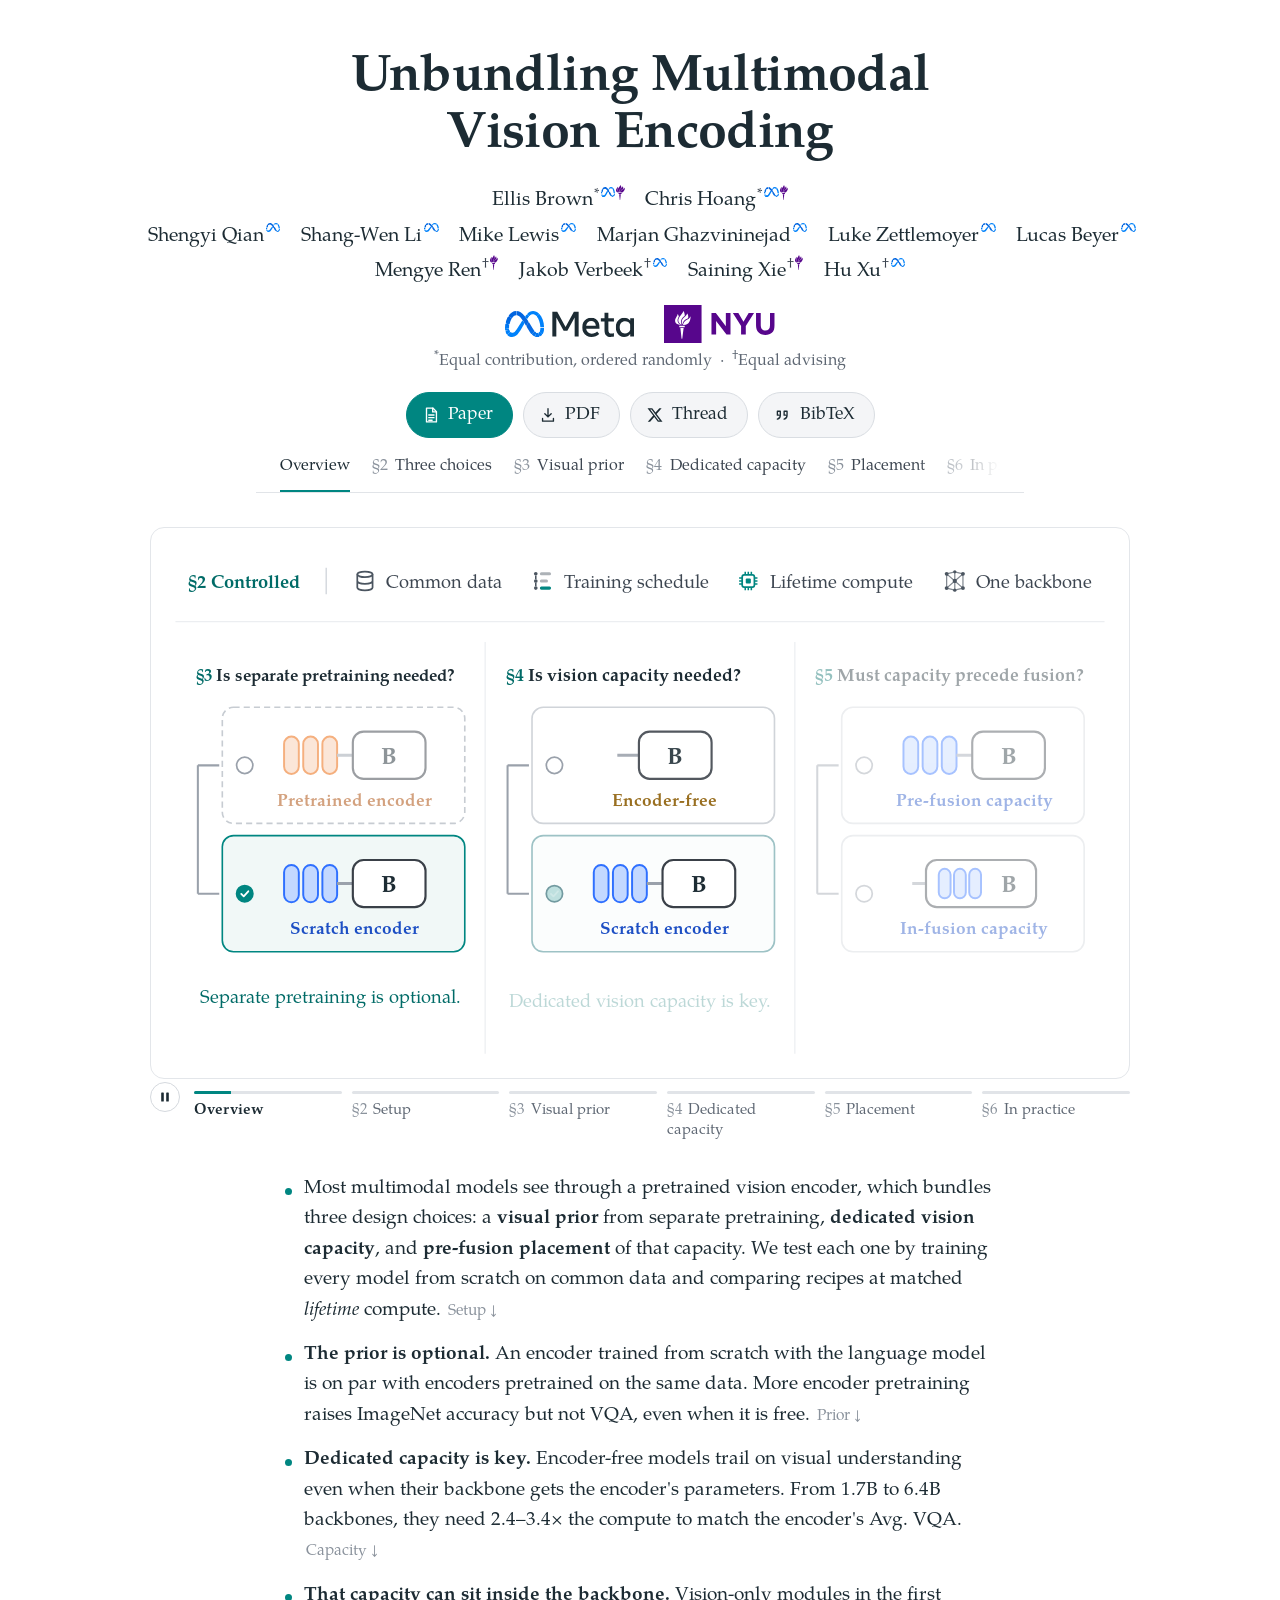
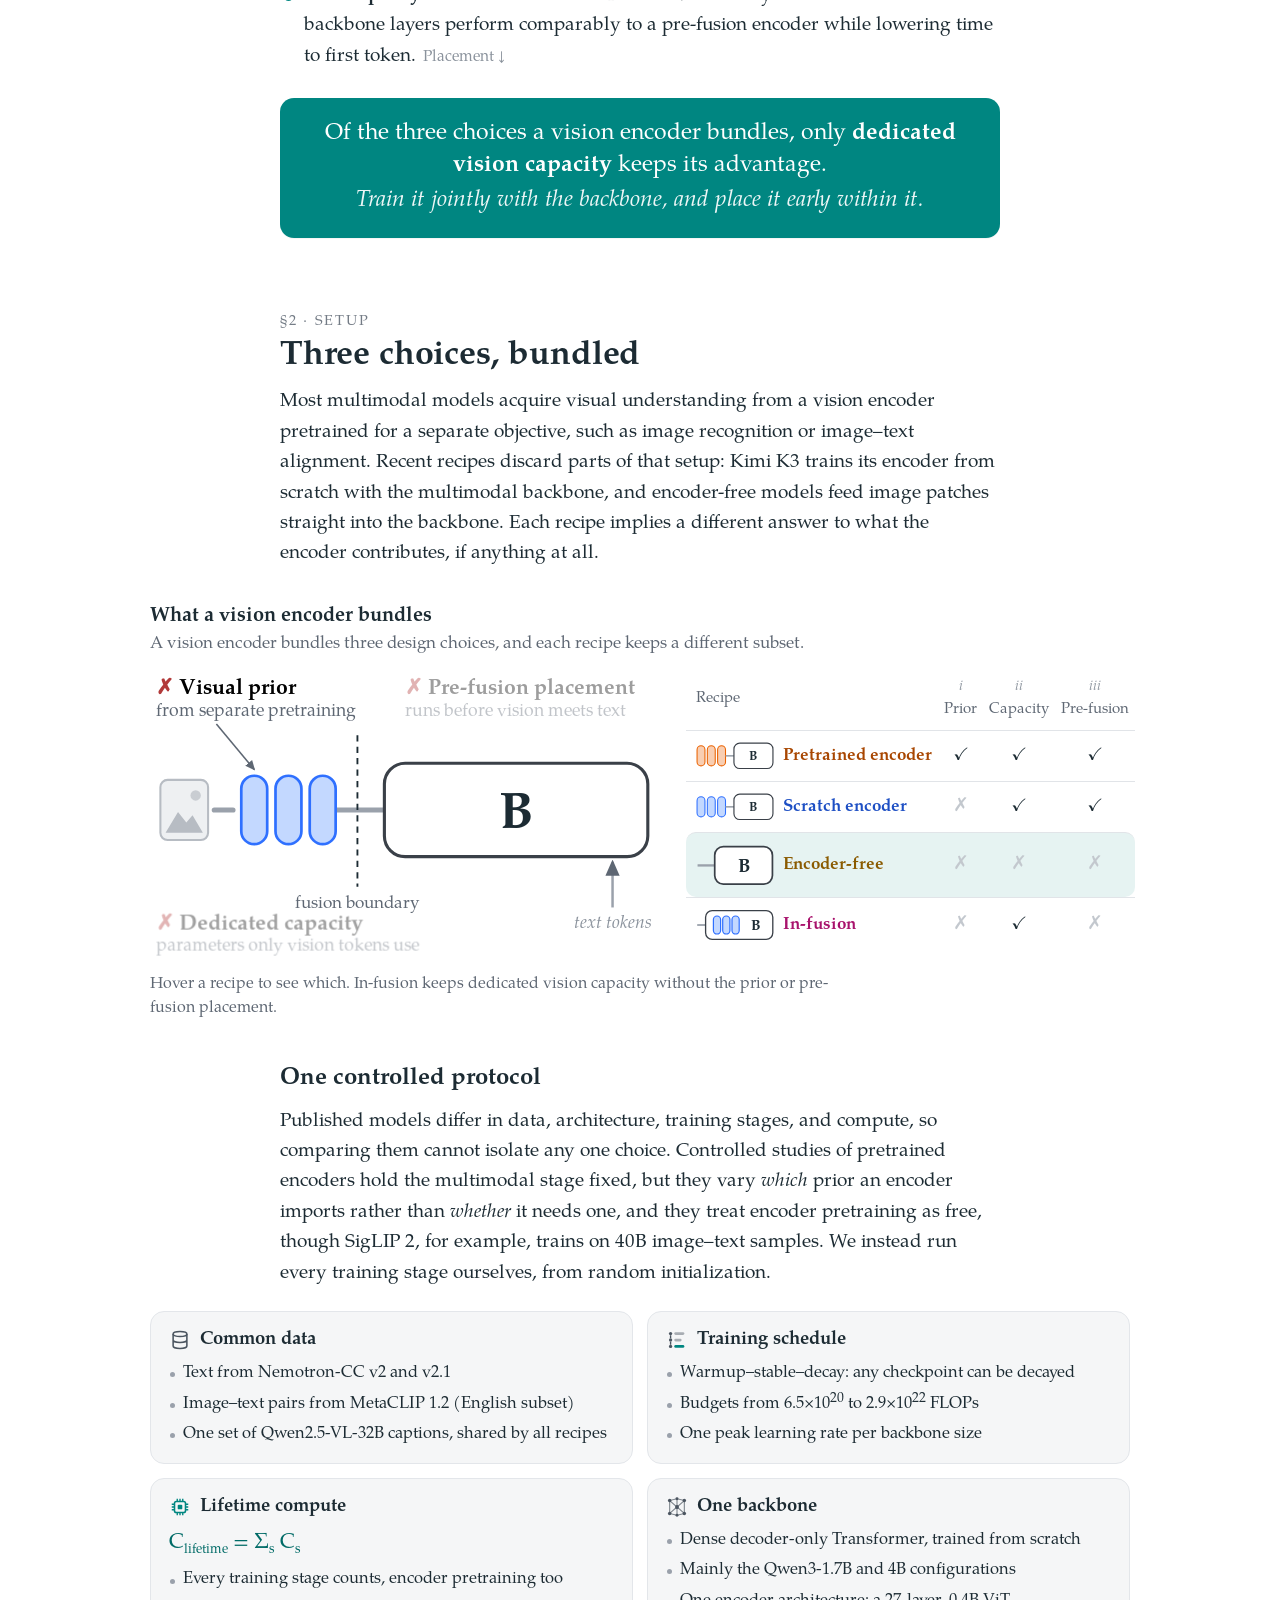
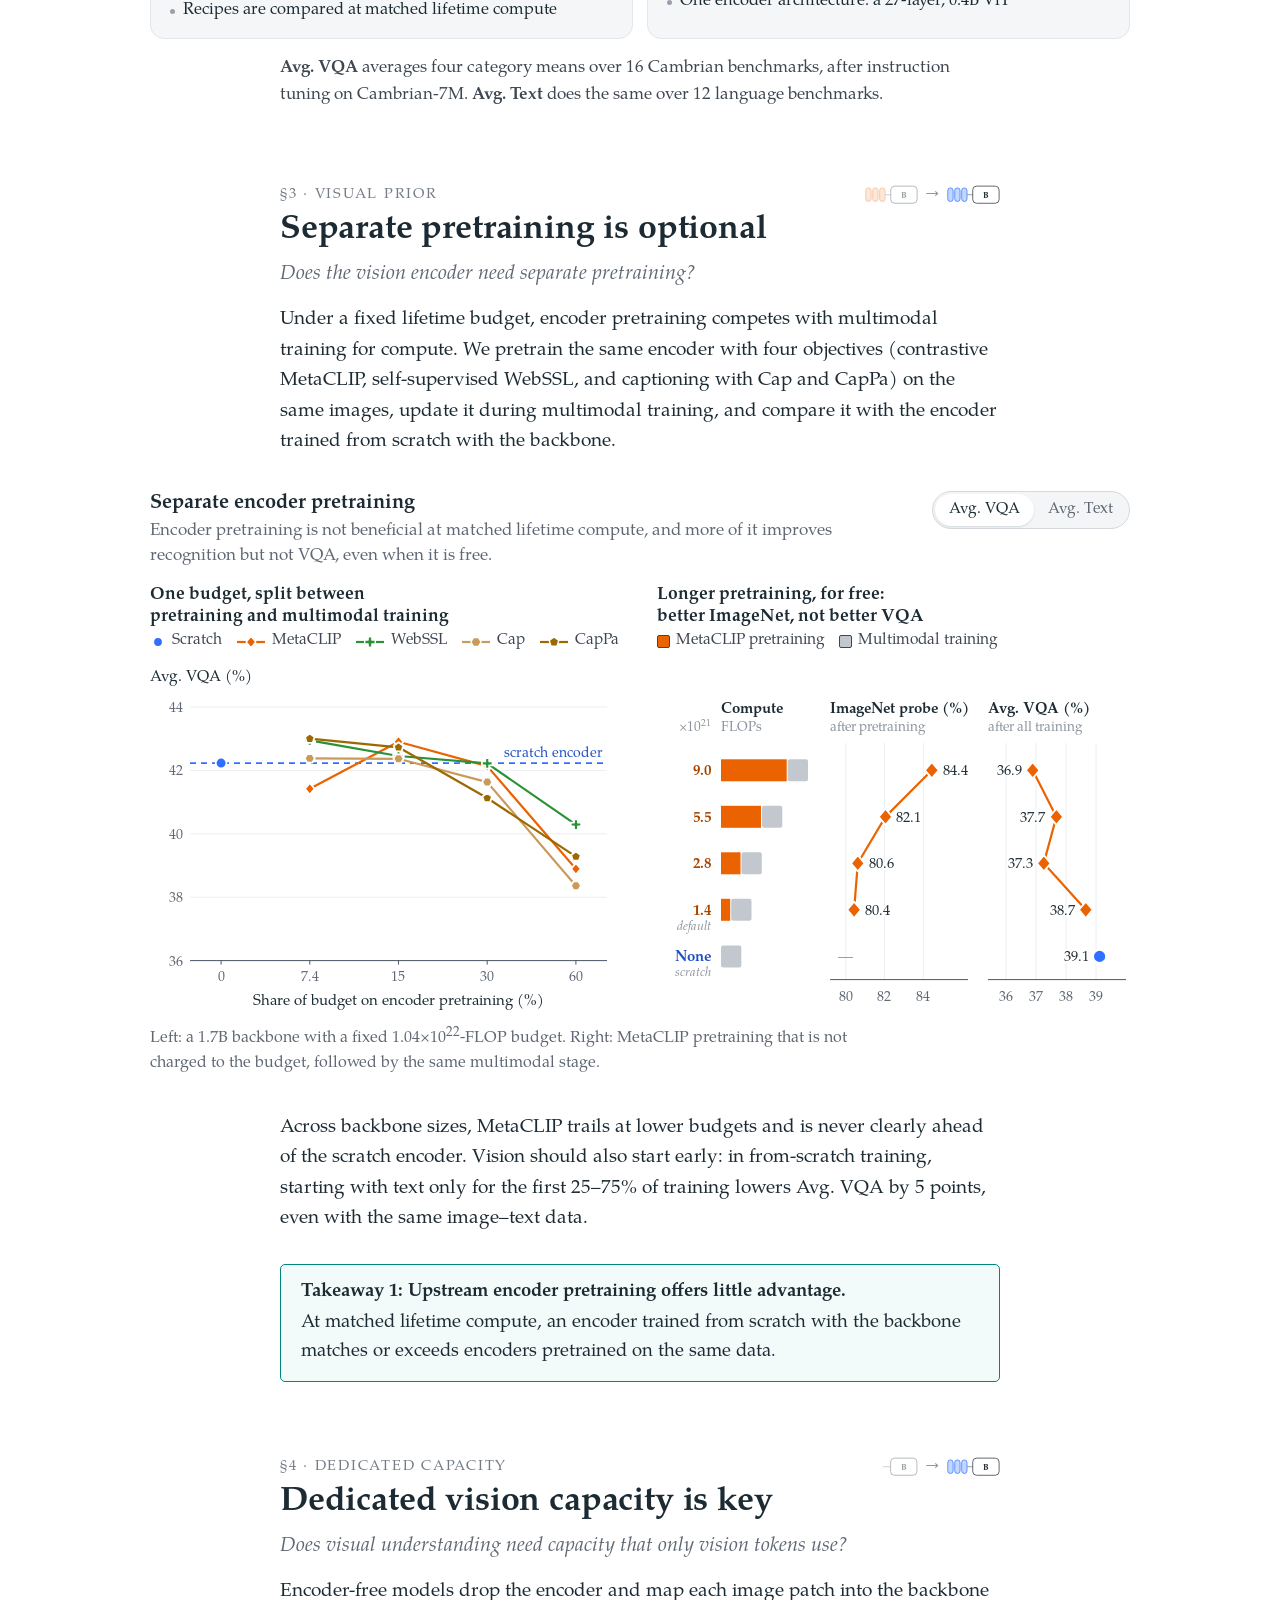
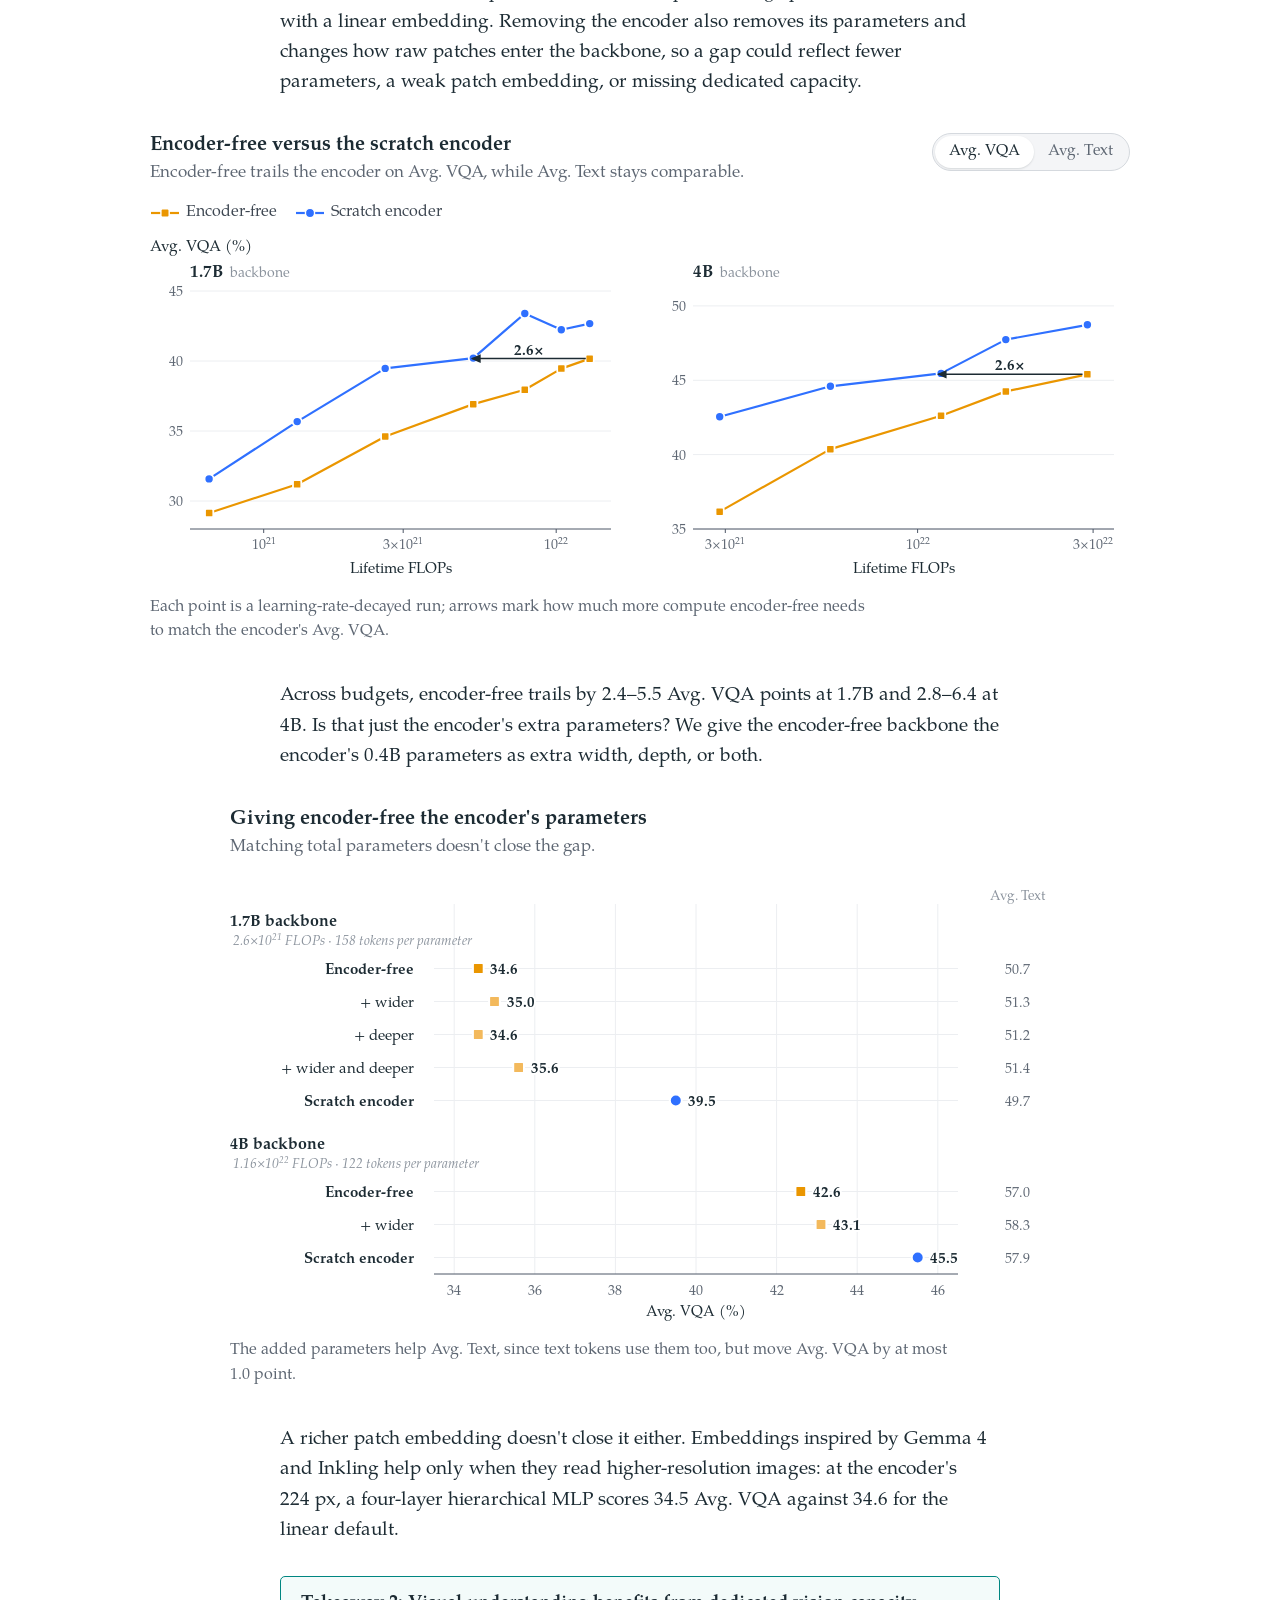
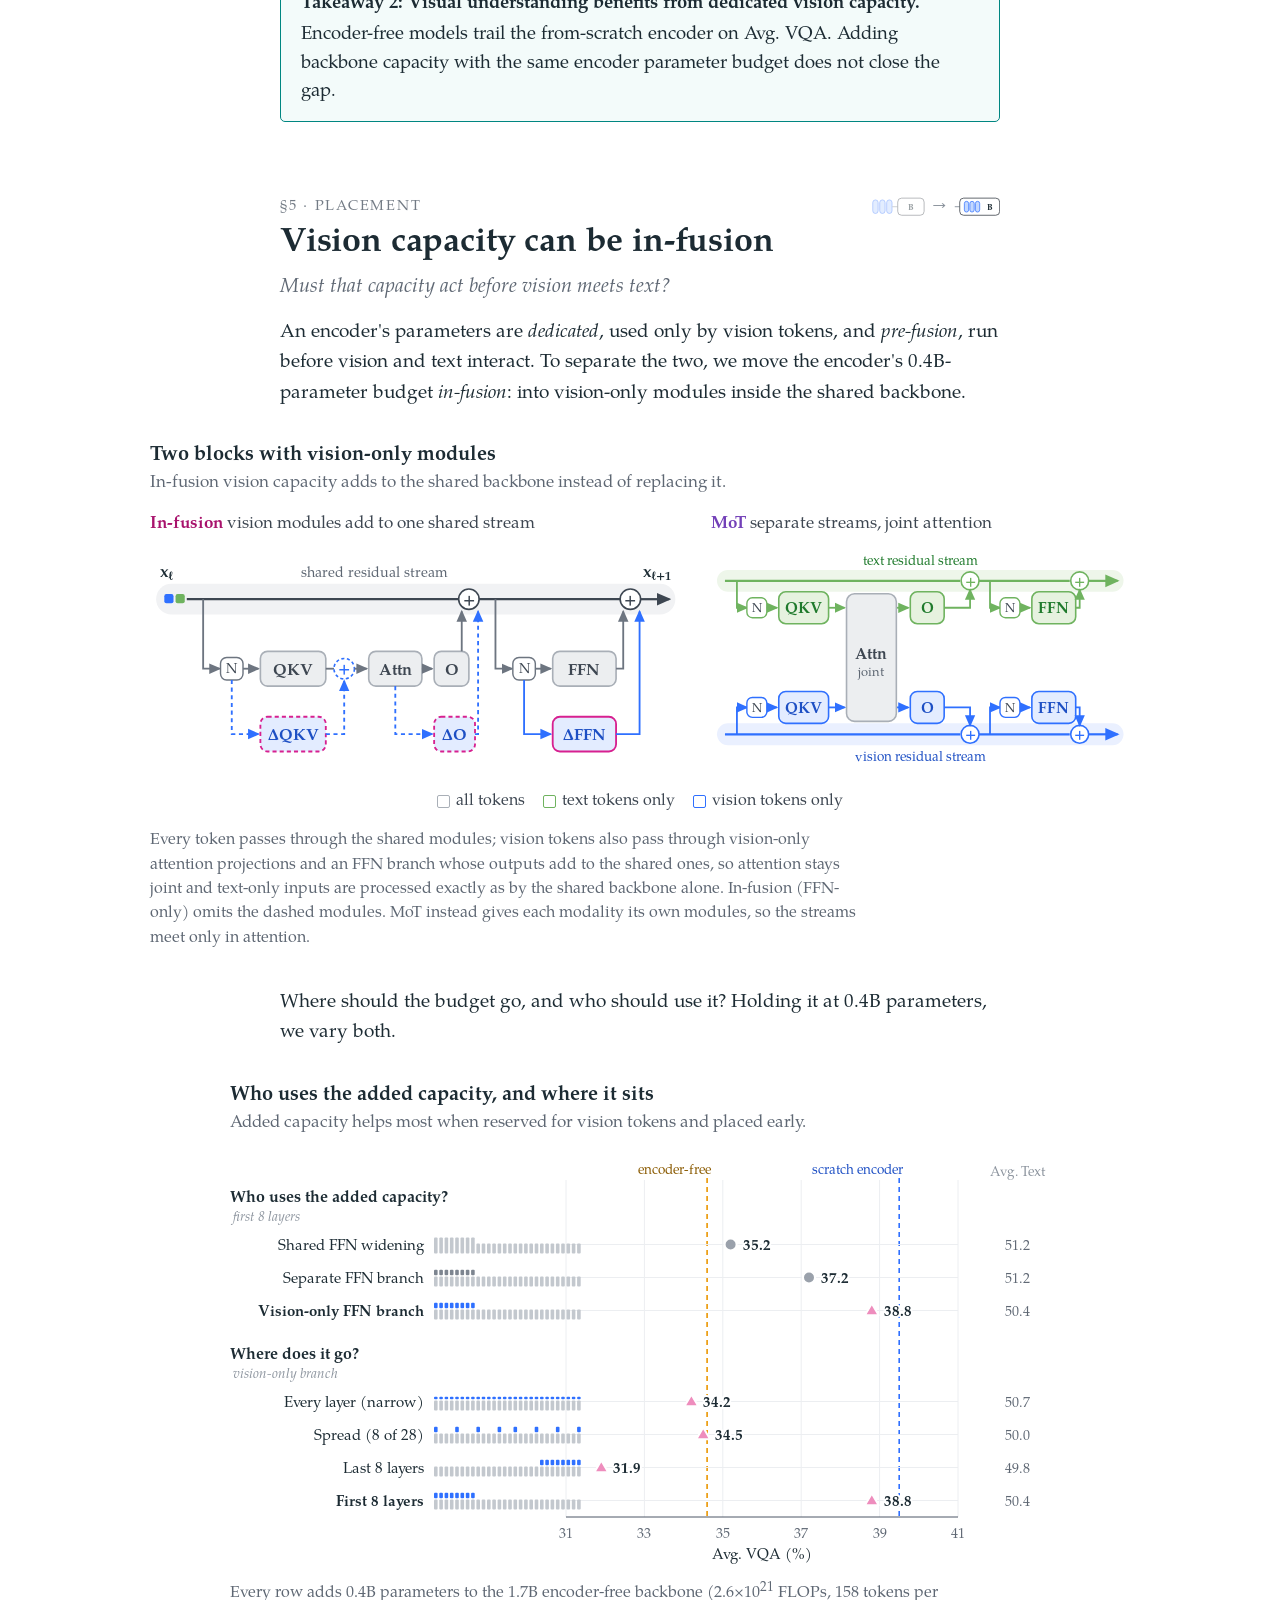
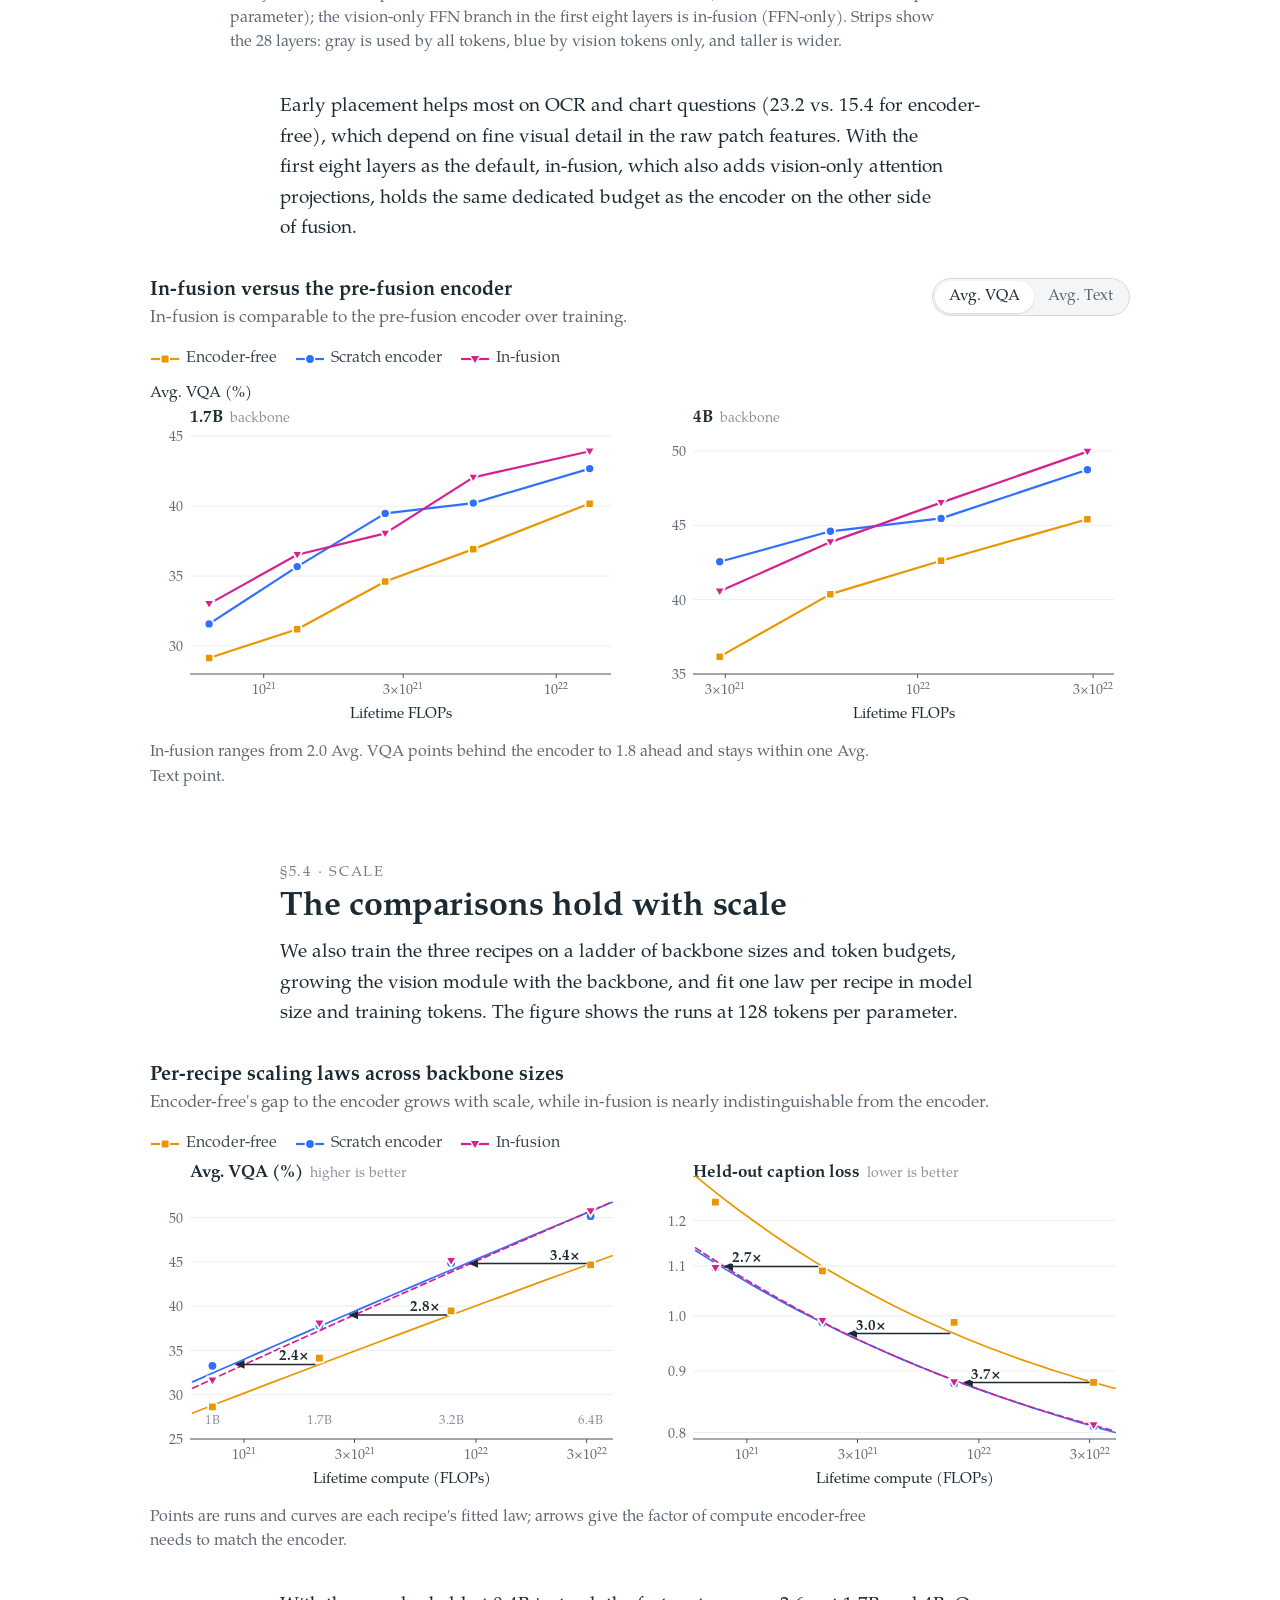
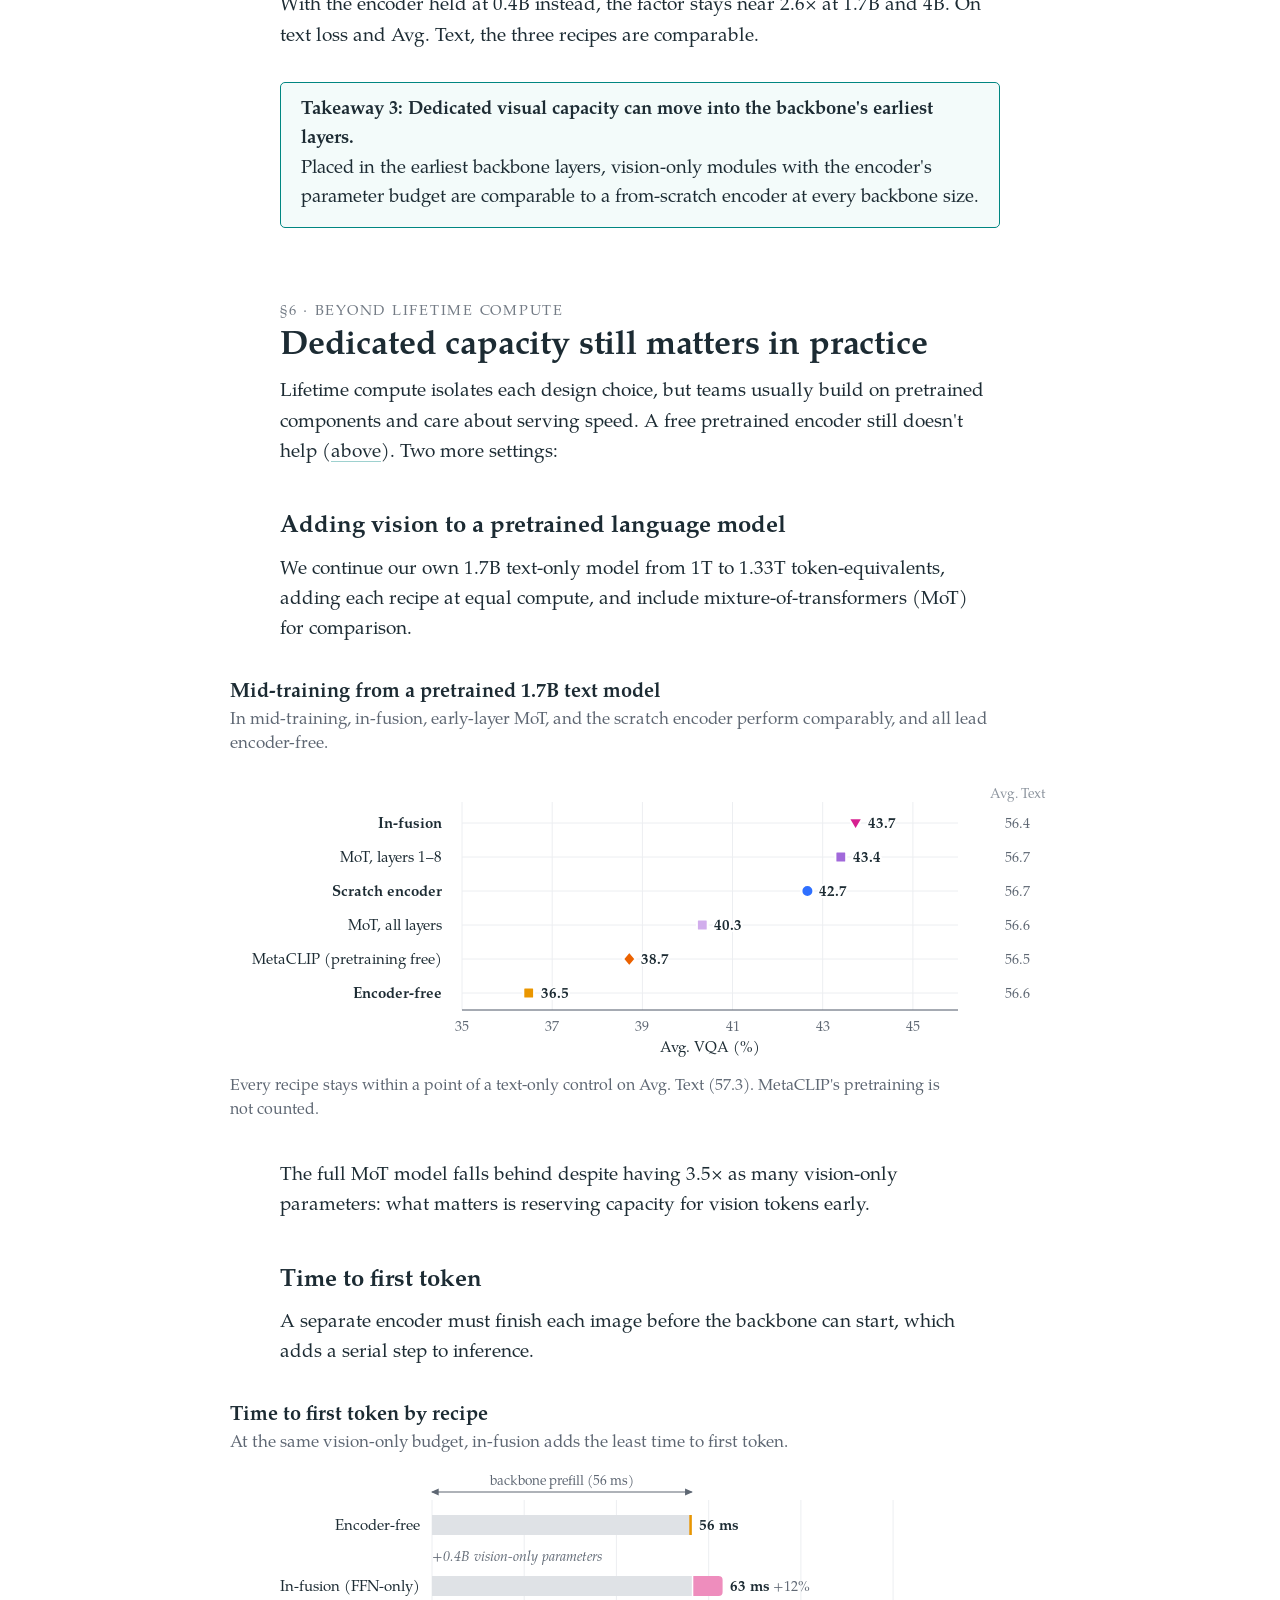
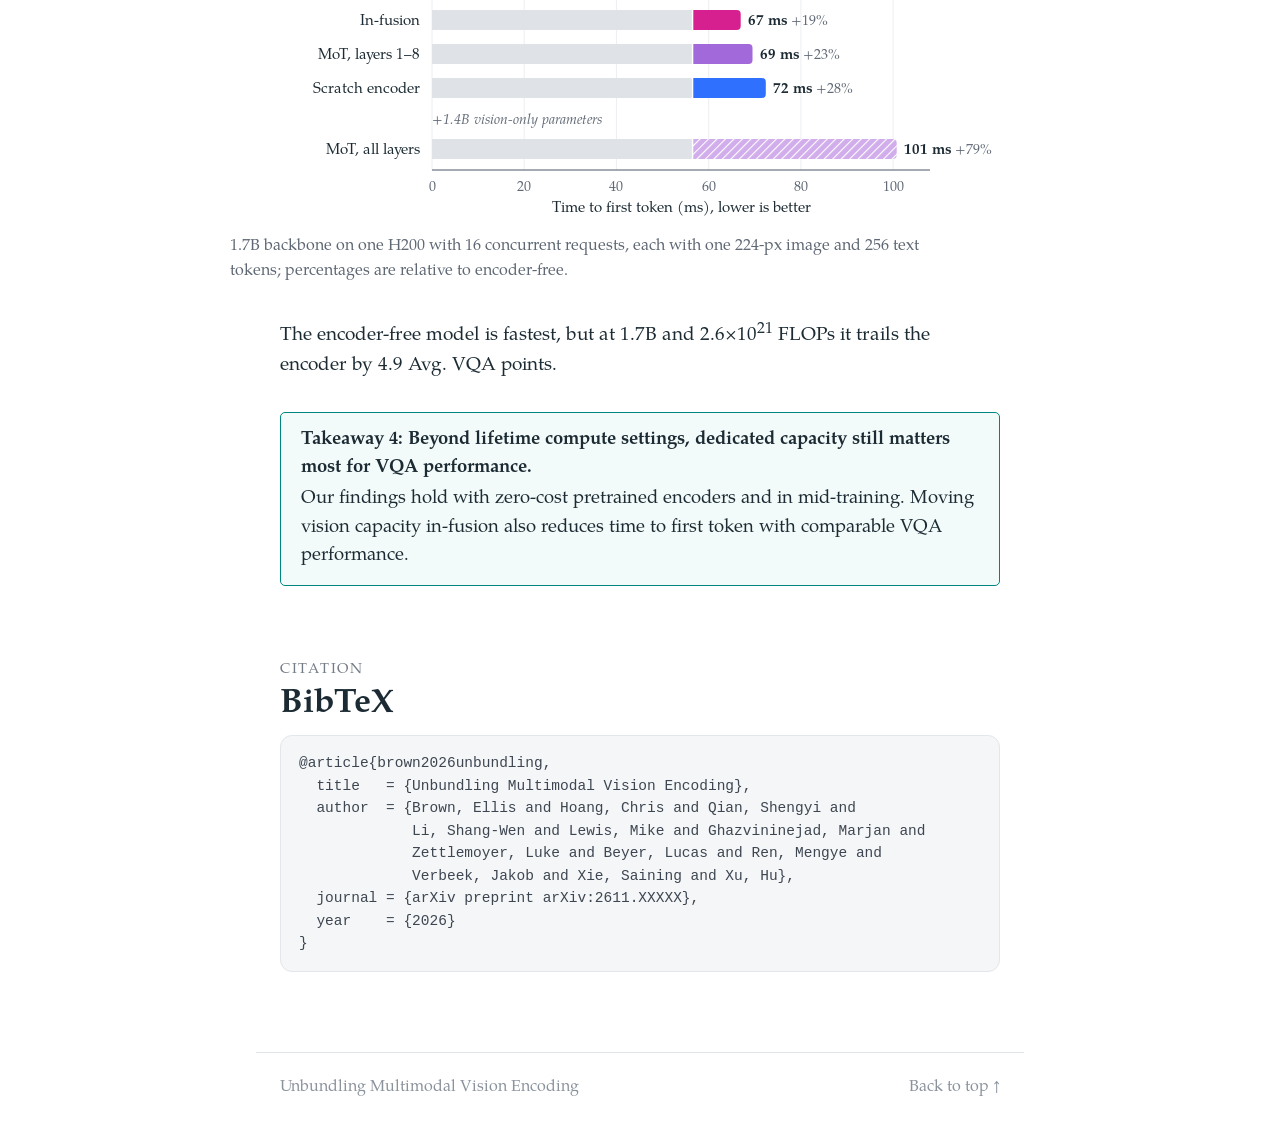
==== index.html @ da075a25 "Main page: teaser film, v2's figure framing and contents in v1's design; phone layout for the film -" ====
<!DOCTYPE html>
<html lang="en">
<head>
  <meta charset="utf-8">
  <meta name="viewport" content="width=device-width, initial-scale=1">
  <title>Unbundling Multimodal Vision Encoding</title>
  <meta name="description" content="A vision encoder bundles three design choices: a visual prior, dedicated vision capacity, and pre-fusion placement. Controlled from-scratch training at matched lifetime compute shows that only dedicated capacity keeps its advantage.">
  <link rel="canonical" href="https://unbundling.github.io/">
  <meta property="og:type" content="website">
  <meta property="og:title" content="Unbundling Multimodal Vision Encoding">
  <meta property="og:description" content="Which of a vision encoder's design choices still matter? Only dedicated vision capacity: it needs neither separate pretraining nor pre-fusion placement.">
  <meta property="og:url" content="https://unbundling.github.io/">
  <meta property="og:image" content="https://unbundling.github.io/static/img/social-card.png">
  <meta name="twitter:card" content="summary_large_image">
  <meta name="twitter:title" content="Unbundling Multimodal Vision Encoding">
  <meta name="twitter:description" content="Which of a vision encoder's design choices still matter? Only dedicated vision capacity: it needs neither separate pretraining nor pre-fusion placement.">
  <meta name="twitter:image" content="https://unbundling.github.io/static/img/social-card.png">
  <link rel="icon" href="static/img/favicon.svg" type="image/svg+xml">
  <link rel="preload" href="static/fonts/pagella-regular.woff2" as="font" type="font/woff2" crossorigin>
  <link rel="preload" href="static/fonts/pagella-bold.woff2" as="font" type="font/woff2" crossorigin>
  <link rel="stylesheet" href="static/css/style.css">
</head>
<body>
<!-- Protocol icons: the teaser strip and the protocol cards both use these. -->
<svg width="0" height="0" style="position:absolute" aria-hidden="true">
  <symbol id="ic-data" viewBox="0 0 24 24"><ellipse cx="12" cy="5.5" rx="7.5" ry="2.75" fill="none" stroke="currentColor" stroke-width="1.7"/><path d="M4.5 5.5v13c0 1.5 3.4 2.75 7.5 2.75s7.5-1.25 7.5-2.75v-13M4.5 12c0 1.5 3.4 2.75 7.5 2.75s7.5-1.25 7.5-2.75" fill="none" stroke="currentColor" stroke-width="1.7"/></symbol>
  <symbol id="ic-schedule" viewBox="0 0 24 24"><circle cx="5" cy="5" r="1.8" fill="currentColor"/><circle cx="5" cy="12" r="1.8" fill="currentColor"/><circle cx="5" cy="19" r="1.8" fill="currentColor"/><path d="M5 6.8v3.4M5 13.8v3.4" stroke="currentColor" stroke-width="1.5"/><rect x="9" y="3.5" width="11" height="3" rx="1.5" fill="currentColor" opacity=".45"/><rect x="9" y="10.5" width="8" height="3" rx="1.5" fill="currentColor" opacity=".45"/><rect x="9" y="17.5" width="11" height="3" rx="1.5" class="t-acc"/></symbol>
  <symbol id="ic-compute" viewBox="0 0 24 24"><rect x="6" y="6" width="12" height="12" rx="2" fill="none" class="t-acc-s" stroke-width="1.7"/><rect x="9.5" y="9.5" width="5" height="5" rx="1" class="t-acc"/><path d="M9 3v3M12 3v3M15 3v3M9 18v3M12 18v3M15 18v3M3 9h3M3 12h3M3 15h3M18 9h3M18 12h3M18 15h3" class="t-acc-s" stroke-width="1.5"/></symbol>
  <symbol id="ic-backbone" viewBox="0 0 24 24"><g fill="none" stroke="currentColor" stroke-width="1.2" opacity=".7"><path d="M4 5l8 7-8 7M20 5l-8 7 8 7M4 5l8-2 8 2M4 19l8 2 8-2M4 5v14M20 5v14M12 3v18"/></g><g fill="currentColor"><circle cx="4" cy="5" r="1.9"/><circle cx="4" cy="19" r="1.9"/><circle cx="20" cy="5" r="1.9"/><circle cx="20" cy="19" r="1.9"/><circle cx="12" cy="12" r="2.1"/><circle cx="12" cy="3" r="1.6"/><circle cx="12" cy="21" r="1.6"/></g></symbol>
</svg>

<!-- contents: a side list on wide screens (each entry is the section's finding) -->
<nav class="toc" aria-label="Contents">
  <p class="toc-label">Contents</p>
  <ol>
    <li><a href="#top">Overview</a></li>
    <li><a href="#setup"><span class="sec">§2</span>Three choices</a></li>
    <li><a href="#prior"><span class="sec">§3</span>Visual prior</a></li>
    <li><a href="#capacity"><span class="sec">§4</span>Dedicated capacity</a></li>
    <li><a href="#placement"><span class="sec">§5</span>Placement</a>
      <ol><li><a class="sub" href="#scale">Scale</a></li></ol></li>
    <li><a href="#practical"><span class="sec">§6</span>In practice</a></li>
    <li><a href="#citation">Citation</a></li>
  </ol>
</nav>

<main class="page">

<!-- ===================================================================== header -->
<header class="hero" id="top">
  <h1>Unbundling Multimodal Vision&nbsp;Encoding</h1>

  <div class="authors">
    <div class="au-row">
      <span class="au"><a href="https://ellisbrown.github.io/">Ellis Brown</a><sup>*</sup><img class="mk m" src="static/img/meta-mark.svg" alt="" title="Meta FAIR"><img class="mk n" src="static/img/nyu-torch.svg" alt="" title="New York University"></span>
      <span class="au"><a href="https://www.chrishoang.com/">Chris Hoang</a><sup>*</sup><img class="mk m" src="static/img/meta-mark.svg" alt="" title="Meta FAIR"><img class="mk n" src="static/img/nyu-torch.svg" alt="" title="New York University"></span>
    </div>
    <div class="au-row">
      <span class="au"><a href="https://jasonqsy.github.io/">Shengyi Qian</a><img class="mk m" src="static/img/meta-mark.svg" alt="" title="Meta FAIR"></span>
      <span class="au"><a href="https://ai.meta.com/people/1630642931666147/shang-wen-daniel-li/">Shang-Wen Li</a><img class="mk m" src="static/img/meta-mark.svg" alt="" title="Meta FAIR"></span>
      <span class="au"><a href="https://scholar.google.com/citations?user=SnQnQicAAAAJ">Mike Lewis</a><img class="mk m" src="static/img/meta-mark.svg" alt="" title="Meta FAIR"></span>
      <span class="au"><a href="https://scholar.google.com/citations?user=0VG3sQIAAAAJ">Marjan Ghazvininejad</a><img class="mk m" src="static/img/meta-mark.svg" alt="" title="Meta FAIR"></span>
      <span class="au"><a href="https://www.cs.washington.edu/people/faculty/lsz">Luke Zettlemoyer</a><img class="mk m" src="static/img/meta-mark.svg" alt="" title="Meta FAIR"></span>
      <span class="au"><a href="https://lucasb.eyer.be/">Lucas Beyer</a><img class="mk m" src="static/img/meta-mark.svg" alt="" title="Meta FAIR"></span>
    </div>
    <div class="au-row">
      <span class="au"><a href="https://www.mengyeren.com/">Mengye Ren</a><sup>†</sup><img class="mk n" src="static/img/nyu-torch.svg" alt="" title="New York University"></span>
      <span class="au"><a href="https://thoth.inrialpes.fr/~verbeek/">Jakob Verbeek</a><sup>†</sup><img class="mk m" src="static/img/meta-mark.svg" alt="" title="Meta FAIR"></span>
      <span class="au"><a href="https://www.sainingxie.com/">Saining Xie</a><sup>†</sup><img class="mk n" src="static/img/nyu-torch.svg" alt="" title="New York University"></span>
      <span class="au"><a href="https://howardhsu.github.io/">Hu Xu</a><sup>†</sup><img class="mk m" src="static/img/meta-mark.svg" alt="" title="Meta FAIR"></span>
    </div>
  </div>

  <div class="logos">
    <img src="static/img/meta.svg" alt="Meta FAIR" class="logo-meta">
    <img src="static/img/nyu.svg" alt="New York University" class="logo-nyu">
  </div>
  <p class="notes"><span><sup>*</sup>Equal contribution, ordered randomly</span> &nbsp;·&nbsp; <span><sup>†</sup>Equal advising</span></p>

  <nav class="buttons" aria-label="Paper links">
    <a class="btn primary" href="#" data-todo="arxiv">
      <svg viewBox="0 0 24 24" aria-hidden="true"><path d="M6 2.75h8.5L19.25 7.5v13.75H6z" fill="none" stroke="currentColor" stroke-width="1.8" stroke-linejoin="round"/><path d="M14.25 2.75V7.75h5M9 12h7M9 15.5h7M9 19h4.5" fill="none" stroke="currentColor" stroke-width="1.8" stroke-linecap="round"/></svg>
      Paper</a>
    <a class="btn" href="#" data-todo="pdf">
      <svg viewBox="0 0 24 24" aria-hidden="true"><path d="M12 3.5v11m0 0-4.25-4.25M12 14.5l4.25-4.25M4.75 16.5v3.75h14.5V16.5" fill="none" stroke="currentColor" stroke-width="1.8" stroke-linecap="round" stroke-linejoin="round"/></svg>
      PDF</a>
    <a class="btn" href="#" data-todo="thread">
      <svg viewBox="0 0 24 24" aria-hidden="true"><path d="M17.75 3h3.07l-6.71 7.67L22 21h-6.18l-4.84-6.33L5.44 21H2.37l7.18-8.2L2 3h6.34l4.37 5.78zm-1.08 16.18h1.7L7.4 4.73H5.58z" fill="currentColor"/></svg>
      Thread</a>
    <a class="btn" href="#citation">
      <svg viewBox="0 0 24 24" aria-hidden="true"><path d="M4.5 17.5c2.6-.6 3.9-2.4 3.9-5.3V7H4.5v5.2h2.1M13.5 17.5c2.6-.6 3.9-2.4 3.9-5.3V7h-3.9v5.2h2.1" fill="none" stroke="currentColor" stroke-width="1.8" stroke-linejoin="round" stroke-linecap="round"/></svg>
      BibTeX</a>
  </nav>
</header>

<!-- contents: a sticky tab bar below the side list's breakpoint -->
<nav class="tabs" aria-label="Sections">
  <ol>
    <li><a href="#top">Overview</a></li>
    <li><a href="#setup"><span class="sec">§2</span>Three choices</a></li>
    <li><a href="#prior"><span class="sec">§3</span>Visual prior</a></li>
    <li><a href="#capacity"><span class="sec">§4</span>Dedicated capacity</a></li>
    <li><a href="#placement"><span class="sec">§5</span>Placement</a></li>
    <li><a href="#practical"><span class="sec">§6</span>In practice</a></li>
    <li><a href="#citation">Citation</a></li>
  </ol>
</nav>

<!-- ===================================================================== teaser film -->
<!-- film.js draws every frame into the stage and fills the chapter bar; click the stage or press space to pause. -->
<figure class="film wide">
  <div class="film-stage" tabindex="0">
    <svg viewBox="0 0 960 540" role="img" aria-label="An animated overview of the paper"><g class="film-body"></g></svg>
  </div>
  <div class="chapters">
    <button class="ch-btn" type="button" aria-label="Play"></button>
    <div class="ch-list"></div>
  </div>
</figure>

<!-- ===================================================================== summary -->
<section class="summary" aria-label="Summary">
  <ul>
    <li>Most multimodal models see through a pretrained vision encoder, which bundles three design choices: a <b>visual prior</b> from separate pretraining, <b>dedicated vision capacity</b>, and <b>pre-fusion placement</b> of that capacity. We test each one by training every model from scratch on common data and comparing recipes at matched <em>lifetime</em> compute. <a class="jump" href="#setup">Setup&nbsp;↓</a></li>
    <li><b>The prior is optional.</b> An encoder trained from scratch with the language model is on par with encoders pretrained on the same data. More encoder pretraining raises ImageNet accuracy but not VQA, even when it is free. <a class="jump" href="#prior">Prior&nbsp;↓</a></li>
    <li><b>Dedicated capacity is key.</b> Encoder-free models trail on visual understanding even when their backbone gets the encoder's parameters. From 1.7B to 6.4B backbones, they need 2.4–3.4× the compute to match the encoder's Avg. VQA. <a class="jump" href="#capacity">Capacity&nbsp;↓</a></li>
    <li><b>That capacity can sit inside the backbone.</b> Vision-only modules in the first backbone layers perform comparably to a pre-fusion encoder while lowering time to first token. <a class="jump" href="#placement">Placement&nbsp;↓</a></li>
  </ul>
</section>

<aside class="key" aria-label="Key message">
  <p>Of the three choices a vision encoder bundles, only <b>dedicated vision capacity</b> keeps its advantage.</p>
  <p class="key-2">Train it jointly with the backbone, and place it early within it.</p>
</aside>

<!-- Video:
<figure class="video wide"><video src="static/video/overview.mp4" poster="static/img/social-card.png" controls playsinline preload="metadata"></video></figure>
-->

<!-- ===================================================================== setup -->
<section id="setup">
  <p class="kicker">§2 · Setup</p>
  <h2>Three choices, bundled</h2>
  <p>Most multimodal models acquire visual understanding from a vision encoder pretrained for a separate objective, such as image recognition or image–text alignment. Recent recipes discard parts of that setup: Kimi K3 trains its encoder from scratch with the multimodal backbone, and encoder-free models feed image patches straight into the backbone. Each recipe implies a different answer to what the encoder contributes, if anything at all.</p>

  <figure class="viz wide bundle-fig">
    <div class="vh"><div>
      <h4>What a vision encoder bundles</h4>
      <p class="dek">A vision encoder bundles three design choices, and each recipe keeps a different subset.</p>
    </div></div>
    <div class="bundle-grid">
      <div id="bundle" class="bundle"></div>
      <table id="recipes" class="recipes">
        <thead><tr><th>Recipe</th><th><span class="th-n">i</span> Prior</th><th><span class="th-n">ii</span> Capacity</th><th><span class="th-n">iii</span> Pre-fusion</th></tr></thead>
        <tbody>
          <tr data-recipe="pretrained" tabindex="0"><td><span class="g" data-glyph="pretrained" data-h="22"></span><span class="c-pre">Pretrained encoder</span></td><td class="y">✓</td><td class="y">✓</td><td class="y">✓</td></tr>
          <tr data-recipe="scratch" tabindex="0"><td><span class="g" data-glyph="scratch" data-h="22"></span><span class="c-enc">Scratch encoder</span></td><td class="n">✗</td><td class="y">✓</td><td class="y">✓</td></tr>
          <tr data-recipe="free" tabindex="0"><td><span class="g" data-glyph="free" data-h="22"></span><span class="c-ef">Encoder-free</span></td><td class="n">✗</td><td class="n">✗</td><td class="n">✗</td></tr>
          <tr data-recipe="infusion" tabindex="0"><td><span class="g" data-glyph="infusion" data-h="22"></span><span class="c-inf">In-fusion</span></td><td class="n">✗</td><td class="y">✓</td><td class="n">✗</td></tr>
        </tbody>
      </table>
    </div>
    <figcaption>Hover a recipe to see which. In-fusion keeps dedicated vision capacity without the prior or pre-fusion placement.</figcaption>
  </figure>

  <h3>One controlled protocol</h3>
  <p>Published models differ in data, architecture, training stages, and compute, so comparing them cannot isolate any one choice. Controlled studies of pretrained encoders hold the multimodal stage fixed, but they vary <em>which</em> prior an encoder imports rather than <em>whether</em> it needs one, and they treat encoder pretraining as free, though SigLIP&nbsp;2, for example, trains on 40B image–text samples. We instead run every training stage ourselves, from random initialization.</p>
  <div class="cards wide">
    <div class="card">
      <h4><svg aria-hidden="true"><use href="#ic-data"/></svg>Common data</h4>
      <ul>
        <li>Text from Nemotron-CC v2 and v2.1</li>
        <li>Image–text pairs from MetaCLIP 1.2 (English subset)</li>
        <li>One set of Qwen2.5-VL-32B captions, shared by all recipes</li>
      </ul>
    </div>
    <div class="card">
      <h4><svg aria-hidden="true"><use href="#ic-schedule"/></svg>Training schedule</h4>
      <ul>
        <li>Warmup–stable–decay: any checkpoint can be decayed</li>
        <li>Budgets from 6.5×10<sup>20</sup> to 2.9×10<sup>22</sup> FLOPs</li>
        <li>One peak learning rate per backbone size</li>
      </ul>
    </div>
    <div class="card">
      <h4><svg aria-hidden="true"><use href="#ic-compute"/></svg>Lifetime compute</h4>
      <p class="eq">C<sub>lifetime</sub> = Σ<sub>s</sub> C<sub>s</sub></p>
      <ul>
        <li>Every training stage counts, encoder pretraining too</li>
        <li>Recipes are compared at matched lifetime compute</li>
      </ul>
    </div>
    <div class="card">
      <h4><svg aria-hidden="true"><use href="#ic-backbone"/></svg>One backbone</h4>
      <ul>
        <li>Dense decoder-only Transformer, trained from scratch</li>
        <li>Mainly the Qwen3-1.7B and 4B configurations</li>
        <li>One encoder architecture: a 27-layer, 0.4B ViT</li>
      </ul>
    </div>
  </div>
  <p class="metrics"><b>Avg. VQA</b> averages four category means over 16 Cambrian benchmarks, after instruction tuning on Cambrian-7M. <b>Avg. Text</b> does the same over 12 language benchmarks.</p>
</section>

<!-- ===================================================================== prior -->
<section id="prior">
  <p class="kicker"><span>§3 · Visual prior</span><span class="swap" aria-hidden="true"><span class="g from" data-glyph="pretrained" data-h="20"></span>→<span class="g" data-glyph="scratch" data-h="20"></span></span></p>
  <h2>Separate pretraining is optional</h2>
  <p class="question">Does the vision encoder need separate pretraining?</p>
  <p>Under a fixed lifetime budget, encoder pretraining competes with multimodal training for compute. We pretrain the same encoder with four objectives (contrastive MetaCLIP, self-supervised WebSSL, and captioning with Cap and CapPa) on the same images, update it during multimodal training, and compare it with the encoder trained from scratch with the backbone.</p>

  <figure class="viz wide" id="fig-prior" data-metric="vqa">
    <div class="vh">
      <div>
        <h4>Separate encoder pretraining</h4>
        <p class="dek">Encoder pretraining is not beneficial at matched lifetime compute, and more of it improves recognition but not VQA, even when it is free.</p>
      </div>
      <div class="seg" data-for="fig-prior" role="group" aria-label="Metric"><button data-metric="vqa" aria-pressed="true">Avg. VQA</button><button data-metric="text" aria-pressed="false">Avg. Text</button></div>
    </div>
    <div class="two-up">
      <div class="sub">
        <div class="sub-title">One budget, split between pretraining and multimodal training</div>
        <div class="legend tight">
          <span class="li"><span data-key="scratch" data-noline></span>Scratch</span>
          <span class="li"><span data-key="metaclip"></span>MetaCLIP</span>
          <span class="li"><span data-key="webssl"></span>WebSSL</span>
          <span class="li"><span data-key="cap"></span>Cap</span>
          <span class="li"><span data-key="cappa"></span>CapPa</span>
        </div>
        <div class="ytitle" data-ytitle-for="upstream">Avg. VQA (%)</div>
        <div class="chart" data-chart="upstream"></div>
      </div>
      <div class="sub">
        <div class="sub-title">Longer pretraining, for free: better ImageNet, not better VQA</div>
        <div class="legend tight">
          <span class="li"><span class="sw" style="--c: var(--pre)"></span>MetaCLIP pretraining</span>
          <span class="li"><span class="sw" style="--c: #c3c8ce"></span>Multimodal training</span>
        </div>
        <div class="ytitle spacer" aria-hidden="true">&nbsp;</div>
        <div class="chart" data-chart="free"></div>
      </div>
    </div>
    <figcaption>Left: a 1.7B backbone with a fixed 1.04×10<sup>22</sup>-FLOP budget. Right: MetaCLIP pretraining that is not charged to the budget, followed by the same multimodal stage.</figcaption>
  </figure>

  <p>Across backbone sizes, MetaCLIP trails at lower budgets and is never clearly ahead of the scratch encoder. Vision should also start early: in from-scratch training, starting with text only for the first 25–75% of training lowers Avg. VQA by 5 points, even with the same image–text data.</p>

  <aside class="takeaway"><b>Takeaway 1: Upstream encoder pretraining offers little advantage.</b> At matched lifetime compute, an encoder trained from scratch with the backbone matches or exceeds encoders pretrained on the same data.</aside>
</section>

<!-- ===================================================================== capacity -->
<section id="capacity">
  <p class="kicker"><span>§4 · Dedicated capacity</span><span class="swap" aria-hidden="true"><span class="g from" data-glyph="free" data-h="20"></span>→<span class="g" data-glyph="scratch" data-h="20"></span></span></p>
  <h2>Dedicated vision capacity is key</h2>
  <p class="question">Does visual understanding need capacity that only vision tokens use?</p>
  <p>Encoder-free models drop the encoder and map each image patch into the backbone with a linear embedding. Removing the encoder also removes its parameters and changes how raw patches enter the backbone, so a gap could reflect fewer parameters, a weak patch embedding, or missing dedicated capacity.</p>

  <figure class="viz wide" id="fig-ef" data-metric="vqa">
    <div class="vh">
      <div>
        <h4>Encoder-free versus the scratch encoder</h4>
        <p class="dek">Encoder-free trails the encoder on Avg. VQA, while Avg. Text stays comparable.</p>
      </div>
      <div class="seg" data-for="fig-ef" role="group" aria-label="Metric"><button data-metric="vqa" aria-pressed="true">Avg. VQA</button><button data-metric="text" aria-pressed="false">Avg. Text</button></div>
    </div>
    <div class="legend">
      <span class="li"><span data-key="encoderFree"></span>Encoder-free</span>
      <span class="li"><span data-key="scratch"></span>Scratch encoder</span>
    </div>
    <div class="ytitle" data-ytitle-for="trajEF">Avg. VQA (%)</div>
    <div class="chart" data-chart="trajEF"></div>
    <figcaption>Each point is a learning-rate-decayed run; arrows mark how much more compute encoder-free needs to match the encoder's Avg. VQA.</figcaption>
  </figure>

  <p>Across budgets, encoder-free trails by 2.4–5.5 Avg. VQA points at 1.7B and 2.8–6.4 at 4B. Is that just the encoder's extra parameters? We give the encoder-free backbone the encoder's 0.4B parameters as extra width, depth, or both.</p>

  <figure class="viz wide narrowish">
    <div class="vh"><div>
      <h4>Giving encoder-free the encoder's parameters</h4>
      <p class="dek">Matching total parameters doesn't close the gap.</p>
    </div></div>
    <div class="chart" data-chart="steelman"></div>
    <figcaption>The added parameters help Avg. Text, since text tokens use them too, but move Avg. VQA by at most 1.0 point.</figcaption>
  </figure>

  <p>A richer patch embedding doesn't close it either. Embeddings inspired by Gemma&nbsp;4 and Inkling help only when they read higher-resolution images: at the encoder's 224&nbsp;px, a four-layer hierarchical MLP scores 34.5 Avg. VQA against 34.6 for the linear default.</p>

  <aside class="takeaway"><b>Takeaway 2: Visual understanding benefits from dedicated vision capacity.</b> Encoder-free models trail the from-scratch encoder on Avg. VQA. Adding backbone capacity with the same encoder parameter budget does not close the gap.</aside>
</section>

<!-- ===================================================================== placement -->
<section id="placement">
  <p class="kicker"><span>§5 · Placement</span><span class="swap" aria-hidden="true"><span class="g from" data-glyph="scratch" data-h="20"></span>→<span class="g" data-glyph="infusion" data-h="20"></span></span></p>
  <h2>Vision capacity can be in-fusion</h2>
  <p class="question">Must that capacity act before vision meets text?</p>
  <p>An encoder's parameters are <em>dedicated</em>, used only by vision tokens, and <em>pre-fusion</em>, run before vision and text interact. To separate the two, we move the encoder's 0.4B-parameter budget <em>in-fusion</em>: into vision-only modules inside the shared backbone.</p>

  <figure class="viz wide">
    <div class="vh"><div>
      <h4>Two blocks with vision-only modules</h4>
      <p class="dek">In-fusion vision capacity adds to the shared backbone instead of replacing it.</p>
    </div></div>
    <div class="schematics">
      <div class="sch"><div class="sch-t"><b class="c-inf">In-fusion</b> vision modules add to one shared stream</div><div data-schematic="infusion"></div></div>
      <div class="sch"><div class="sch-t"><b class="c-mot">MoT</b> separate streams, joint attention</div><div data-schematic="mot"></div></div>
    </div>
    <div class="legend center">
      <span class="li"><span class="sw sw-shared"></span>all tokens</span>
      <span class="li"><span class="sw sw-text"></span>text tokens only</span>
      <span class="li"><span class="sw sw-vis"></span>vision tokens only</span>
    </div>
    <figcaption>Every token passes through the shared modules; vision tokens also pass through vision-only attention projections and an FFN branch whose outputs add to the shared ones, so attention stays joint and text-only inputs are processed exactly as by the shared backbone alone. In-fusion (FFN-only) omits the dashed modules. MoT instead gives each modality its own modules, so the streams meet only in attention.</figcaption>
  </figure>

  <p>Where should the budget go, and who should use it? Holding it at 0.4B parameters, we vary both.</p>

  <figure class="viz wide narrowish">
    <div class="vh"><div>
      <h4>Who uses the added capacity, and where it sits</h4>
      <p class="dek">Added capacity helps most when reserved for vision tokens and placed early.</p>
    </div></div>
    <div class="chart" data-chart="capDesign"></div>
    <figcaption>Every row adds 0.4B parameters to the 1.7B encoder-free backbone (2.6×10<sup>21</sup> FLOPs, 158 tokens per parameter); the vision-only FFN branch in the first eight layers is in-fusion (FFN-only). Strips show the 28 layers: gray is used by all tokens, blue by vision tokens only, and taller is wider.</figcaption>
  </figure>

  <p>Early placement helps most on OCR and chart questions (23.2 vs. 15.4 for encoder-free), which depend on fine visual detail in the raw patch features. With the first eight layers as the default, in-fusion, which also adds vision-only attention projections, holds the same dedicated budget as the encoder on the other side of fusion.</p>

  <figure class="viz wide" id="fig-inf" data-metric="vqa">
    <div class="vh">
      <div>
        <h4>In-fusion versus the pre-fusion encoder</h4>
        <p class="dek">In-fusion is comparable to the pre-fusion encoder over training.</p>
      </div>
      <div class="seg" data-for="fig-inf" role="group" aria-label="Metric"><button data-metric="vqa" aria-pressed="true">Avg. VQA</button><button data-metric="text" aria-pressed="false">Avg. Text</button></div>
    </div>
    <div class="legend">
      <span class="li"><span data-key="encoderFree"></span>Encoder-free</span>
      <span class="li"><span data-key="scratch"></span>Scratch encoder</span>
      <span class="li"><span data-key="infusion"></span>In-fusion</span>
    </div>
    <div class="ytitle" data-ytitle-for="trajInf">Avg. VQA (%)</div>
    <div class="chart" data-chart="trajInf"></div>
    <figcaption>In-fusion ranges from 2.0 Avg. VQA points behind the encoder to 1.8 ahead and stays within one Avg. Text point.</figcaption>
  </figure>

</section>

<!-- ===================================================================== scale -->
<section id="scale">
  <p class="kicker">§5.4 · Scale</p>
  <h2>The comparisons hold with scale</h2>
  <p>We also train the three recipes on a ladder of backbone sizes and token budgets, growing the vision module with the backbone, and fit one law per recipe in model size and training tokens. The figure shows the runs at 128 tokens per parameter.</p>

  <figure class="viz wide">
    <div class="vh"><div>
      <h4>Per-recipe scaling laws across backbone sizes</h4>
      <p class="dek">Encoder-free's gap to the encoder grows with scale, while in-fusion is nearly indistinguishable from the encoder.</p>
    </div></div>
    <div class="legend">
      <span class="li"><span data-key="encoderFree"></span>Encoder-free</span>
      <span class="li"><span data-key="scratch"></span>Scratch encoder</span>
      <span class="li"><span data-key="infusion"></span>In-fusion</span>
    </div>
    <div class="chart" data-chart="ladder"></div>
    <figcaption>Points are runs and curves are each recipe's fitted law; arrows give the factor of compute encoder-free needs to match the encoder.</figcaption>
  </figure>

  <p>With the encoder held at 0.4B instead, the factor stays near 2.6× at 1.7B and 4B. On text loss and Avg. Text, the three recipes are comparable.</p>

  <aside class="takeaway"><b>Takeaway 3: Dedicated visual capacity can move into the backbone's earliest layers.</b> Placed in the earliest backbone layers, vision-only modules with the encoder's parameter budget are comparable to a from-scratch encoder at every backbone size.</aside>
</section>

<!-- ===================================================================== practical -->
<section id="practical">
  <p class="kicker">§6 · Beyond lifetime compute</p>
  <h2>Dedicated capacity still matters in practice</h2>
  <p>Lifetime compute isolates each design choice, but teams usually build on pretrained components and care about serving speed. A free pretrained encoder still doesn't help (<a href="#prior">above</a>). Two more settings:</p>

  <h3>Adding vision to a pretrained language model</h3>
  <p>We continue our own 1.7B text-only model from 1T to 1.33T token-equivalents, adding each recipe at equal compute, and include mixture-of-transformers (MoT) for comparison.</p>
  <figure class="viz wide narrowish">
    <div class="vh"><div>
      <h4>Mid-training from a pretrained 1.7B text model</h4>
      <p class="dek">In mid-training, in-fusion, early-layer MoT, and the scratch encoder perform comparably, and all lead encoder-free.</p>
    </div></div>
    <div class="chart" data-chart="mid"></div>
    <figcaption>Every recipe stays within a point of a text-only control on Avg. Text (57.3). MetaCLIP's pretraining is not counted.</figcaption>
  </figure>
  <p>The full MoT model falls behind despite having 3.5× as many vision-only parameters: what matters is reserving capacity for vision tokens early.</p>

  <h3>Time to first token</h3>
  <p>A separate encoder must finish each image before the backbone can start, which adds a serial step to inference.</p>
  <figure class="viz wide narrowish">
    <div class="vh"><div>
      <h4>Time to first token by recipe</h4>
      <p class="dek">At the same vision-only budget, in-fusion adds the least time to first token.</p>
    </div></div>
    <div class="chart" data-chart="ttft"></div>
    <figcaption>1.7B backbone on one H200 with 16 concurrent requests, each with one 224-px image and 256 text tokens; percentages are relative to encoder-free.</figcaption>
  </figure>
  <p>The encoder-free model is fastest, but at 1.7B and 2.6×10<sup>21</sup> FLOPs it trails the encoder by 4.9 Avg. VQA points.</p>

  <aside class="takeaway"><b>Takeaway 4: Beyond lifetime compute settings, dedicated capacity still matters most for VQA performance.</b> Our findings hold with zero-cost pretrained encoders and in mid-training. Moving vision capacity in-fusion also reduces time to first token with comparable VQA performance.</aside>
</section>

<!-- ===================================================================== citation -->
<section id="citation">
  <p class="kicker">Citation</p>
  <h2>BibTeX</h2>
  <div class="bib">
    <button class="copy" type="button" data-copy="#bibtex">Copy</button>
<pre id="bibtex">@article{brown2026unbundling,
  title   = {Unbundling Multimodal Vision Encoding},
  author  = {Brown, Ellis and Hoang, Chris and Qian, Shengyi and
             Li, Shang-Wen and Lewis, Mike and Ghazvininejad, Marjan and
             Zettlemoyer, Luke and Beyer, Lucas and Ren, Mengye and
             Verbeek, Jakob and Xie, Saining and Xu, Hu},
  journal = {arXiv preprint arXiv:2611.XXXXX},
  year    = {2026}
}</pre>
  </div>
</section>

</main>

<footer class="foot">
  <span>Unbundling Multimodal Vision Encoding</span>
  <a href="#top">Back to top ↑</a>
</footer>

<script src="static/js/data.js"></script>
<script src="static/js/viz.js"></script>
<script src="static/js/main.js"></script>
<script src="static/js/film.js"></script>
</body>
</html>
---- static/css/style.css ----
/* ==========================================================================
   Unbundling Multimodal Vision Encoding: project page.
   Palatino (bundled TeX Gyre Pagella where Palatino isn't installed), the paper's palette, one accent (teal).
   Figures are framed as title, finding, legend, chart and caption; film.js draws the teaser film.
   ========================================================================== */

@font-face { font-family: "Pagella"; src: url("../fonts/pagella-regular.woff2") format("woff2"); font-weight: 400; font-style: normal; font-display: swap; }
@font-face { font-family: "Pagella"; src: url("../fonts/pagella-italic.woff2") format("woff2"); font-weight: 400; font-style: italic; font-display: swap; }
@font-face { font-family: "Pagella"; src: url("../fonts/pagella-bold.woff2") format("woff2"); font-weight: 700; font-style: normal; font-display: swap; }
@font-face { font-family: "Pagella"; src: url("../fonts/pagella-bolditalic.woff2") format("woff2"); font-weight: 700; font-style: italic; font-display: swap; }

:root {
  --serif: "Palatino", "Palatino Linotype", "Book Antiqua", "Pagella", Georgia, serif;
  --mono: ui-monospace, SFMono-Regular, Menlo, Consolas, monospace;
  --ink: #1c2b33;
  --ink-2: #3d4651;
  --muted: #5e6773;
  --faint: #8a929c;
  --rule: #e1e4e8;
  --rule-2: #eceef1;
  --panel: #f5f6f7;
  --panel-border: #e3e6ea;

  /* recipe colors (paper palette); the -d shades are for text */
  --enc: #2f70ff;  --enc-d: #1d4fc4;
  --pre: #eb6200;  --pre-d: #a84600;
  --ef: #ea9600;   --ef-d: #8a5a00;
  --inf: #d72090;  --inf-d: #a8126c;
  --mot: #a169da;  --mot-d: #7340b8;

  /* the one accent: teal, as in the paper's Figure 1 */
  --accent: #008681;
  --accent-d: #006b67;
  --accent-light: #e6f3f2;
  --link-line: rgba(0, 134, 129, .38);

  --col: 720px;
  --wide: 980px;
  --tabs-h: 0px;
}

* { box-sizing: border-box; }
html { scroll-behavior: smooth; scroll-padding-top: calc(var(--tabs-h) + 20px); }
@media (prefers-reduced-motion: reduce) { html { scroll-behavior: auto; } }
html.static *, html.static *::before, html.static *::after { transition: none !important; }
body {
  margin: 0; background: #fff; color: var(--ink);
  font-family: var(--serif); font-size: 19px; line-height: 1.6;
  -webkit-font-smoothing: antialiased; text-rendering: optimizeLegibility; font-kerning: normal;
}
/* links: ink text over a quiet teal rule that fills in on hover */
a { color: var(--ink); text-decoration: none; background-image: linear-gradient(var(--accent), var(--accent)), linear-gradient(var(--link-line), var(--link-line)); background-size: 0 2px, 100% 1px; background-position: 0 100%, 0 100%; background-repeat: no-repeat; transition: background-size .28s cubic-bezier(.2, .7, .3, 1), color .15s; }
a:hover { background-size: 100% 2px, 100% 1px; }
a.plain, .btn, .jump, .toc a, .tabs a, .hanchor, .foot a, .au a { background-image: none; }
b, strong { font-weight: 700; }
sup { line-height: 0; }
p { text-wrap: pretty; }

.page { max-width: calc(var(--col) + 48px); margin: 0 auto; padding: 0 24px; }
.wide { width: min(var(--wide), calc(100vw - 40px)); position: relative; left: 50%; transform: translateX(-50%); }
.wide.narrowish { width: min(820px, calc(100vw - 40px)); }

/* recipe-colored words */
.c-enc { color: var(--enc-d); }
.c-pre { color: var(--pre-d); }
.c-ef { color: var(--ef-d); }
.c-inf { color: var(--inf-d); }
.c-mot { color: var(--mot-d); }

/* ------------------------------------------------------------------ header */
.hero { text-align: center; padding: 50px 0 4px; }
.hero h1 { font-size: clamp(34px, 5.4vw, 52px); line-height: 1.1; letter-spacing: -0.012em; margin: 0 auto 20px; font-weight: 700; max-width: 15em; }
.authors { font-size: 19.5px; line-height: 1.75; width: min(1000px, calc(100vw - 36px)); position: relative; left: 50%; transform: translateX(-50%); }
.au-row { text-wrap: balance; }
.au-row + .au-row { margin-top: 1px; }
.au { white-space: nowrap; margin: 0 .4em; }
.au a { color: var(--ink); border-bottom: 1px solid transparent; transition: border-color .15s; }
.au a:hover { border-bottom-color: var(--link-line); }
.au sup { font-size: 0.72em; margin-left: 1px; color: var(--ink-2); }
.mk { display: inline-block; vertical-align: 0.42em; margin-left: 2px; }
.mk.m { height: 0.5em; }
.mk.n { height: 0.74em; vertical-align: 0.3em; margin-left: 1px; }
.logos { display: flex; justify-content: center; align-items: center; gap: 30px; margin: 16px 0 6px; }
.logos .logo-meta { height: 26px; }
.logos .logo-nyu { height: 38px; }
.notes { font-size: 16px; color: var(--muted); margin: 4px 0 18px; }
.notes sup { font-size: .8em; }
.notes span { white-space: nowrap; }

.buttons { display: flex; flex-wrap: wrap; justify-content: center; gap: 10px; }
.btn {
  display: inline-flex; align-items: center; gap: 8px; padding: 8px 19px 8px 15px; border-radius: 999px;
  border: 1px solid #d9dde2; background: #f4f5f7; color: var(--ink); font-size: 17.5px;
  transition: background .15s, border-color .15s;
}
.btn svg { width: 18px; height: 18px; }
.btn:hover { background: #eceef1; border-color: #c9ced4; }
.btn.primary { background: var(--accent); border-color: var(--accent); color: #fff; }
.btn.primary:hover { background: var(--accent-d); border-color: var(--accent-d); }

/* ------------------------------------------------------------------ teaser film, played in chapters */
.film { margin: 34px 0 0; }
.film-stage { background: #fff; border: 1px solid var(--panel-border); border-radius: 14px; overflow: hidden; cursor: pointer; }
.film-stage:focus-visible { outline: 2px solid var(--accent); outline-offset: 3px; }
.film-stage svg { display: block; width: 100%; height: auto; }
/* protocol icons: the accent parts */
.t-acc { fill: var(--accent); }
.t-acc-s { stroke: var(--accent); }

/* chapter bar under the film: play/pause, then one progress track per chapter */
.chapters { display: flex; align-items: flex-start; gap: 14px; margin: 12px 0 0; }
.ch-btn { flex: none; width: 30px; height: 30px; border-radius: 50%; border: 1px solid #d5d9de; background: #fff; color: var(--ink); display: grid; place-items: center; cursor: pointer; padding: 0; margin-top: -9px; }
.ch-btn:hover { background: var(--panel); }
.ch-btn[hidden] { display: none; }
.ch-btn svg { width: 12px; height: 12px; }
.ch-list { flex: 1; display: grid; grid-template-columns: repeat(var(--n, 3), minmax(0, 1fr)); gap: 10px; }
.ch { align-self: start; border: 0; background: none; padding: 0; text-align: left; cursor: pointer; font: inherit; color: var(--muted); font-size: 15px; line-height: 1.3; }
.ch .trk { display: block; height: 3px; border-radius: 3px; background: var(--rule); overflow: hidden; margin-bottom: 7px; }
.ch .fill { display: block; height: 100%; background: var(--accent); border-radius: 3px; transform: scaleX(0); transform-origin: 0 50%; will-change: transform; }
.ch.on { color: var(--ink); font-weight: 700; }
.ch:hover { color: var(--ink); }
.ch .sec { color: var(--faint); margin-right: .35em; font-variant-numeric: tabular-nums; }
.ch.on .sec { color: var(--accent-d); }
.ch-now { display: none; }
/* the tall stage (phones): no wider than the screen's height allows, so the frame and its bar fit on screen together;
   only the tracks show, with the current chapter's name under them */
.film.tall .film-stage, .film.tall .chapters { max-width: max(320px, calc((100vh - 130px) * 0.5366)); margin-inline: auto; }
@supports (height: 100svh) { .film.tall .film-stage, .film.tall .chapters { max-width: max(320px, calc((100svh - 130px) * 0.5366)); } }
.film.tall .chapters { gap: 12px; }
.film.tall .ch-btn { margin-top: -3px; }
.film.tall .ch-list { row-gap: 0; }
.film.tall .ch { padding: 10px 0; }
.film.tall .ch .trk { margin-bottom: 0; }
.film.tall .ch .lbl { display: none; }
.film.tall .ch-now { display: block; grid-column: 1 / -1; margin: 0; font-size: 15px; font-weight: 700; line-height: 1.3; color: var(--ink); }
.film.tall .ch-now .sec { color: var(--accent-d); margin-right: .35em; }

/* ------------------------------------------------------------------ summary + key message */
.summary { margin: 34px 0 0; }
.summary ul { list-style: none; padding: 0; margin: 0; }
.summary li { position: relative; padding-left: 24px; margin: 0 0 14px; }
.summary li::before { content: ""; position: absolute; left: 5px; top: .72em; width: 7px; height: 7px; border-radius: 50%; background: var(--accent); }
.jump { font-size: 15.5px; color: var(--faint); white-space: nowrap; margin-left: 2px; }
.jump:hover { color: var(--accent-d); }
.key {
  margin: 26px 0 8px; background: var(--accent); color: #fff; border-radius: 14px; padding: 20px 28px 21px;
  text-align: center; font-size: 23px; line-height: 1.38; box-shadow: 0 1px 0 rgba(0, 0, 0, .04);
}
.key p { margin: 0; }
.key b { font-weight: 700; }
.key .key-2 { font-style: italic; margin-top: 4px; opacity: .93; }

/* ------------------------------------------------------------------ sections */
section { margin-top: 72px; }
section.summary { margin-top: 34px; }
.kicker { font-size: 14.5px; letter-spacing: .12em; text-transform: uppercase; color: #737b85; margin: 0 0 4px; display: flex; align-items: center; justify-content: space-between; gap: 12px; }
.kicker .swap { display: inline-flex; align-items: center; gap: 7px; letter-spacing: 0; text-transform: none; color: var(--faint); font-size: 16px; }
.kicker .swap .g { line-height: 0; }
.kicker .swap .g.from { opacity: .45; }
h2 { font-size: 34px; line-height: 1.18; margin: 0 0 10px; font-weight: 700; letter-spacing: -0.005em; text-wrap: balance; }
h2 .hanchor { margin-left: 10px; font-size: .6em; font-weight: 400; color: var(--faint); opacity: 0; transition: opacity .15s, color .15s; vertical-align: 3px; }
h2:hover .hanchor, h2 .hanchor:focus-visible { opacity: 1; }
h2 .hanchor:hover { color: var(--accent-d); }
h3 { font-size: 24px; margin: 40px 0 8px; font-weight: 700; text-wrap: balance; }
h4 { font-size: 18.5px; margin: 0 0 5px; font-weight: 700; }
p { margin: 0 0 16px; hyphens: manual; }
.question { font-style: italic; color: var(--muted); font-size: 20px; margin: -2px 0 14px; }
.metrics { font-size: 17px; color: var(--ink-2); margin: 16px 0 0; }

/* ------------------------------------------------------------------ figures: title, finding, legend, chart, caption */
figure { margin: 34px 0 38px; }
.viz .vh { display: flex; justify-content: space-between; align-items: flex-start; gap: 14px 22px; }
.viz .vh h4 { font-size: 20px; line-height: 1.3; margin: 0 0 3px; text-wrap: balance; }
.viz .dek { font-size: 17px; line-height: 1.45; color: var(--muted); margin: 0 0 14px; text-wrap: pretty; }
.viz .ytitle { font-size: 15.5px; color: var(--ink); margin: 10px 0 0; }
figcaption { font-size: 16px; line-height: 1.52; color: var(--muted); margin: 14px 0 0; max-width: var(--col); }
figcaption b { color: var(--ink); }
.chart { width: 100%; }
.chart svg { display: block; overflow: visible; }
.chart text, .bundle text, .schematic text, .glyph text, .film-stage text { font-family: var(--serif); }
.tnum { font-variant-numeric: tabular-nums; }
.hit-row { cursor: default; }
.hit-row.on { fill: rgba(28, 43, 51, .035); }
.sub-title { font-weight: 700; font-size: 17.5px; line-height: 1.3; text-wrap: balance; }
/* side-by-side charts: titles, legends, axis titles and charts share rows, so the two charts start at the same height */
.two-up { display: grid; grid-template-columns: 1fr 1fr; column-gap: 34px; }
.two-up .sub { min-width: 0; display: grid; grid-row: span 4; grid-template-rows: subgrid; }

.legend { display: flex; flex-wrap: wrap; gap: 4px 18px; font-size: 16px; color: var(--ink-2); align-items: center; margin: 0 0 4px; }
.legend.center { justify-content: center; margin-top: 10px; }
.legend.tight { font-size: 15.5px; gap: 2px 14px; margin: 0 0 2px; }
.legend .li { display: inline-flex; align-items: center; gap: 6px; white-space: nowrap; }
.legend .li svg { display: block; }
.legend .sw { width: 13px; height: 13px; border-radius: 2px; background: var(--c); }
.legend[hidden] { display: none; }
.sw { display: inline-block; width: 18px; height: 13px; border-radius: 4px; border: 1.5px solid; }
.sw-shared { background: #eceef0; border-color: #a9afb7; }
.sw-text { background: #e6f2df; border-color: #6fb35f; }
.sw-vis { background: #e3ecff; border-color: #2f70ff; }

.seg { flex: none; display: inline-flex; border: 1px solid #d5d9de; border-radius: 999px; padding: 2px; background: #f4f5f7; }
.seg button { border: 0; background: transparent; font: inherit; font-size: 15.5px; color: var(--muted); padding: 4px 14px 3px; border-radius: 999px; cursor: pointer; }
.seg button[aria-pressed="true"] { background: #fff; color: var(--ink); box-shadow: 0 1px 2px rgba(28, 43, 51, .14); }

/* schematics */
.schematics { display: grid; grid-template-columns: 1.27fr 1fr; gap: 30px; align-items: start; }
.sch-t { font-size: 17px; color: var(--ink-2); margin: 0 0 6px; }
.sch svg { width: 100%; height: auto; display: block; }

.video video { width: 100%; border-radius: 14px; border: 1px solid var(--panel-border); display: block; }

/* takeaways: the paper's takeaway box (thin teal frame, Teal100 at 15% fill, 4pt corners) */
.takeaway {
  margin: 30px 0 0; border: 1px solid var(--accent); background: #f3fbfa; border-radius: 5px;
  padding: 13px 20px 14px; font-size: 18.5px; line-height: 1.55;
}
.takeaway > b { display: block; margin-bottom: 2px; }

/* ------------------------------------------------------------------ bundle diagram + recipe table */
.bundle-grid { display: grid; grid-template-columns: 1.15fr 1fr; gap: 26px; align-items: center; }
.bundle-grid > * { min-width: 0; }
.bundle svg { width: 100%; height: auto; display: block; overflow: visible; }
.b-call { transition: opacity .45s; }
.b-call.dropped { opacity: .38; }
.b-call.dropped .ld { opacity: 0; }
.b-call .mk { font-weight: 700; }
.b-call:not(.dropped) .mk { fill: var(--accent); }
.b-call.dropped .mk { fill: #b23a3a; }
.recipes { border-collapse: separate; border-spacing: 0; font-size: 17px; width: 100%; }
.recipes th { font-size: 15px; font-weight: 400; color: var(--muted); text-align: center; padding: 0 6px 8px; white-space: nowrap; }
.recipes th:first-child { text-align: left; padding-left: 10px; }
.th-n { display: block; font-size: 13.5px; color: var(--faint); font-style: italic; }
.recipes td { padding: 9px 6px; text-align: center; border-top: 1px solid var(--rule); }
.recipes td:first-child { text-align: left; white-space: nowrap; padding-left: 10px; font-weight: 700; }
.recipes td:first-child .g { display: inline-block; vertical-align: middle; width: 78px; margin-right: 9px; line-height: 0; }
.recipes td:first-child .g svg { width: 100%; height: auto; }
.recipes td.y { color: var(--ink); font-size: 19px; }
.recipes td.n { color: #c3c8ce; font-size: 19px; }
.recipes tr[data-recipe] { cursor: pointer; transition: background .25s; }
.recipes tr[data-recipe]:hover td { background: #f6f7f8; }
.recipes tr.sel td { background: var(--accent-light) !important; }
.recipes tr.sel td:first-child { border-radius: 10px 0 0 10px; }
.recipes tr.sel td:last-child { border-radius: 0 10px 10px 0; }
.recipes tr:focus-visible { outline: 2px solid var(--accent); outline-offset: -2px; }

/* protocol cards */
.cards { display: grid; grid-template-columns: repeat(2, 1fr); gap: 14px; margin: 22px 0 6px; }
.card { background: var(--panel); border: 1px solid var(--panel-border); border-radius: 14px; padding: 15px 18px 8px; font-size: 16.5px; line-height: 1.42; }
.card h4 { display: flex; align-items: center; gap: 9px; margin-bottom: 9px; }
.card h4 svg { width: 22px; height: 22px; flex: none; color: #4b5560; }
.card p { margin: 0 0 10px; }
.card ul { list-style: none; margin: 0 0 8px; padding: 0; }
.card li { position: relative; padding-left: 14px; margin: 0 0 7px; }
.card li::before { content: ""; position: absolute; left: 1px; top: .62em; width: 5px; height: 5px; border-radius: 50%; background: #9aa1ab; }
.card .eq { font-size: 21px; margin: 0 0 8px; color: var(--accent-d); }
.card .eq sub { font-size: .62em; }

/* citation */
.bib { position: relative; }
.bib pre { background: var(--panel); border: 1px solid var(--panel-border); border-radius: 12px; padding: 16px 18px; font-size: 14.5px; line-height: 1.55; overflow-x: auto; margin: 0; font-family: var(--mono); color: var(--ink-2); }
.copy { position: absolute; top: 9px; right: 9px; border: 1px solid #d5d9de; background: #fff; border-radius: 8px; font: inherit; font-size: 14.5px; padding: 2px 10px; cursor: pointer; color: var(--muted); opacity: 0; transition: opacity .15s, color .15s; }
.bib:hover .copy, .copy:focus-visible { opacity: 1; }
.copy:hover { color: var(--ink); }
@media (hover: none) { .copy { opacity: 1; } }

/* footer */
.foot { max-width: calc(var(--col) + 48px); margin: 80px auto 0; padding: 22px 24px 40px; border-top: 1px solid var(--rule); display: flex; justify-content: space-between; gap: 16px; font-size: 16px; color: var(--faint); }
.foot a { color: var(--faint); }
.foot a:hover { color: var(--ink-2); }

/* tooltip */
.tip {
  position: fixed; top: 0; left: 0; z-index: 30; pointer-events: none; opacity: 0; transition: opacity .12s;
  background: #fff; border: 1px solid #dfe2e6; border-radius: 9px; box-shadow: 0 8px 28px rgba(28, 43, 51, .14);
  padding: 9px 13px 8px; font-size: 15.5px; line-height: 1.45; max-width: 360px;
}
.tip.on { opacity: 1; }
.tip-title { color: var(--muted); font-size: 14.5px; margin-bottom: 3px; }
.tip-row { display: flex; align-items: center; gap: 7px; white-space: nowrap; }
.tip-row b { font-variant-numeric: tabular-nums; min-width: 2.6em; }
.tip-row span:last-child { color: var(--ink-2); }
.tip-key { display: inline-flex; }

/* ------------------------------------------------------------------ contents: side list on wide screens, tab bar below */
.toc .sec, .tabs .sec { color: var(--faint); font-variant-numeric: tabular-nums; margin-right: .45em; }
.toc a.on .sec, .tabs a.on .sec { color: var(--accent-d); }
.toc { display: none; }
.tabs { position: sticky; top: 0; z-index: 20; background: rgba(255, 255, 255, .96); backdrop-filter: blur(6px); border-bottom: 1px solid var(--rule); margin: 0 -24px; padding: 0 24px; }
.tabs ol { list-style: none; margin: 0; padding: 0; display: flex; gap: 22px; overflow-x: auto; scrollbar-width: none; -webkit-mask-image: linear-gradient(90deg, #000 88%, transparent); mask-image: linear-gradient(90deg, #000 88%, transparent); }
.tabs ol::-webkit-scrollbar { display: none; }
.tabs li { flex: none; }
.tabs a { display: block; white-space: nowrap; padding: 12px 0 10px; border-bottom: 2px solid transparent; font-size: 16px; color: var(--ink-2); }
.tabs a:hover { color: var(--ink); }
.tabs a.on { color: var(--ink); border-bottom-color: var(--accent); }
:root { --tabs-h: 48px; }
@media (min-width: 1320px) {
  :root { --wide: min(980px, calc(100vw - 460px)); --tabs-h: 0px; }
  .tabs { display: none; }
  .toc {
    display: block; position: fixed; top: 96px; width: 196px;
    left: max(20px, calc(50% - var(--wide) / 2 - 232px)); font-size: 15.5px; line-height: 1.38;
  }
  .toc .toc-label { font-size: 13.5px; letter-spacing: .12em; text-transform: uppercase; color: #737b85; margin: 0 0 10px; }
  .toc ol { list-style: none; margin: 0; padding: 0; border-left: 2px solid var(--rule-2); }
  .toc a { display: block; color: var(--muted); padding: 5px 0 5px 14px; margin-left: -2px; border-left: 2px solid transparent; transition: color .15s, border-color .15s; }
  .toc .sec { display: inline-block; min-width: 2.35em; margin-right: 0; }
  .toc ol ol { border-left: 0; }
  .toc a.sub { padding-left: calc(14px + 2.35em); padding-top: 2px; font-size: 14.5px; }
  /* a hooked arrow (down, then right) marks the one nested entry */
  .toc a.sub::before {
    content: ""; display: inline-block; width: 13px; height: 11px; margin-right: 6px; vertical-align: 0;
    background-color: var(--faint); -webkit-mask: url("data:image/svg+xml,%3Csvg xmlns='http://www.w3.org/2000/svg' viewBox='0 0 13 11'%3E%3Cg fill='none' stroke='%23000' stroke-width='1.3' stroke-linecap='round' stroke-linejoin='round'%3E%3Cpath d='M1.5 .8v4.7q0 3 3 3H11'/%3E%3Cpath d='M8.6 6.2l2.6 2.3-2.6 2.3'/%3E%3C/g%3E%3C/svg%3E") no-repeat center / contain; mask: url("data:image/svg+xml,%3Csvg xmlns='http://www.w3.org/2000/svg' viewBox='0 0 13 11'%3E%3Cg fill='none' stroke='%23000' stroke-width='1.3' stroke-linecap='round' stroke-linejoin='round'%3E%3Cpath d='M1.5 .8v4.7q0 3 3 3H11'/%3E%3Cpath d='M8.6 6.2l2.6 2.3-2.6 2.3'/%3E%3C/g%3E%3C/svg%3E") no-repeat center / contain;
  }
  .toc a.sub.on::before { background-color: var(--accent); }
  .toc a:hover { color: var(--ink); }
  .toc a.on { color: var(--ink); border-left-color: var(--accent); }
}

/* ------------------------------------------------------------------ narrower screens */
@media (max-width: 900px) {
  .two-up { grid-template-columns: 1fr; gap: 26px; }
  .two-up .sub { display: block; grid-row: auto; }
  .ytitle.spacer { display: none; }
  .bundle-grid { grid-template-columns: 1fr; }
  .schematics { grid-template-columns: 1fr; }
}
@media (max-width: 820px) {
  .ch-list { gap: 8px; }
}
@media (max-width: 600px) {
  body { font-size: 17.5px; }
  .page { padding: 0 18px; }
  .tabs { margin: 0 -18px; padding: 0 18px; }
  .hero { padding-top: 40px; }
  .authors { font-size: 16.5px; }
  .notes { font-size: 15px; }
  .buttons { display: grid; grid-template-columns: repeat(2, minmax(0, 148px)); justify-content: center; gap: 9px; }
  .btn { justify-content: center; font-size: 16.5px; }
  h2 { font-size: 28px; }
  .kicker { font-size: 13.5px; }
  .viz .vh { flex-wrap: wrap; }
  .viz .vh h4 { font-size: 18.5px; }
  .viz .dek { font-size: 16px; }
  figcaption { font-size: 15px; }
  .legend { font-size: 15px; }
  .key { font-size: 19px; padding: 16px 18px; }
  .cards { grid-template-columns: 1fr; }
  .takeaway { font-size: 16.5px; padding: 11px 14px 12px; }
  .recipes { font-size: 14px; }
  .recipes th { padding: 0 3px 6px; font-size: 12.5px; }
  .recipes td { padding: 7px 3px; }
  .recipes td:first-child { padding-left: 6px; }
  .recipes td:first-child .g { width: 46px; margin-right: 5px; }
  .ch { font-size: 13px; }
}
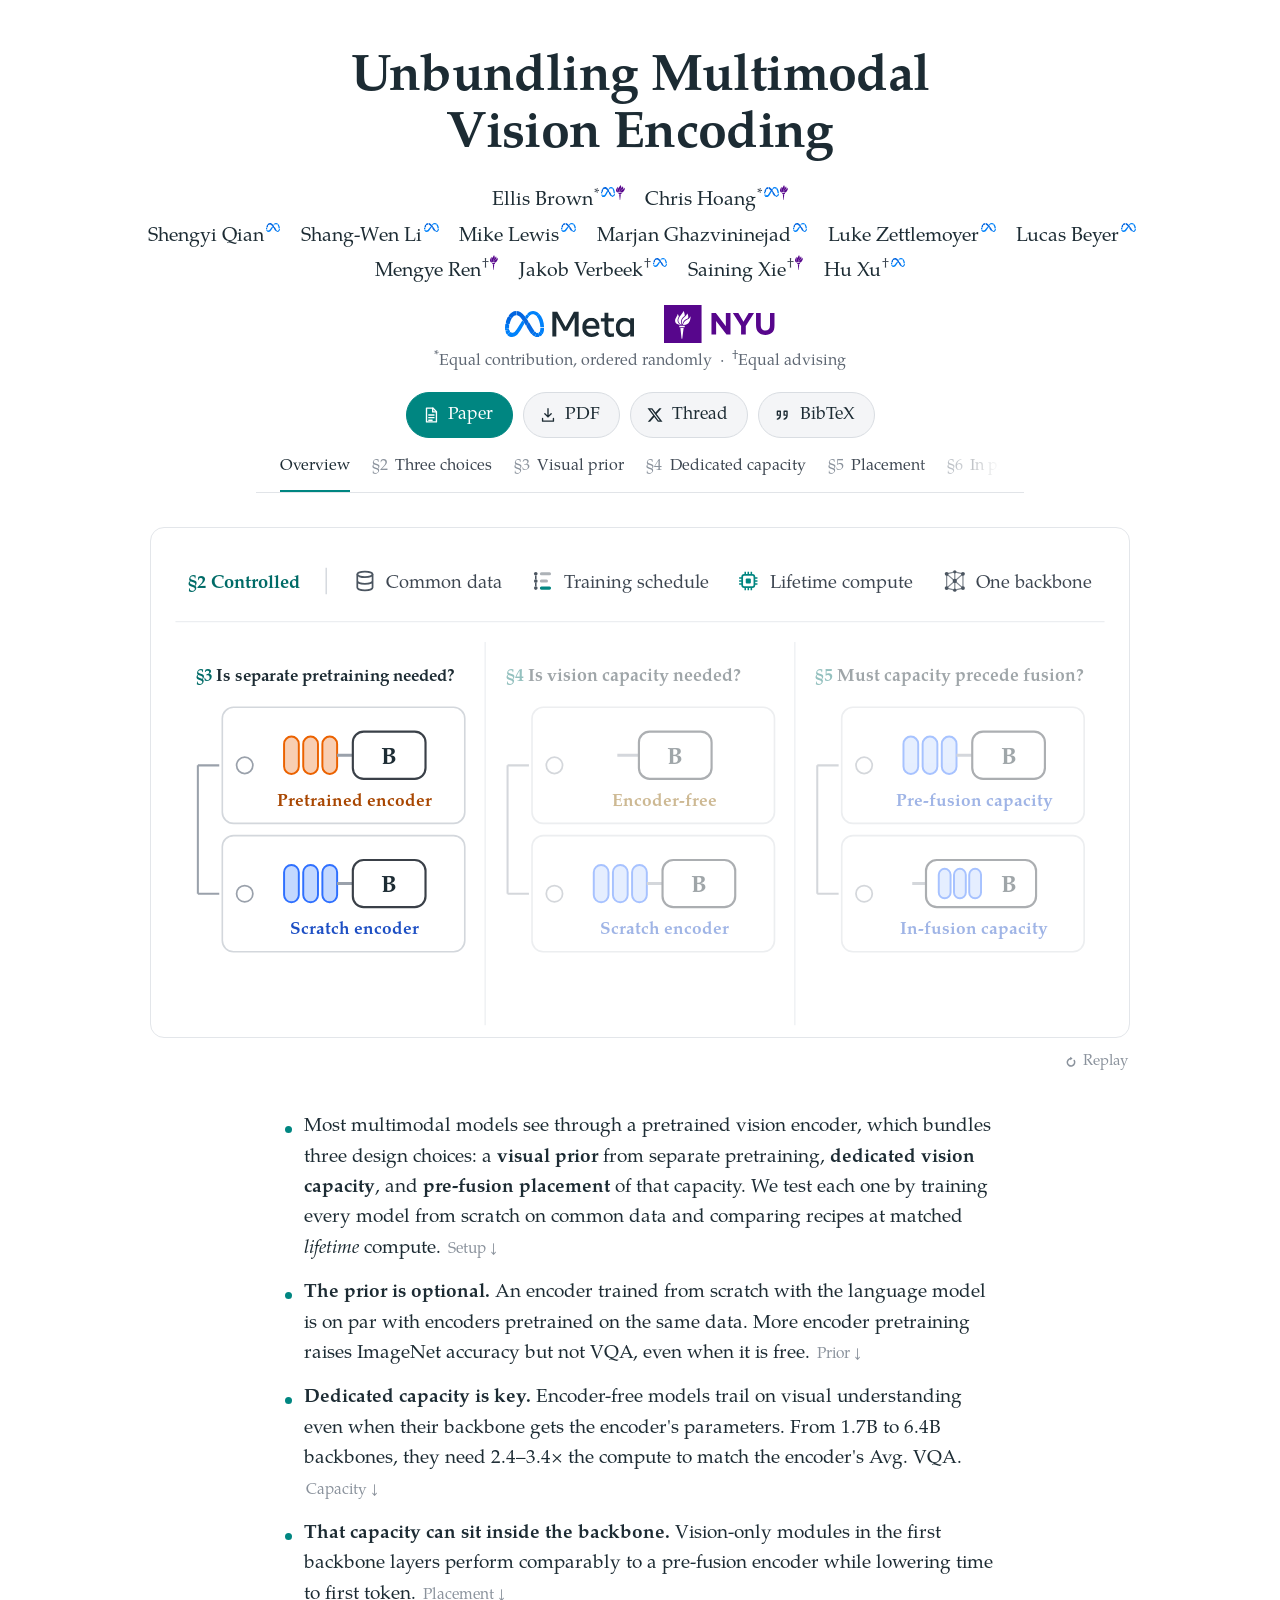
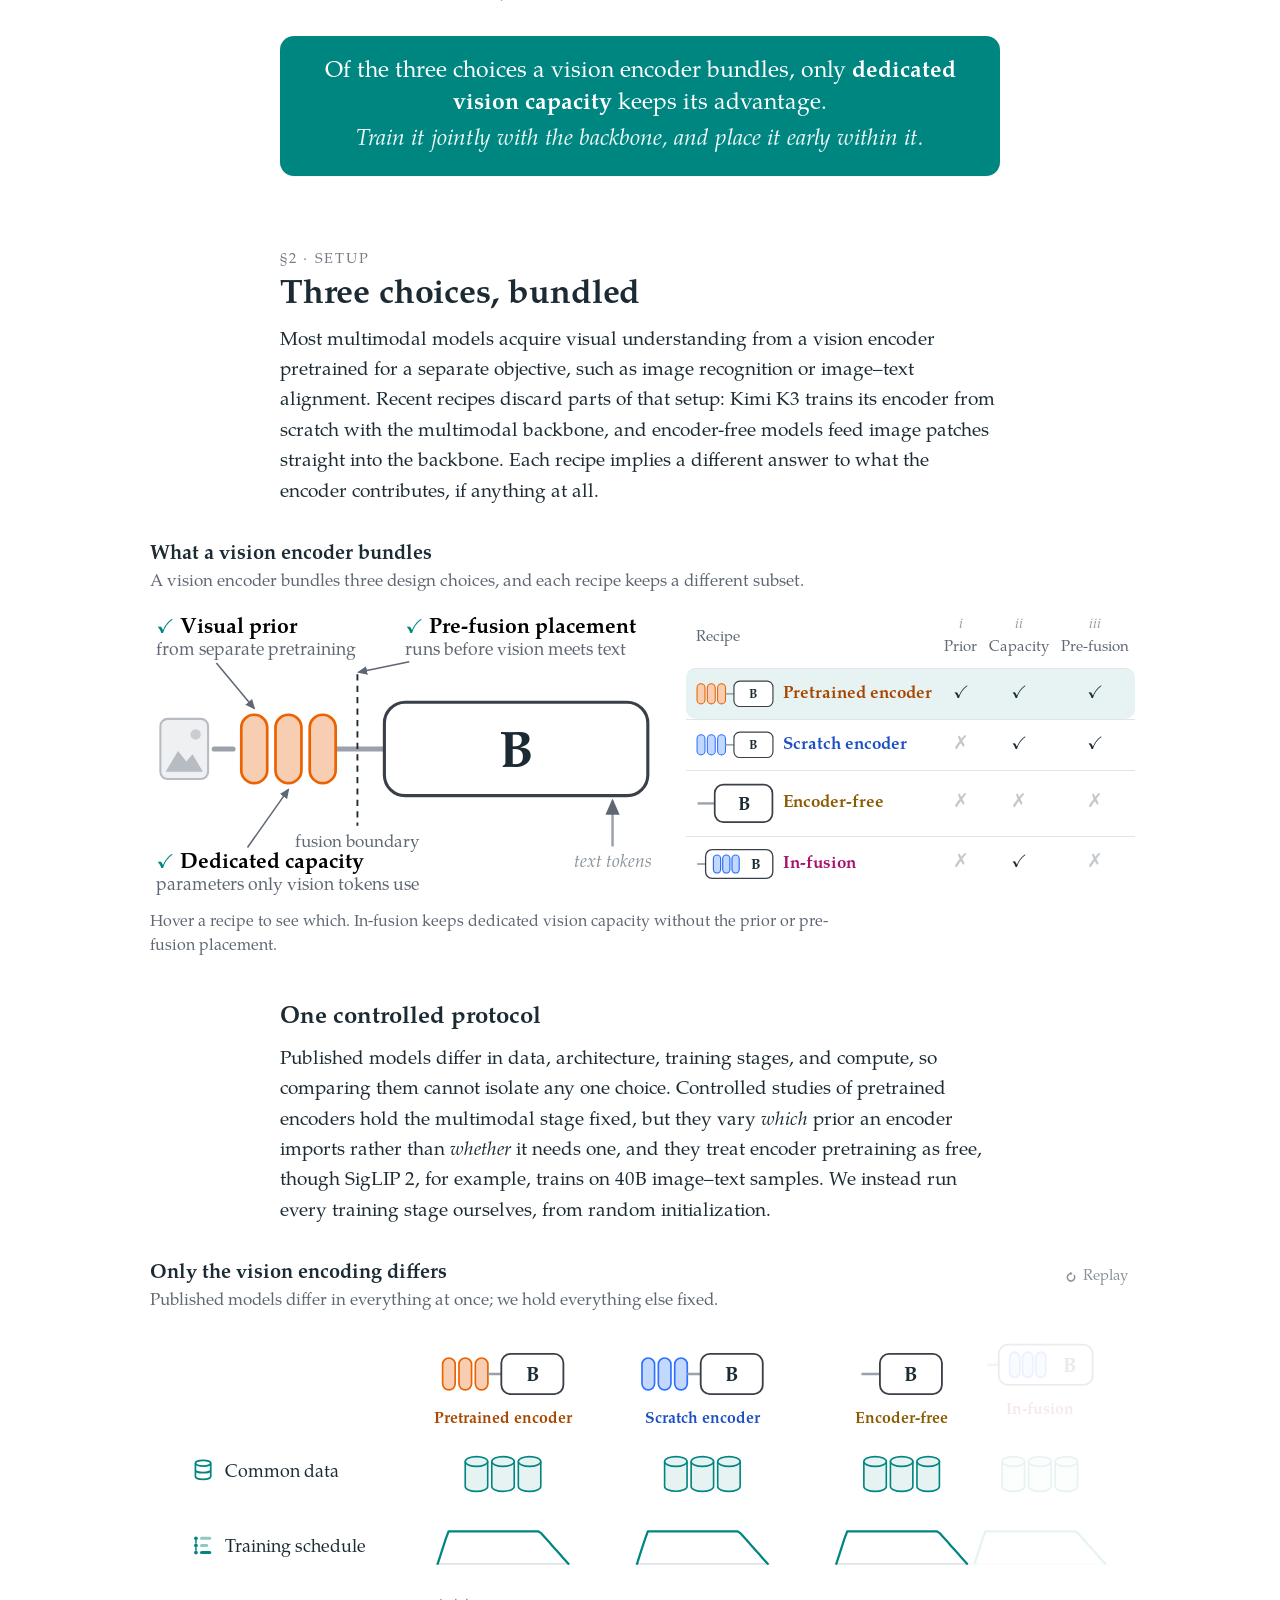
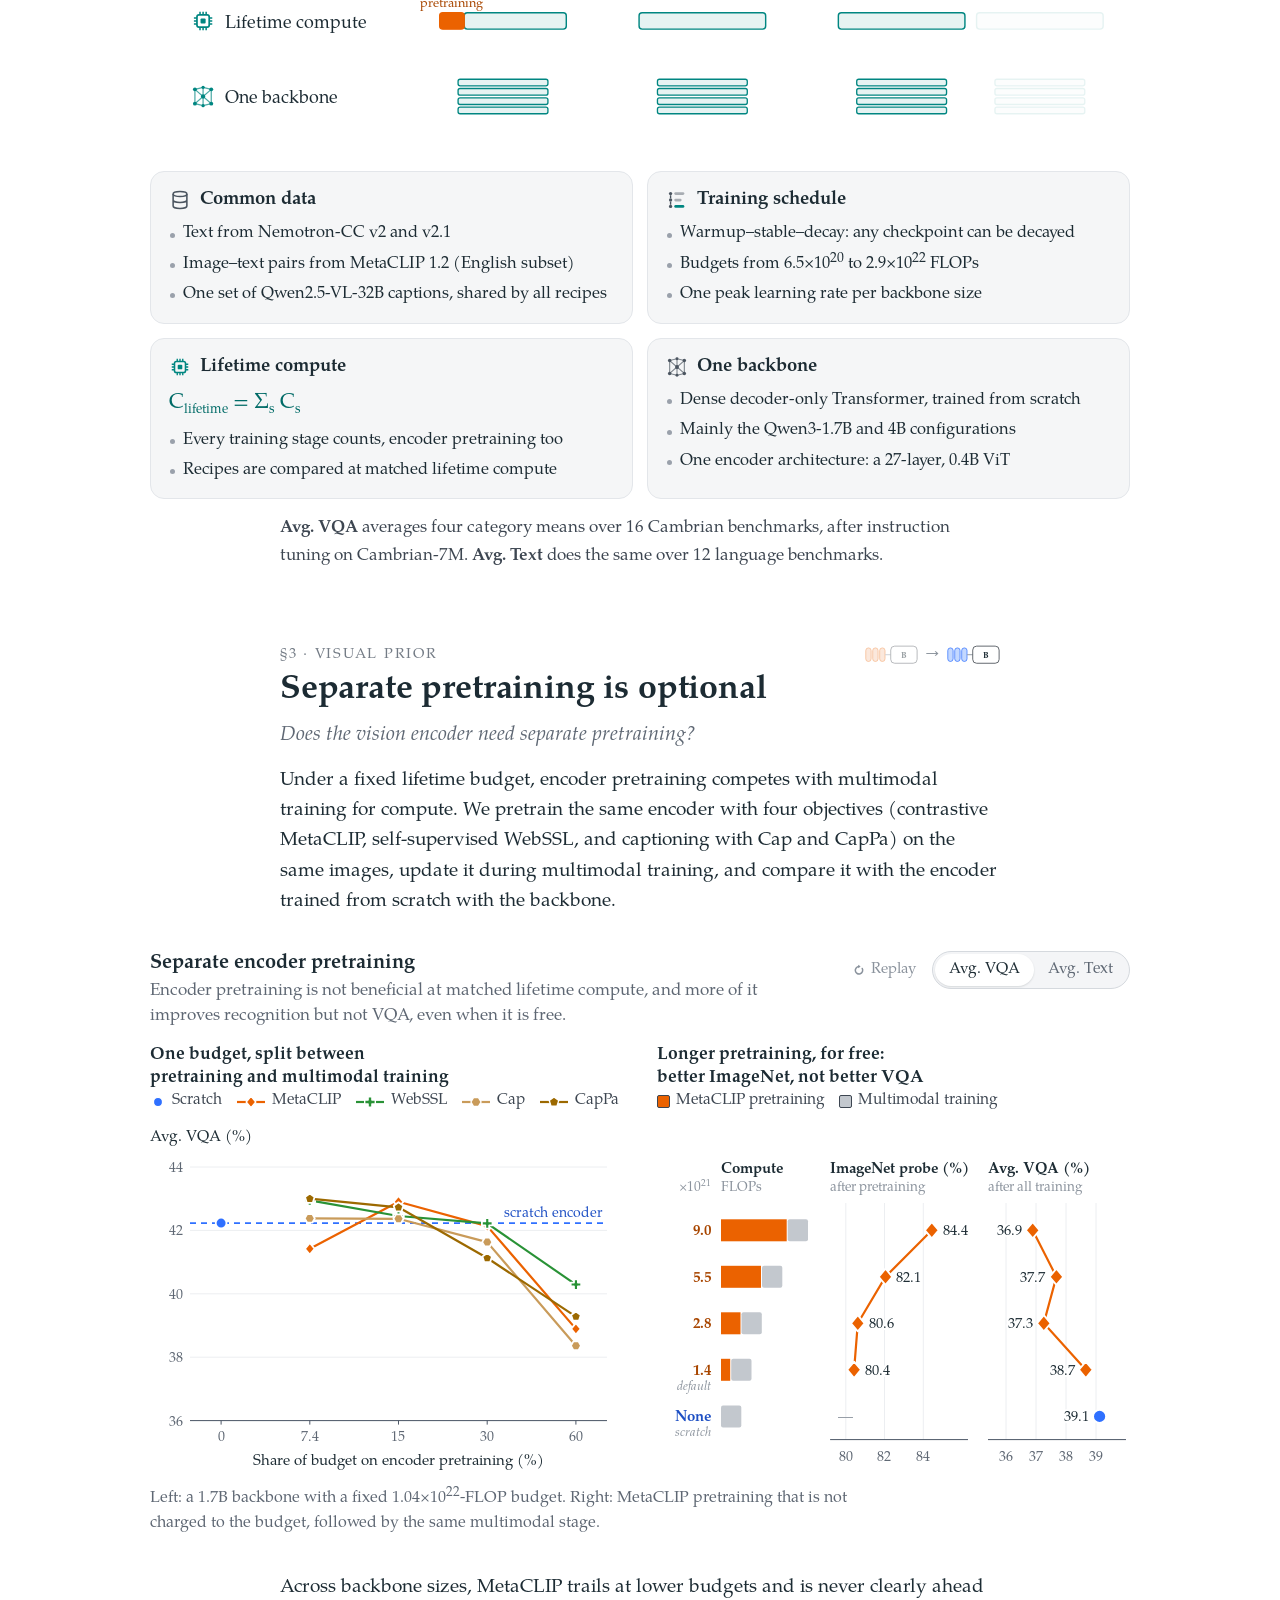
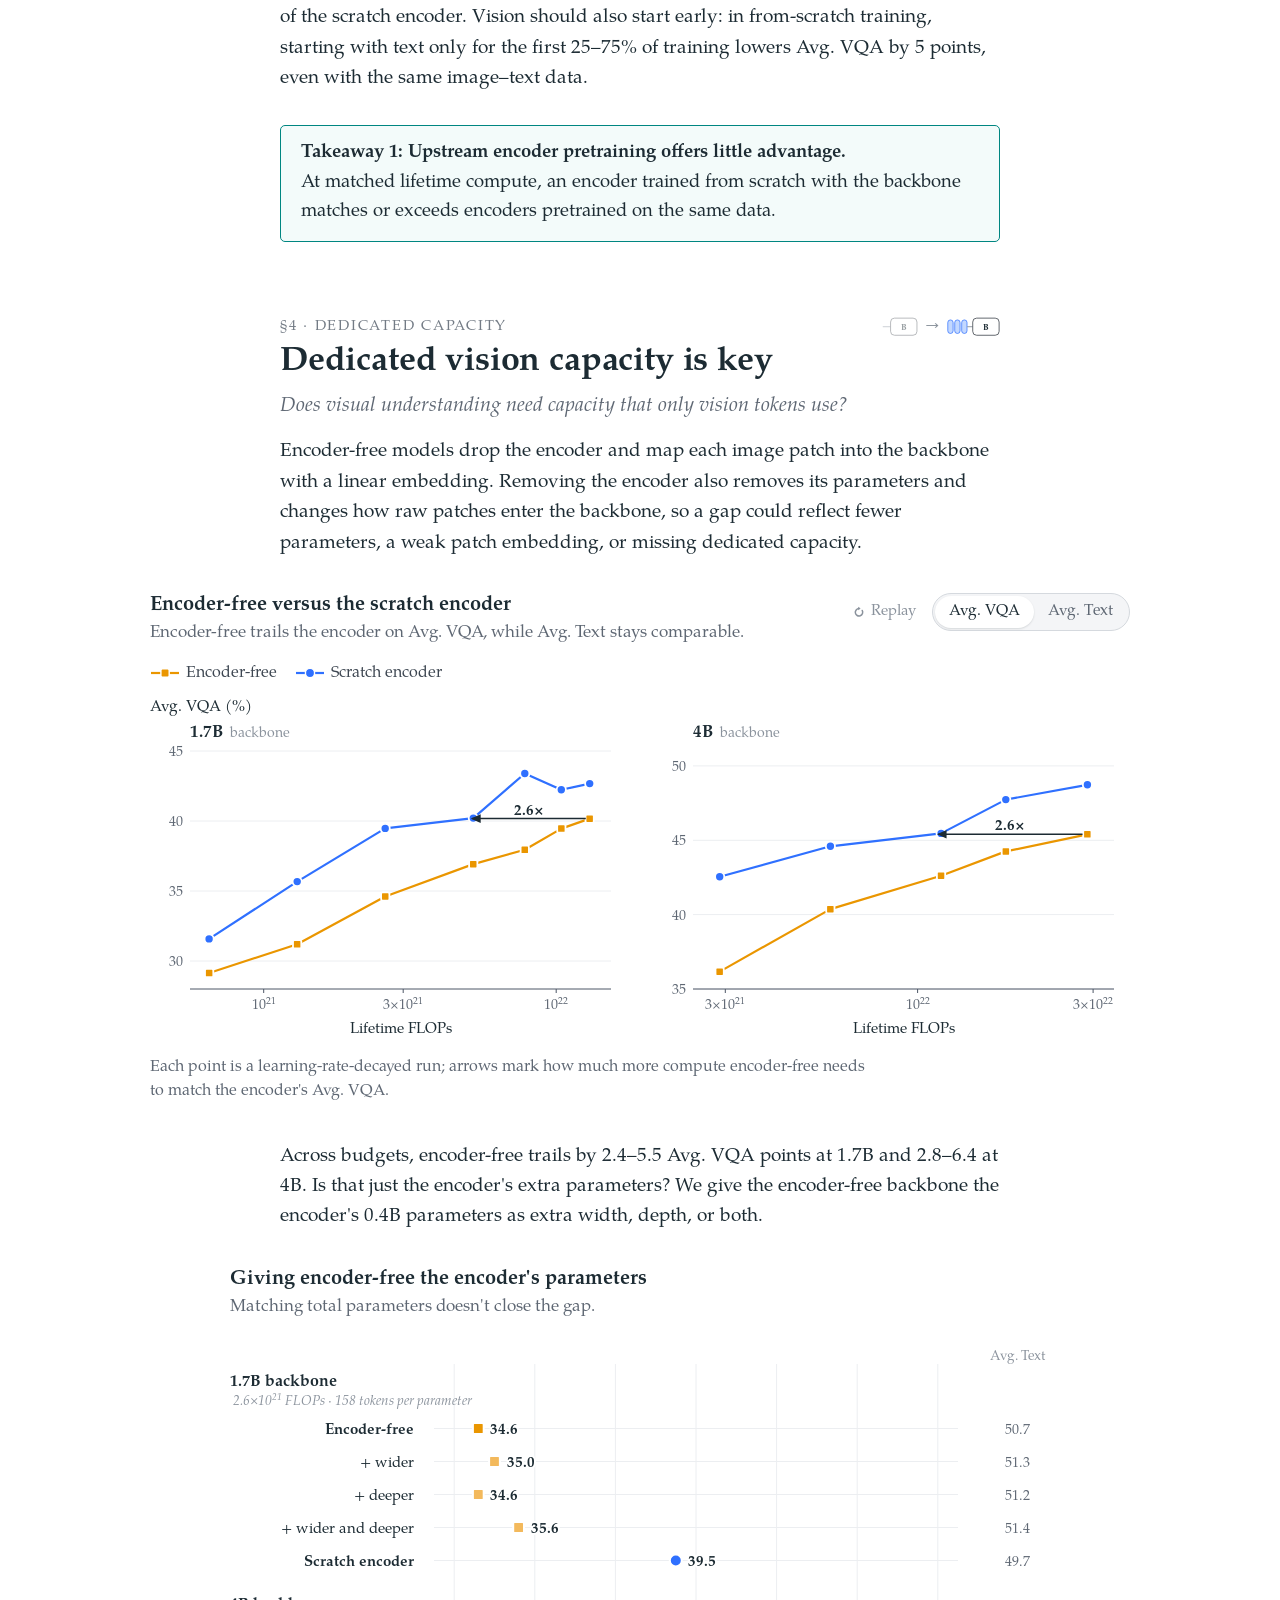
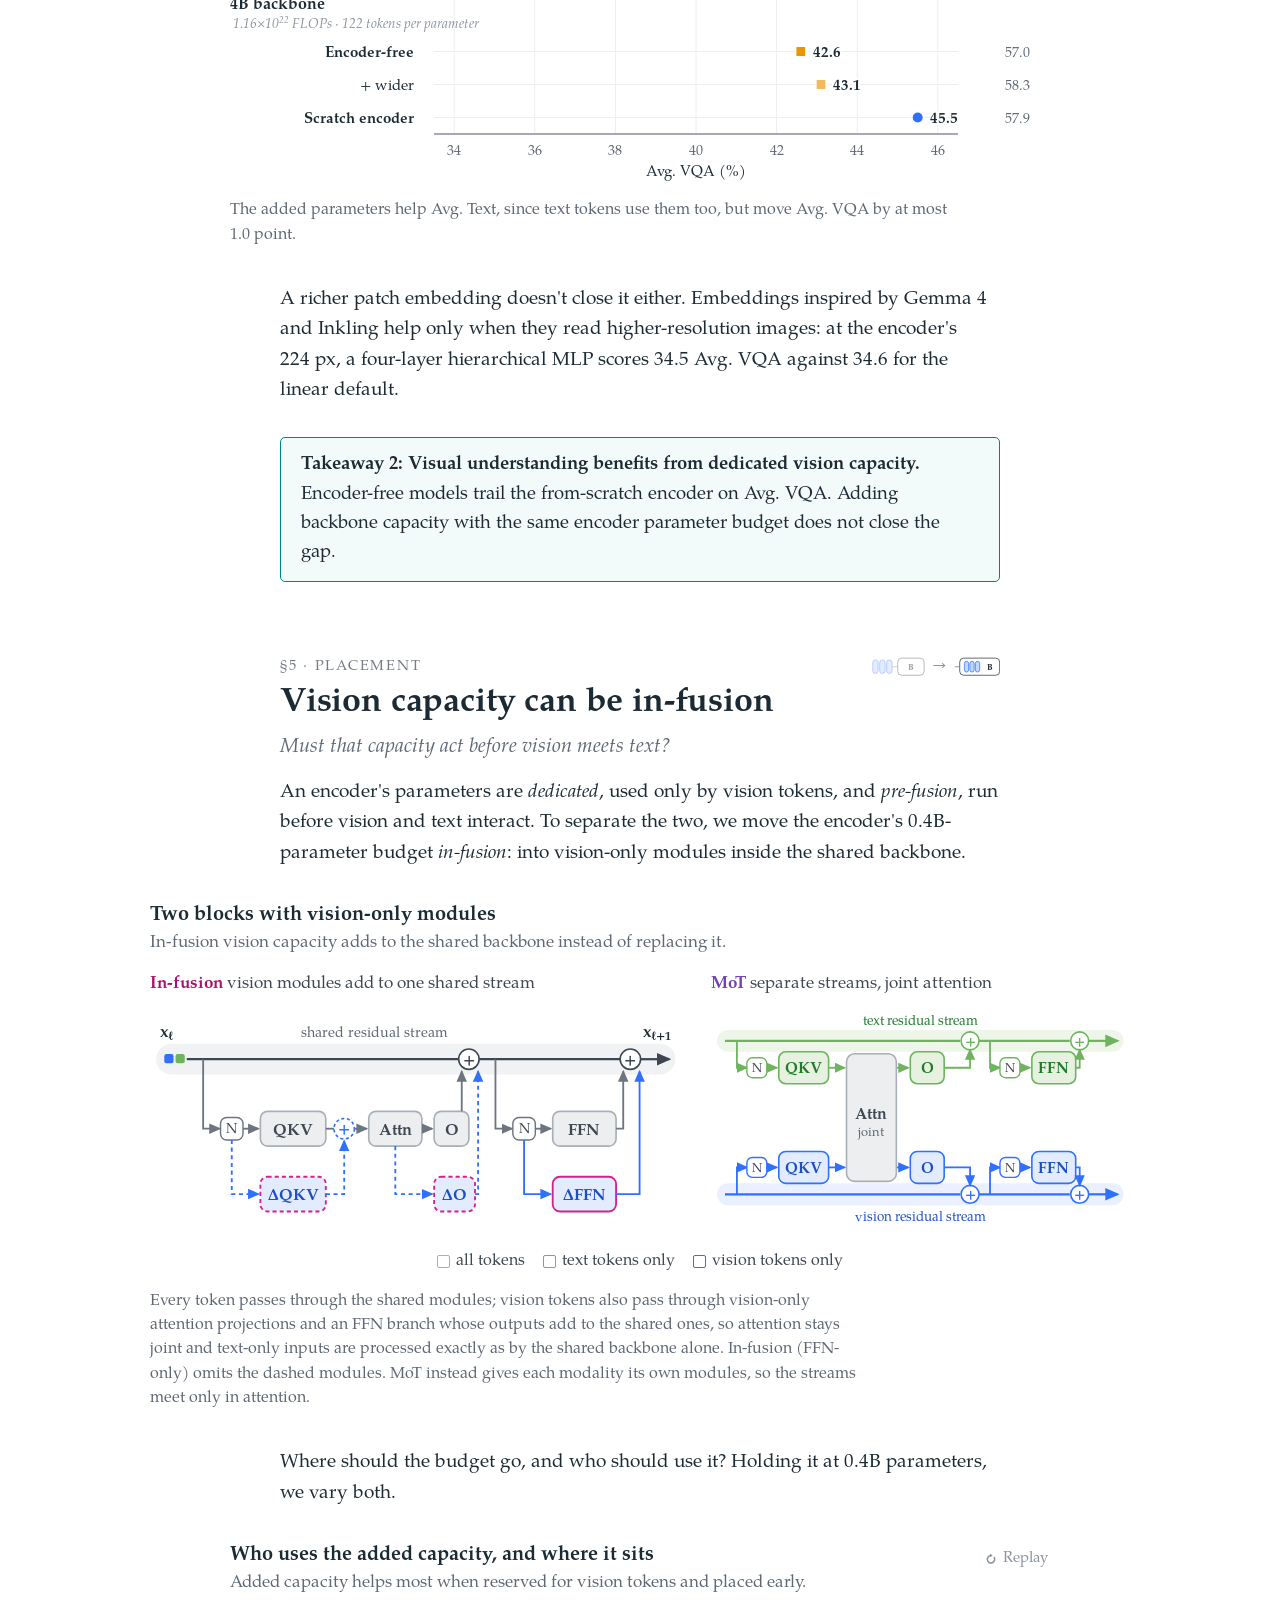
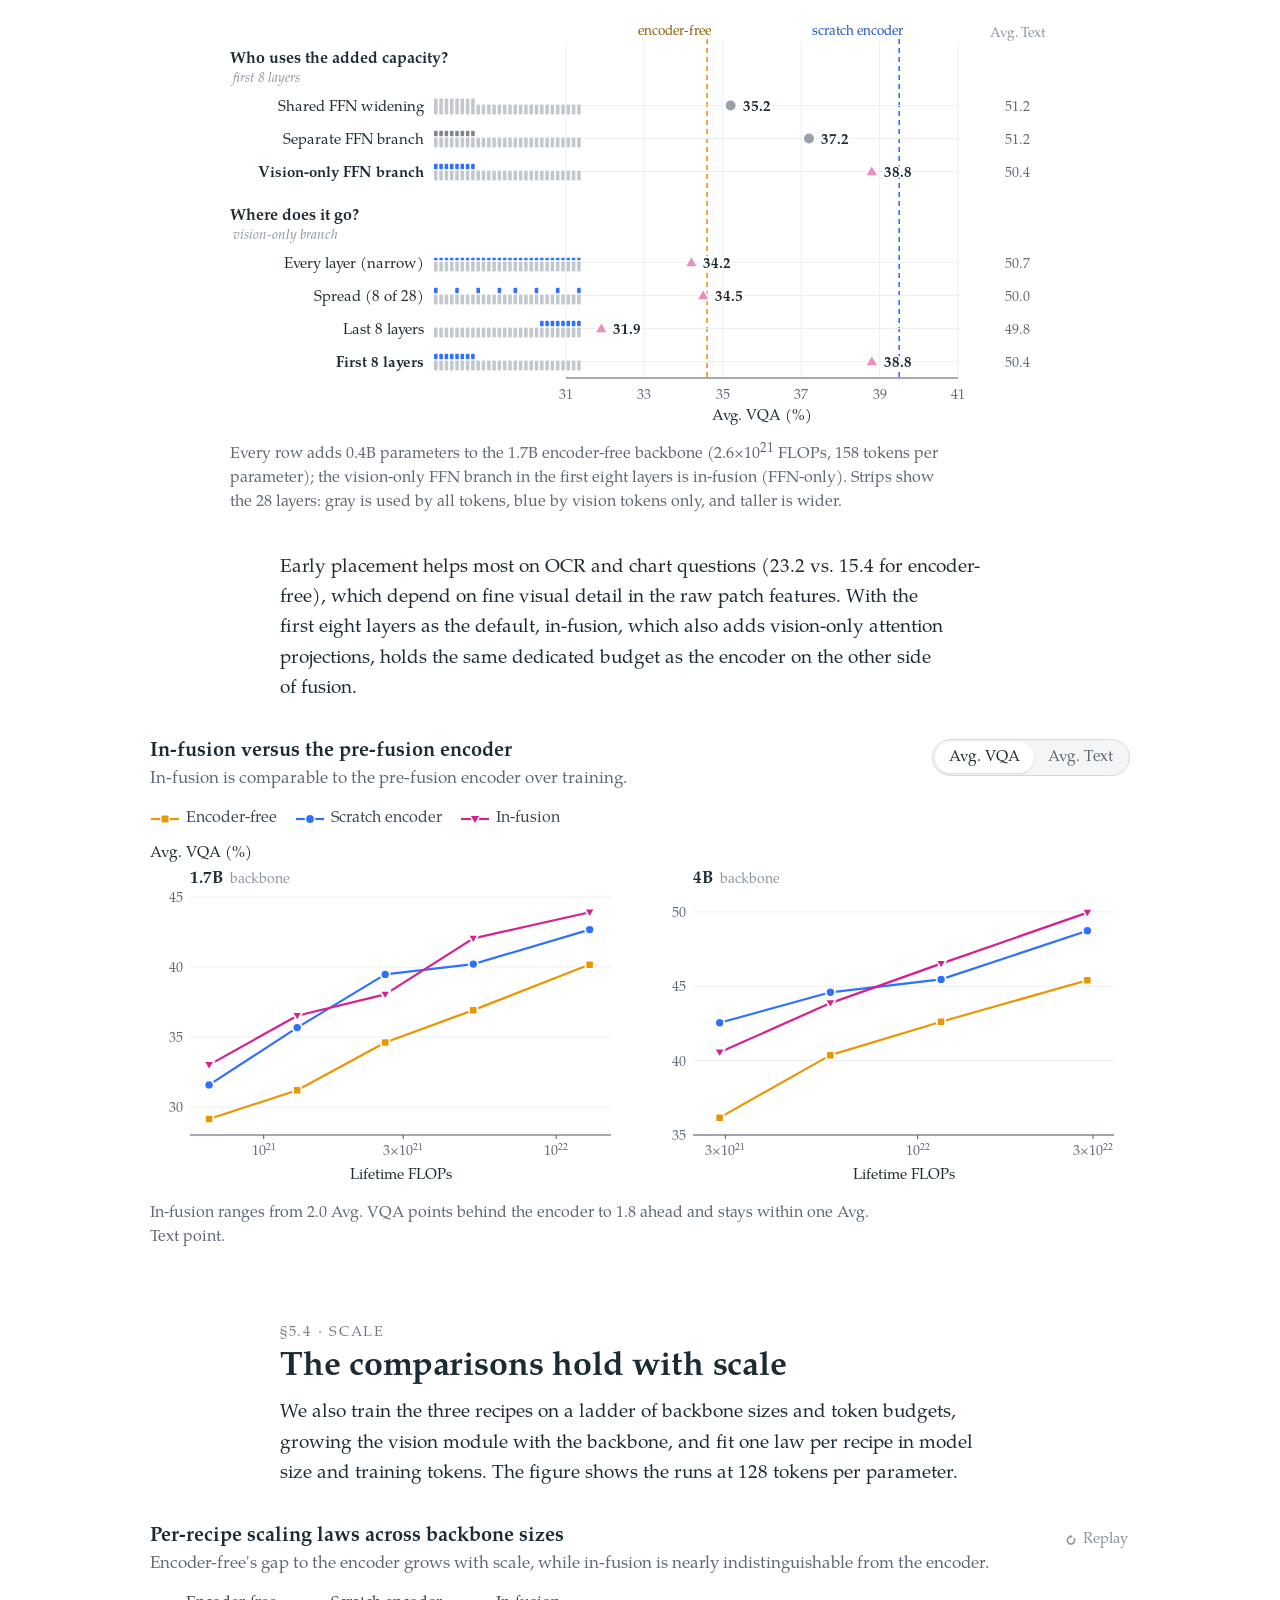
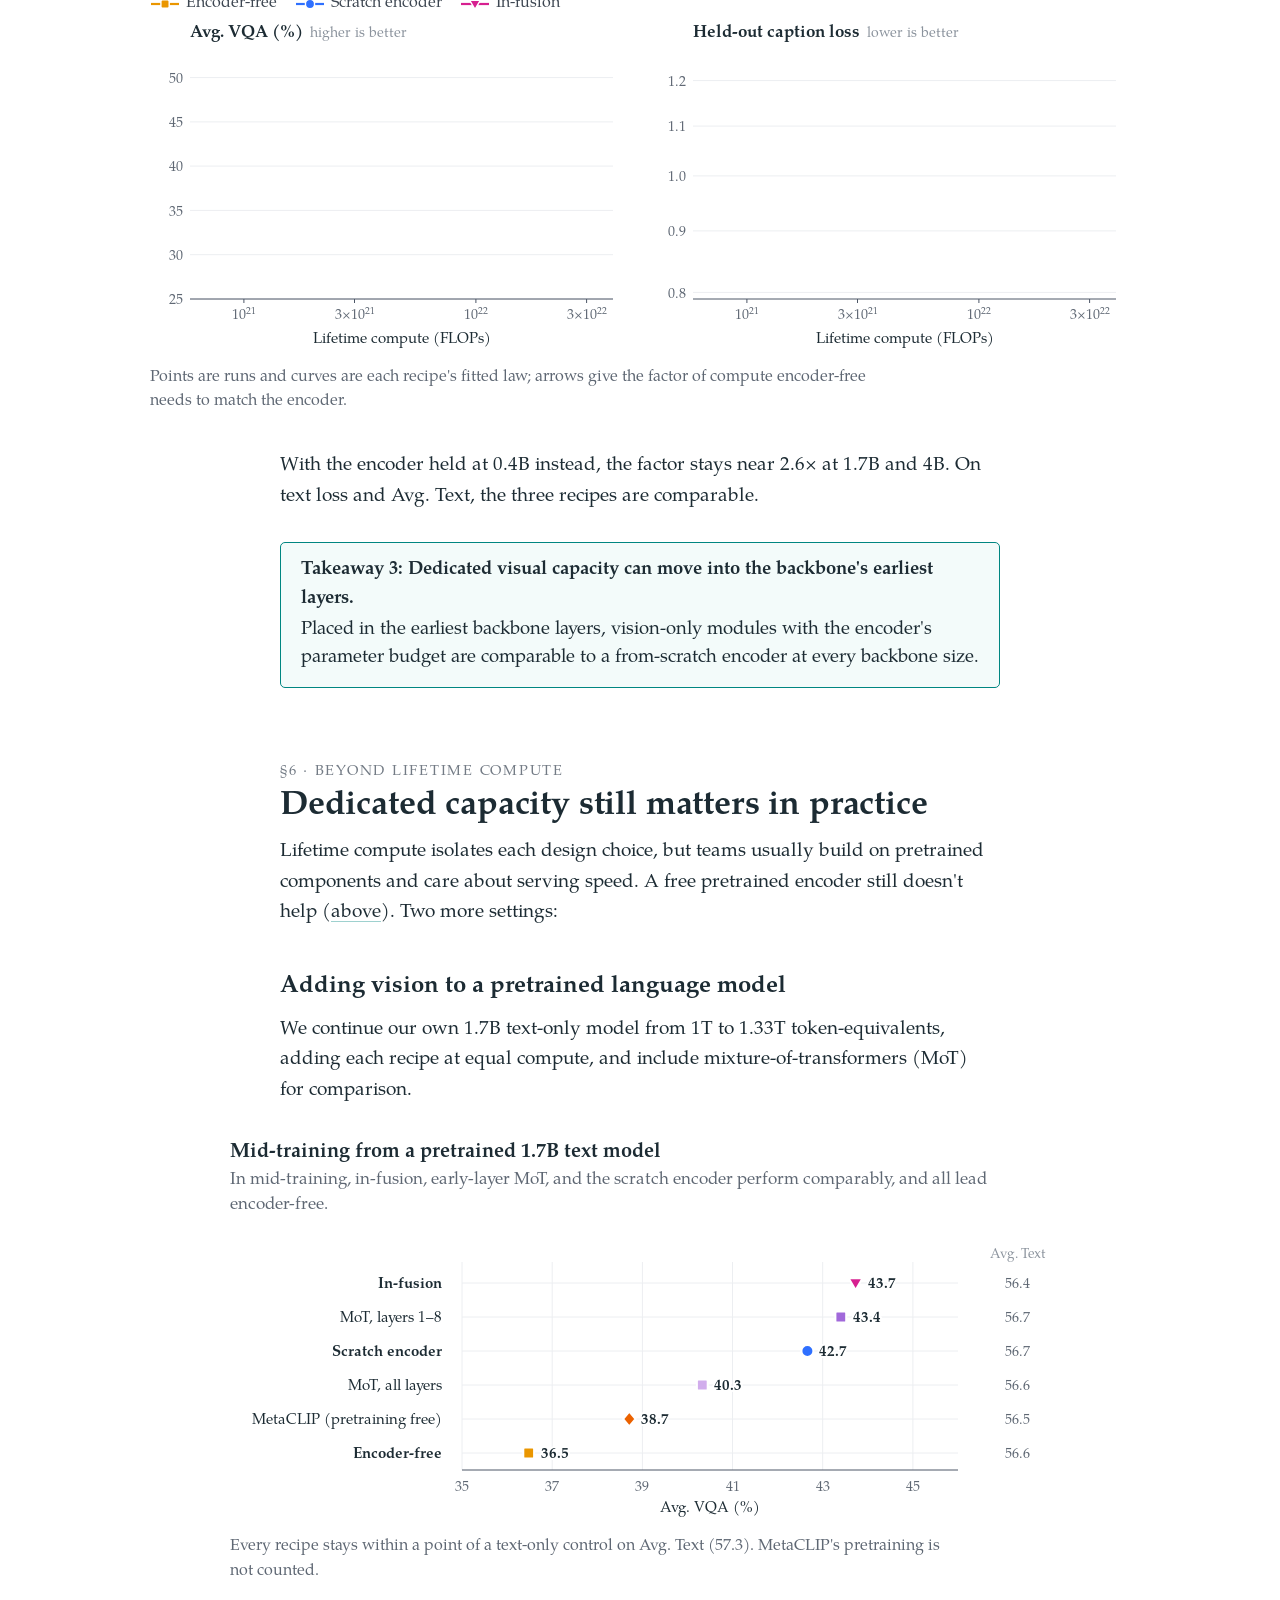
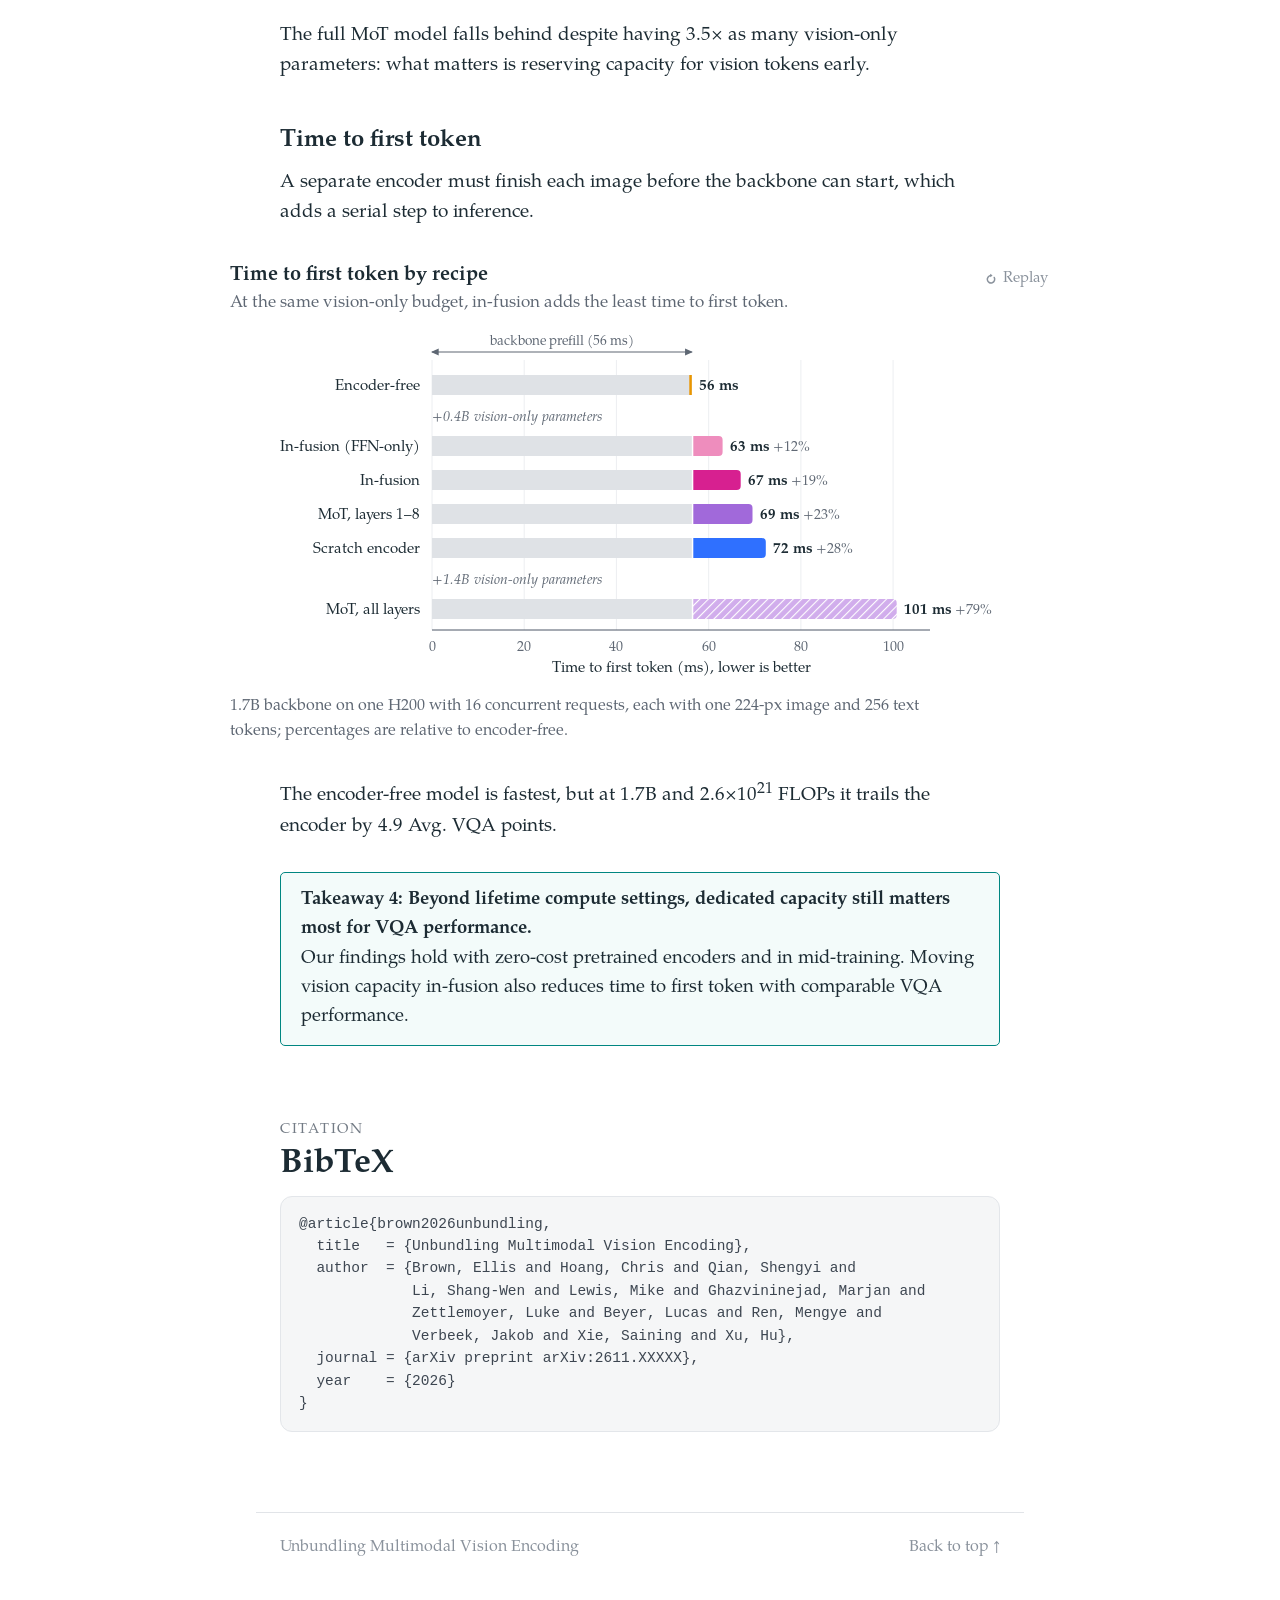
==== commit 51df48d7: "Simplified teaser, a protocol-grid figure, and figure builds that start at mid-screen - Teaser: the " ====
--- a/index.html
+++ b/index.html
@@ -106,16 +106,11 @@
   </ol>
 </nav>
 
-<!-- ===================================================================== teaser film -->
-<!-- film.js draws every frame into the stage and fills the chapter bar; click the stage or press space to pause. -->
-<figure class="film wide">
-  <div class="film-stage" tabindex="0">
-    <svg viewBox="0 0 960 540" role="img" aria-label="An animated overview of the paper"><g class="film-body"></g></svg>
-  </div>
-  <div class="chapters">
-    <button class="ch-btn" type="button" aria-label="Play"></button>
-    <div class="ch-list"></div>
-  </div>
+<!-- ===================================================================== teaser -->
+<!-- anim.js draws the three questions and answers them in turn; each question links to its section. -->
+<figure class="teaser wide">
+  <svg class="anim" viewBox="0 0 960 500" role="group" aria-label="Three questions about the vision encoder, answered: separate pretraining is optional, dedicated vision capacity is key, and vision capacity can be in-fusion."><g></g></svg>
+  <button class="replay" type="button"><svg viewBox="0 0 12 12" aria-hidden="true"><path d="M9.2 4.45A3.7 3.7 0 1 1 6 2.6" fill="none" stroke="currentColor" stroke-width="1.5" stroke-linecap="round"/><path d="M7.6 2.6L5.2 0.85v3.5z" fill="currentColor"/></svg>Replay</button>
 </figure>
 
 <!-- ===================================================================== summary -->
@@ -165,6 +160,17 @@
 
   <h3>One controlled protocol</h3>
   <p>Published models differ in data, architecture, training stages, and compute, so comparing them cannot isolate any one choice. Controlled studies of pretrained encoders hold the multimodal stage fixed, but they vary <em>which</em> prior an encoder imports rather than <em>whether</em> it needs one, and they treat encoder pretraining as free, though SigLIP&nbsp;2, for example, trains on 40B image–text samples. We instead run every training stage ourselves, from random initialization.</p>
+
+  <figure class="viz wide" id="fig-protocol">
+    <div class="vh">
+      <div>
+        <h4>Only the vision encoding differs</h4>
+        <p class="dek">Published models differ in everything at once; we hold everything else fixed.</p>
+      </div>
+      <div class="vh-tools"><button class="replay" type="button"><svg viewBox="0 0 12 12" aria-hidden="true"><path d="M9.2 4.45A3.7 3.7 0 1 1 6 2.6" fill="none" stroke="currentColor" stroke-width="1.5" stroke-linecap="round"/><path d="M7.6 2.6L5.2 0.85v3.5z" fill="currentColor"/></svg>Replay</button></div>
+    </div>
+    <svg class="anim" viewBox="0 84 960 396" role="img" aria-label="Published recipes differ in data, training schedule, compute and backbone. In this study all four are shared, so only the vision encoding differs."><g></g></svg>
+  </figure>
   <div class="cards wide">
     <div class="card">
       <h4><svg aria-hidden="true"><use href="#ic-data"/></svg>Common data</h4>
@@ -215,7 +221,7 @@
         <h4>Separate encoder pretraining</h4>
         <p class="dek">Encoder pretraining is not beneficial at matched lifetime compute, and more of it improves recognition but not VQA, even when it is free.</p>
       </div>
-      <div class="seg" data-for="fig-prior" role="group" aria-label="Metric"><button data-metric="vqa" aria-pressed="true">Avg. VQA</button><button data-metric="text" aria-pressed="false">Avg. Text</button></div>
+      <div class="vh-tools"><button class="replay" type="button"><svg viewBox="0 0 12 12" aria-hidden="true"><path d="M9.2 4.45A3.7 3.7 0 1 1 6 2.6" fill="none" stroke="currentColor" stroke-width="1.5" stroke-linecap="round"/><path d="M7.6 2.6L5.2 0.85v3.5z" fill="currentColor"/></svg>Replay</button><div class="seg" data-for="fig-prior" role="group" aria-label="Metric"><button data-metric="vqa" aria-pressed="true">Avg. VQA</button><button data-metric="text" aria-pressed="false">Avg. Text</button></div></div>
     </div>
     <div class="two-up">
       <div class="sub">
@@ -228,7 +234,7 @@
           <span class="li"><span data-key="cappa"></span>CapPa</span>
         </div>
         <div class="ytitle" data-ytitle-for="upstream">Avg. VQA (%)</div>
-        <div class="chart" data-chart="upstream"></div>
+        <div class="chart" data-chart="upstream" data-build></div>
       </div>
       <div class="sub">
         <div class="sub-title">Longer pretraining, for free: better ImageNet, not better VQA</div>
@@ -237,7 +243,7 @@
           <span class="li"><span class="sw" style="--c: #c3c8ce"></span>Multimodal training</span>
         </div>
         <div class="ytitle spacer" aria-hidden="true">&nbsp;</div>
-        <div class="chart" data-chart="free"></div>
+        <div class="chart" data-chart="free" data-build></div>
       </div>
     </div>
     <figcaption>Left: a 1.7B backbone with a fixed 1.04×10<sup>22</sup>-FLOP budget. Right: MetaCLIP pretraining that is not charged to the budget, followed by the same multimodal stage.</figcaption>
@@ -261,14 +267,14 @@
         <h4>Encoder-free versus the scratch encoder</h4>
         <p class="dek">Encoder-free trails the encoder on Avg. VQA, while Avg. Text stays comparable.</p>
       </div>
-      <div class="seg" data-for="fig-ef" role="group" aria-label="Metric"><button data-metric="vqa" aria-pressed="true">Avg. VQA</button><button data-metric="text" aria-pressed="false">Avg. Text</button></div>
+      <div class="vh-tools"><button class="replay" type="button"><svg viewBox="0 0 12 12" aria-hidden="true"><path d="M9.2 4.45A3.7 3.7 0 1 1 6 2.6" fill="none" stroke="currentColor" stroke-width="1.5" stroke-linecap="round"/><path d="M7.6 2.6L5.2 0.85v3.5z" fill="currentColor"/></svg>Replay</button><div class="seg" data-for="fig-ef" role="group" aria-label="Metric"><button data-metric="vqa" aria-pressed="true">Avg. VQA</button><button data-metric="text" aria-pressed="false">Avg. Text</button></div></div>
     </div>
     <div class="legend">
       <span class="li"><span data-key="encoderFree"></span>Encoder-free</span>
       <span class="li"><span data-key="scratch"></span>Scratch encoder</span>
     </div>
     <div class="ytitle" data-ytitle-for="trajEF">Avg. VQA (%)</div>
-    <div class="chart" data-chart="trajEF"></div>
+    <div class="chart" data-chart="trajEF" data-build></div>
     <figcaption>Each point is a learning-rate-decayed run; arrows mark how much more compute encoder-free needs to match the encoder's Avg. VQA.</figcaption>
   </figure>
 
@@ -315,11 +321,14 @@
   <p>Where should the budget go, and who should use it? Holding it at 0.4B parameters, we vary both.</p>
 
   <figure class="viz wide narrowish">
-    <div class="vh"><div>
-      <h4>Who uses the added capacity, and where it sits</h4>
-      <p class="dek">Added capacity helps most when reserved for vision tokens and placed early.</p>
-    </div></div>
-    <div class="chart" data-chart="capDesign"></div>
+    <div class="vh">
+      <div>
+        <h4>Who uses the added capacity, and where it sits</h4>
+        <p class="dek">Added capacity helps most when reserved for vision tokens and placed early.</p>
+      </div>
+      <div class="vh-tools"><button class="replay" type="button"><svg viewBox="0 0 12 12" aria-hidden="true"><path d="M9.2 4.45A3.7 3.7 0 1 1 6 2.6" fill="none" stroke="currentColor" stroke-width="1.5" stroke-linecap="round"/><path d="M7.6 2.6L5.2 0.85v3.5z" fill="currentColor"/></svg>Replay</button></div>
+    </div>
+    <div class="chart" data-chart="capDesign" data-build></div>
     <figcaption>Every row adds 0.4B parameters to the 1.7B encoder-free backbone (2.6×10<sup>21</sup> FLOPs, 158 tokens per parameter); the vision-only FFN branch in the first eight layers is in-fusion (FFN-only). Strips show the 28 layers: gray is used by all tokens, blue by vision tokens only, and taller is wider.</figcaption>
   </figure>
 
@@ -352,16 +361,19 @@
   <p>We also train the three recipes on a ladder of backbone sizes and token budgets, growing the vision module with the backbone, and fit one law per recipe in model size and training tokens. The figure shows the runs at 128 tokens per parameter.</p>
 
   <figure class="viz wide">
-    <div class="vh"><div>
-      <h4>Per-recipe scaling laws across backbone sizes</h4>
-      <p class="dek">Encoder-free's gap to the encoder grows with scale, while in-fusion is nearly indistinguishable from the encoder.</p>
-    </div></div>
+    <div class="vh">
+      <div>
+        <h4>Per-recipe scaling laws across backbone sizes</h4>
+        <p class="dek">Encoder-free's gap to the encoder grows with scale, while in-fusion is nearly indistinguishable from the encoder.</p>
+      </div>
+      <div class="vh-tools"><button class="replay" type="button"><svg viewBox="0 0 12 12" aria-hidden="true"><path d="M9.2 4.45A3.7 3.7 0 1 1 6 2.6" fill="none" stroke="currentColor" stroke-width="1.5" stroke-linecap="round"/><path d="M7.6 2.6L5.2 0.85v3.5z" fill="currentColor"/></svg>Replay</button></div>
+    </div>
     <div class="legend">
       <span class="li"><span data-key="encoderFree"></span>Encoder-free</span>
       <span class="li"><span data-key="scratch"></span>Scratch encoder</span>
       <span class="li"><span data-key="infusion"></span>In-fusion</span>
     </div>
-    <div class="chart" data-chart="ladder"></div>
+    <div class="chart" data-chart="ladder" data-build></div>
     <figcaption>Points are runs and curves are each recipe's fitted law; arrows give the factor of compute encoder-free needs to match the encoder.</figcaption>
   </figure>
 
@@ -391,11 +403,14 @@
   <h3>Time to first token</h3>
   <p>A separate encoder must finish each image before the backbone can start, which adds a serial step to inference.</p>
   <figure class="viz wide narrowish">
-    <div class="vh"><div>
-      <h4>Time to first token by recipe</h4>
-      <p class="dek">At the same vision-only budget, in-fusion adds the least time to first token.</p>
-    </div></div>
-    <div class="chart" data-chart="ttft"></div>
+    <div class="vh">
+      <div>
+        <h4>Time to first token by recipe</h4>
+        <p class="dek">At the same vision-only budget, in-fusion adds the least time to first token.</p>
+      </div>
+      <div class="vh-tools"><button class="replay" type="button"><svg viewBox="0 0 12 12" aria-hidden="true"><path d="M9.2 4.45A3.7 3.7 0 1 1 6 2.6" fill="none" stroke="currentColor" stroke-width="1.5" stroke-linecap="round"/><path d="M7.6 2.6L5.2 0.85v3.5z" fill="currentColor"/></svg>Replay</button></div>
+    </div>
+    <div class="chart" data-chart="ttft" data-build></div>
     <figcaption>1.7B backbone on one H200 with 16 concurrent requests, each with one 224-px image and 256 text tokens; percentages are relative to encoder-free.</figcaption>
   </figure>
   <p>The encoder-free model is fastest, but at 1.7B and 2.6×10<sup>21</sup> FLOPs it trails the encoder by 4.9 Avg. VQA points.</p>
@@ -431,6 +446,6 @@
 <script src="static/js/data.js"></script>
 <script src="static/js/viz.js"></script>
 <script src="static/js/main.js"></script>
-<script src="static/js/film.js"></script>
+<script src="static/js/anim.js"></script>
 </body>
 </html>
--- a/static/css/style.css
+++ b/static/css/style.css
@@ -1,7 +1,7 @@
 /* ==========================================================================
    Unbundling Multimodal Vision Encoding: project page.
    Palatino (bundled TeX Gyre Pagella where Palatino isn't installed), the paper's palette, one accent (teal).
-   Figures are framed as title, finding, legend, chart and caption; film.js draws the teaser film.
+   Figures are framed as title, finding, legend, chart and caption; anim.js draws the teaser and the protocol grid.
    ========================================================================== */
 
 @font-face { font-family: "Pagella"; src: url("../fonts/pagella-regular.woff2") format("woff2"); font-weight: 400; font-style: normal; font-display: swap; }
@@ -98,42 +98,27 @@
 .btn.primary { background: var(--accent); border-color: var(--accent); color: #fff; }
 .btn.primary:hover { background: var(--accent-d); border-color: var(--accent-d); }
 
-/* ------------------------------------------------------------------ teaser film, played in chapters */
-.film { margin: 34px 0 0; }
-.film-stage { background: #fff; border: 1px solid var(--panel-border); border-radius: 14px; overflow: hidden; cursor: pointer; }
-.film-stage:focus-visible { outline: 2px solid var(--accent); outline-offset: 3px; }
-.film-stage svg { display: block; width: 100%; height: auto; }
+/* ------------------------------------------------------------------ teaser: the three questions, answered in turn */
+.teaser { margin: 34px 0 0; }
+.teaser svg.anim { display: block; width: 100%; height: auto; background: #fff; border: 1px solid var(--panel-border); border-radius: 14px; }
+/* the tall layout (phones): no taller than the screen allows */
+.teaser.tall svg.anim { max-width: max(320px, calc((100vh - 110px) * 0.55)); margin-inline: auto; }
+@supports (height: 100svh) { .teaser.tall svg.anim { max-width: max(320px, calc((100svh - 110px) * 0.55)); } }
+.teaser .replay { display: flex; margin: 8px 0 0 auto; }
+/* each question links to its section */
+.teaser .q-hit { fill: transparent; }
+.teaser .q-link:hover .q-hit { fill: #f4f9f9; }
+.teaser .q-link:focus { outline: none; }
+.teaser .q-link:focus-visible .q-hit { stroke: var(--accent); stroke-width: 2; }
 /* protocol icons: the accent parts */
 .t-acc { fill: var(--accent); }
 .t-acc-s { stroke: var(--accent); }
 
-/* chapter bar under the film: play/pause, then one progress track per chapter */
-.chapters { display: flex; align-items: flex-start; gap: 14px; margin: 12px 0 0; }
-.ch-btn { flex: none; width: 30px; height: 30px; border-radius: 50%; border: 1px solid #d5d9de; background: #fff; color: var(--ink); display: grid; place-items: center; cursor: pointer; padding: 0; margin-top: -9px; }
-.ch-btn:hover { background: var(--panel); }
-.ch-btn[hidden] { display: none; }
-.ch-btn svg { width: 12px; height: 12px; }
-.ch-list { flex: 1; display: grid; grid-template-columns: repeat(var(--n, 3), minmax(0, 1fr)); gap: 10px; }
-.ch { align-self: start; border: 0; background: none; padding: 0; text-align: left; cursor: pointer; font: inherit; color: var(--muted); font-size: 15px; line-height: 1.3; }
-.ch .trk { display: block; height: 3px; border-radius: 3px; background: var(--rule); overflow: hidden; margin-bottom: 7px; }
-.ch .fill { display: block; height: 100%; background: var(--accent); border-radius: 3px; transform: scaleX(0); transform-origin: 0 50%; will-change: transform; }
-.ch.on { color: var(--ink); font-weight: 700; }
-.ch:hover { color: var(--ink); }
-.ch .sec { color: var(--faint); margin-right: .35em; font-variant-numeric: tabular-nums; }
-.ch.on .sec { color: var(--accent-d); }
-.ch-now { display: none; }
-/* the tall stage (phones): no wider than the screen's height allows, so the frame and its bar fit on screen together;
-   only the tracks show, with the current chapter's name under them */
-.film.tall .film-stage, .film.tall .chapters { max-width: max(320px, calc((100vh - 130px) * 0.5366)); margin-inline: auto; }
-@supports (height: 100svh) { .film.tall .film-stage, .film.tall .chapters { max-width: max(320px, calc((100svh - 130px) * 0.5366)); } }
-.film.tall .chapters { gap: 12px; }
-.film.tall .ch-btn { margin-top: -3px; }
-.film.tall .ch-list { row-gap: 0; }
-.film.tall .ch { padding: 10px 0; }
-.film.tall .ch .trk { margin-bottom: 0; }
-.film.tall .ch .lbl { display: none; }
-.film.tall .ch-now { display: block; grid-column: 1 / -1; margin: 0; font-size: 15px; font-weight: 700; line-height: 1.3; color: var(--ink); }
-.film.tall .ch-now .sec { color: var(--accent-d); margin-right: .35em; }
+/* replay control for the animated figures */
+.replay { display: inline-flex; align-items: center; gap: 6px; border: 0; background: none; padding: 4px 2px; font: inherit; font-size: 15px; color: var(--faint); cursor: pointer; }
+.replay svg { width: 12px; height: 12px; }
+.replay:hover { color: var(--ink); }
+.replay[hidden] { display: none; }
 
 /* ------------------------------------------------------------------ summary + key message */
 .summary { margin: 34px 0 0; }
@@ -177,7 +162,13 @@
 figcaption b { color: var(--ink); }
 .chart { width: 100%; }
 .chart svg { display: block; overflow: visible; }
-.chart text, .bundle text, .schematic text, .glyph text, .film-stage text { font-family: var(--serif); }
+.chart text, .bundle text, .schematic text, .glyph text, .anim text { font-family: var(--serif); }
+.viz .vh-tools { flex: none; display: flex; align-items: center; gap: 14px; }
+.viz svg.anim { display: block; width: 100%; height: auto; }
+/* figure builds (main.js): a chart's marks stay hidden until its build starts, then land in order */
+.chart.pre-build [data-b] { opacity: 0; }
+.chart [data-b="pt"] { transform-box: fill-box; transform-origin: center; }
+.chart [data-b="bar"], .chart [data-b="add"] { transform-box: fill-box; transform-origin: 0 50%; }
 .tnum { font-variant-numeric: tabular-nums; }
 .hit-row { cursor: default; }
 .hit-row.on { fill: rgba(28, 43, 51, .035); }
@@ -324,9 +315,6 @@
   .bundle-grid { grid-template-columns: 1fr; }
   .schematics { grid-template-columns: 1fr; }
 }
-@media (max-width: 820px) {
-  .ch-list { gap: 8px; }
-}
 @media (max-width: 600px) {
   body { font-size: 17.5px; }
   .page { padding: 0 18px; }
@@ -351,5 +339,4 @@
   .recipes td { padding: 7px 3px; }
   .recipes td:first-child { padding-left: 6px; }
   .recipes td:first-child .g { width: 46px; margin-right: 5px; }
-  .ch { font-size: 13px; }
-}
+}
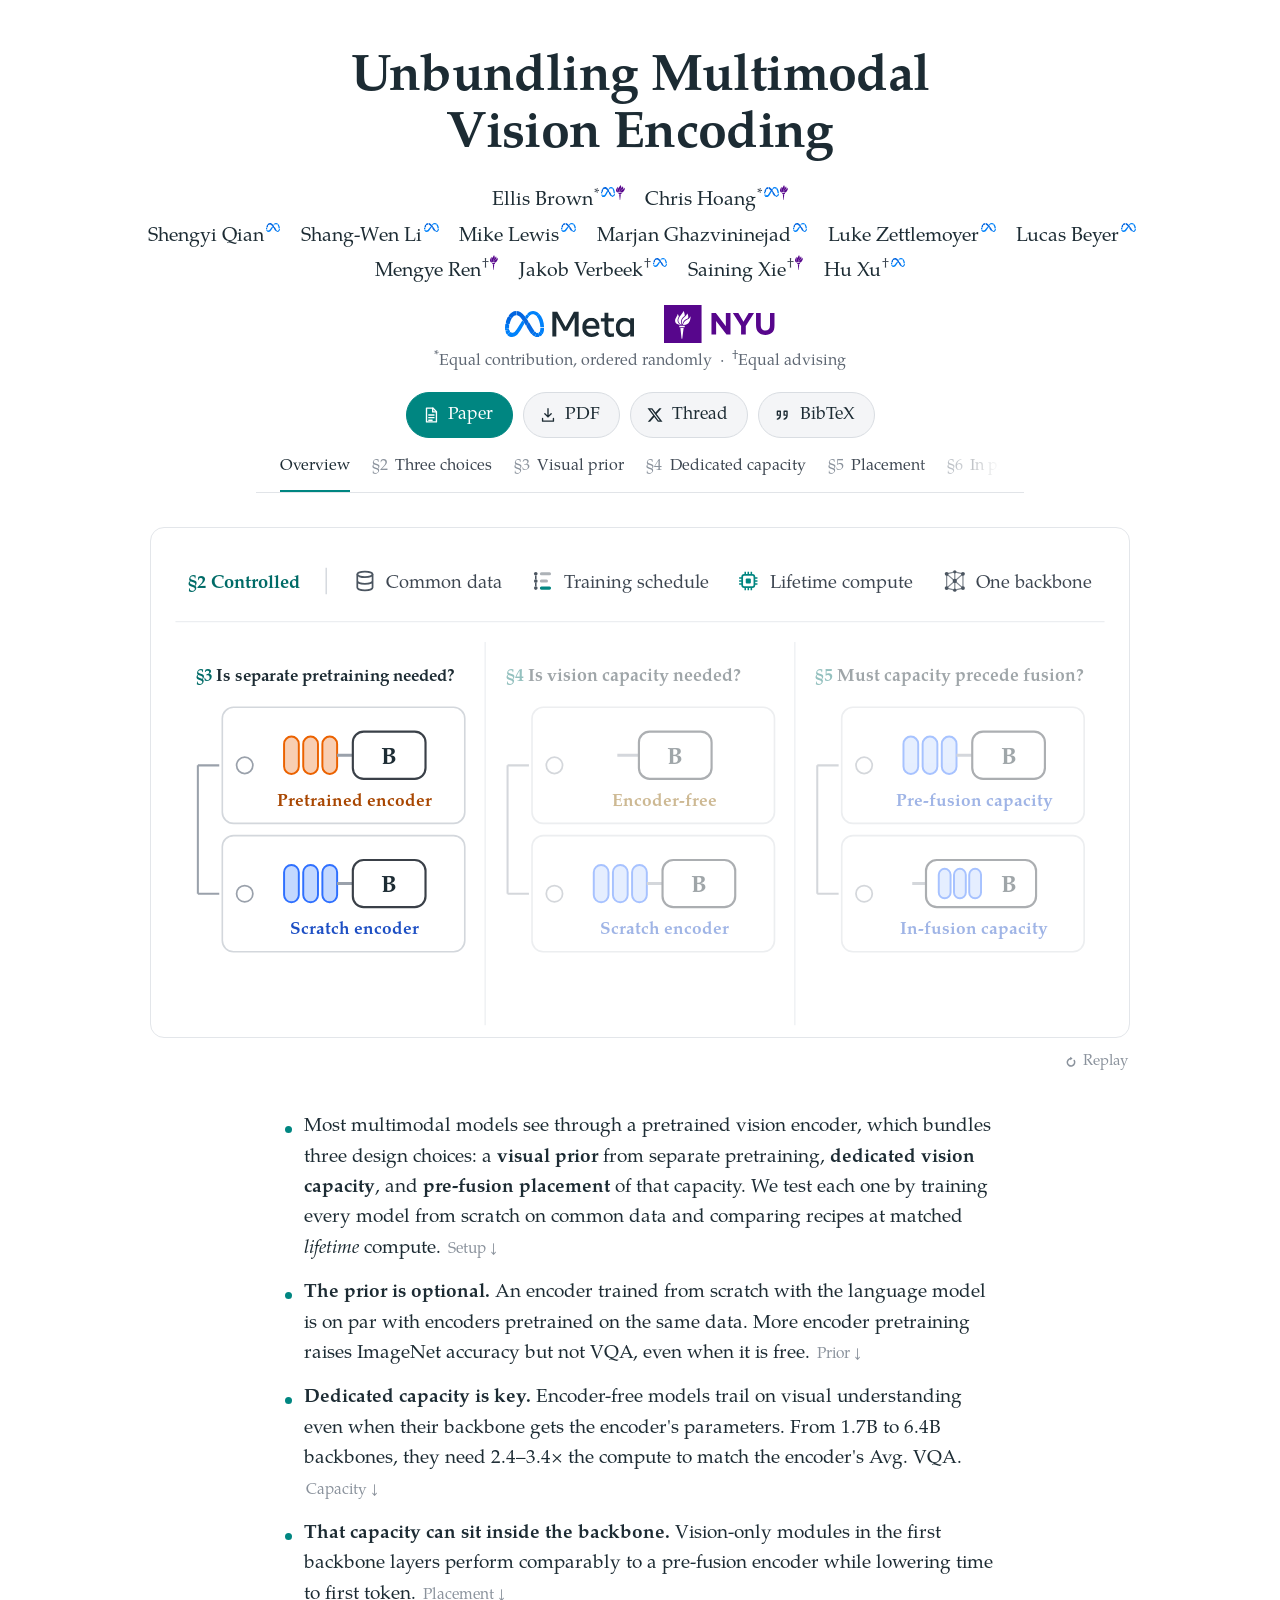
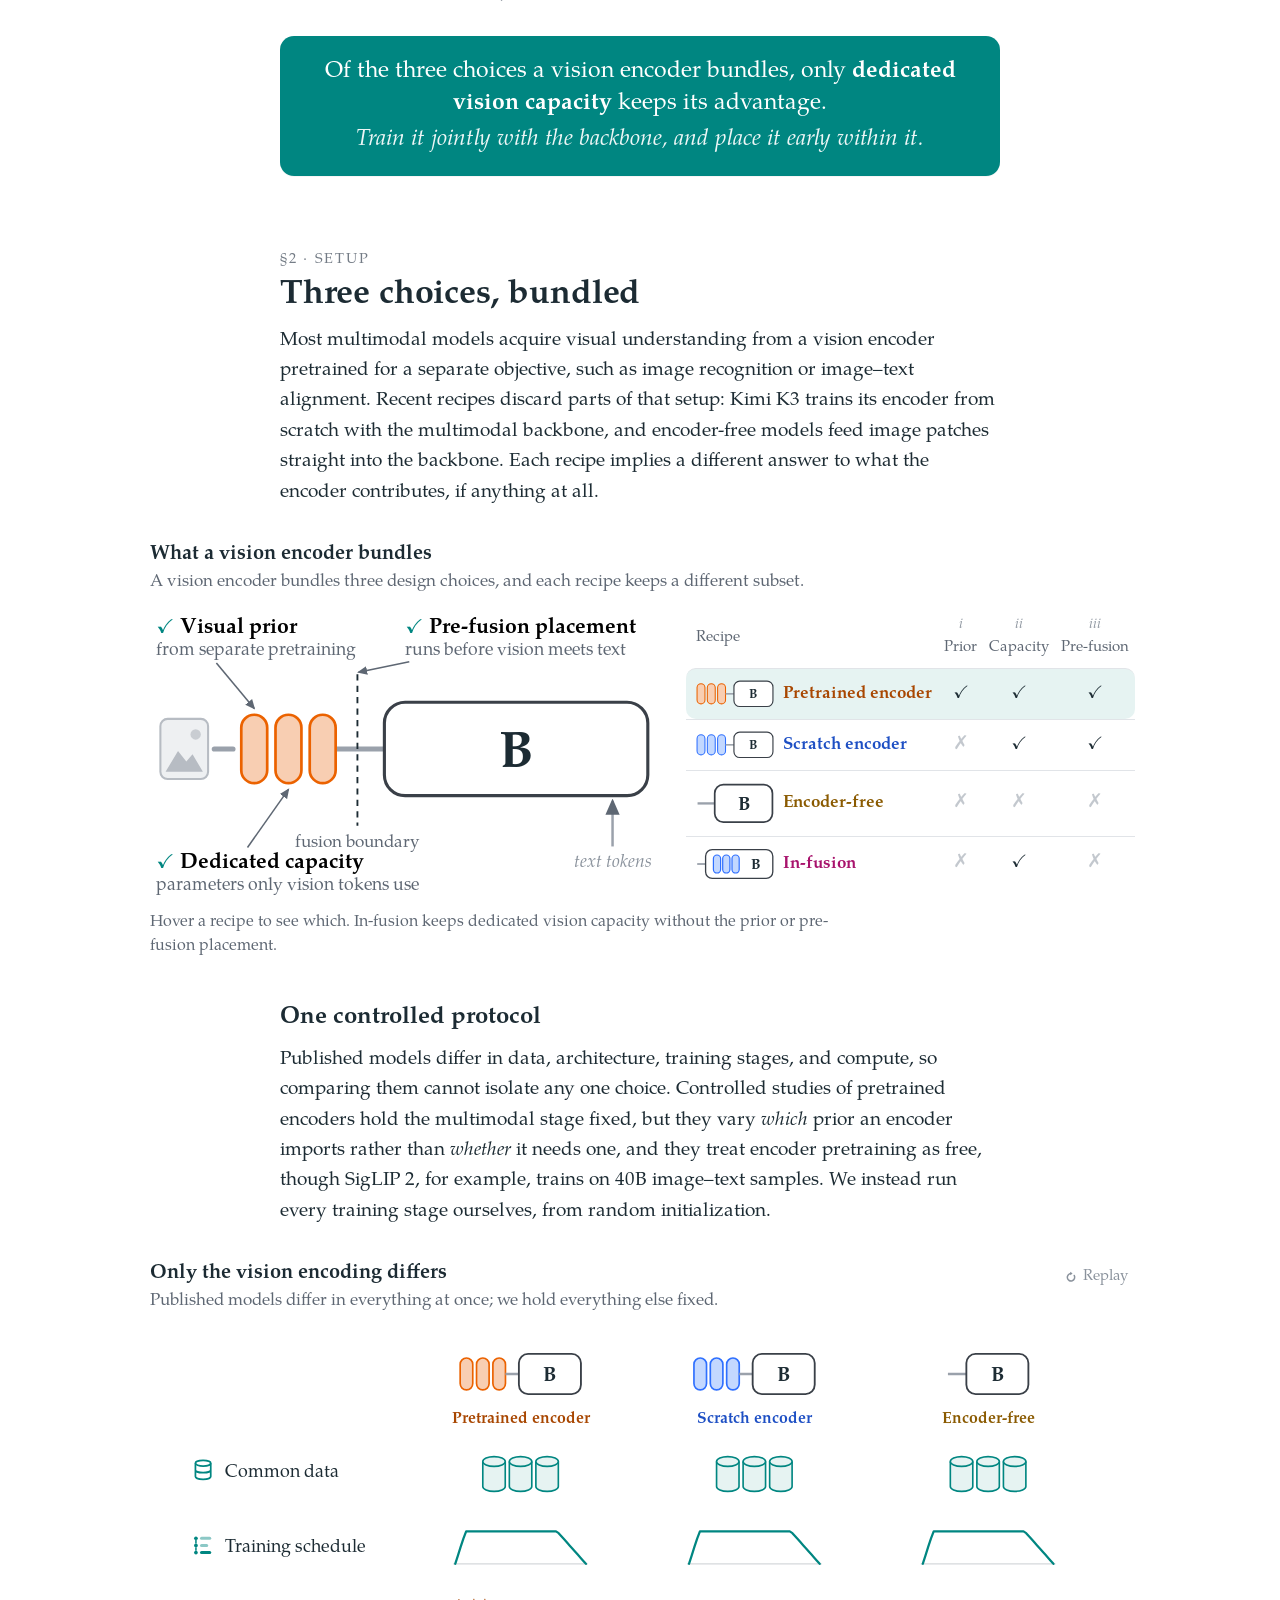
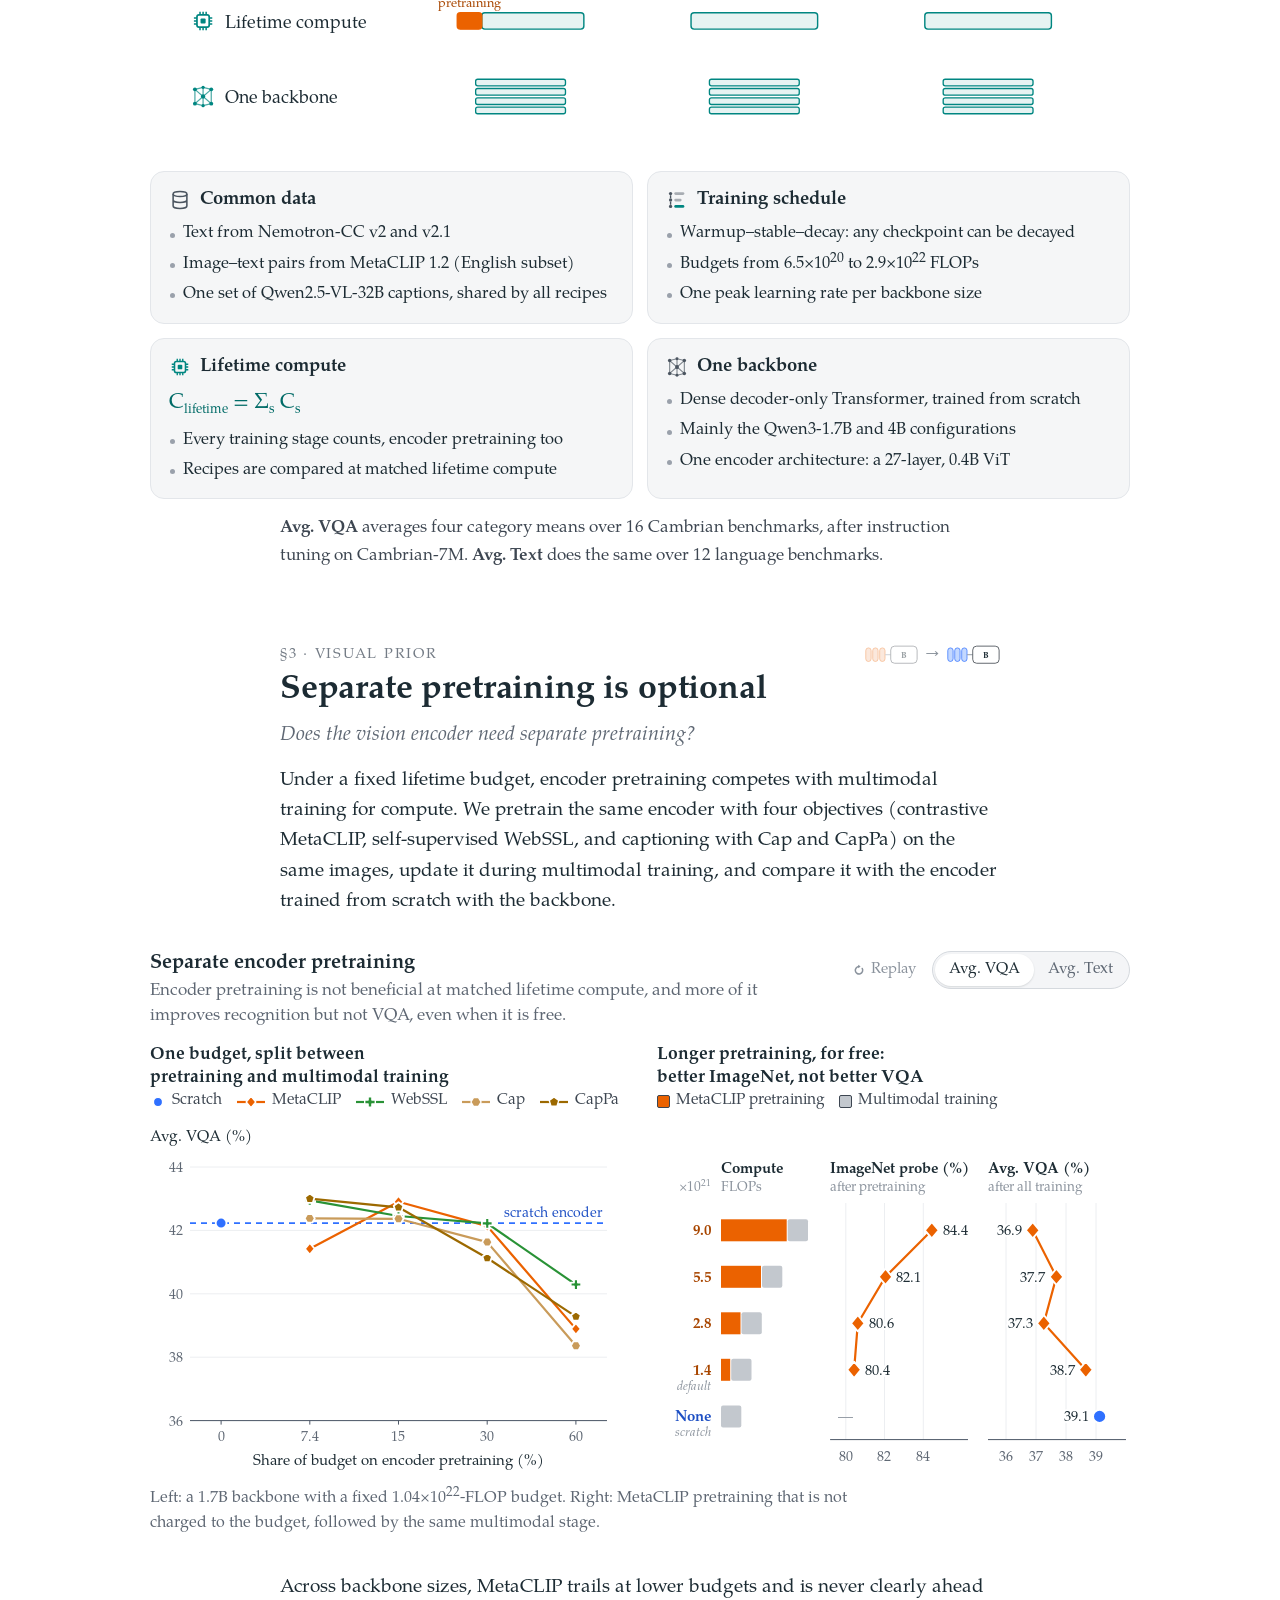
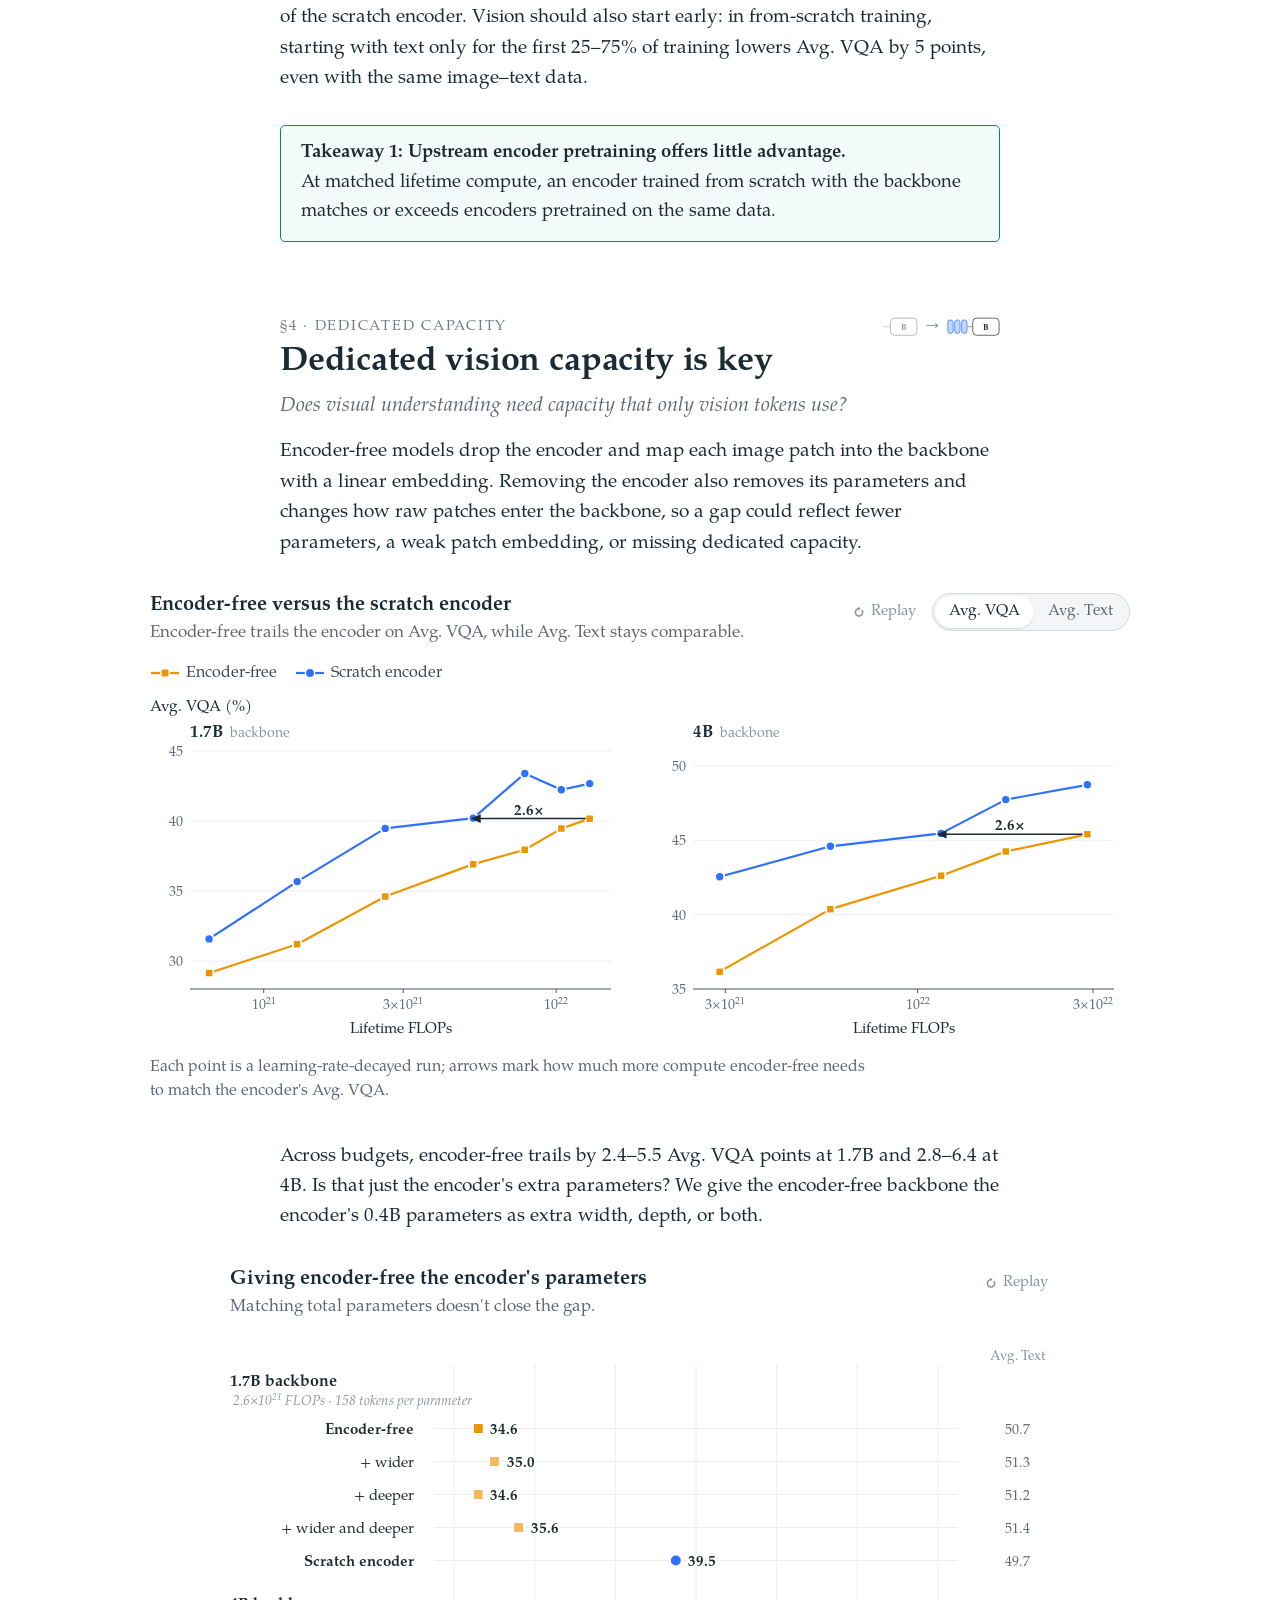
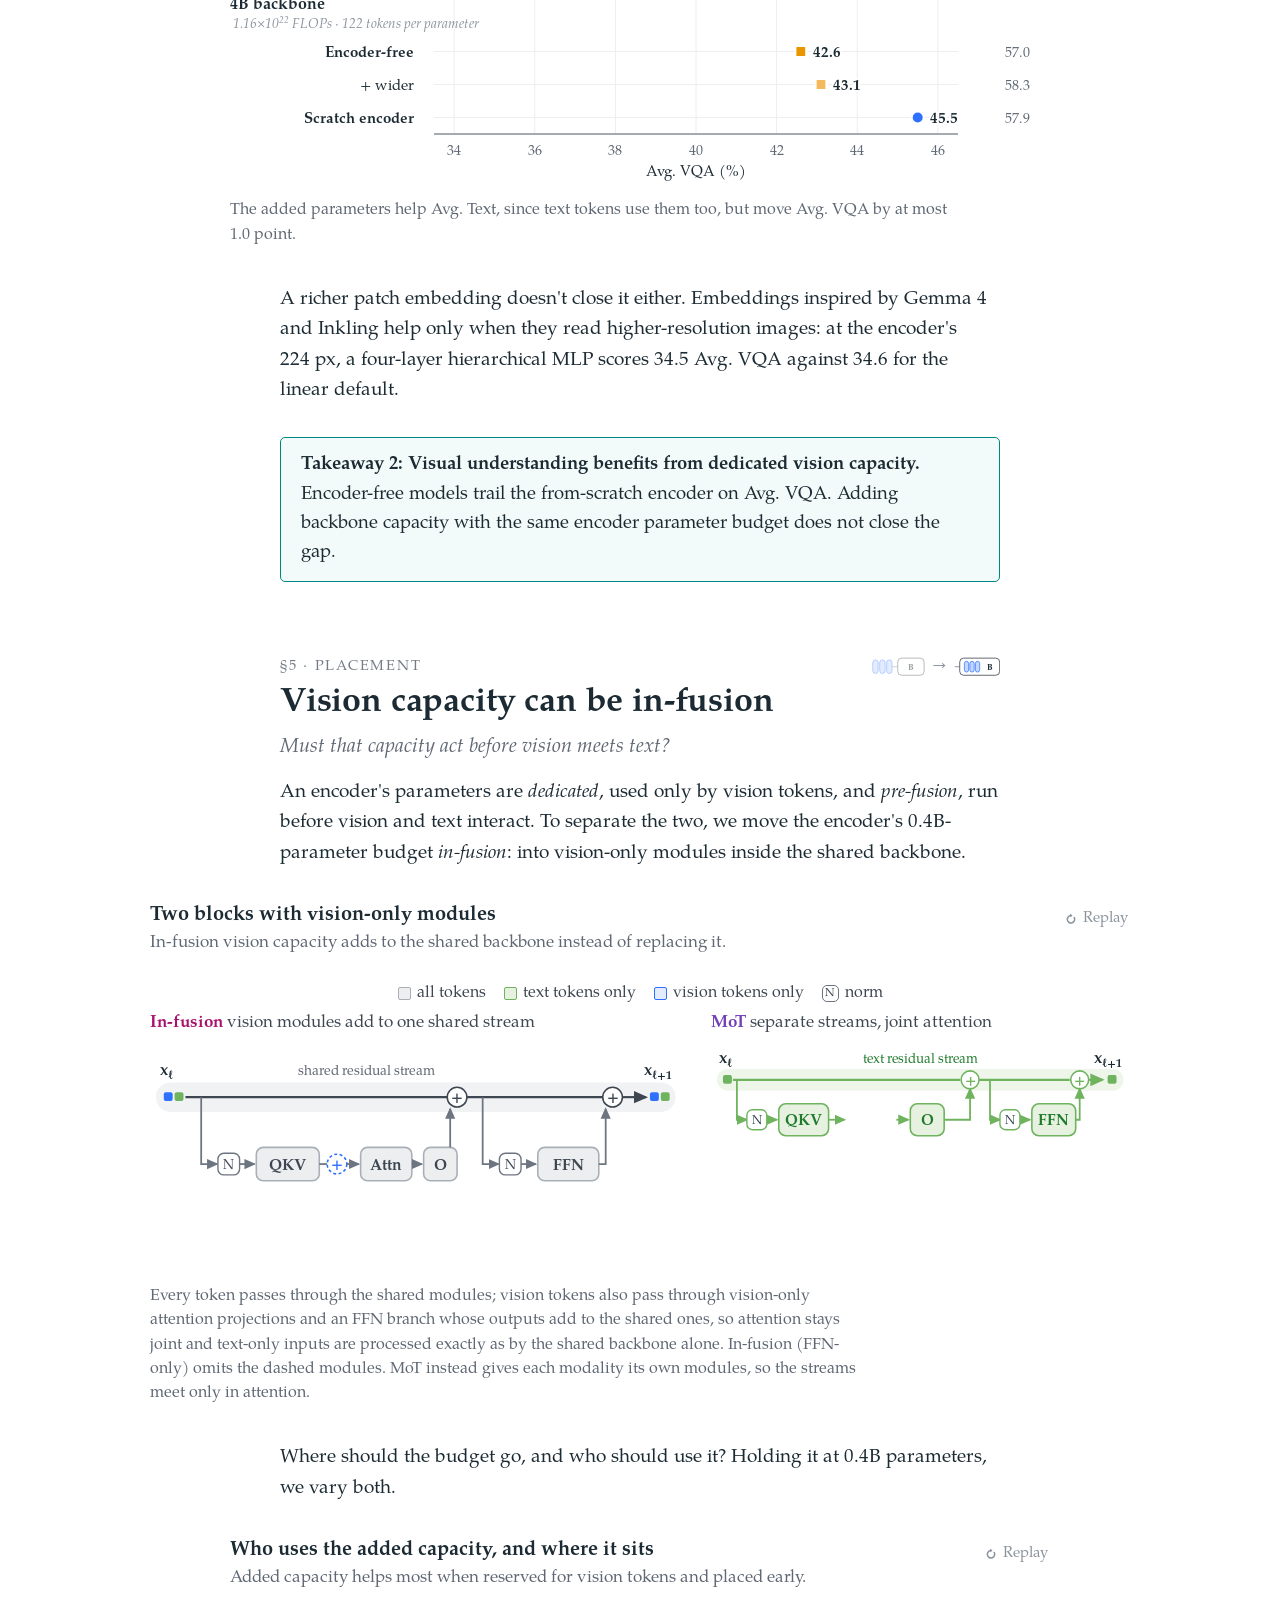
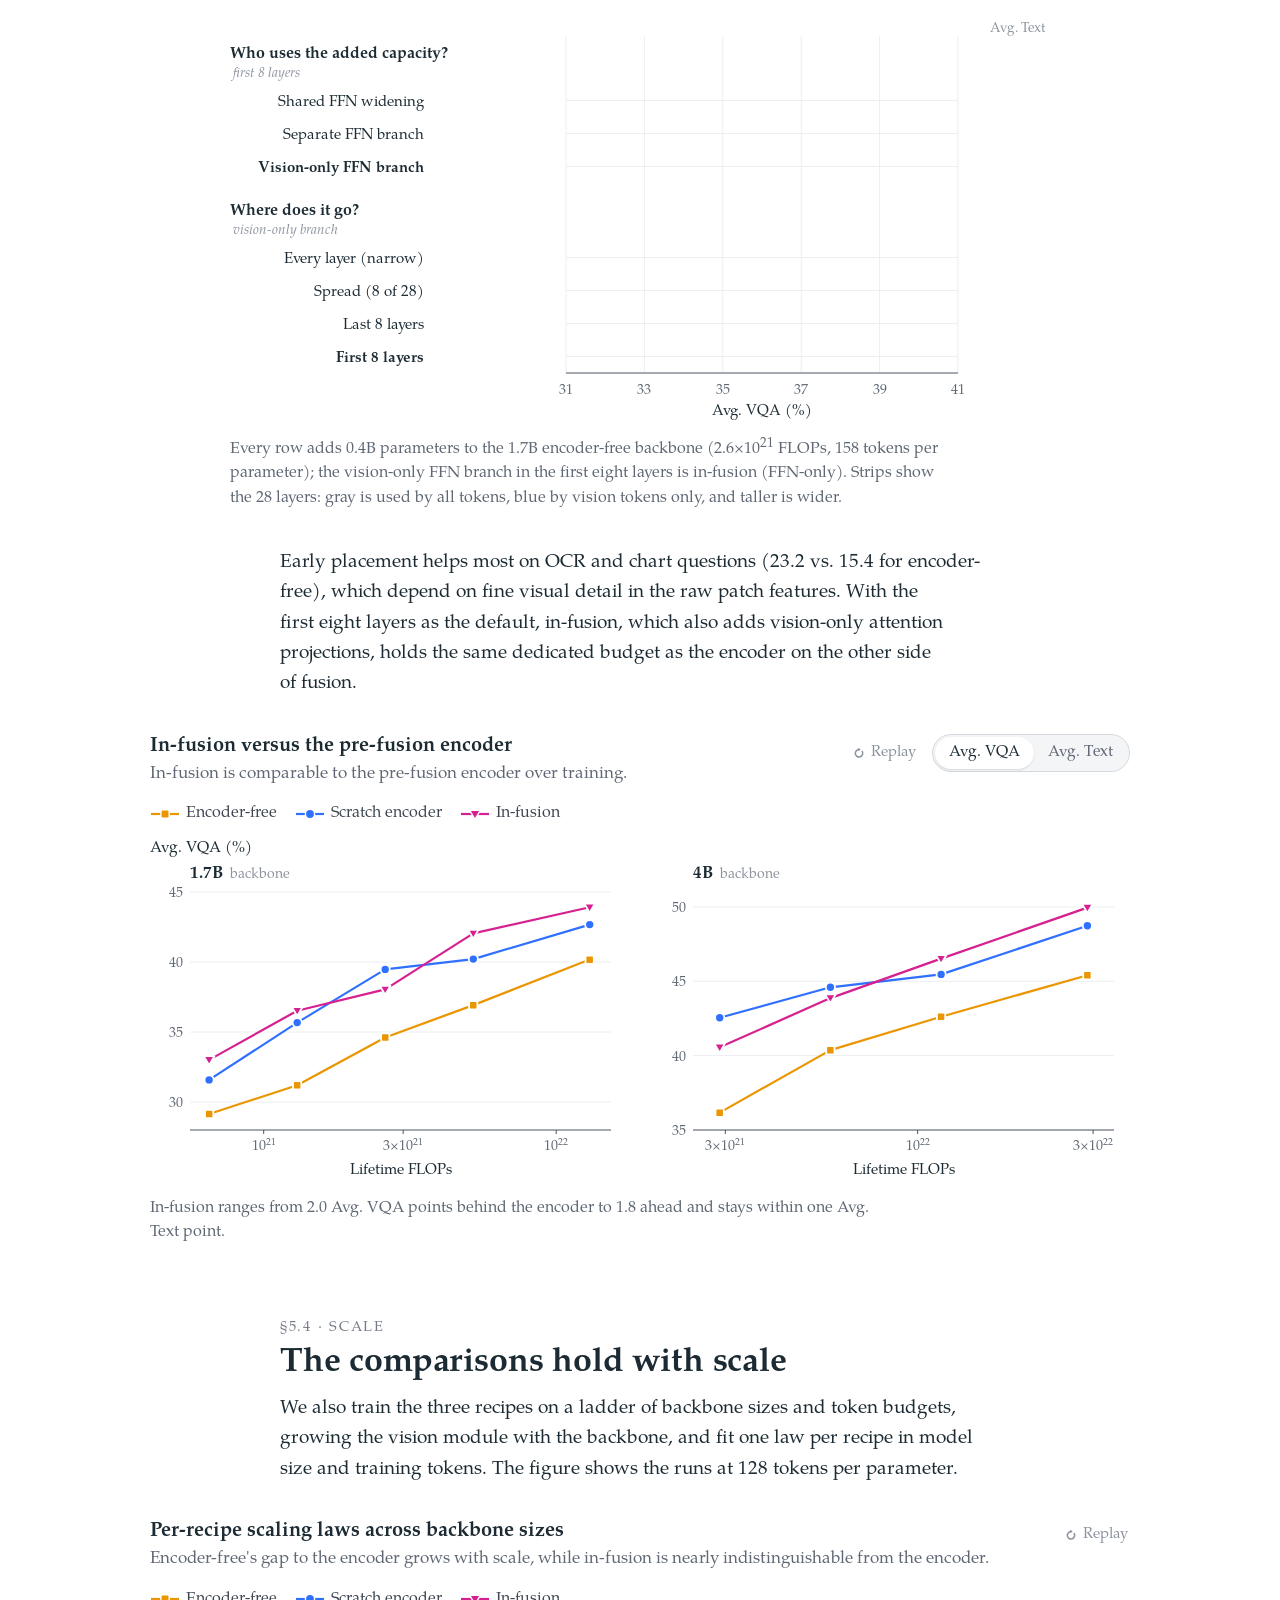
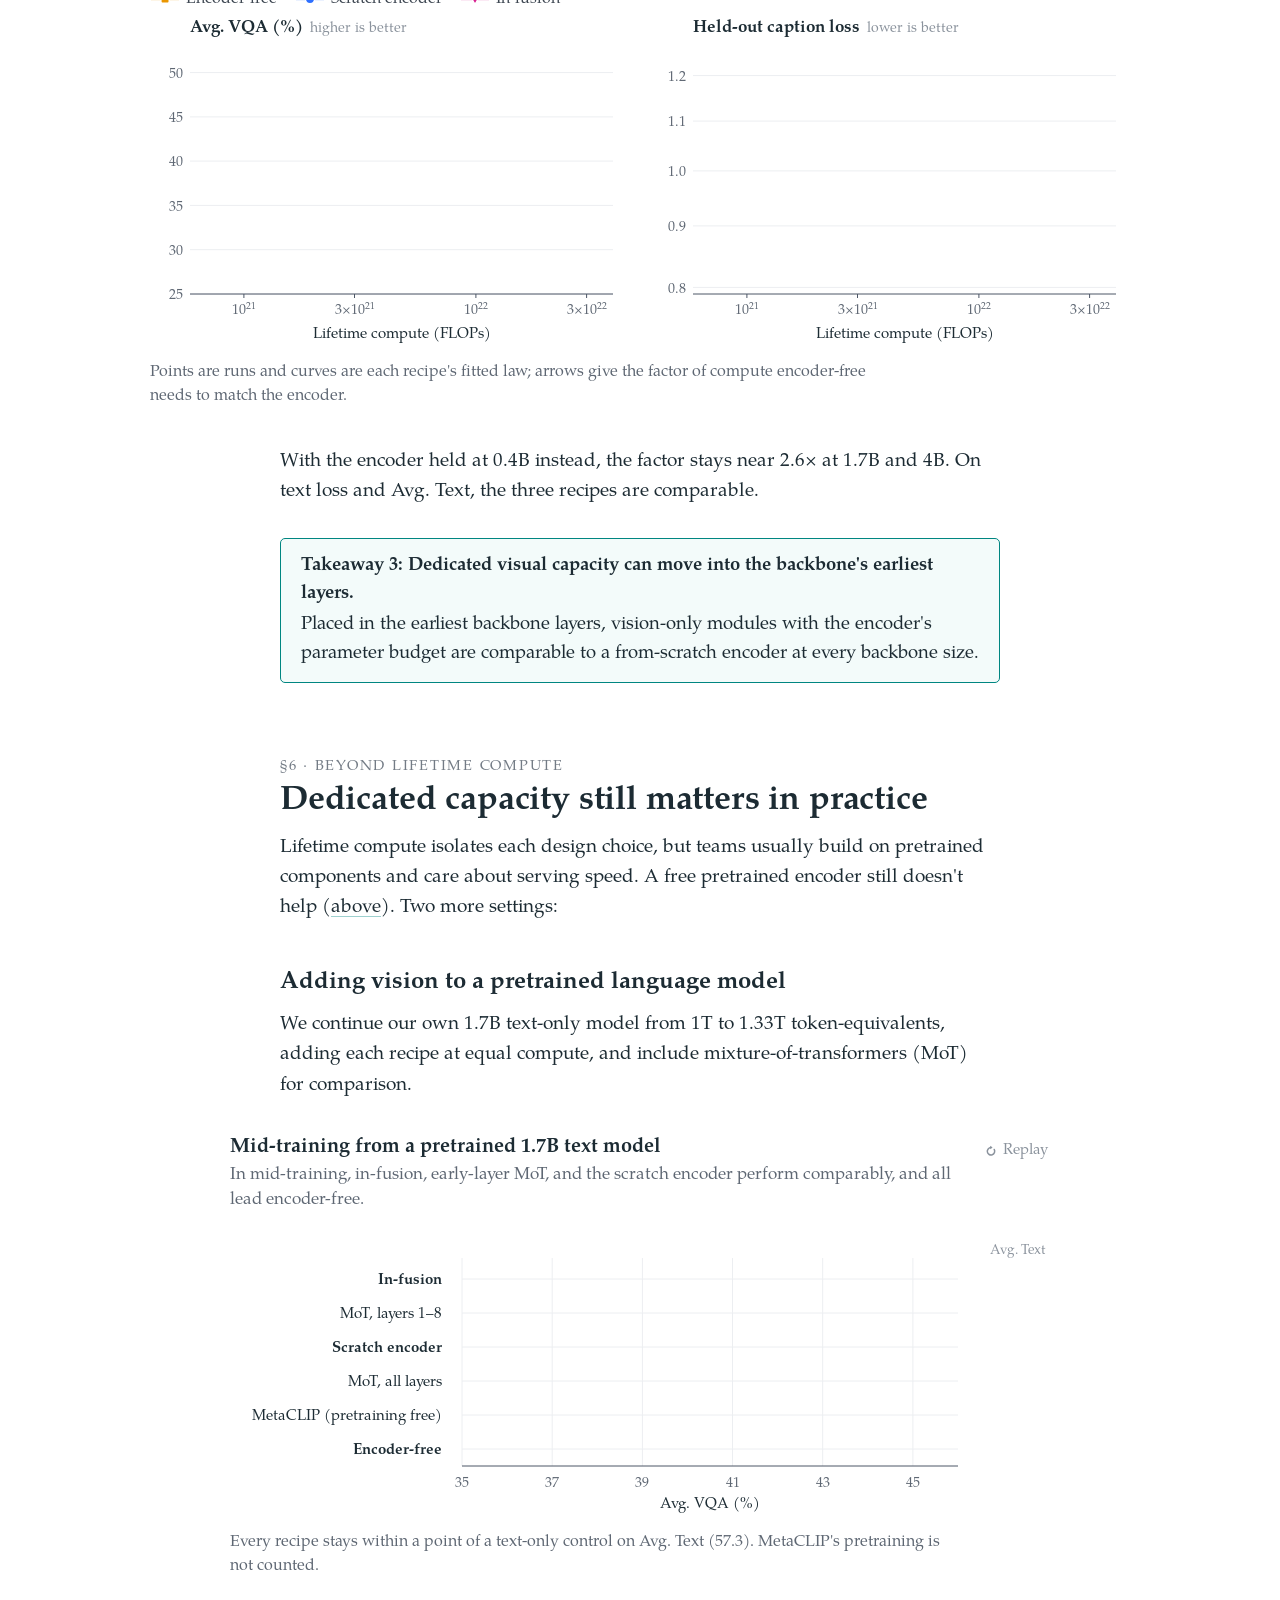
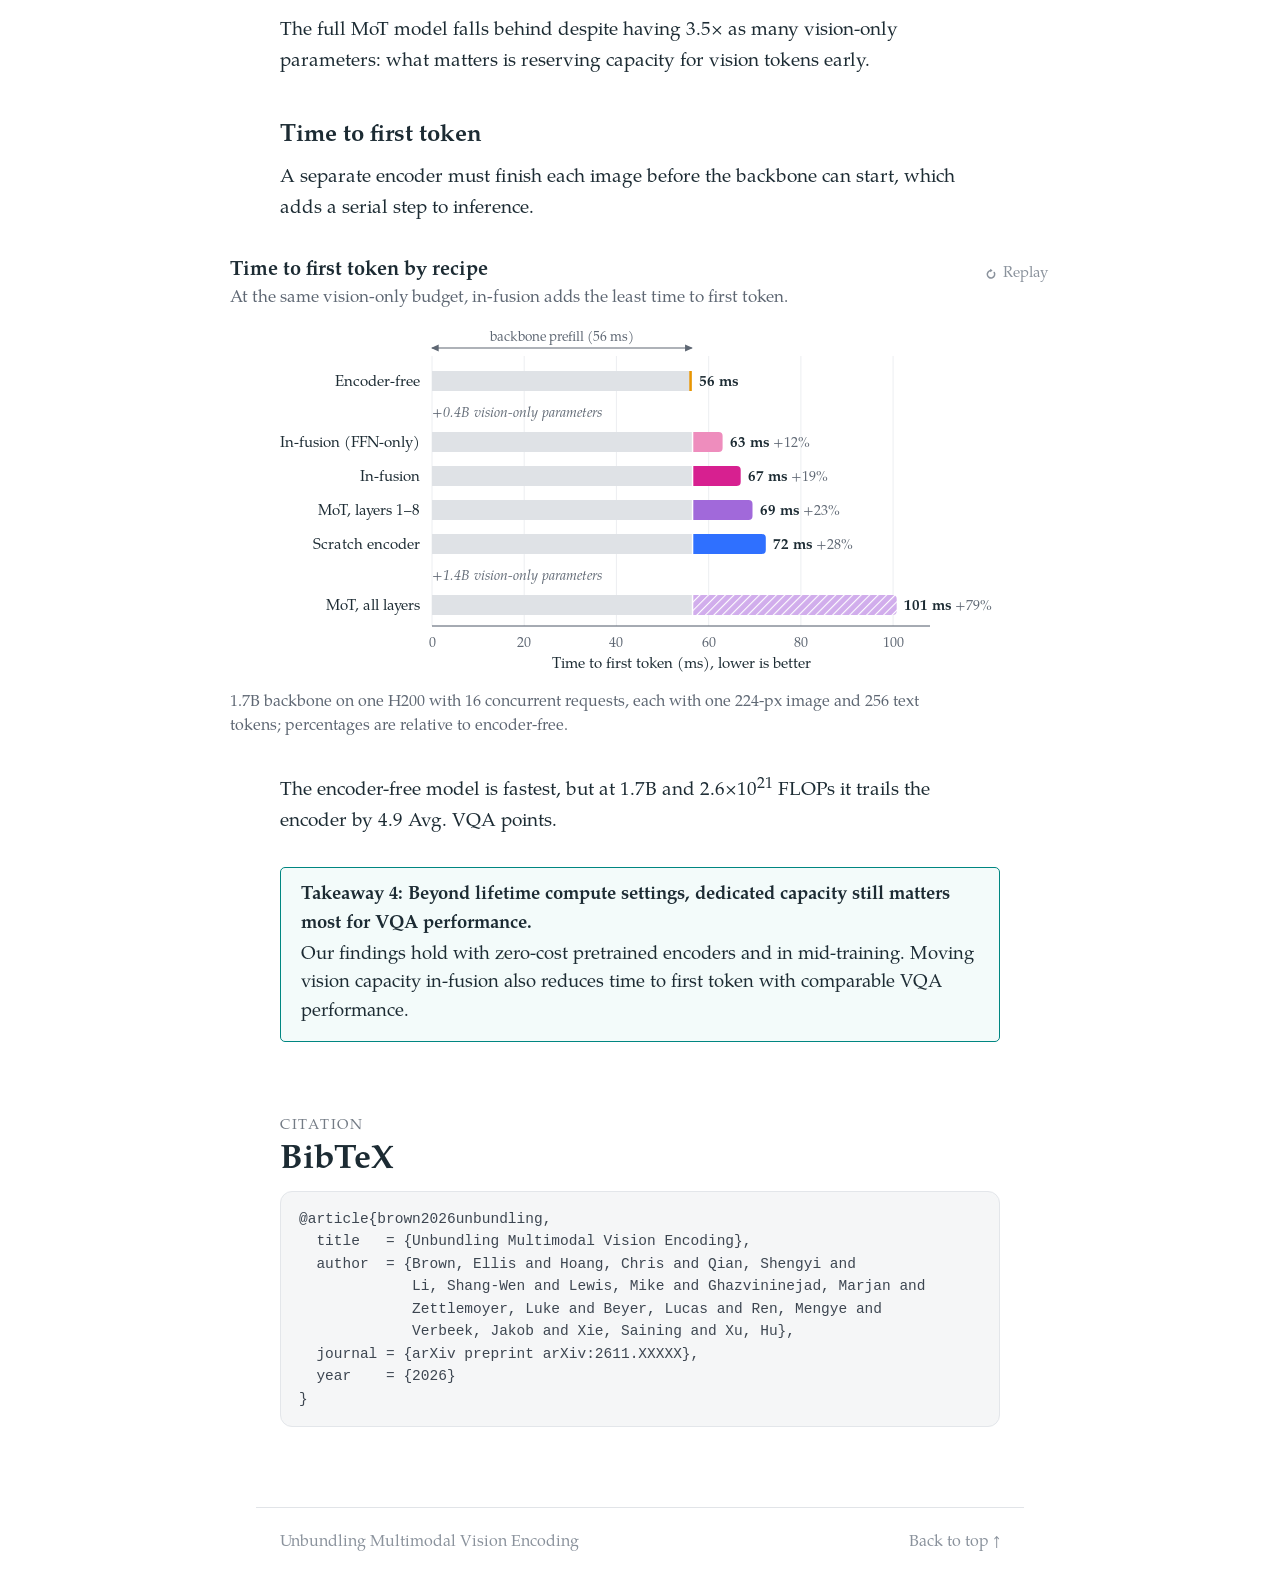
==== commit 8b4047d1: "Every chart and schematic builds; the in-fusion and MoT schematics follow the paper's Figure 4 - Bui" ====
--- a/index.html
+++ b/index.html
@@ -281,11 +281,14 @@
   <p>Across budgets, encoder-free trails by 2.4–5.5 Avg. VQA points at 1.7B and 2.8–6.4 at 4B. Is that just the encoder's extra parameters? We give the encoder-free backbone the encoder's 0.4B parameters as extra width, depth, or both.</p>
 
   <figure class="viz wide narrowish">
-    <div class="vh"><div>
-      <h4>Giving encoder-free the encoder's parameters</h4>
-      <p class="dek">Matching total parameters doesn't close the gap.</p>
-    </div></div>
-    <div class="chart" data-chart="steelman"></div>
+    <div class="vh">
+      <div>
+        <h4>Giving encoder-free the encoder's parameters</h4>
+        <p class="dek">Matching total parameters doesn't close the gap.</p>
+      </div>
+      <div class="vh-tools"><button class="replay" type="button"><svg viewBox="0 0 12 12" aria-hidden="true"><path d="M9.2 4.45A3.7 3.7 0 1 1 6 2.6" fill="none" stroke="currentColor" stroke-width="1.5" stroke-linecap="round"/><path d="M7.6 2.6L5.2 0.85v3.5z" fill="currentColor"/></svg>Replay</button></div>
+    </div>
+    <div class="chart" data-chart="steelman" data-build></div>
     <figcaption>The added parameters help Avg. Text, since text tokens use them too, but move Avg. VQA by at most 1.0 point.</figcaption>
   </figure>
 
@@ -302,18 +305,22 @@
   <p>An encoder's parameters are <em>dedicated</em>, used only by vision tokens, and <em>pre-fusion</em>, run before vision and text interact. To separate the two, we move the encoder's 0.4B-parameter budget <em>in-fusion</em>: into vision-only modules inside the shared backbone.</p>
 
   <figure class="viz wide">
-    <div class="vh"><div>
-      <h4>Two blocks with vision-only modules</h4>
-      <p class="dek">In-fusion vision capacity adds to the shared backbone instead of replacing it.</p>
-    </div></div>
-    <div class="schematics">
-      <div class="sch"><div class="sch-t"><b class="c-inf">In-fusion</b> vision modules add to one shared stream</div><div data-schematic="infusion"></div></div>
-      <div class="sch"><div class="sch-t"><b class="c-mot">MoT</b> separate streams, joint attention</div><div data-schematic="mot"></div></div>
+    <div class="vh">
+      <div>
+        <h4>Two blocks with vision-only modules</h4>
+        <p class="dek">In-fusion vision capacity adds to the shared backbone instead of replacing it.</p>
+      </div>
+      <div class="vh-tools"><button class="replay" type="button"><svg viewBox="0 0 12 12" aria-hidden="true"><path d="M9.2 4.45A3.7 3.7 0 1 1 6 2.6" fill="none" stroke="currentColor" stroke-width="1.5" stroke-linecap="round"/><path d="M7.6 2.6L5.2 0.85v3.5z" fill="currentColor"/></svg>Replay</button></div>
     </div>
     <div class="legend center">
       <span class="li"><span class="sw sw-shared"></span>all tokens</span>
       <span class="li"><span class="sw sw-text"></span>text tokens only</span>
       <span class="li"><span class="sw sw-vis"></span>vision tokens only</span>
+      <span class="li"><span class="sw-n">N</span>norm</span>
+    </div>
+    <div class="schematics">
+      <div class="sch"><div class="sch-t"><b class="c-inf">In-fusion</b> vision modules add to one shared stream</div><div data-schematic="infusion" data-build></div></div>
+      <div class="sch"><div class="sch-t"><b class="c-mot">MoT</b> separate streams, joint attention</div><div data-schematic="mot" data-build></div></div>
     </div>
     <figcaption>Every token passes through the shared modules; vision tokens also pass through vision-only attention projections and an FFN branch whose outputs add to the shared ones, so attention stays joint and text-only inputs are processed exactly as by the shared backbone alone. In-fusion (FFN-only) omits the dashed modules. MoT instead gives each modality its own modules, so the streams meet only in attention.</figcaption>
   </figure>
@@ -340,7 +347,7 @@
         <h4>In-fusion versus the pre-fusion encoder</h4>
         <p class="dek">In-fusion is comparable to the pre-fusion encoder over training.</p>
       </div>
-      <div class="seg" data-for="fig-inf" role="group" aria-label="Metric"><button data-metric="vqa" aria-pressed="true">Avg. VQA</button><button data-metric="text" aria-pressed="false">Avg. Text</button></div>
+      <div class="vh-tools"><button class="replay" type="button"><svg viewBox="0 0 12 12" aria-hidden="true"><path d="M9.2 4.45A3.7 3.7 0 1 1 6 2.6" fill="none" stroke="currentColor" stroke-width="1.5" stroke-linecap="round"/><path d="M7.6 2.6L5.2 0.85v3.5z" fill="currentColor"/></svg>Replay</button><div class="seg" data-for="fig-inf" role="group" aria-label="Metric"><button data-metric="vqa" aria-pressed="true">Avg. VQA</button><button data-metric="text" aria-pressed="false">Avg. Text</button></div></div>
     </div>
     <div class="legend">
       <span class="li"><span data-key="encoderFree"></span>Encoder-free</span>
@@ -348,7 +355,7 @@
       <span class="li"><span data-key="infusion"></span>In-fusion</span>
     </div>
     <div class="ytitle" data-ytitle-for="trajInf">Avg. VQA (%)</div>
-    <div class="chart" data-chart="trajInf"></div>
+    <div class="chart" data-chart="trajInf" data-build></div>
     <figcaption>In-fusion ranges from 2.0 Avg. VQA points behind the encoder to 1.8 ahead and stays within one Avg. Text point.</figcaption>
   </figure>
 
@@ -391,11 +398,14 @@
   <h3>Adding vision to a pretrained language model</h3>
   <p>We continue our own 1.7B text-only model from 1T to 1.33T token-equivalents, adding each recipe at equal compute, and include mixture-of-transformers (MoT) for comparison.</p>
   <figure class="viz wide narrowish">
-    <div class="vh"><div>
-      <h4>Mid-training from a pretrained 1.7B text model</h4>
-      <p class="dek">In mid-training, in-fusion, early-layer MoT, and the scratch encoder perform comparably, and all lead encoder-free.</p>
-    </div></div>
-    <div class="chart" data-chart="mid"></div>
+    <div class="vh">
+      <div>
+        <h4>Mid-training from a pretrained 1.7B text model</h4>
+        <p class="dek">In mid-training, in-fusion, early-layer MoT, and the scratch encoder perform comparably, and all lead encoder-free.</p>
+      </div>
+      <div class="vh-tools"><button class="replay" type="button"><svg viewBox="0 0 12 12" aria-hidden="true"><path d="M9.2 4.45A3.7 3.7 0 1 1 6 2.6" fill="none" stroke="currentColor" stroke-width="1.5" stroke-linecap="round"/><path d="M7.6 2.6L5.2 0.85v3.5z" fill="currentColor"/></svg>Replay</button></div>
+    </div>
+    <div class="chart" data-chart="mid" data-build></div>
     <figcaption>Every recipe stays within a point of a text-only control on Avg. Text (57.3). MetaCLIP's pretraining is not counted.</figcaption>
   </figure>
   <p>The full MoT model falls behind despite having 3.5× as many vision-only parameters: what matters is reserving capacity for vision tokens early.</p>
--- a/static/css/style.css
+++ b/static/css/style.css
@@ -166,9 +166,10 @@
 .viz .vh-tools { flex: none; display: flex; align-items: center; gap: 14px; }
 .viz svg.anim { display: block; width: 100%; height: auto; }
 /* figure builds (main.js): a chart's marks stay hidden until its build starts, then land in order */
-.chart.pre-build [data-b] { opacity: 0; }
+.pre-build [data-b] { opacity: 0; }
 .chart [data-b="pt"] { transform-box: fill-box; transform-origin: center; }
 .chart [data-b="bar"], .chart [data-b="add"] { transform-box: fill-box; transform-origin: 0 50%; }
+.schematic [data-b="joint"] { transform-box: fill-box; transform-origin: center; }
 .tnum { font-variant-numeric: tabular-nums; }
 .hit-row { cursor: default; }
 .hit-row.on { fill: rgba(28, 43, 51, .035); }
@@ -185,9 +186,10 @@
 .legend .sw { width: 13px; height: 13px; border-radius: 2px; background: var(--c); }
 .legend[hidden] { display: none; }
 .sw { display: inline-block; width: 18px; height: 13px; border-radius: 4px; border: 1.5px solid; }
-.sw-shared { background: #eceef0; border-color: #a9afb7; }
-.sw-text { background: #e6f2df; border-color: #6fb35f; }
-.sw-vis { background: #e3ecff; border-color: #2f70ff; }
+.sw.sw-shared { background: #eceef0; border-color: #a9afb7; }
+.sw.sw-text { background: #e6f2df; border-color: #6fb35f; }
+.sw.sw-vis { background: #e3ecff; border-color: #2f70ff; }
+.sw-n { display: inline-grid; place-items: center; width: 17px; height: 17px; border: 1.4px solid #6d7580; border-radius: 5px; font-size: 11.5px; line-height: 1; color: #3d4651; }
 
 .seg { flex: none; display: inline-flex; border: 1px solid #d5d9de; border-radius: 999px; padding: 2px; background: #f4f5f7; }
 .seg button { border: 0; background: transparent; font: inherit; font-size: 15.5px; color: var(--muted); padding: 4px 14px 3px; border-radius: 999px; cursor: pointer; }
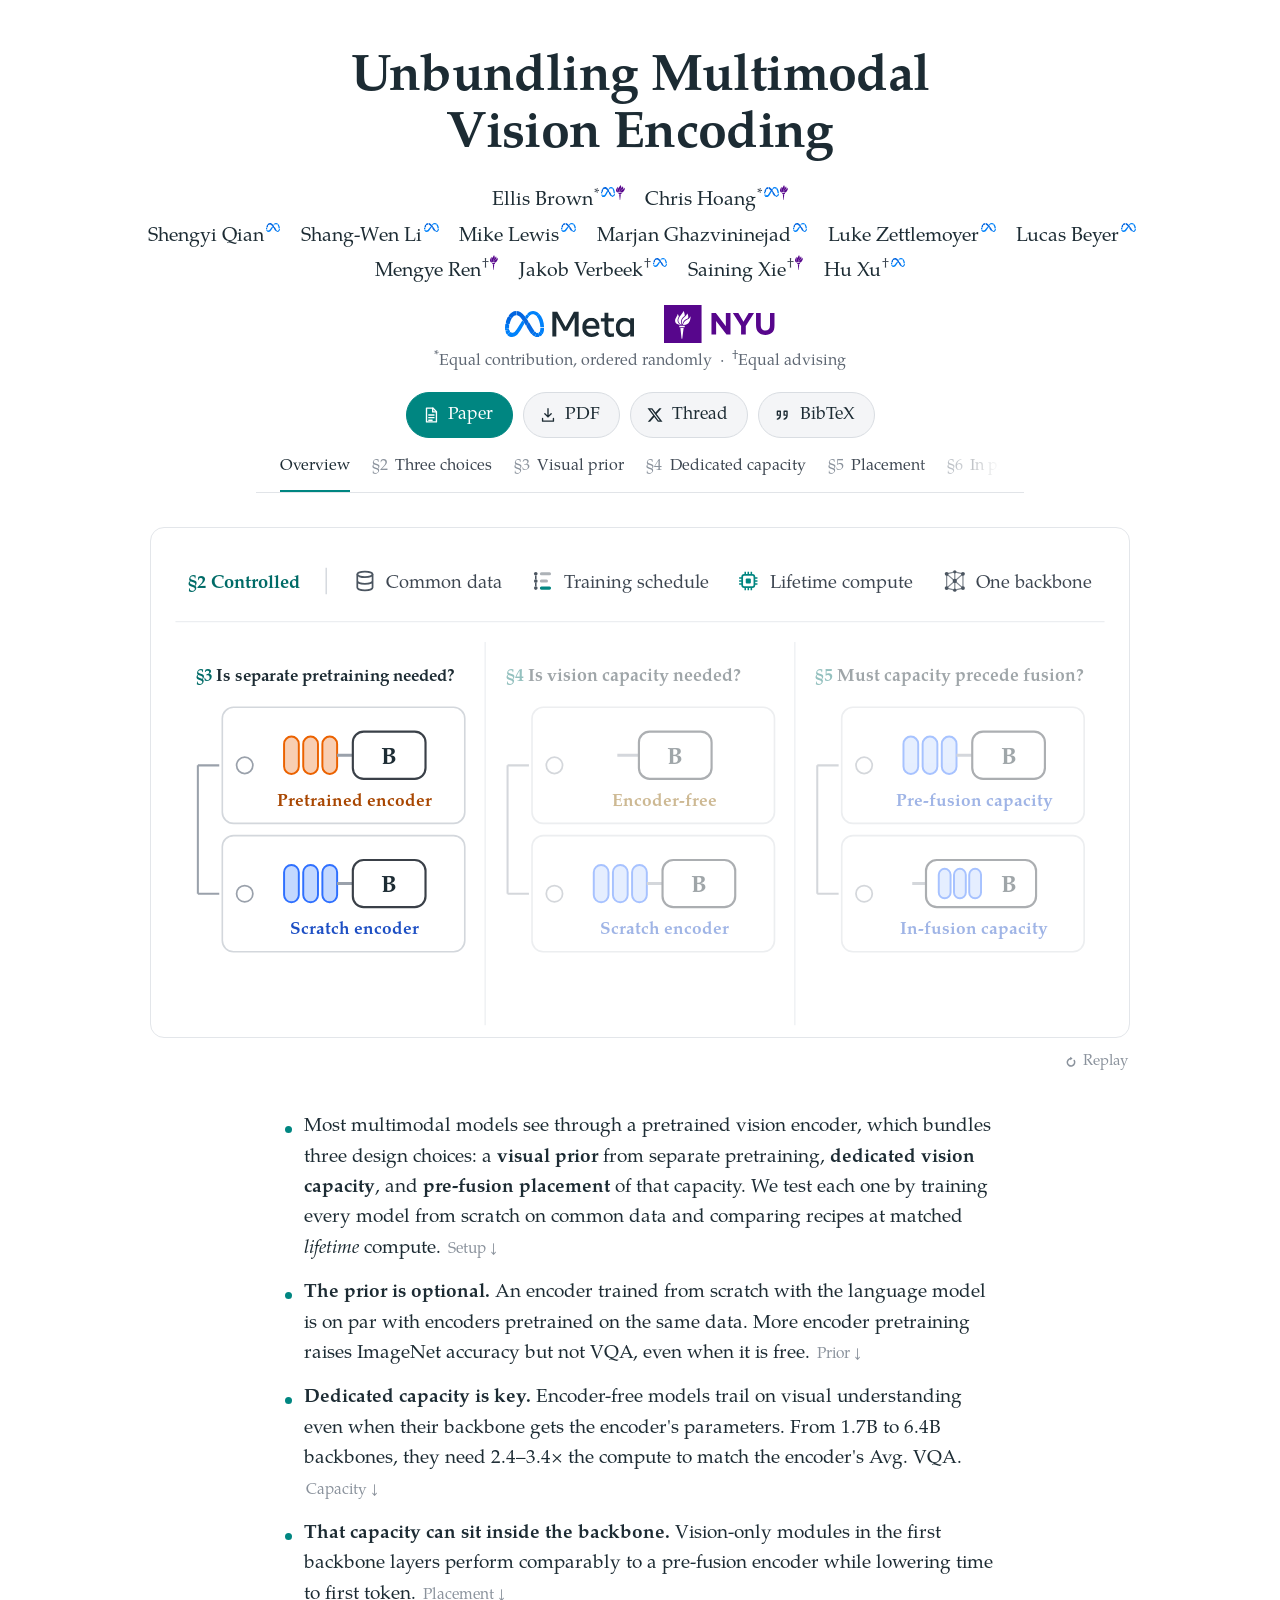
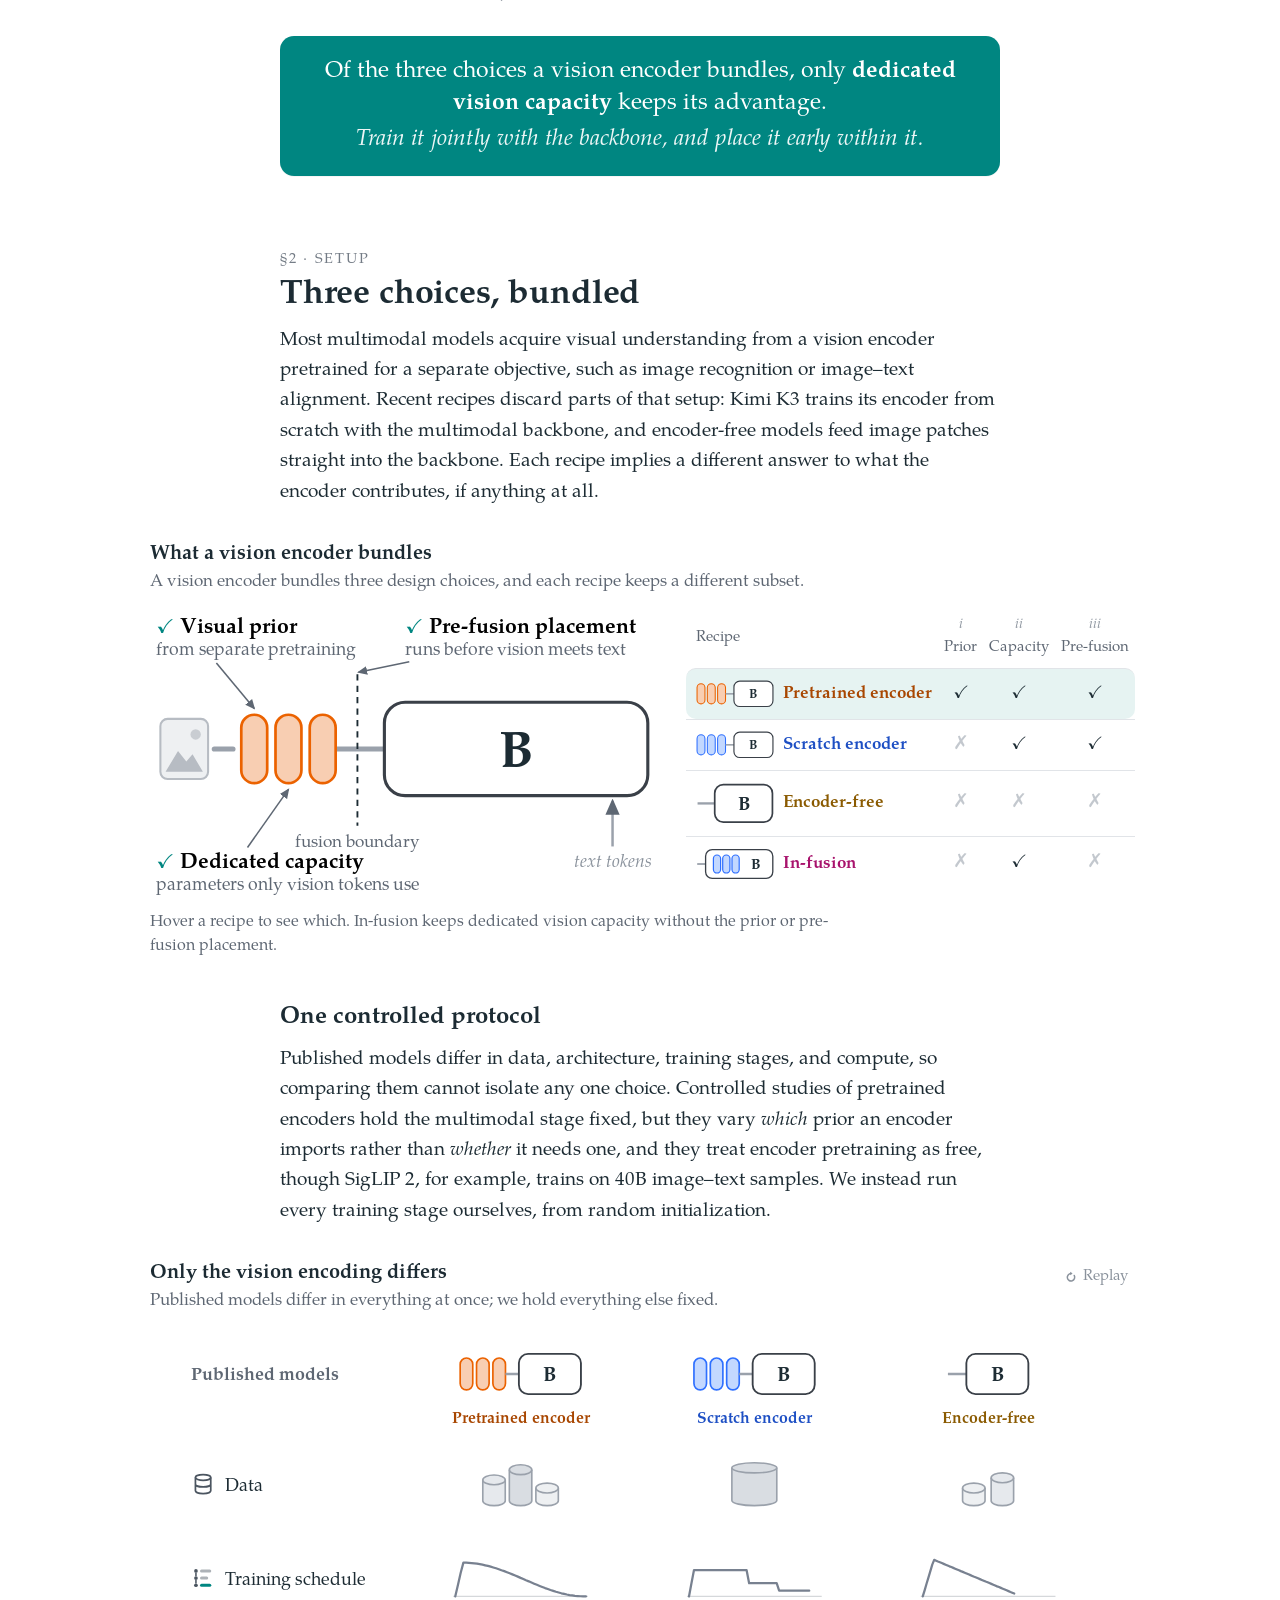
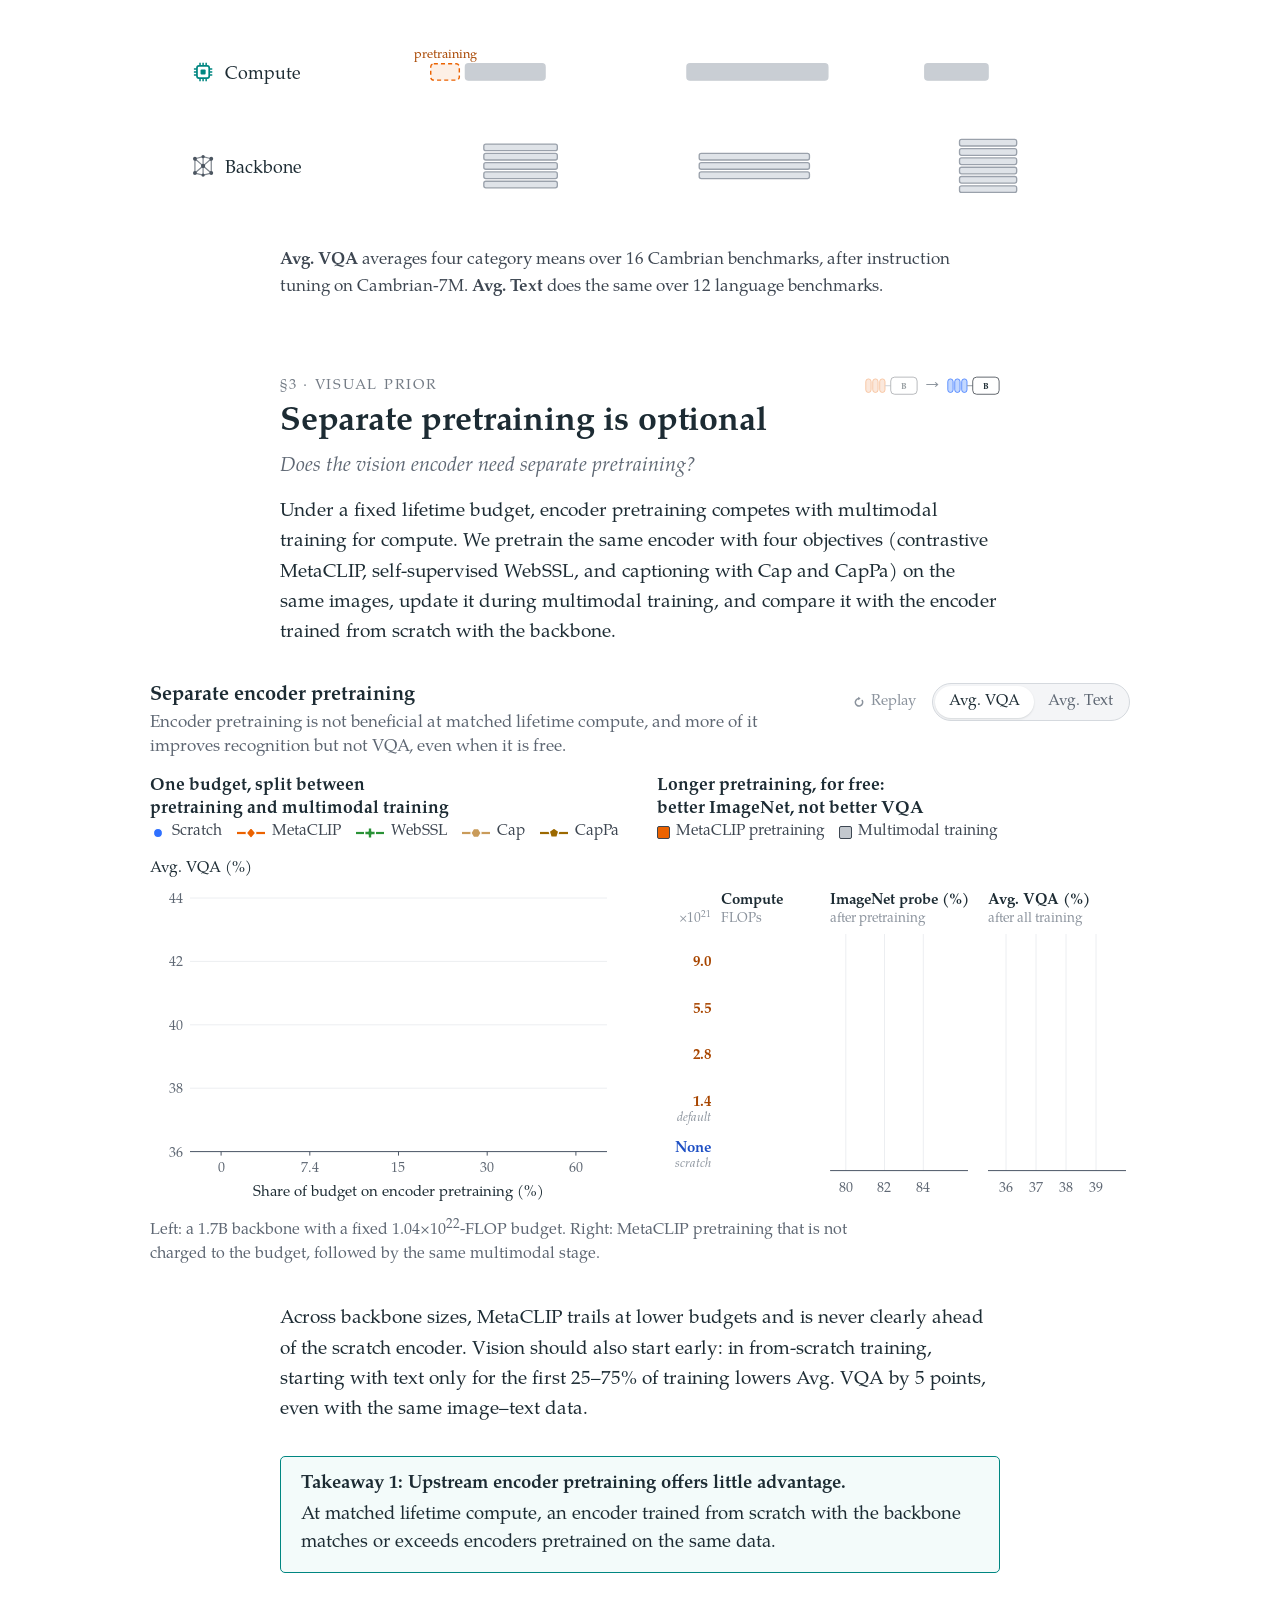
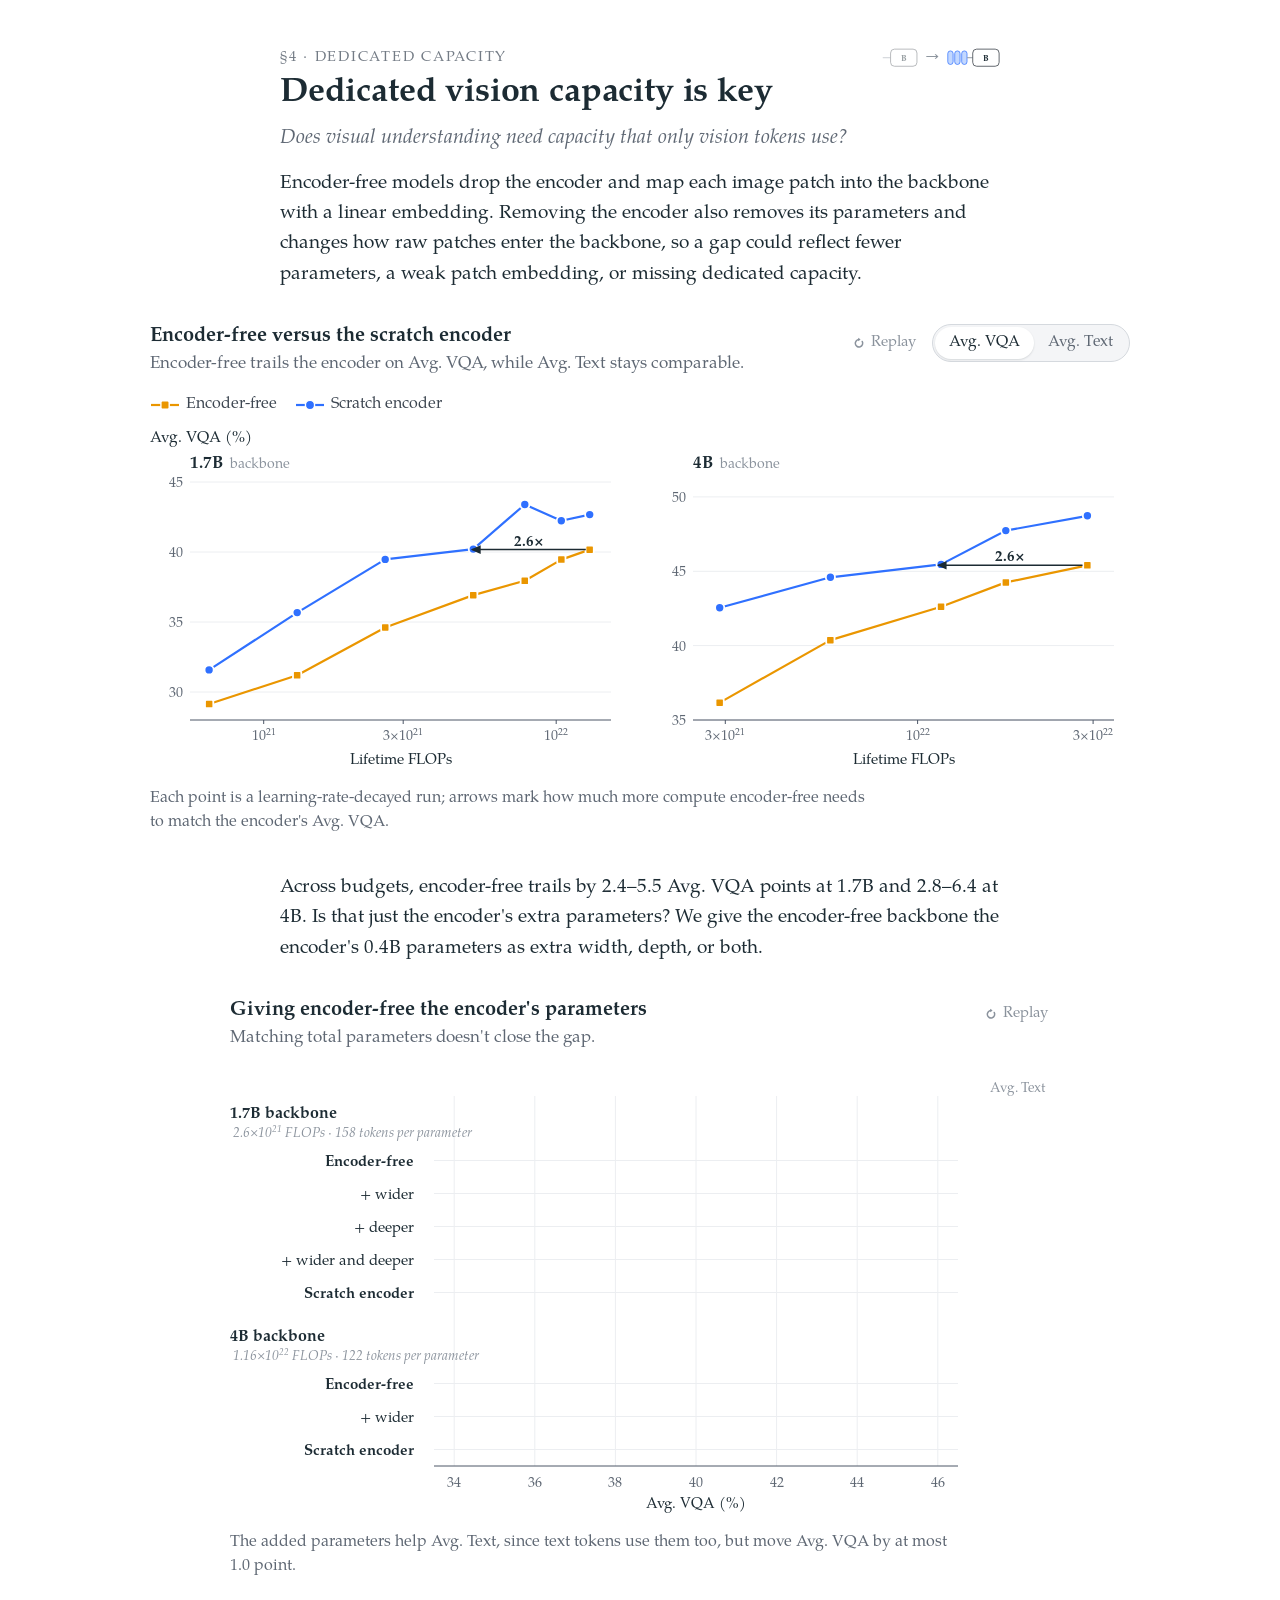
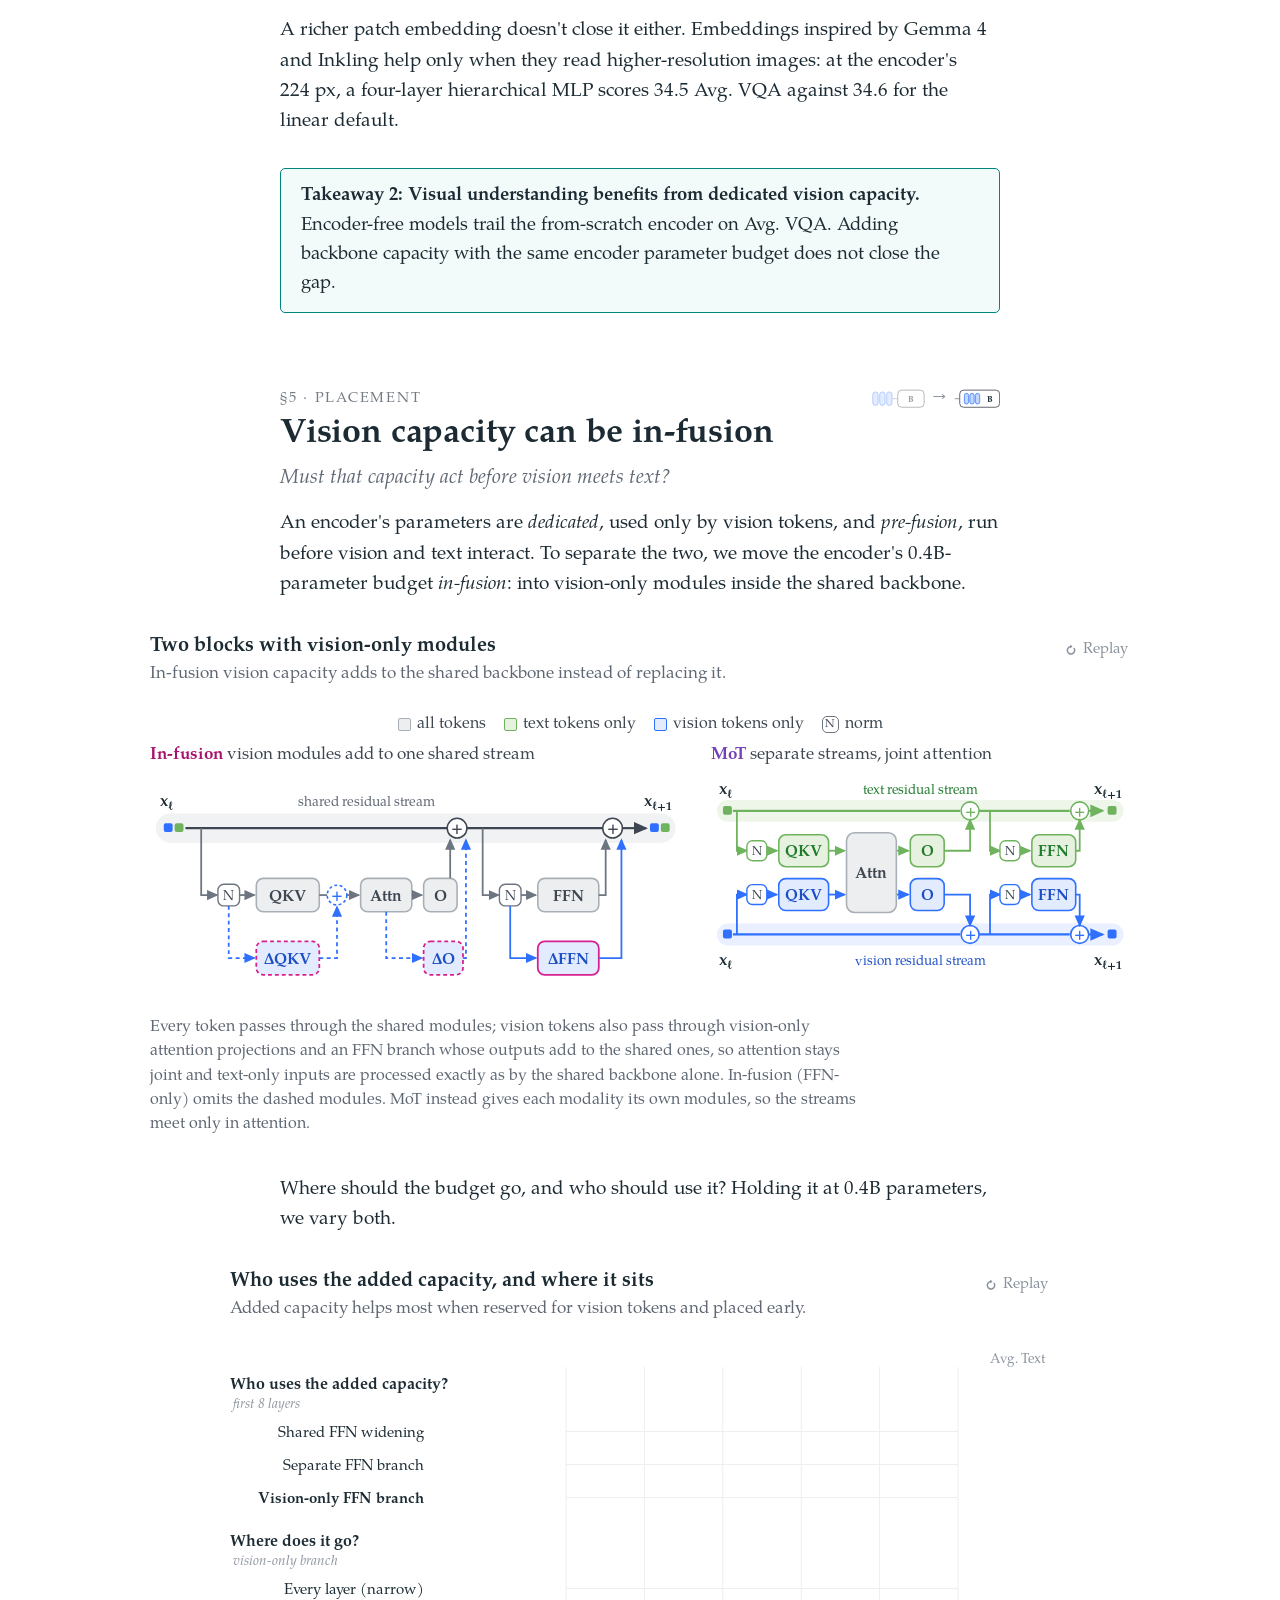
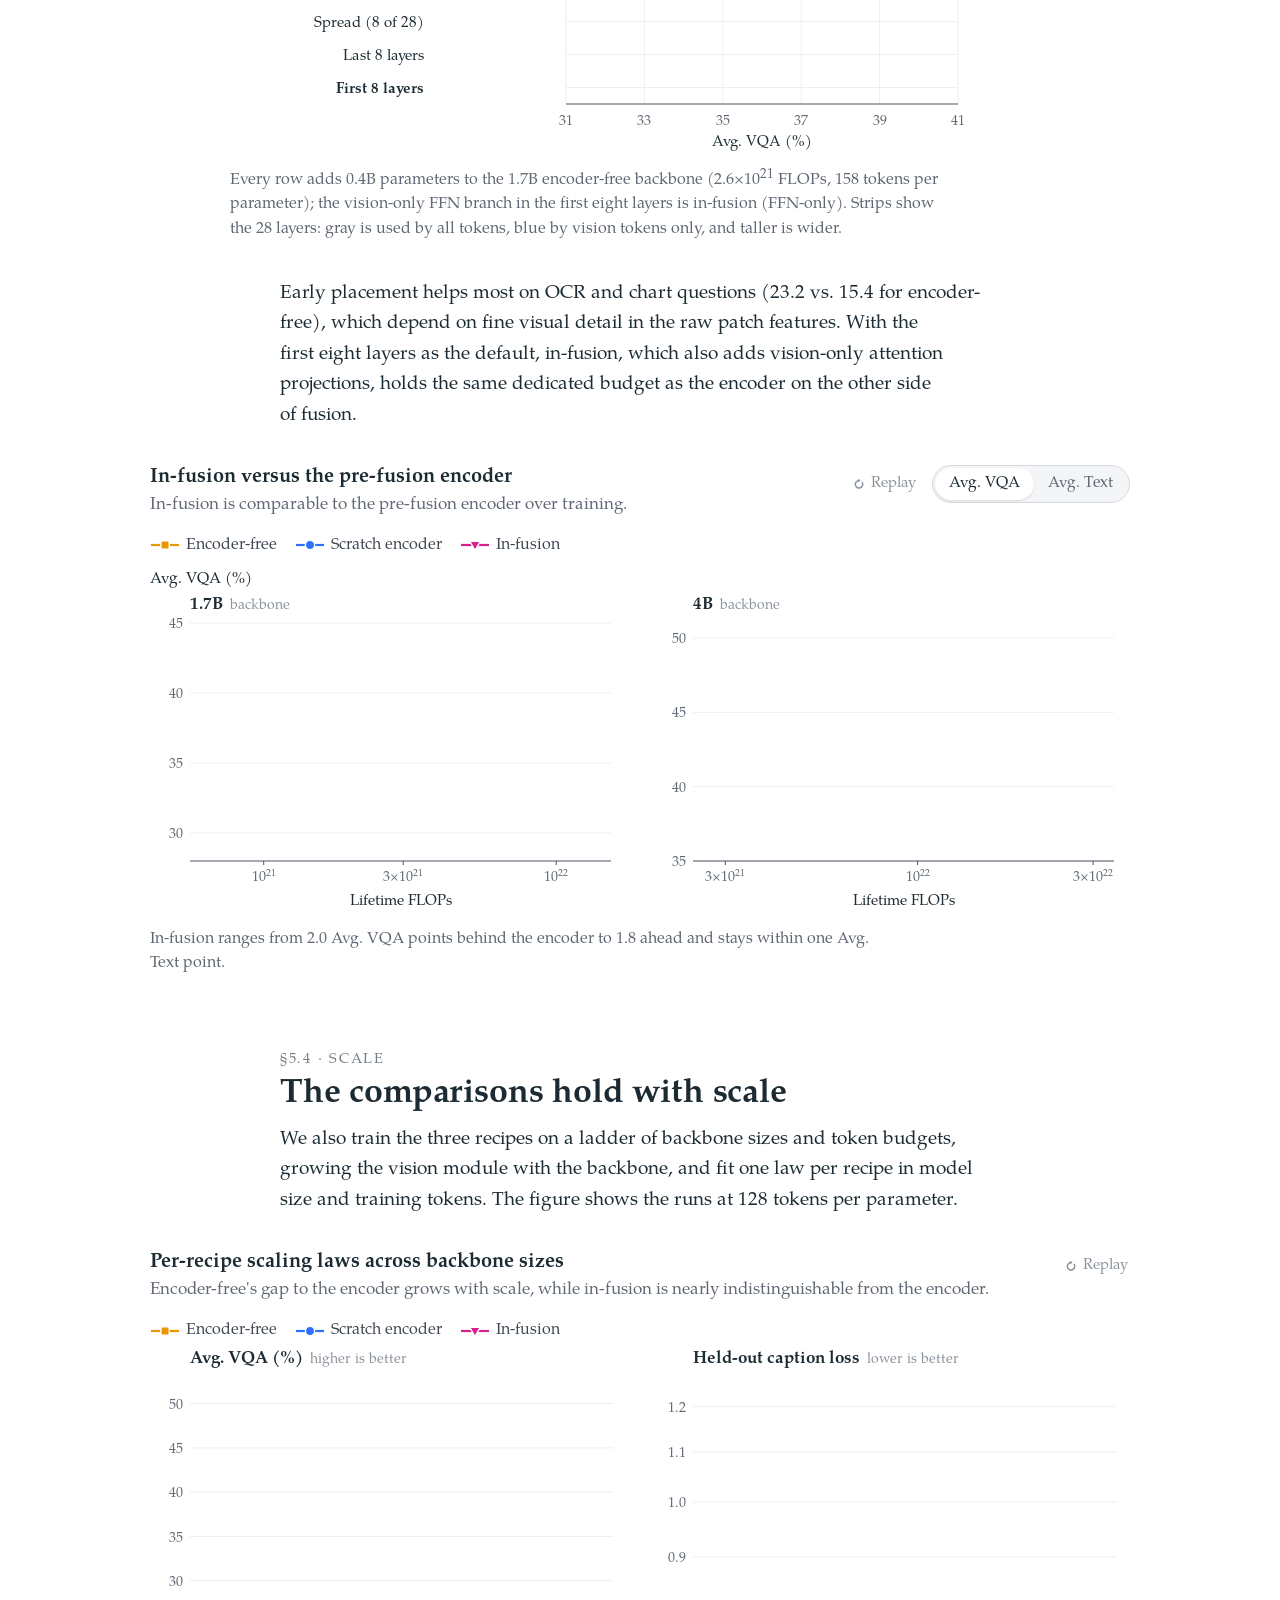
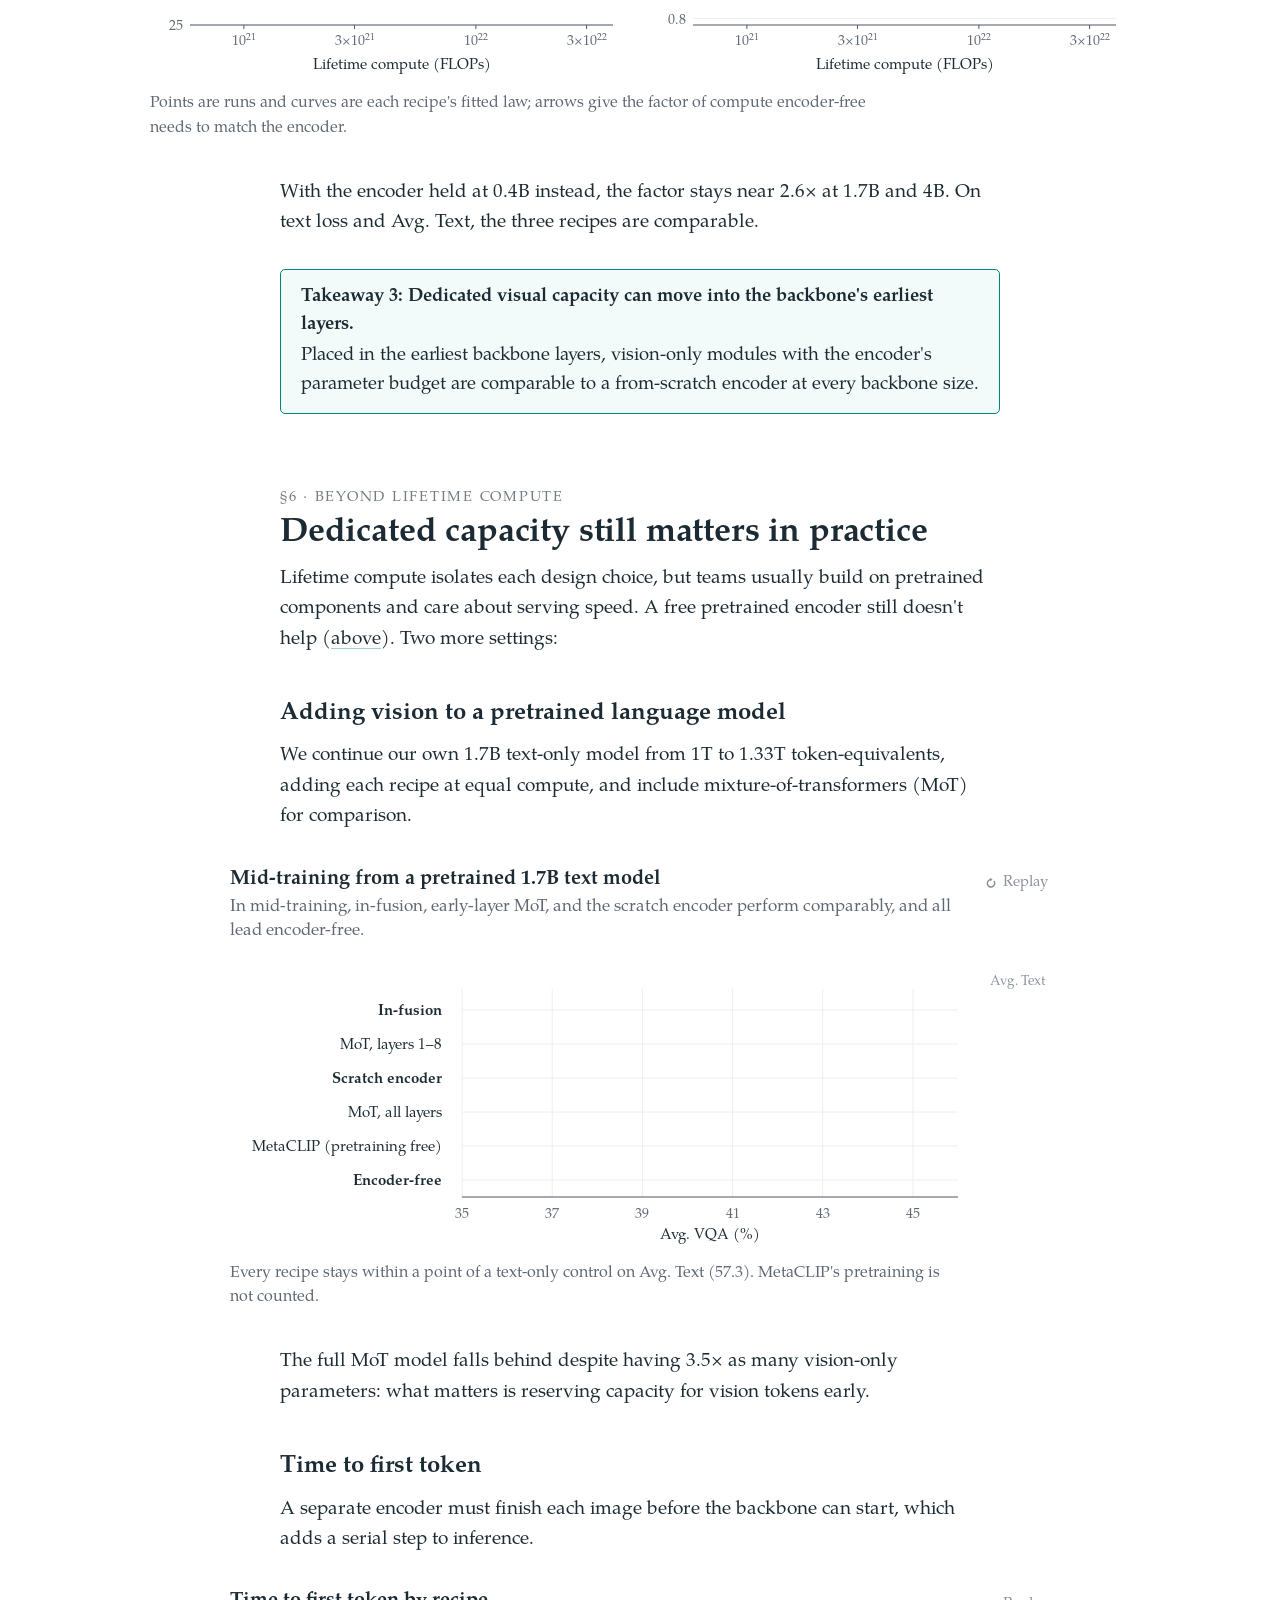
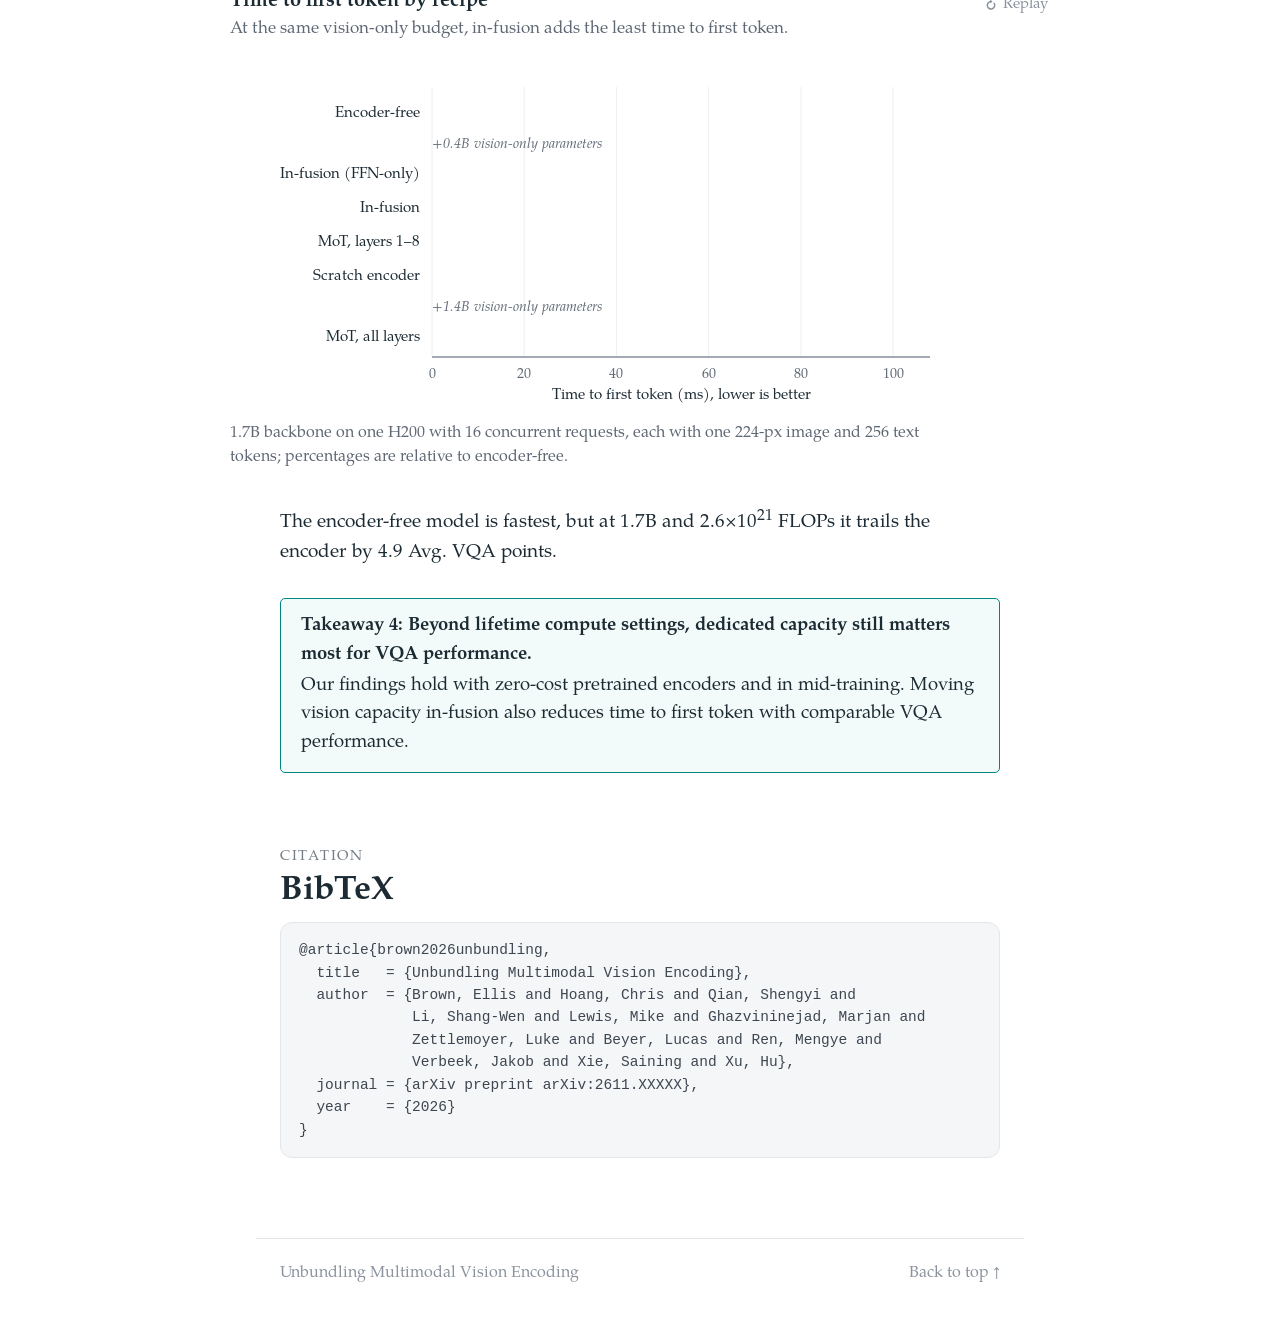
==== commit 2bd6ac42: "Protocol figure tells the setup as a story and takes in the four setup cards - Published models, one" ====
--- a/index.html
+++ b/index.html
@@ -21,7 +21,7 @@
   <link rel="stylesheet" href="static/css/style.css">
 </head>
 <body>
-<!-- Protocol icons: the teaser strip and the protocol cards both use these. -->
+<!-- Protocol icons: the teaser strip and the protocol figure both use these. -->
 <svg width="0" height="0" style="position:absolute" aria-hidden="true">
   <symbol id="ic-data" viewBox="0 0 24 24"><ellipse cx="12" cy="5.5" rx="7.5" ry="2.75" fill="none" stroke="currentColor" stroke-width="1.7"/><path d="M4.5 5.5v13c0 1.5 3.4 2.75 7.5 2.75s7.5-1.25 7.5-2.75v-13M4.5 12c0 1.5 3.4 2.75 7.5 2.75s7.5-1.25 7.5-2.75" fill="none" stroke="currentColor" stroke-width="1.7"/></symbol>
   <symbol id="ic-schedule" viewBox="0 0 24 24"><circle cx="5" cy="5" r="1.8" fill="currentColor"/><circle cx="5" cy="12" r="1.8" fill="currentColor"/><circle cx="5" cy="19" r="1.8" fill="currentColor"/><path d="M5 6.8v3.4M5 13.8v3.4" stroke="currentColor" stroke-width="1.5"/><rect x="9" y="3.5" width="11" height="3" rx="1.5" fill="currentColor" opacity=".45"/><rect x="9" y="10.5" width="8" height="3" rx="1.5" fill="currentColor" opacity=".45"/><rect x="9" y="17.5" width="11" height="3" rx="1.5" class="t-acc"/></symbol>
@@ -169,42 +169,8 @@
       </div>
       <div class="vh-tools"><button class="replay" type="button"><svg viewBox="0 0 12 12" aria-hidden="true"><path d="M9.2 4.45A3.7 3.7 0 1 1 6 2.6" fill="none" stroke="currentColor" stroke-width="1.5" stroke-linecap="round"/><path d="M7.6 2.6L5.2 0.85v3.5z" fill="currentColor"/></svg>Replay</button></div>
     </div>
-    <svg class="anim" viewBox="0 84 960 396" role="img" aria-label="Published recipes differ in data, training schedule, compute and backbone. In this study all four are shared, so only the vision encoding differs."><g></g></svg>
-  </figure>
-  <div class="cards wide">
-    <div class="card">
-      <h4><svg aria-hidden="true"><use href="#ic-data"/></svg>Common data</h4>
-      <ul>
-        <li>Text from Nemotron-CC v2 and v2.1</li>
-        <li>Image–text pairs from MetaCLIP 1.2 (English subset)</li>
-        <li>One set of Qwen2.5-VL-32B captions, shared by all recipes</li>
-      </ul>
-    </div>
-    <div class="card">
-      <h4><svg aria-hidden="true"><use href="#ic-schedule"/></svg>Training schedule</h4>
-      <ul>
-        <li>Warmup–stable–decay: any checkpoint can be decayed</li>
-        <li>Budgets from 6.5×10<sup>20</sup> to 2.9×10<sup>22</sup> FLOPs</li>
-        <li>One peak learning rate per backbone size</li>
-      </ul>
-    </div>
-    <div class="card">
-      <h4><svg aria-hidden="true"><use href="#ic-compute"/></svg>Lifetime compute</h4>
-      <p class="eq">C<sub>lifetime</sub> = Σ<sub>s</sub> C<sub>s</sub></p>
-      <ul>
-        <li>Every training stage counts, encoder pretraining too</li>
-        <li>Recipes are compared at matched lifetime compute</li>
-      </ul>
-    </div>
-    <div class="card">
-      <h4><svg aria-hidden="true"><use href="#ic-backbone"/></svg>One backbone</h4>
-      <ul>
-        <li>Dense decoder-only Transformer, trained from scratch</li>
-        <li>Mainly the Qwen3-1.7B and 4B configurations</li>
-        <li>One encoder architecture: a 27-layer, 0.4B ViT</li>
-      </ul>
-    </div>
-  </div>
+    <svg class="anim" viewBox="0 84 960 470" role="img" aria-label="Published models differ in data, training schedule, compute and backbone all at once, so no comparison between them is clean. We fix each to one common setting. Common data: text from Nemotron-CC v2 and v2.1, image–text pairs from MetaCLIP 1.2 (English subset), and one set of Qwen2.5-VL-32B captions shared by all recipes. Training schedule: warmup–stable–decay, so any checkpoint can be decayed; budgets from 6.5×10^20 to 2.9×10^22 FLOPs; one peak learning rate per backbone size. Lifetime compute: every training stage counts, encoder pretraining too, and recipes are compared at matched lifetime compute. One backbone: a dense decoder-only Transformer trained from scratch, mainly the Qwen3-1.7B and 4B configurations, with one encoder architecture, a 27-layer, 0.4B ViT. Only the vision encoding differs: pretrained encoder, scratch encoder, encoder-free, and in-fusion."><g></g></svg>
+  </figure>
   <p class="metrics"><b>Avg. VQA</b> averages four category means over 16 Cambrian benchmarks, after instruction tuning on Cambrian-7M. <b>Avg. Text</b> does the same over 12 language benchmarks.</p>
 </section>
 
--- a/static/css/style.css
+++ b/static/css/style.css
@@ -235,18 +235,6 @@
 .recipes tr.sel td:first-child { border-radius: 10px 0 0 10px; }
 .recipes tr.sel td:last-child { border-radius: 0 10px 10px 0; }
 .recipes tr:focus-visible { outline: 2px solid var(--accent); outline-offset: -2px; }
-
-/* protocol cards */
-.cards { display: grid; grid-template-columns: repeat(2, 1fr); gap: 14px; margin: 22px 0 6px; }
-.card { background: var(--panel); border: 1px solid var(--panel-border); border-radius: 14px; padding: 15px 18px 8px; font-size: 16.5px; line-height: 1.42; }
-.card h4 { display: flex; align-items: center; gap: 9px; margin-bottom: 9px; }
-.card h4 svg { width: 22px; height: 22px; flex: none; color: #4b5560; }
-.card p { margin: 0 0 10px; }
-.card ul { list-style: none; margin: 0 0 8px; padding: 0; }
-.card li { position: relative; padding-left: 14px; margin: 0 0 7px; }
-.card li::before { content: ""; position: absolute; left: 1px; top: .62em; width: 5px; height: 5px; border-radius: 50%; background: #9aa1ab; }
-.card .eq { font-size: 21px; margin: 0 0 8px; color: var(--accent-d); }
-.card .eq sub { font-size: .62em; }
 
 /* citation */
 .bib { position: relative; }
@@ -334,7 +322,6 @@
   figcaption { font-size: 15px; }
   .legend { font-size: 15px; }
   .key { font-size: 19px; padding: 16px 18px; }
-  .cards { grid-template-columns: 1fr; }
   .takeaway { font-size: 16.5px; padding: 11px 14px 12px; }
   .recipes { font-size: 14px; }
   .recipes th { padding: 0 3px 6px; font-size: 12.5px; }
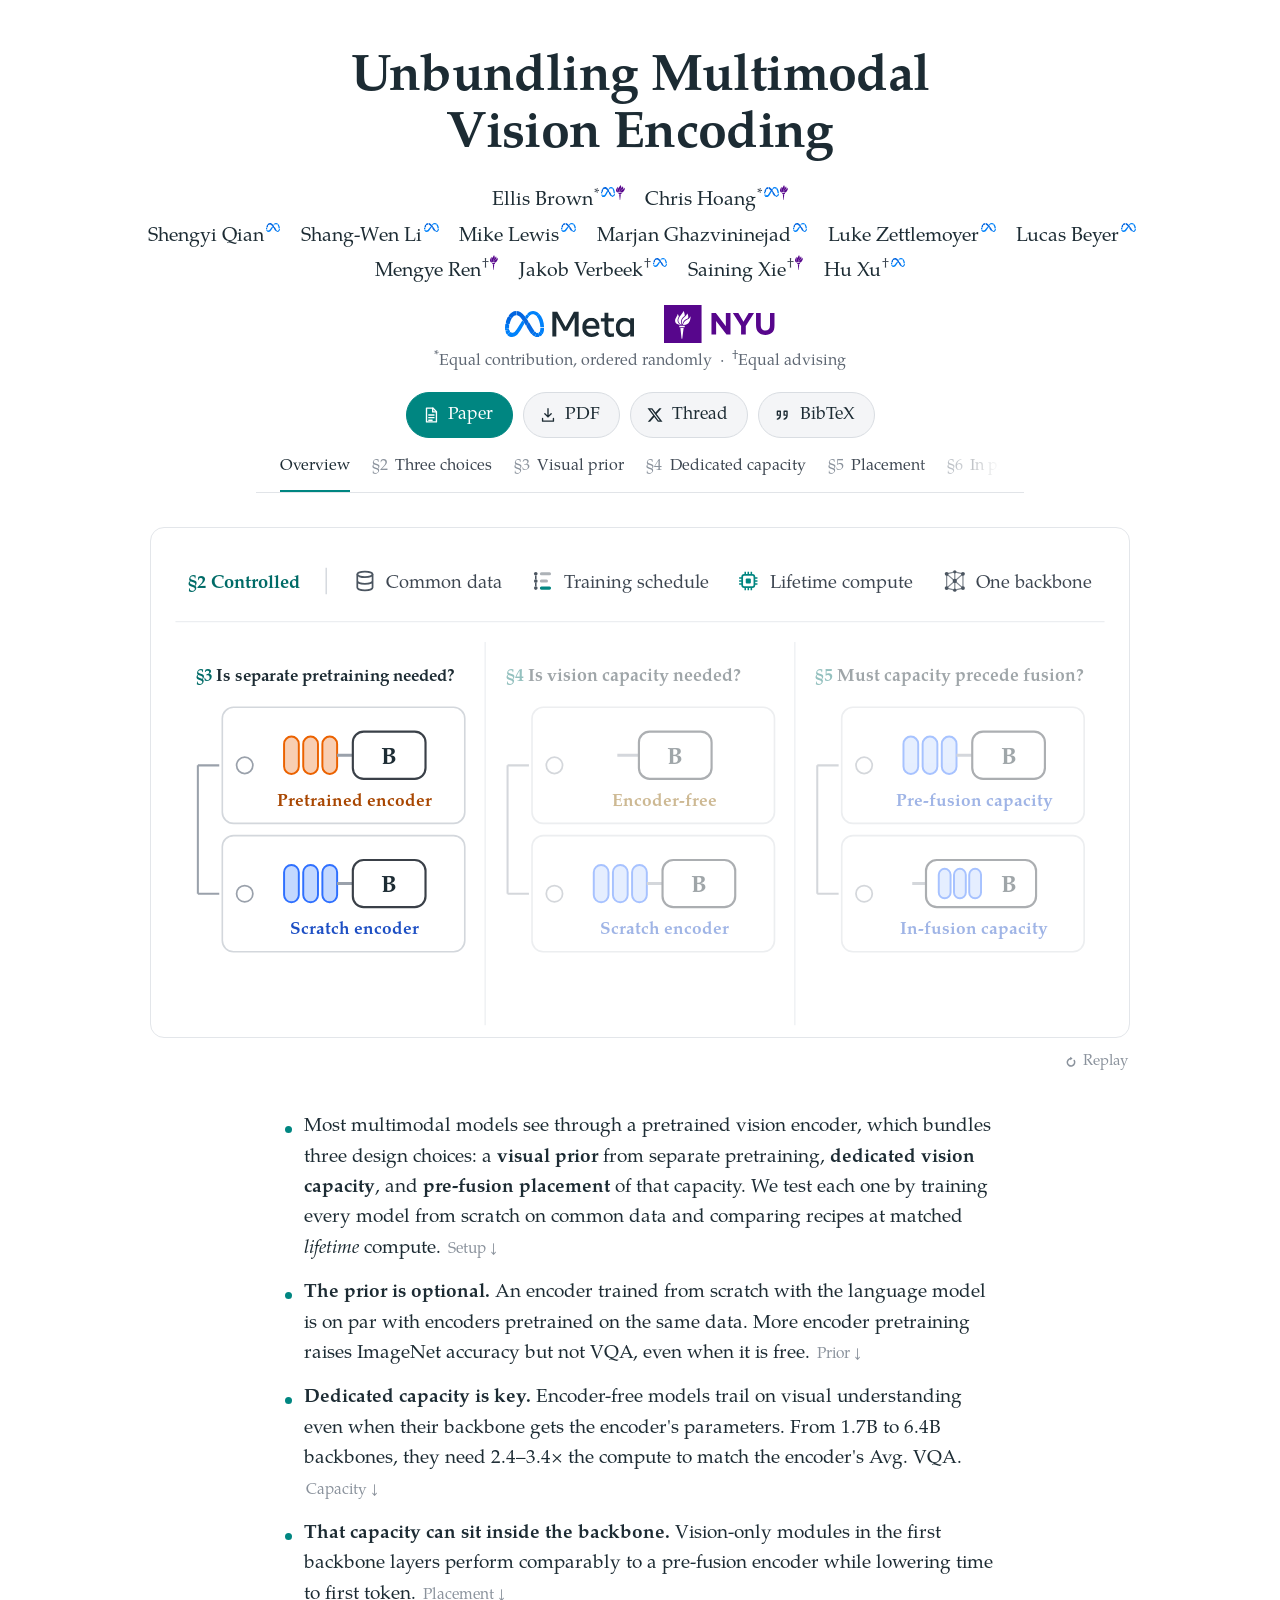
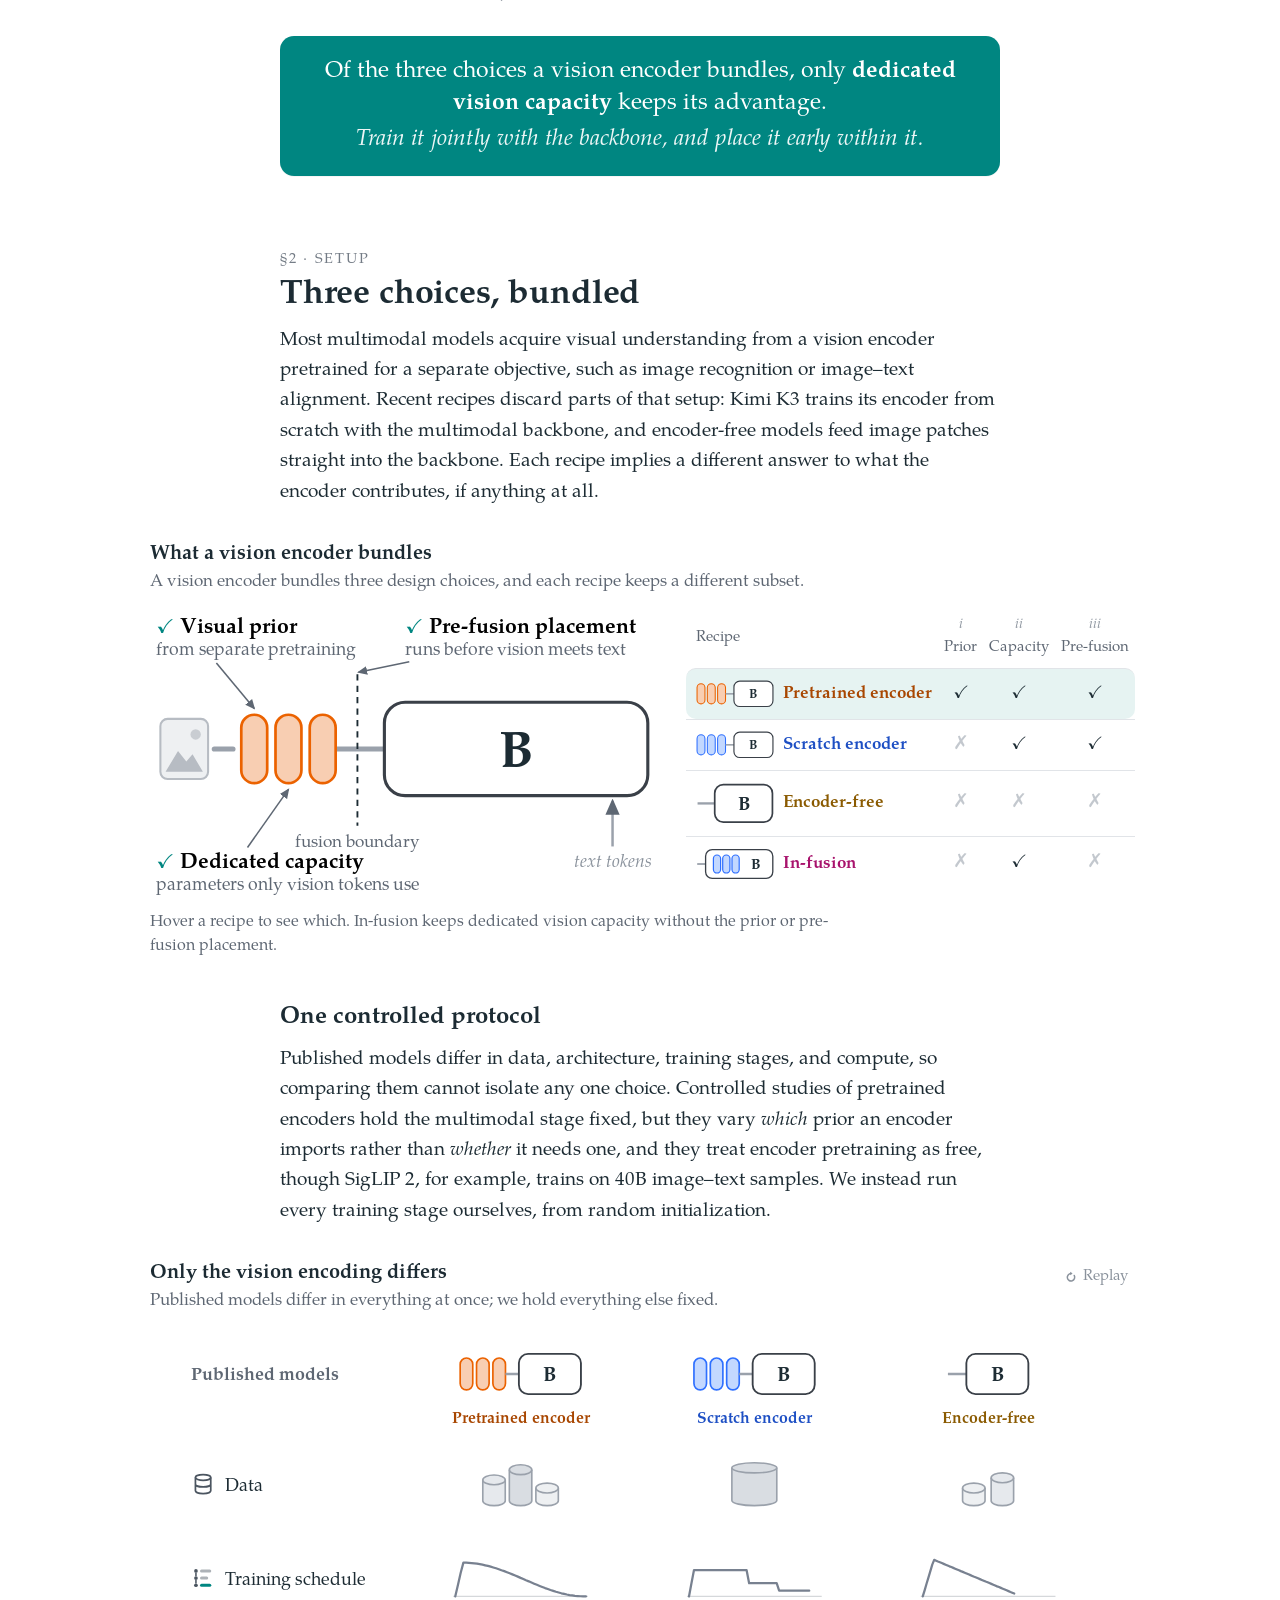
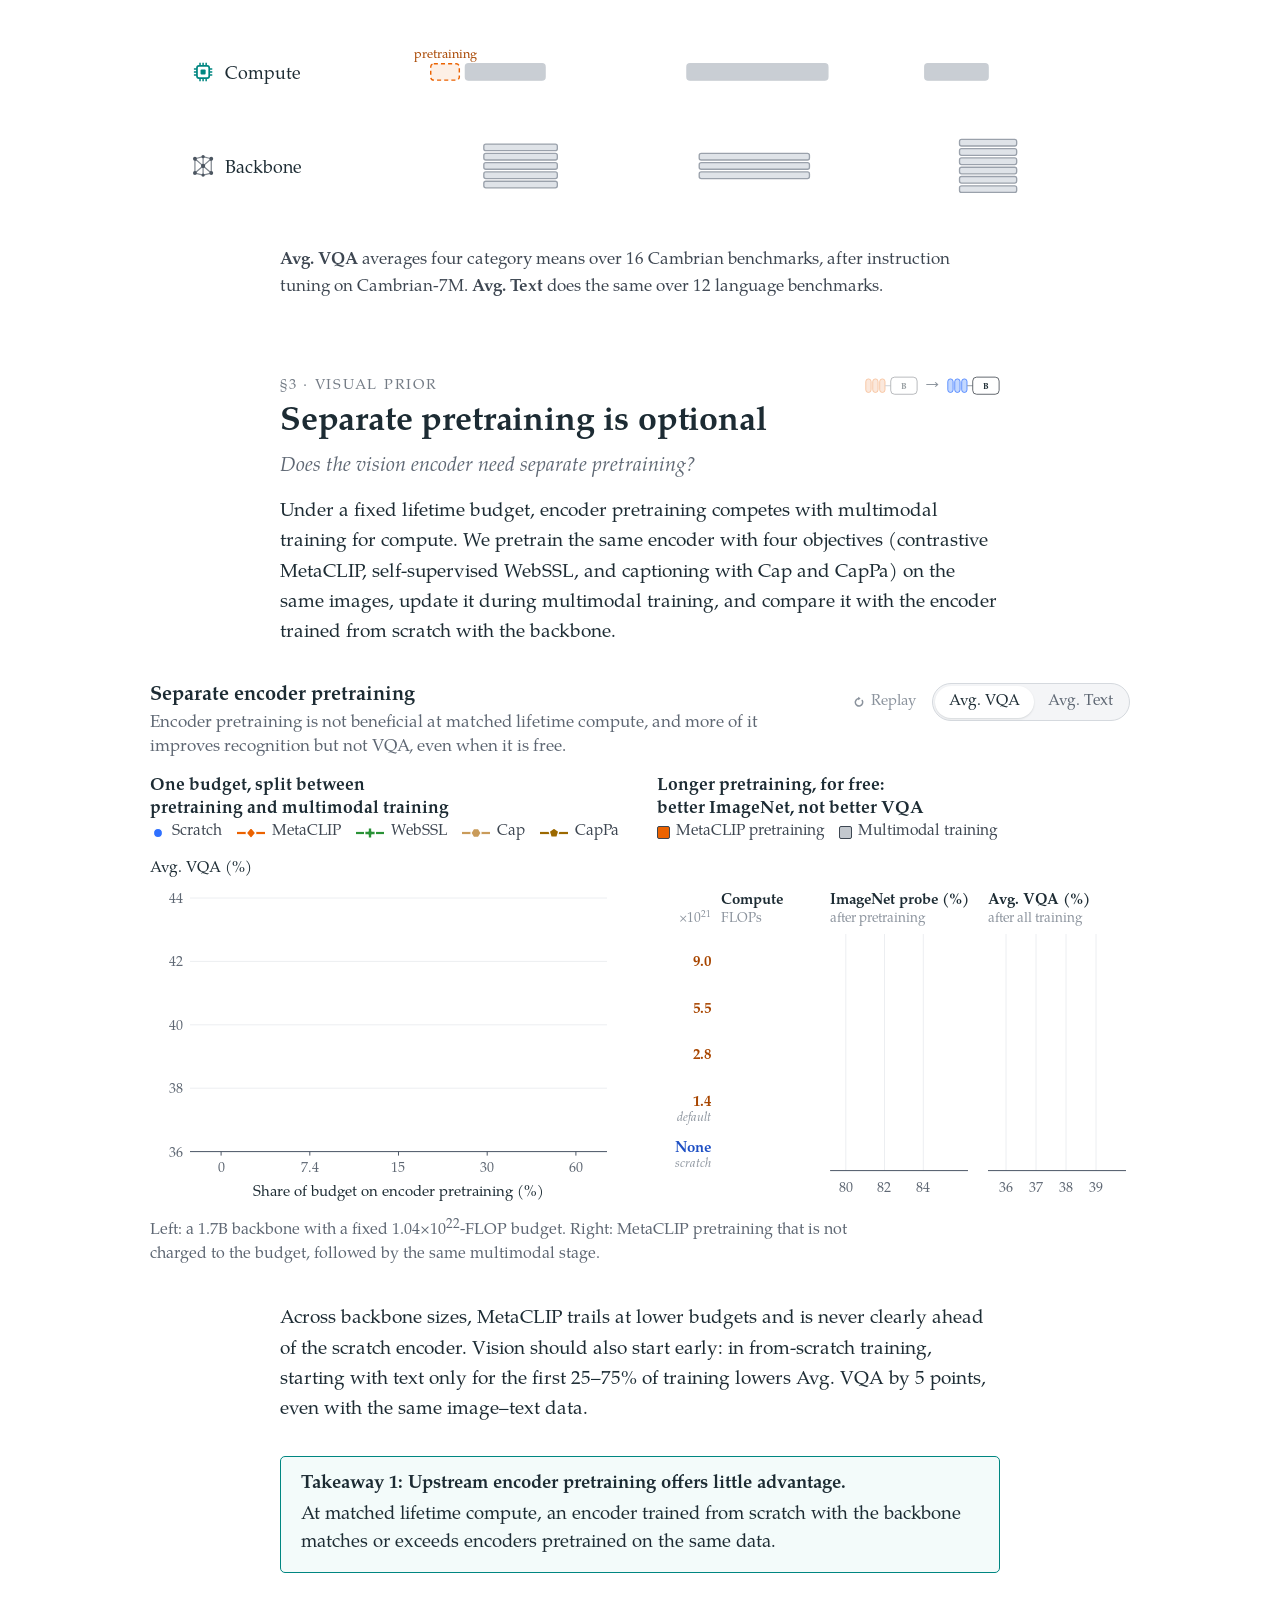
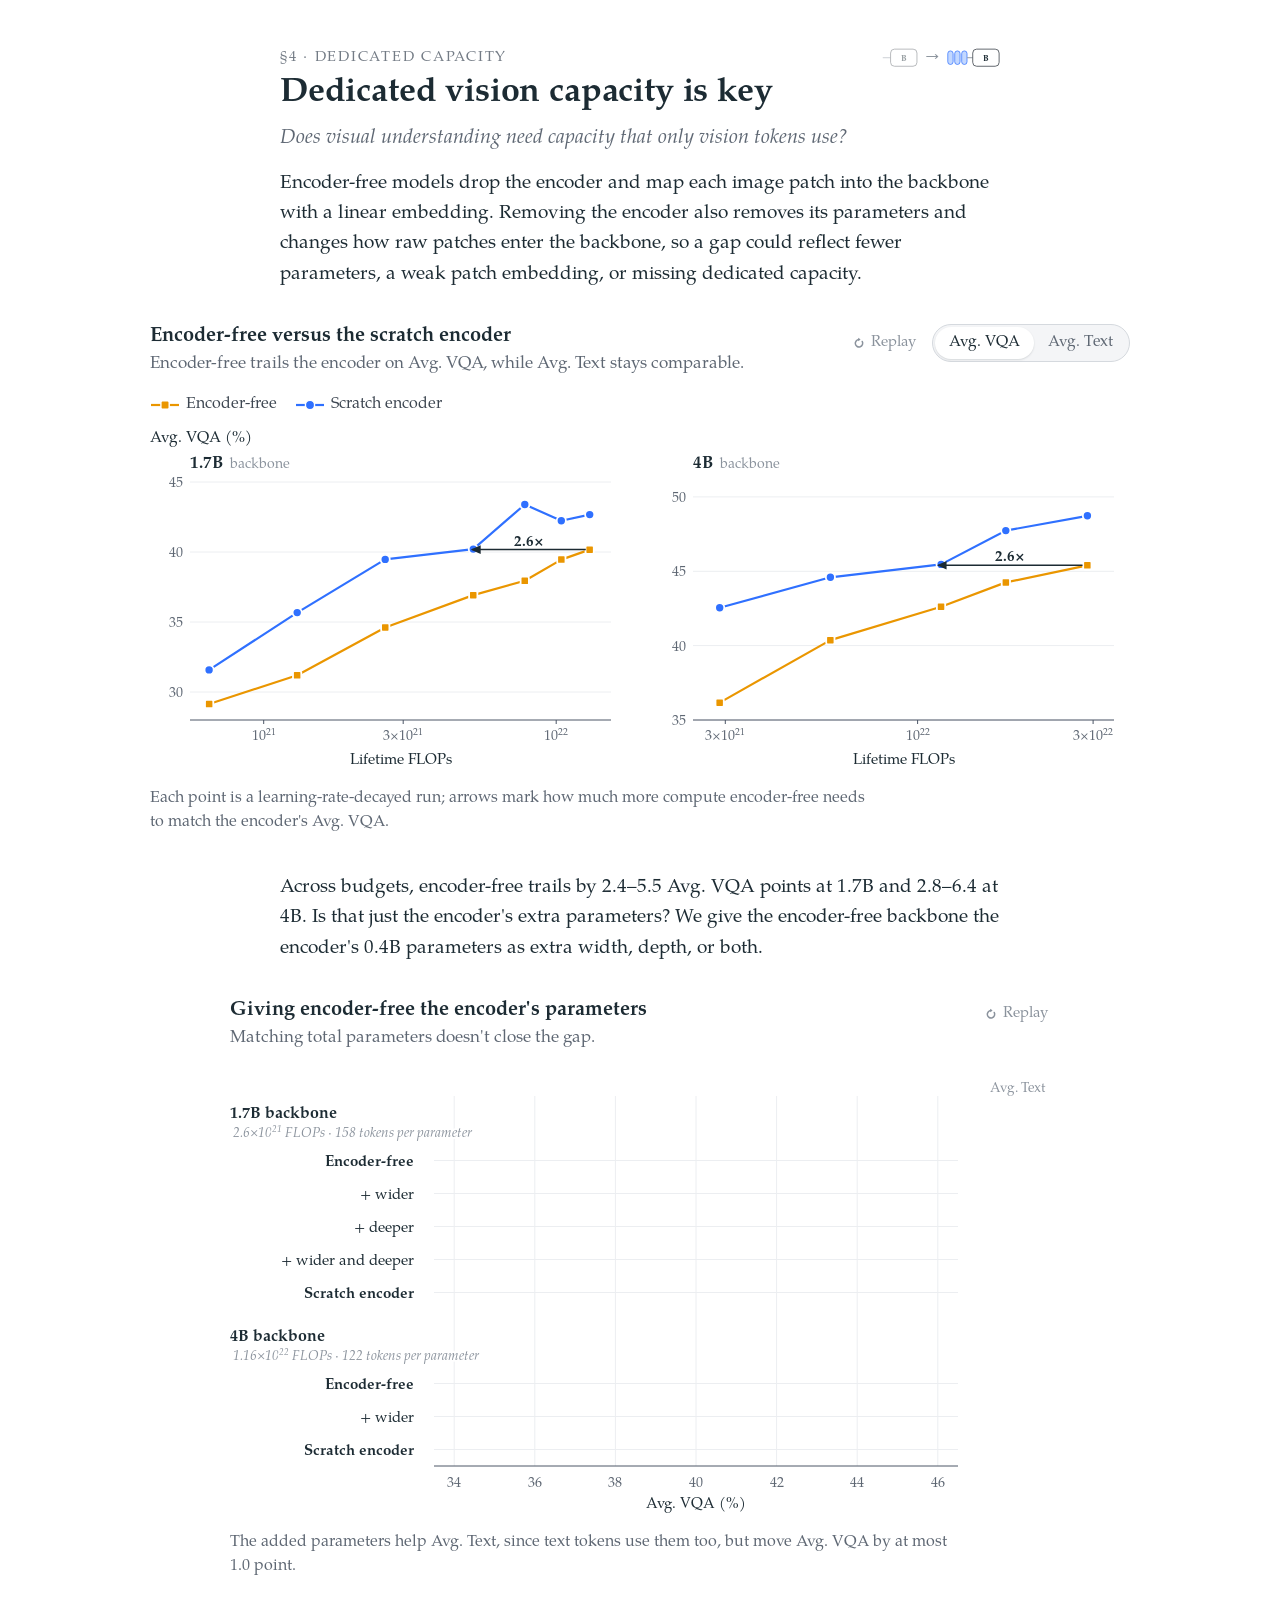
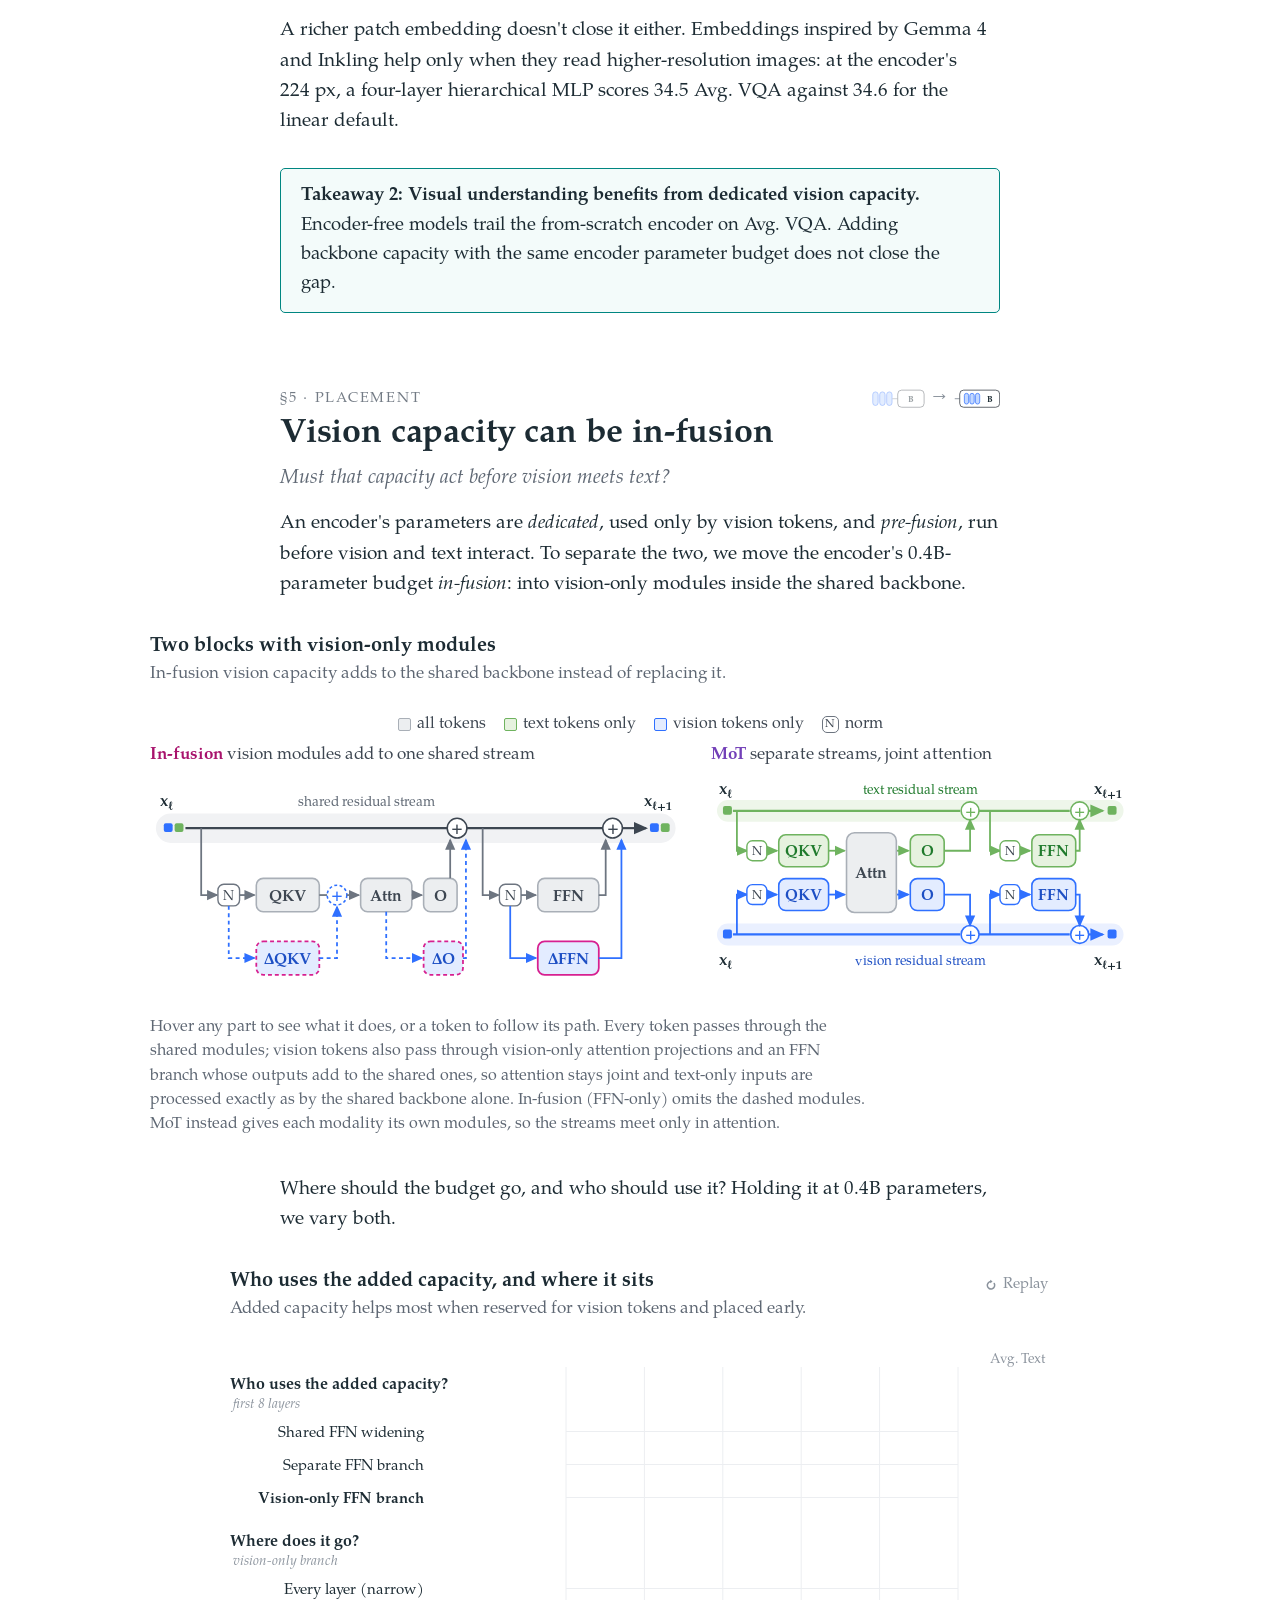
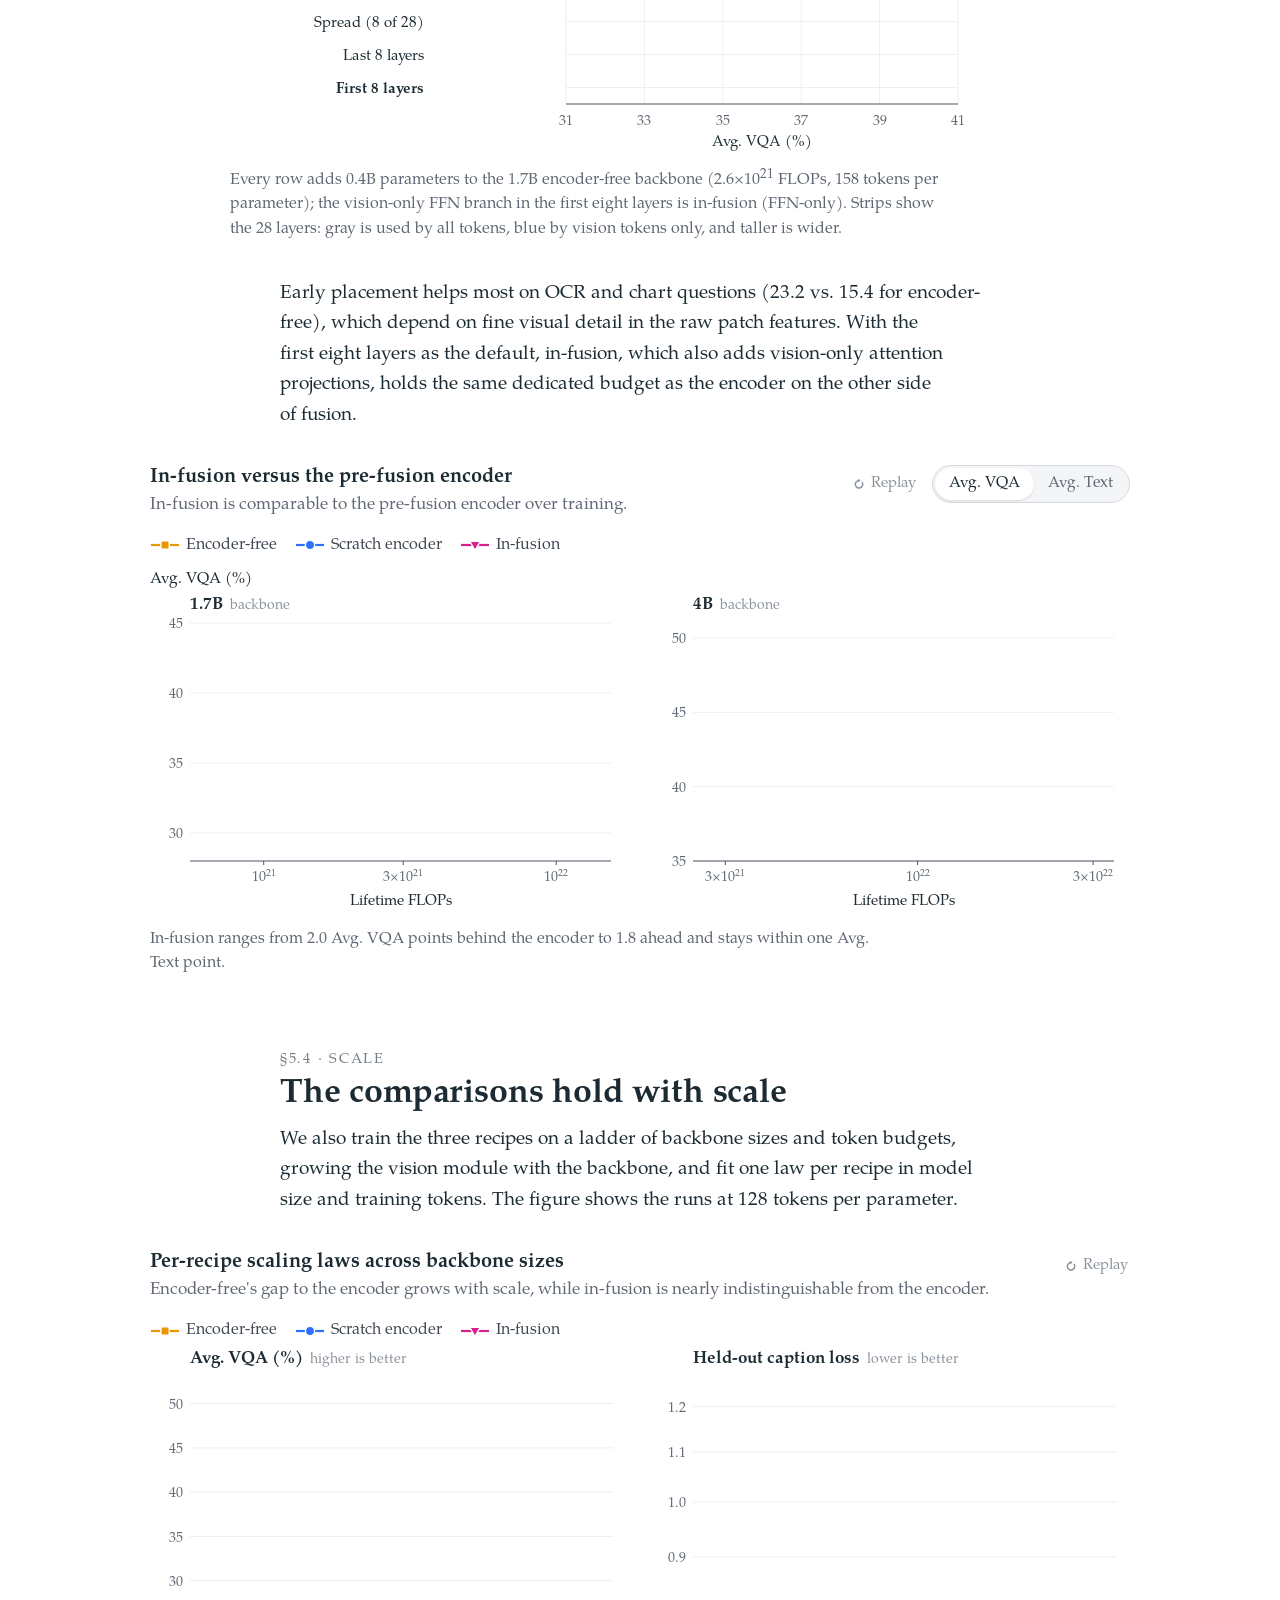
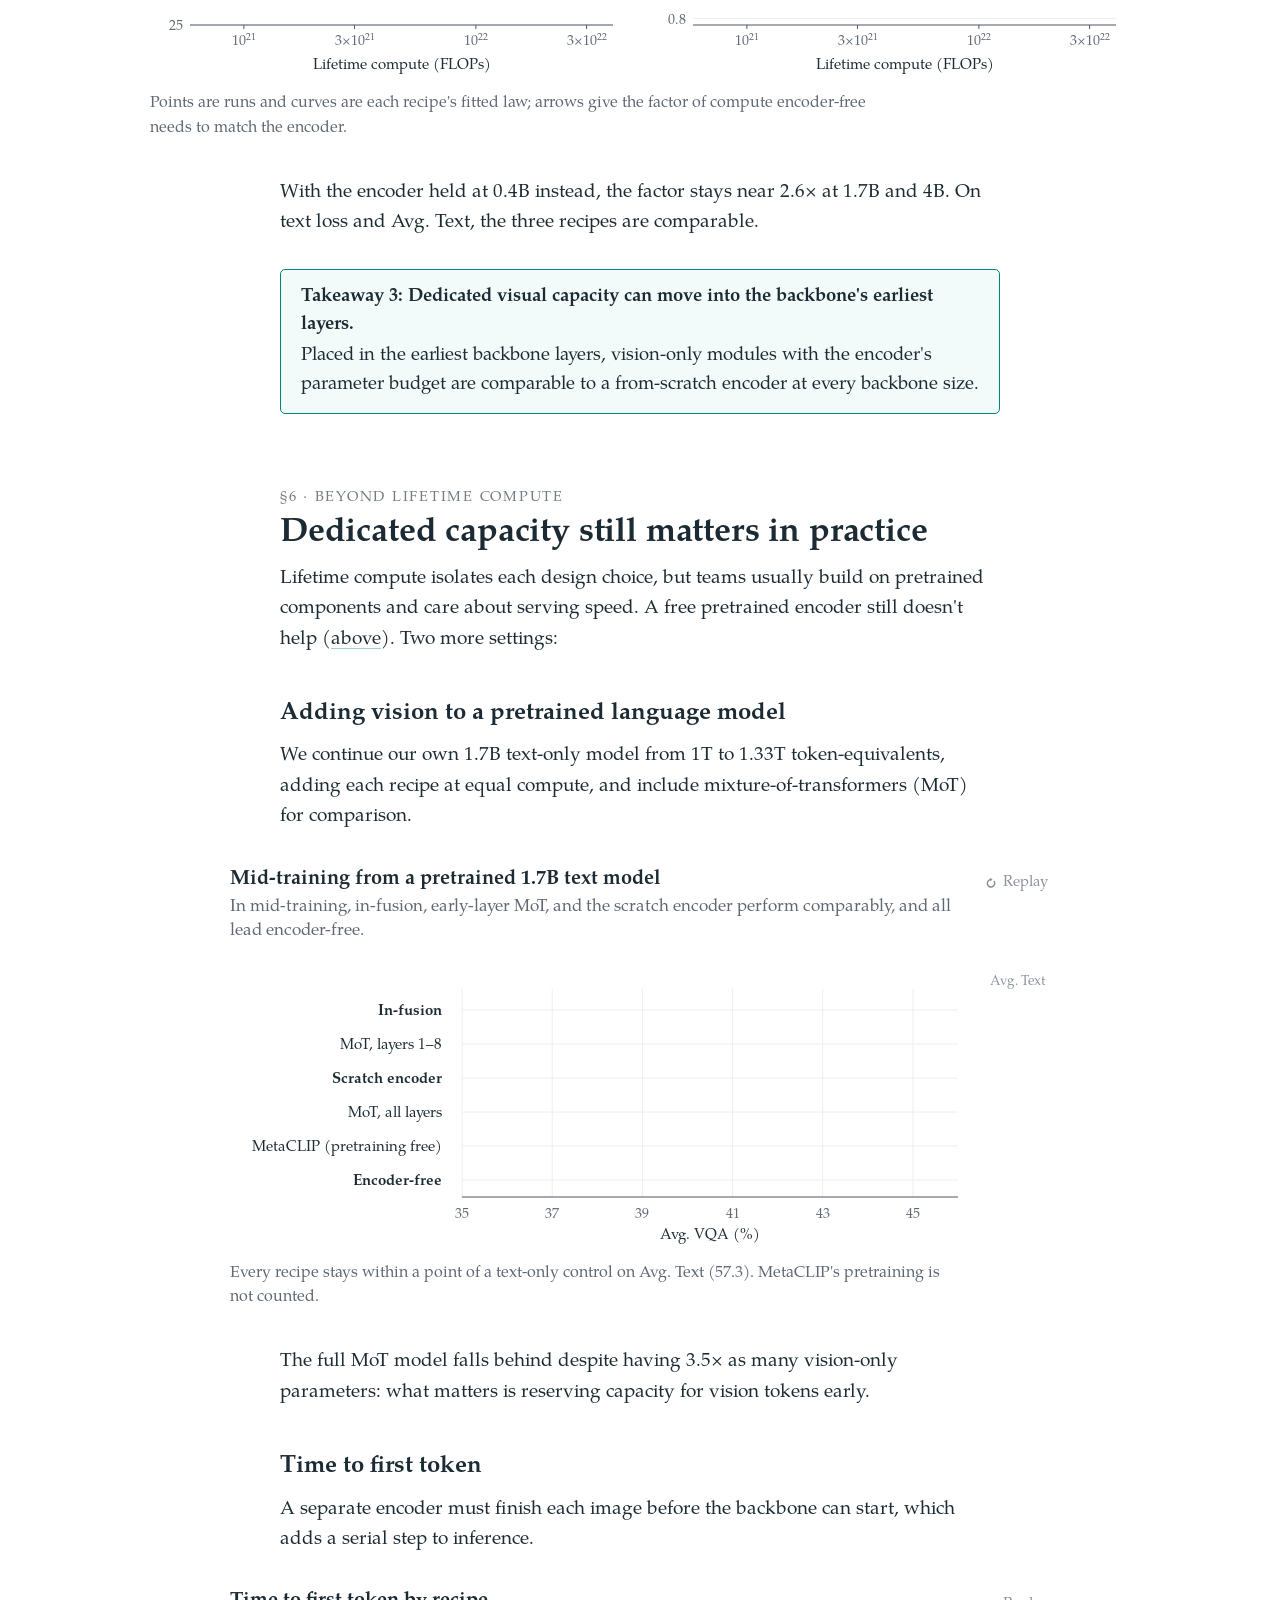
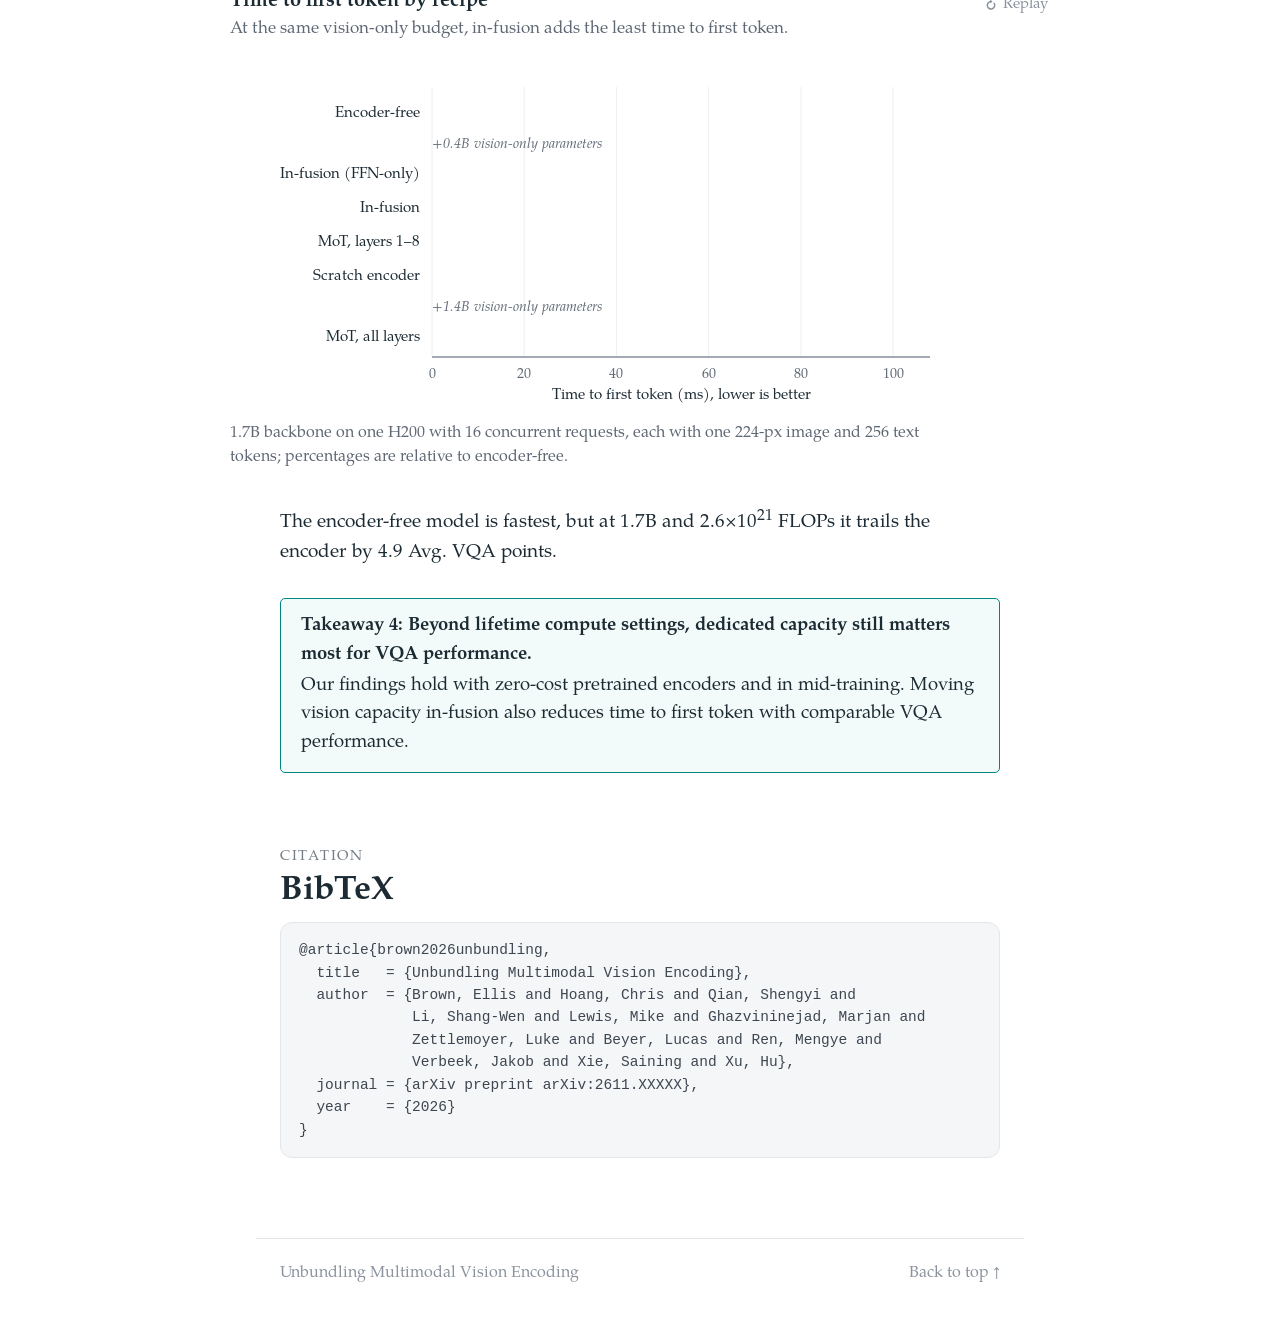
==== commit bdfc7fbf: "Builds that teach, and interactive schematics - Schematics: no build. Pointing at any part of the in" ====
--- a/index.html
+++ b/index.html
@@ -271,13 +271,10 @@
   <p>An encoder's parameters are <em>dedicated</em>, used only by vision tokens, and <em>pre-fusion</em>, run before vision and text interact. To separate the two, we move the encoder's 0.4B-parameter budget <em>in-fusion</em>: into vision-only modules inside the shared backbone.</p>
 
   <figure class="viz wide">
-    <div class="vh">
-      <div>
-        <h4>Two blocks with vision-only modules</h4>
-        <p class="dek">In-fusion vision capacity adds to the shared backbone instead of replacing it.</p>
-      </div>
-      <div class="vh-tools"><button class="replay" type="button"><svg viewBox="0 0 12 12" aria-hidden="true"><path d="M9.2 4.45A3.7 3.7 0 1 1 6 2.6" fill="none" stroke="currentColor" stroke-width="1.5" stroke-linecap="round"/><path d="M7.6 2.6L5.2 0.85v3.5z" fill="currentColor"/></svg>Replay</button></div>
-    </div>
+    <div class="vh"><div>
+      <h4>Two blocks with vision-only modules</h4>
+      <p class="dek">In-fusion vision capacity adds to the shared backbone instead of replacing it.</p>
+    </div></div>
     <div class="legend center">
       <span class="li"><span class="sw sw-shared"></span>all tokens</span>
       <span class="li"><span class="sw sw-text"></span>text tokens only</span>
@@ -285,10 +282,10 @@
       <span class="li"><span class="sw-n">N</span>norm</span>
     </div>
     <div class="schematics">
-      <div class="sch"><div class="sch-t"><b class="c-inf">In-fusion</b> vision modules add to one shared stream</div><div data-schematic="infusion" data-build></div></div>
-      <div class="sch"><div class="sch-t"><b class="c-mot">MoT</b> separate streams, joint attention</div><div data-schematic="mot" data-build></div></div>
-    </div>
-    <figcaption>Every token passes through the shared modules; vision tokens also pass through vision-only attention projections and an FFN branch whose outputs add to the shared ones, so attention stays joint and text-only inputs are processed exactly as by the shared backbone alone. In-fusion (FFN-only) omits the dashed modules. MoT instead gives each modality its own modules, so the streams meet only in attention.</figcaption>
+      <div class="sch"><div class="sch-t"><b class="c-inf">In-fusion</b> vision modules add to one shared stream</div><div data-schematic="infusion"></div></div>
+      <div class="sch"><div class="sch-t"><b class="c-mot">MoT</b> separate streams, joint attention</div><div data-schematic="mot"></div></div>
+    </div>
+    <figcaption>Hover any part to see what it does, or a token to follow its path. Every token passes through the shared modules; vision tokens also pass through vision-only attention projections and an FFN branch whose outputs add to the shared ones, so attention stays joint and text-only inputs are processed exactly as by the shared backbone alone. In-fusion (FFN-only) omits the dashed modules. MoT instead gives each modality its own modules, so the streams meet only in attention.</figcaption>
   </figure>
 
   <p>Where should the budget go, and who should use it? Holding it at 0.4B parameters, we vary both.</p>
--- a/static/css/style.css
+++ b/static/css/style.css
@@ -168,8 +168,7 @@
 /* figure builds (main.js): a chart's marks stay hidden until its build starts, then land in order */
 .pre-build [data-b] { opacity: 0; }
 .chart [data-b="pt"] { transform-box: fill-box; transform-origin: center; }
-.chart [data-b="bar"], .chart [data-b="add"] { transform-box: fill-box; transform-origin: 0 50%; }
-.schematic [data-b="joint"] { transform-box: fill-box; transform-origin: center; }
+.chart [data-b="bar"], .chart [data-b="add"], .chart [data-b="fill"] { transform-box: fill-box; transform-origin: 0 50%; }
 .tnum { font-variant-numeric: tabular-nums; }
 .hit-row { cursor: default; }
 .hit-row.on { fill: rgba(28, 43, 51, .035); }
@@ -199,6 +198,15 @@
 .schematics { display: grid; grid-template-columns: 1.27fr 1fr; gap: 30px; align-items: start; }
 .sch-t { font-size: 17px; color: var(--ink-2); margin: 0 0 6px; }
 .sch svg { width: 100%; height: auto; display: block; }
+/* pointing at a part explains it (main.js); pointing at a token dims what that token skips */
+.schematic [data-tip] { cursor: help; }
+.schematic .tip-on > rect:not(.hit), .schematic .tip-on > circle { stroke-width: 2.6px; }
+.schematic [data-tip="stream"].tip-on > rect { fill: #e6e9ec; }
+.schematic [data-tip="tstream"].tip-on > rect { fill: #e0eed8; }
+.schematic [data-tip="vstream"].tip-on > rect { fill: #dbe6ff; }
+.schematic .vis-only, .schematic .tstream, .schematic .vstream { transition: opacity .2s; }
+.schematic.follow-text .vis-only, .schematic.follow-text .vstream, .schematic.follow-vision .tstream { opacity: .15; }
+.schematic.follow-vision .vis-only rect { stroke-width: 2.8px; }
 
 .video video { width: 100%; border-radius: 14px; border: 1px solid var(--panel-border); display: block; }
 
@@ -261,6 +269,8 @@
 .tip-row b { font-variant-numeric: tabular-nums; min-width: 2.6em; }
 .tip-row span:last-child { color: var(--ink-2); }
 .tip-key { display: inline-flex; }
+.tip-title.tip-name { color: var(--ink); font-weight: 700; font-size: 15.5px; }
+.tip-text { max-width: 300px; color: var(--ink-2); }
 
 /* ------------------------------------------------------------------ contents: side list on wide screens, tab bar below */
 .toc .sec, .tabs .sec { color: var(--faint); font-variant-numeric: tabular-nums; margin-right: .45em; }
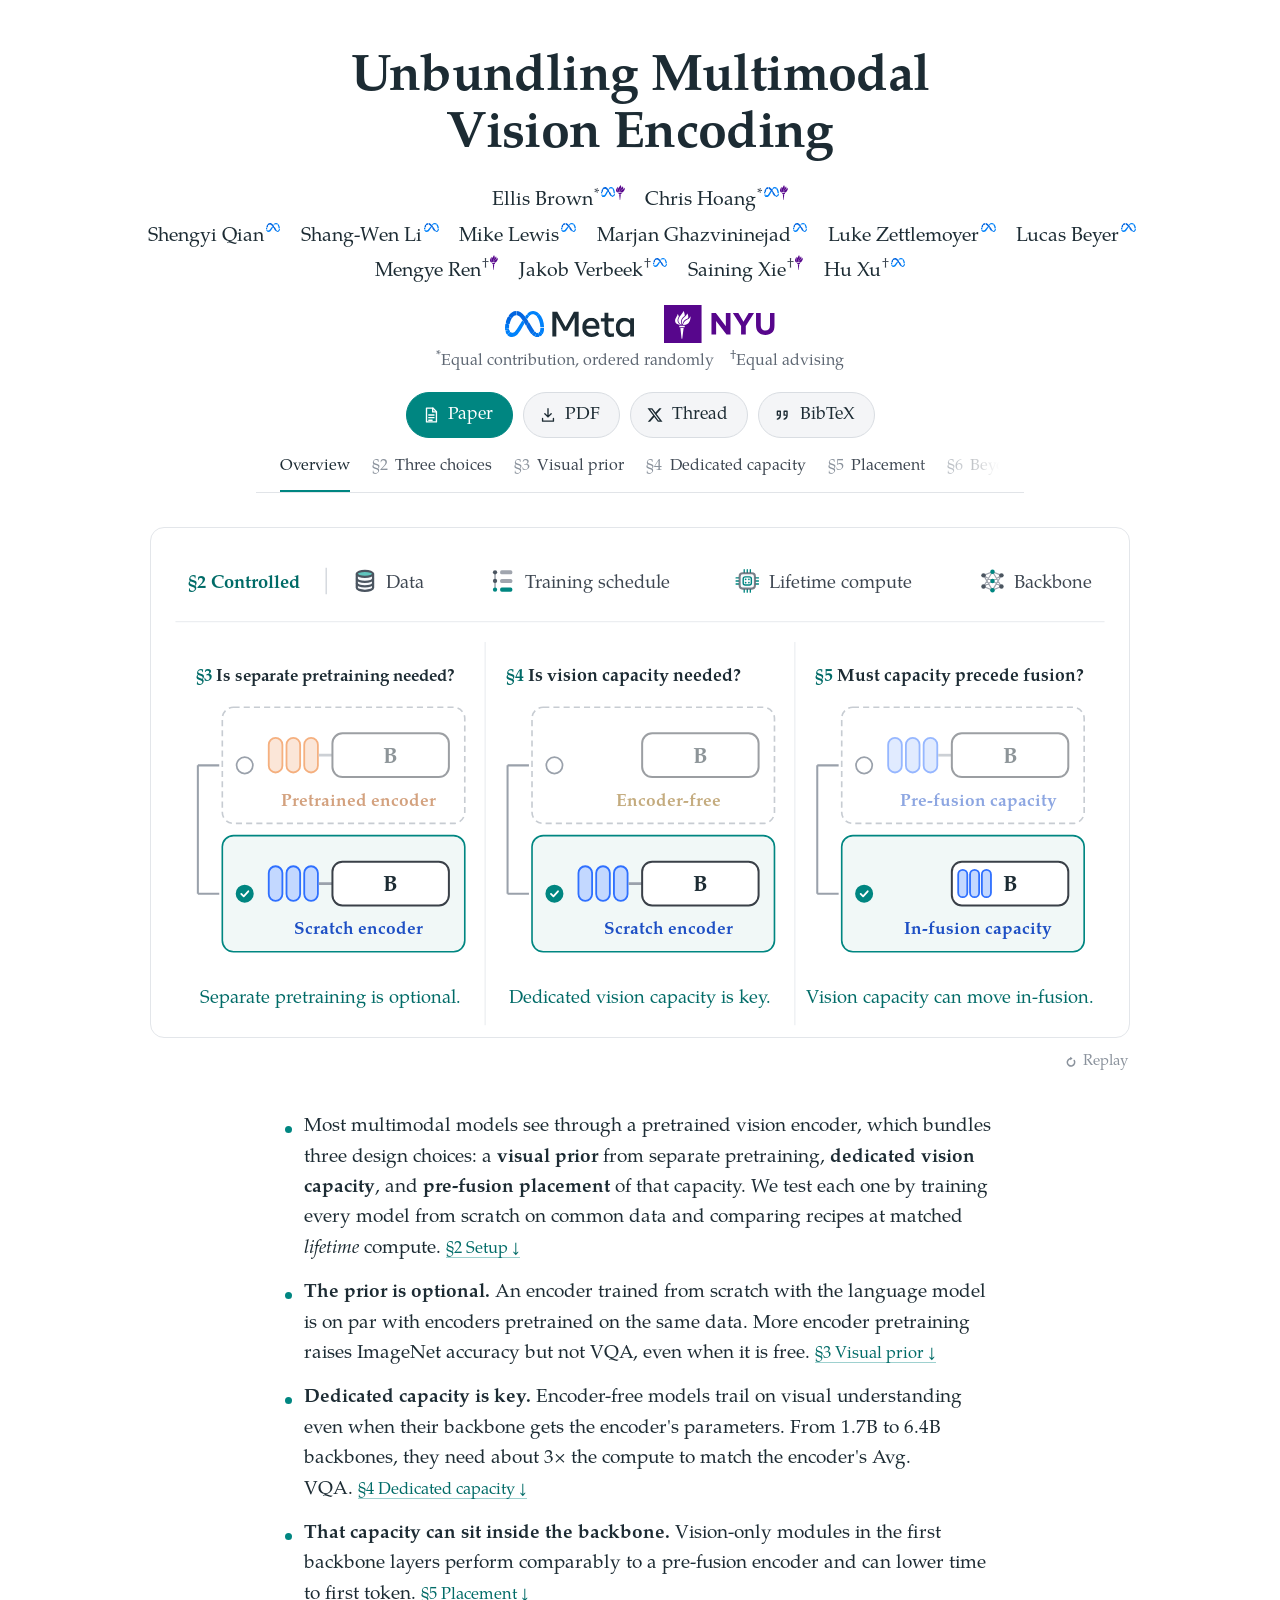
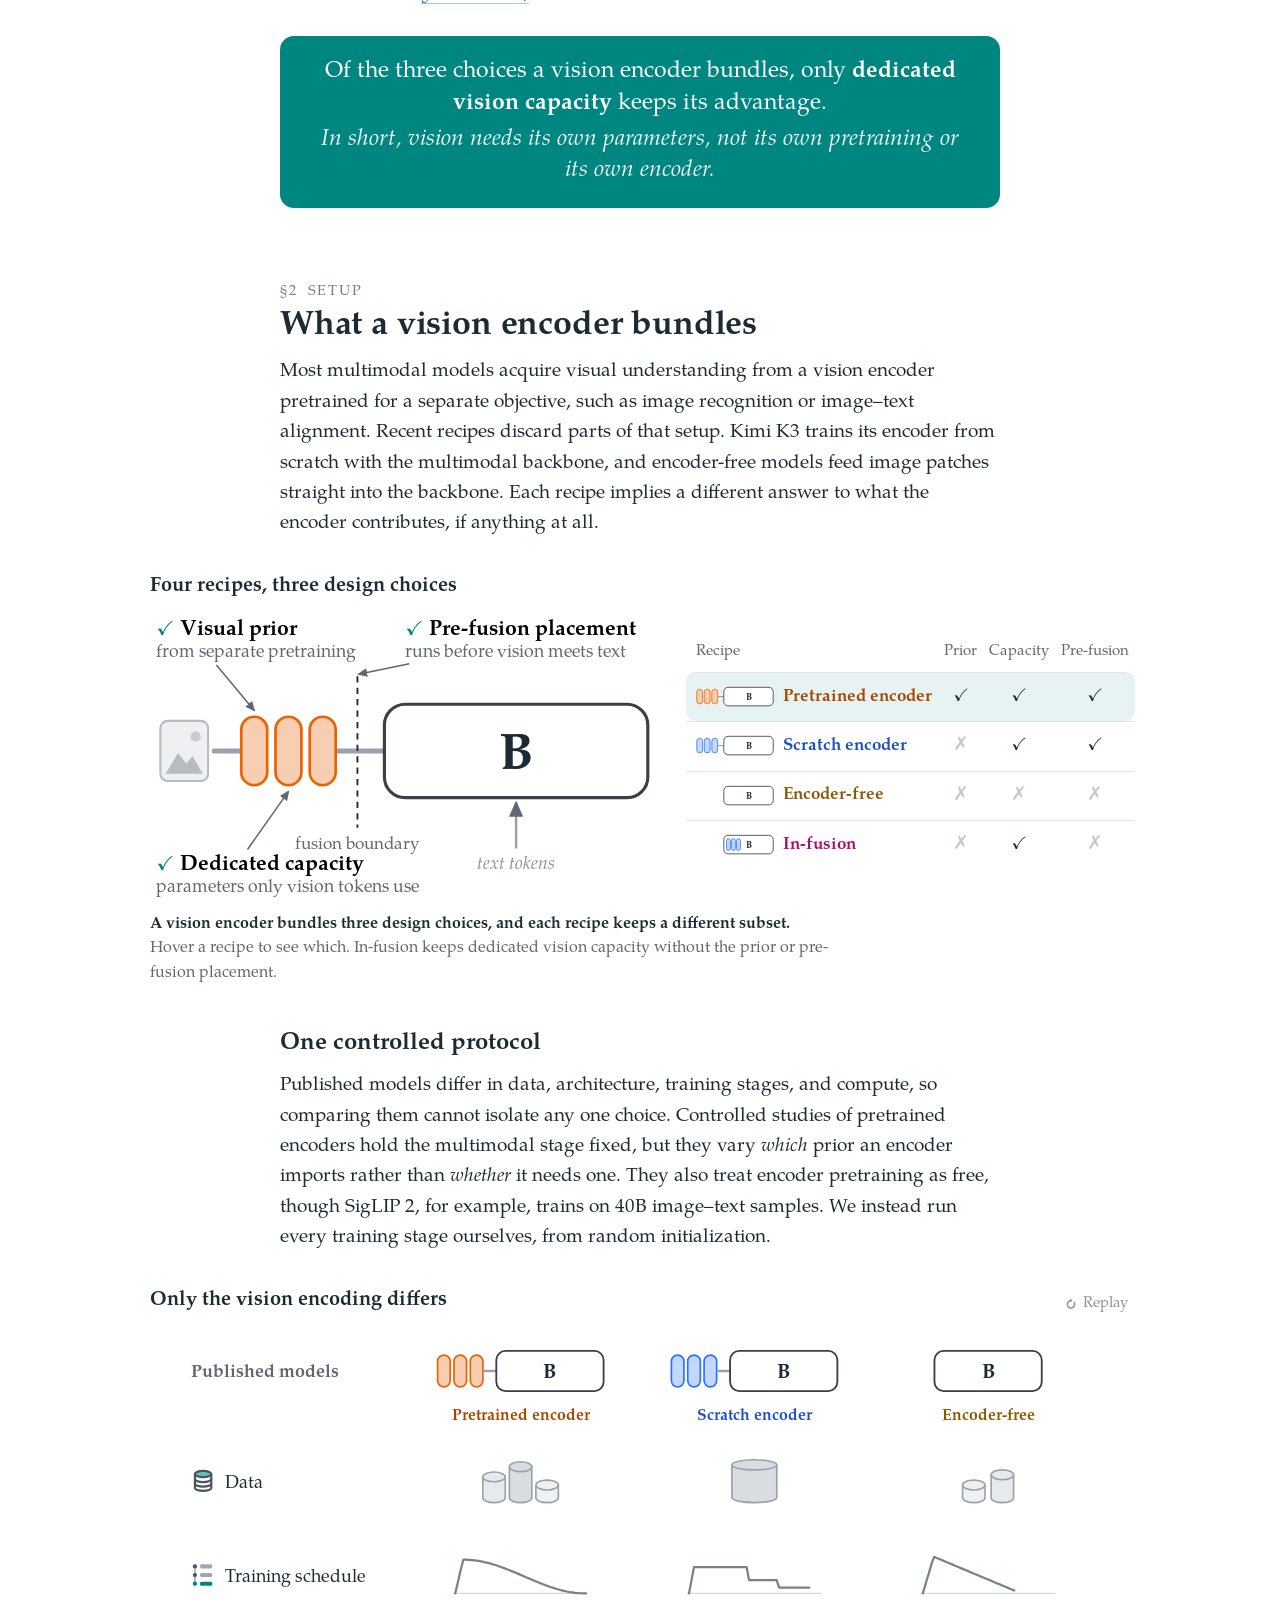
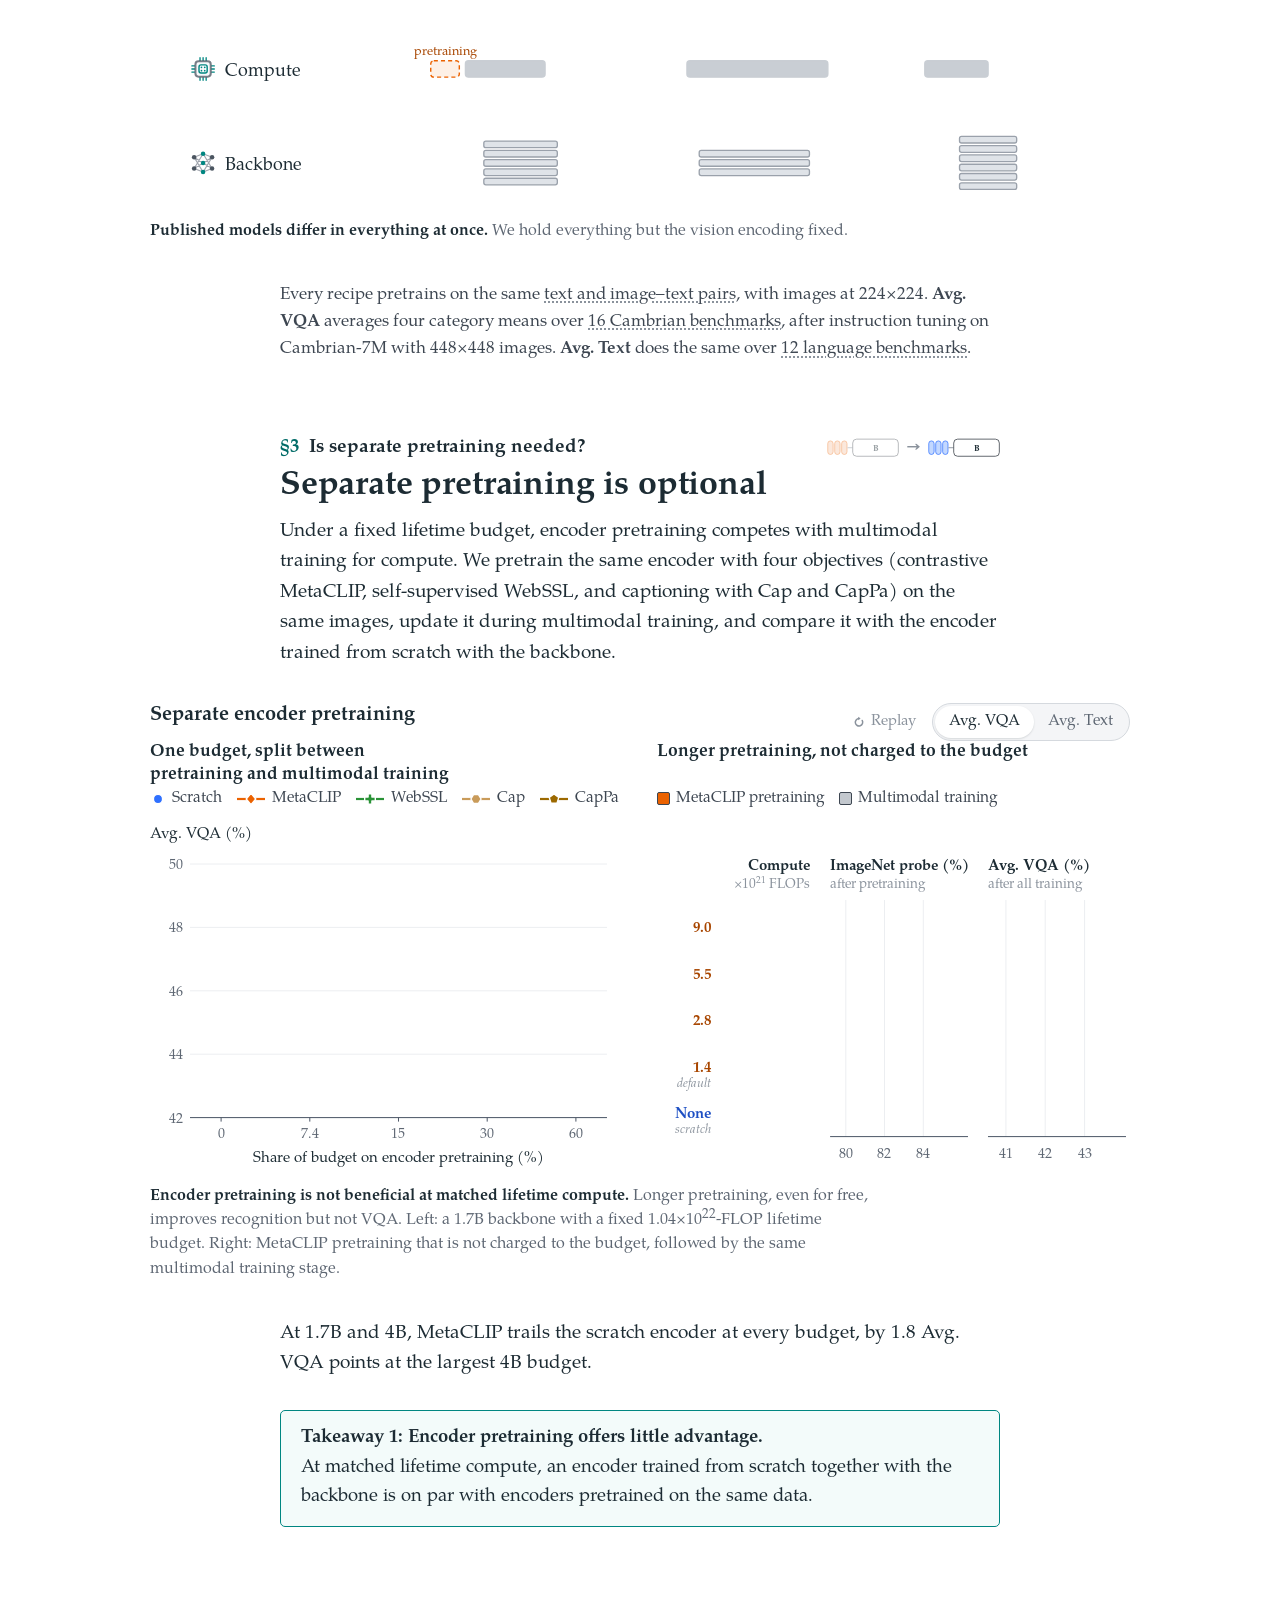
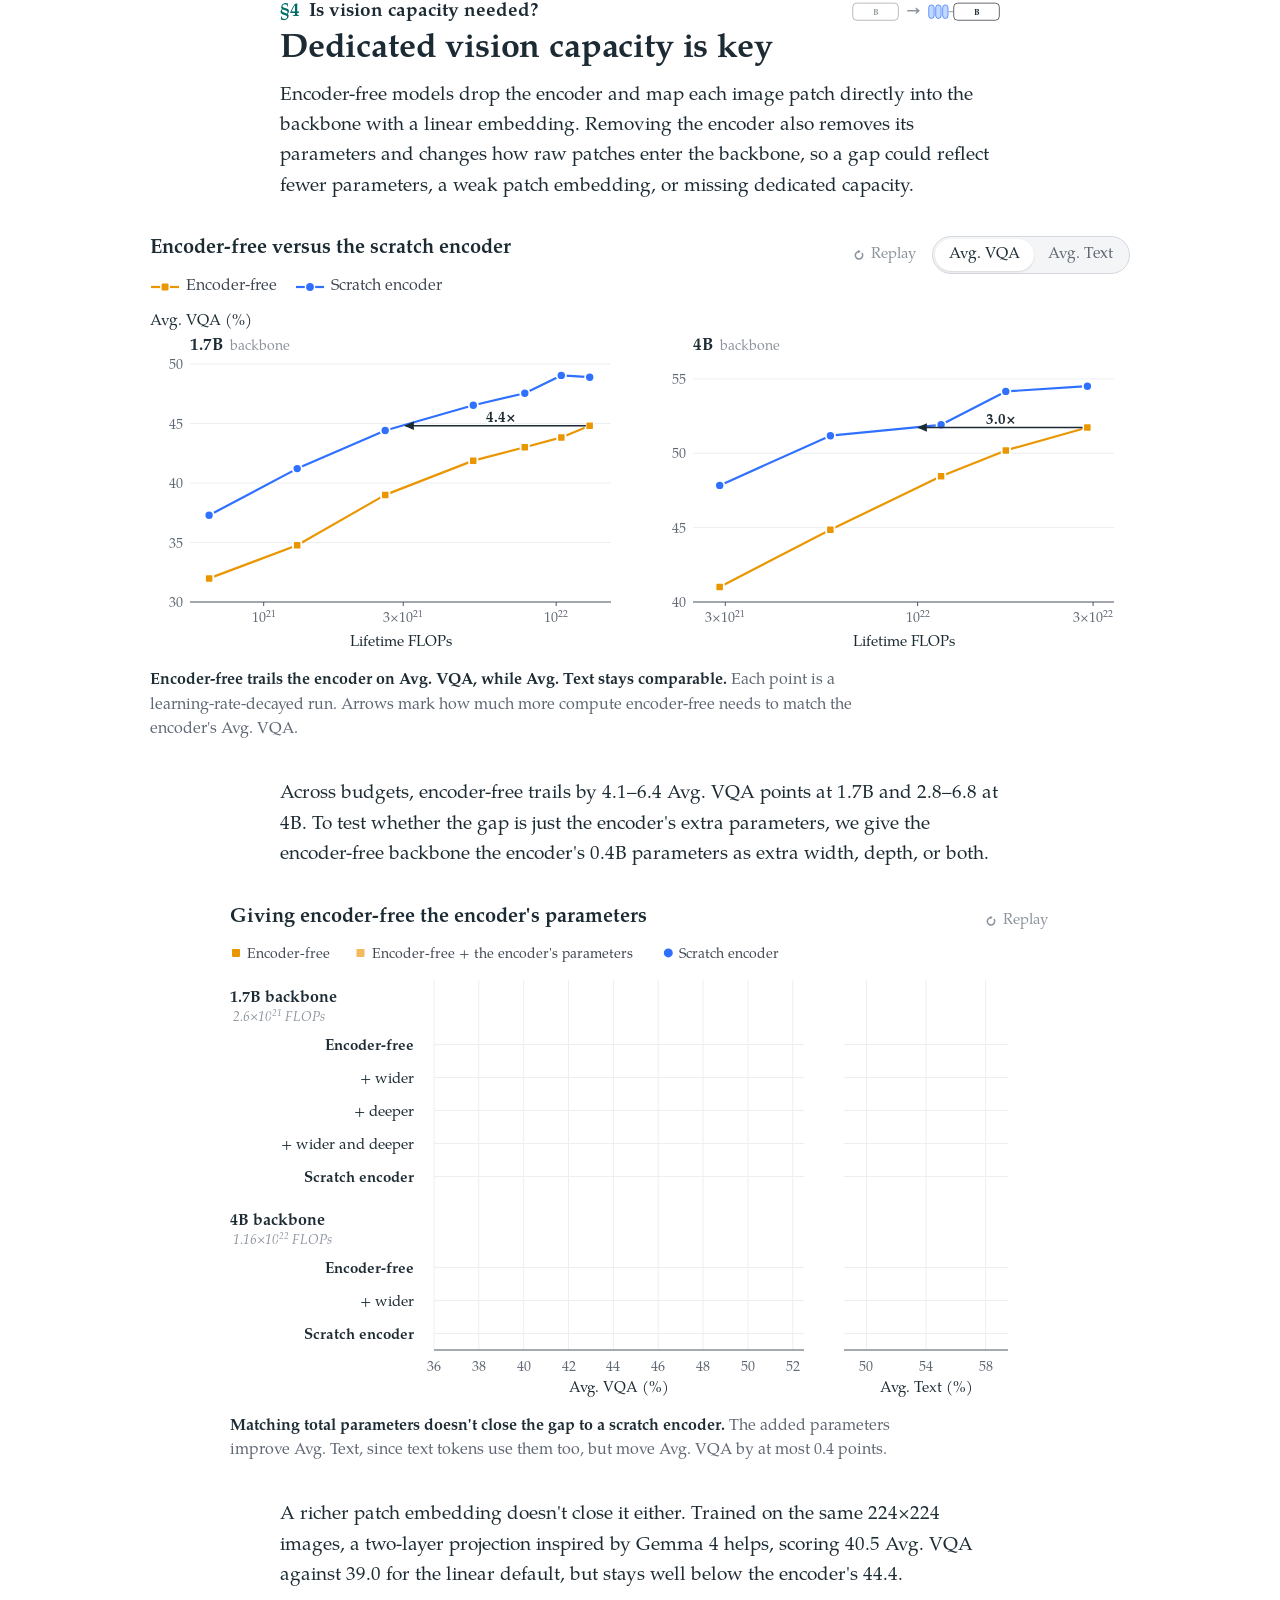
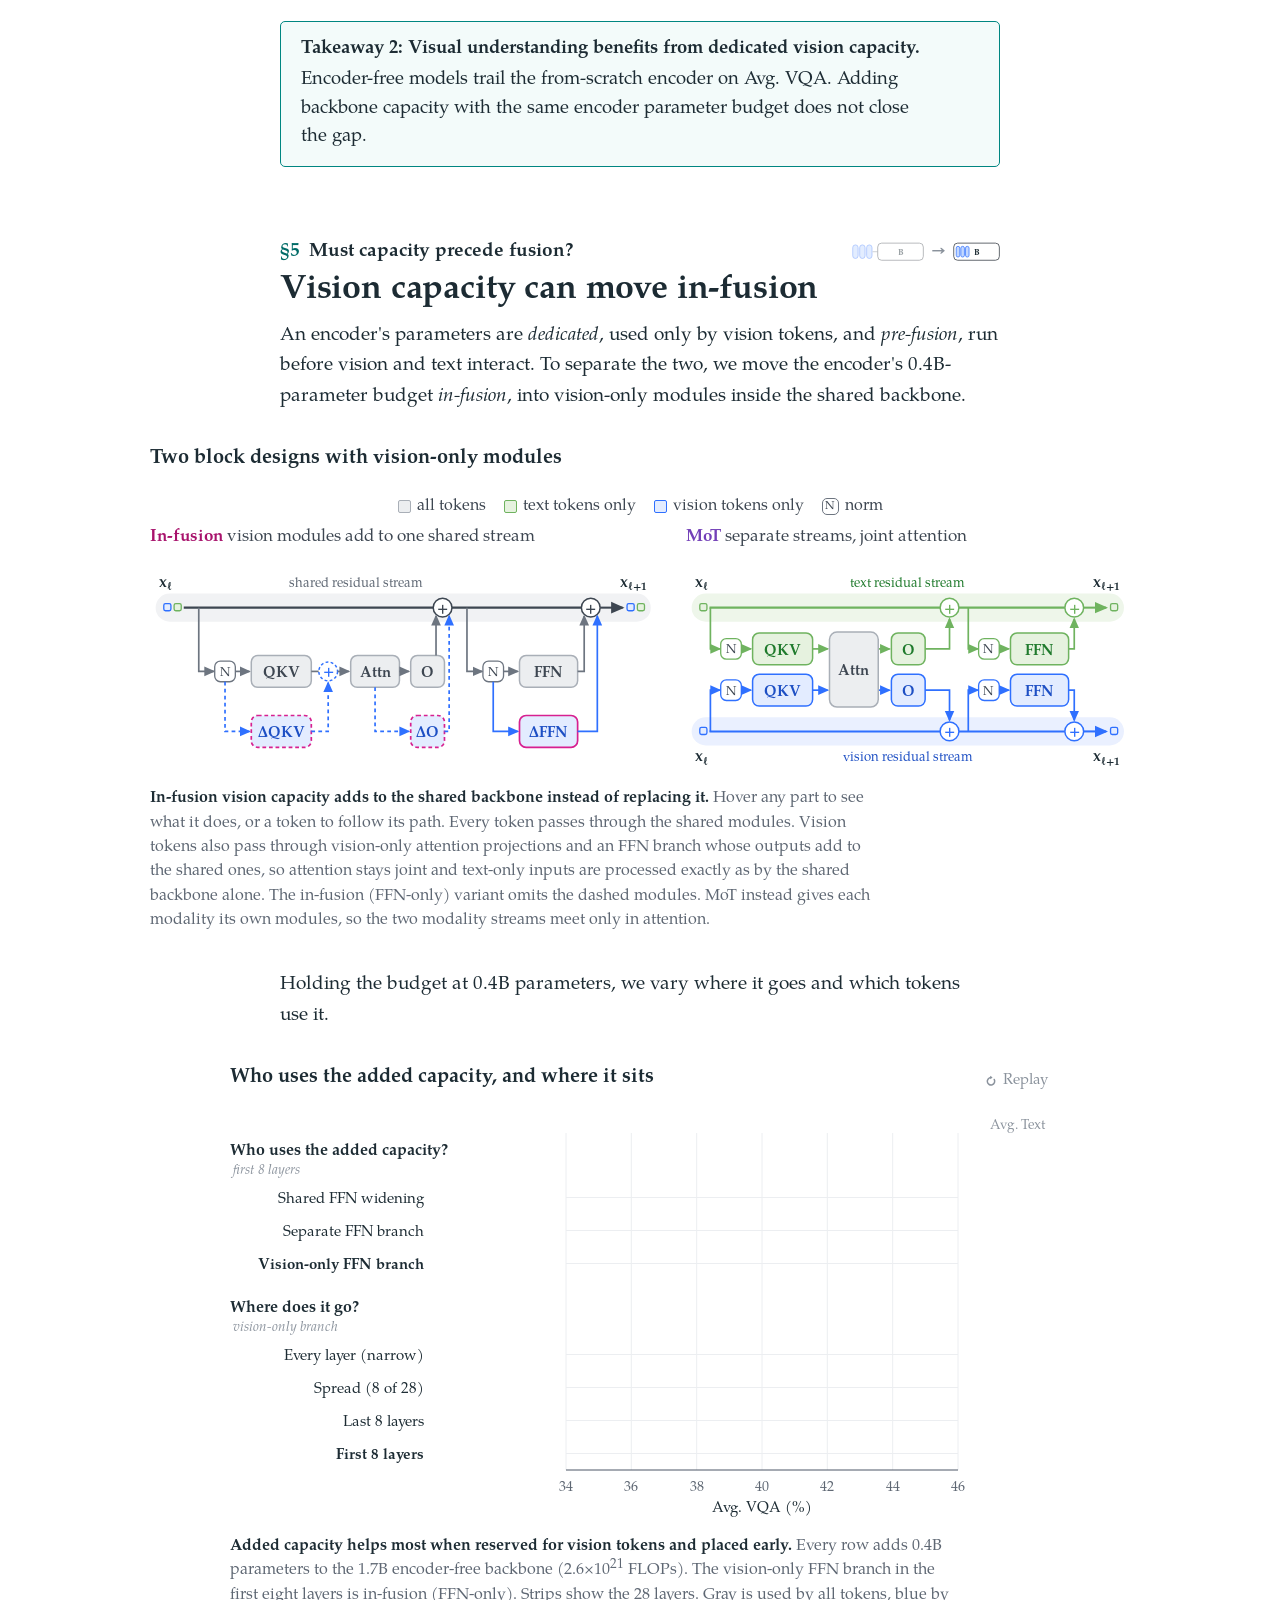
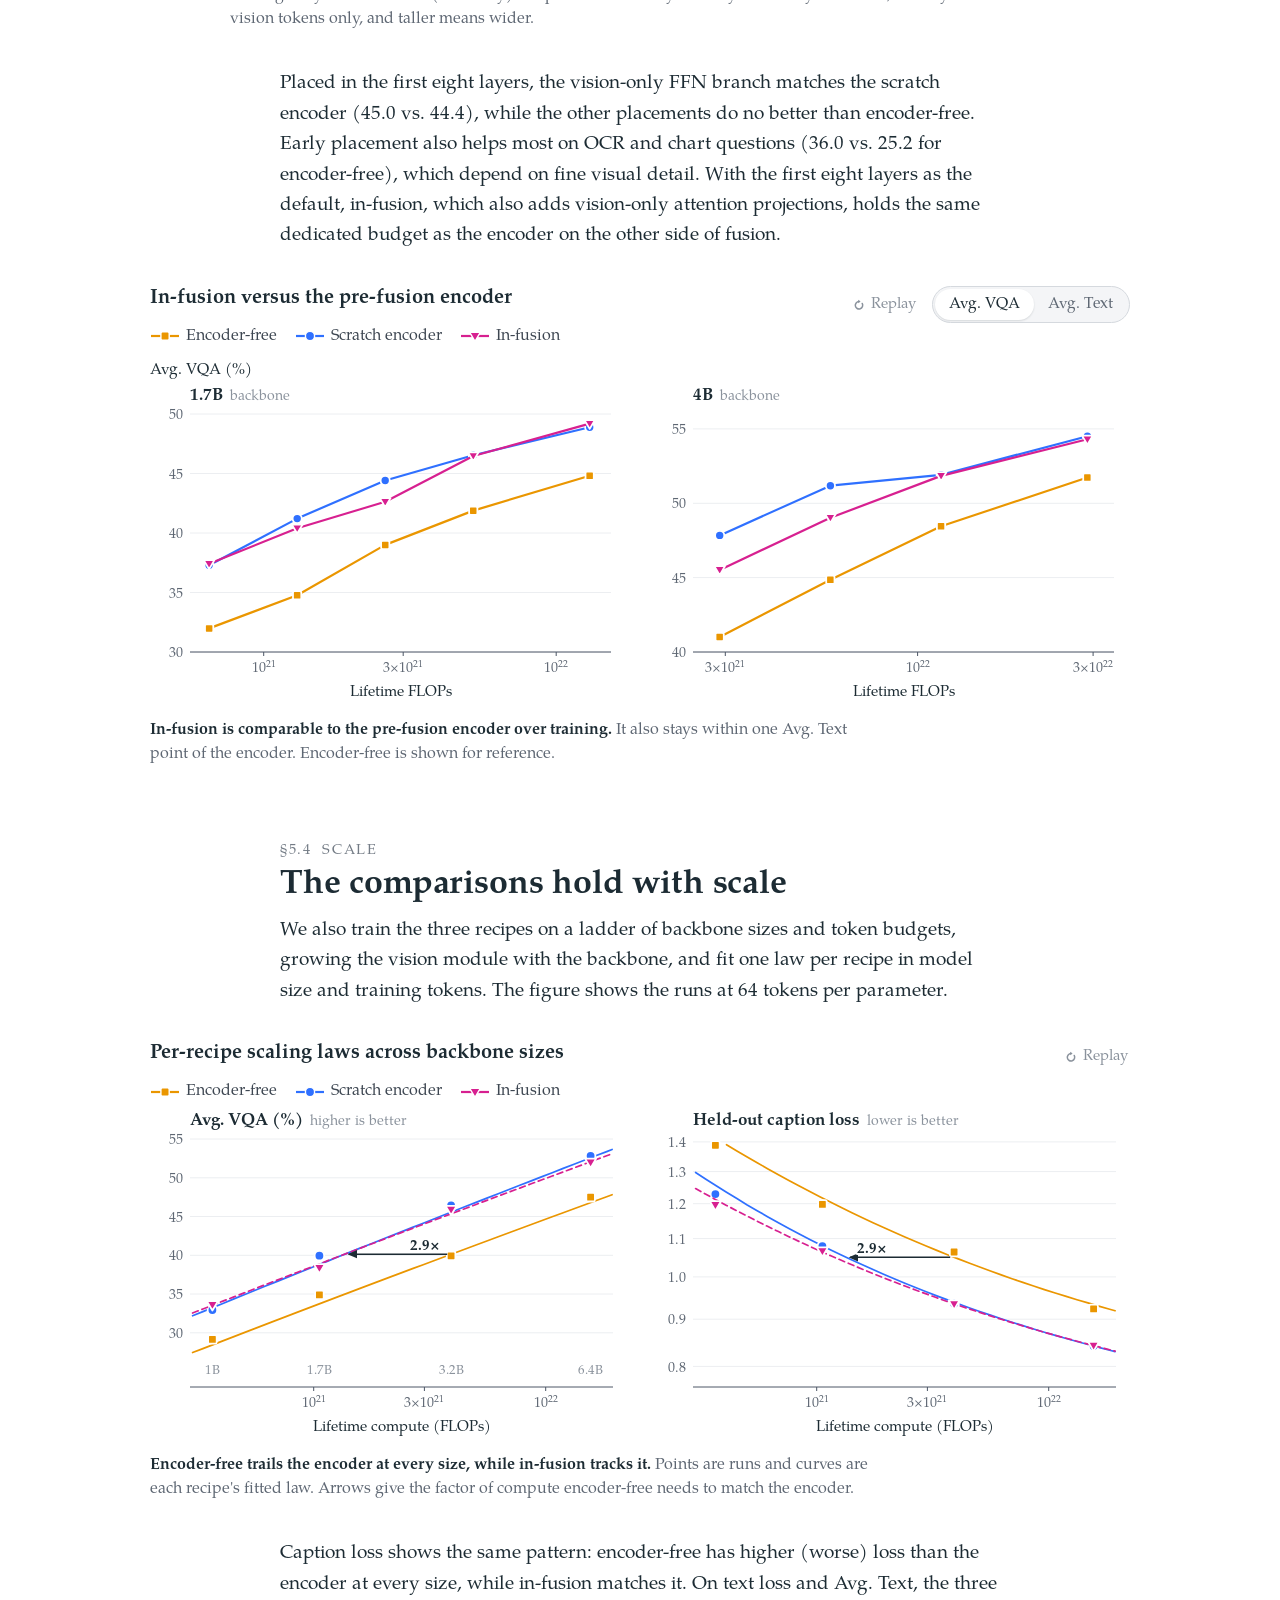
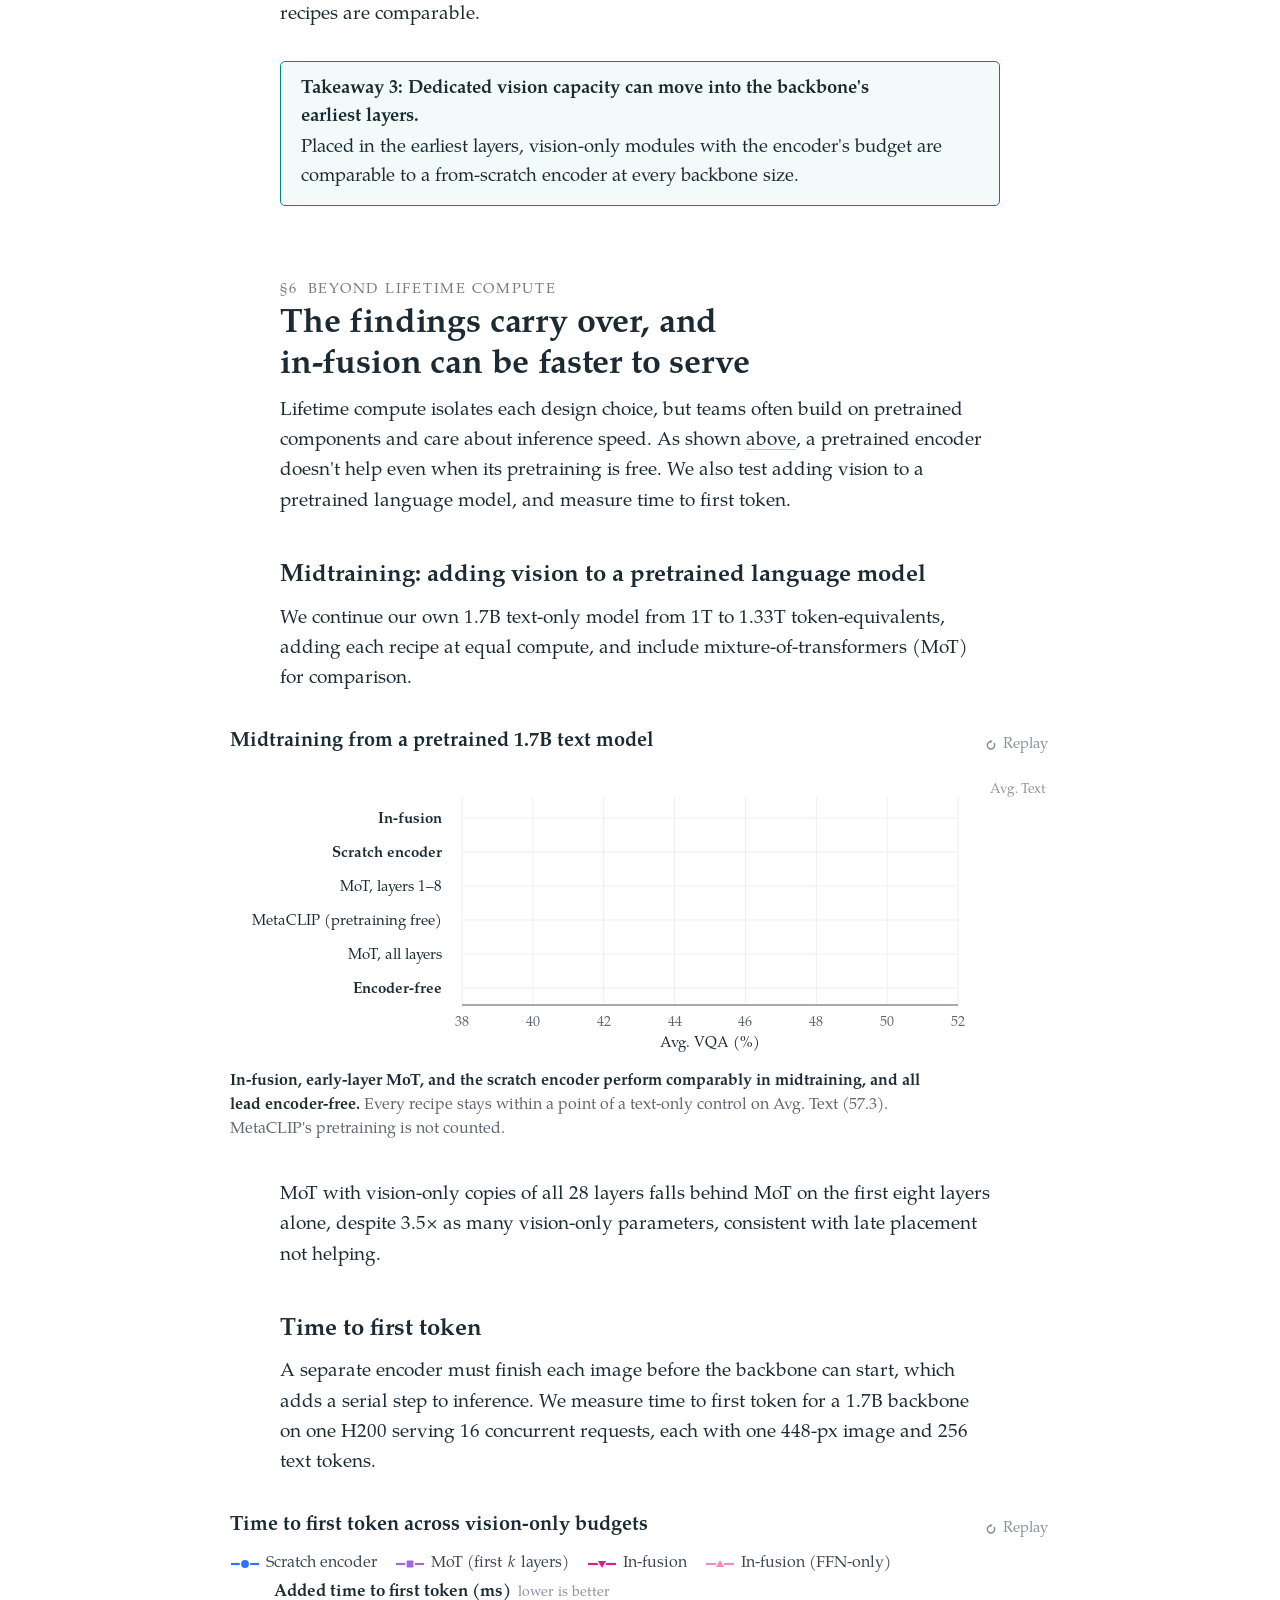
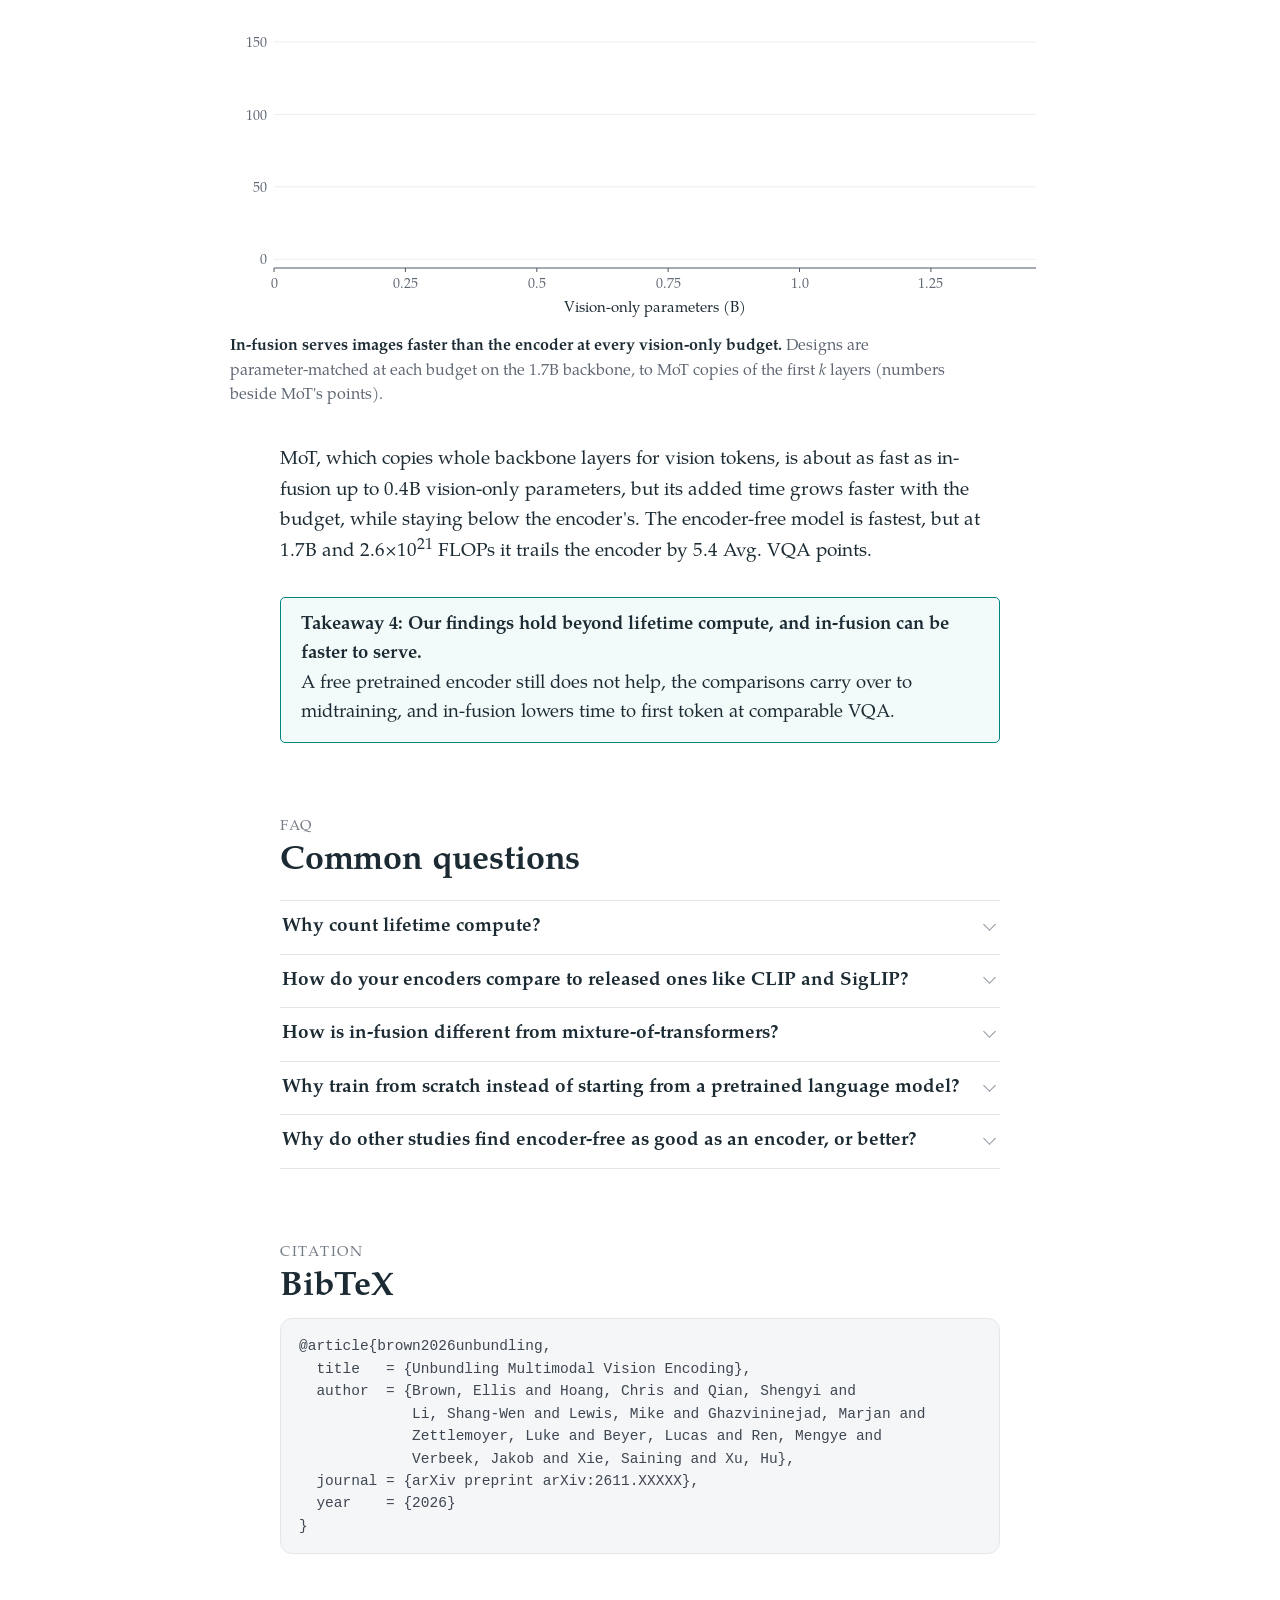
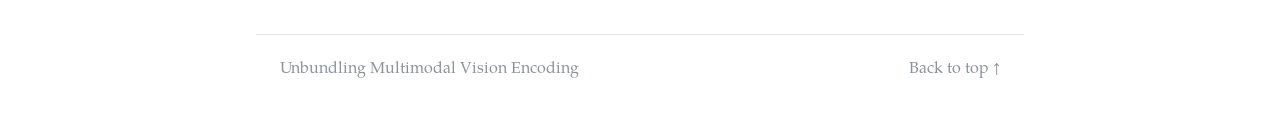
==== commit be6cf357: "Site follows the paper at 448 px instruction tuning; FAQ, training-data examples, hover fixes - Char" ====
--- a/index.html
+++ b/index.html
@@ -8,12 +8,12 @@
   <link rel="canonical" href="https://unbundling.github.io/">
   <meta property="og:type" content="website">
   <meta property="og:title" content="Unbundling Multimodal Vision Encoding">
-  <meta property="og:description" content="Which of a vision encoder's design choices still matter? Only dedicated vision capacity: it needs neither separate pretraining nor pre-fusion placement.">
+  <meta property="og:description" content="Of the three design choices a vision encoder bundles, only dedicated vision capacity keeps its advantage, and it needs neither separate pretraining nor pre-fusion placement.">
   <meta property="og:url" content="https://unbundling.github.io/">
   <meta property="og:image" content="https://unbundling.github.io/static/img/social-card.png">
   <meta name="twitter:card" content="summary_large_image">
   <meta name="twitter:title" content="Unbundling Multimodal Vision Encoding">
-  <meta name="twitter:description" content="Which of a vision encoder's design choices still matter? Only dedicated vision capacity: it needs neither separate pretraining nor pre-fusion placement.">
+  <meta name="twitter:description" content="Of the three design choices a vision encoder bundles, only dedicated vision capacity keeps its advantage, and it needs neither separate pretraining nor pre-fusion placement.">
   <meta name="twitter:image" content="https://unbundling.github.io/static/img/social-card.png">
   <link rel="icon" href="static/img/favicon.svg" type="image/svg+xml">
   <link rel="preload" href="static/fonts/pagella-regular.woff2" as="font" type="font/woff2" crossorigin>
@@ -23,10 +23,10 @@
 <body>
 <!-- Protocol icons: the teaser strip and the protocol figure both use these. -->
 <svg width="0" height="0" style="position:absolute" aria-hidden="true">
-  <symbol id="ic-data" viewBox="0 0 24 24"><ellipse cx="12" cy="5.5" rx="7.5" ry="2.75" fill="none" stroke="currentColor" stroke-width="1.7"/><path d="M4.5 5.5v13c0 1.5 3.4 2.75 7.5 2.75s7.5-1.25 7.5-2.75v-13M4.5 12c0 1.5 3.4 2.75 7.5 2.75s7.5-1.25 7.5-2.75" fill="none" stroke="currentColor" stroke-width="1.7"/></symbol>
-  <symbol id="ic-schedule" viewBox="0 0 24 24"><circle cx="5" cy="5" r="1.8" fill="currentColor"/><circle cx="5" cy="12" r="1.8" fill="currentColor"/><circle cx="5" cy="19" r="1.8" fill="currentColor"/><path d="M5 6.8v3.4M5 13.8v3.4" stroke="currentColor" stroke-width="1.5"/><rect x="9" y="3.5" width="11" height="3" rx="1.5" fill="currentColor" opacity=".45"/><rect x="9" y="10.5" width="8" height="3" rx="1.5" fill="currentColor" opacity=".45"/><rect x="9" y="17.5" width="11" height="3" rx="1.5" class="t-acc"/></symbol>
-  <symbol id="ic-compute" viewBox="0 0 24 24"><rect x="6" y="6" width="12" height="12" rx="2" fill="none" class="t-acc-s" stroke-width="1.7"/><rect x="9.5" y="9.5" width="5" height="5" rx="1" class="t-acc"/><path d="M9 3v3M12 3v3M15 3v3M9 18v3M12 18v3M15 18v3M3 9h3M3 12h3M3 15h3M18 9h3M18 12h3M18 15h3" class="t-acc-s" stroke-width="1.5"/></symbol>
-  <symbol id="ic-backbone" viewBox="0 0 24 24"><g fill="none" stroke="currentColor" stroke-width="1.2" opacity=".7"><path d="M4 5l8 7-8 7M20 5l-8 7 8 7M4 5l8-2 8 2M4 19l8 2 8-2M4 5v14M20 5v14M12 3v18"/></g><g fill="currentColor"><circle cx="4" cy="5" r="1.9"/><circle cx="4" cy="19" r="1.9"/><circle cx="20" cy="5" r="1.9"/><circle cx="20" cy="19" r="1.9"/><circle cx="12" cy="12" r="2.1"/><circle cx="12" cy="3" r="1.6"/><circle cx="12" cy="21" r="1.6"/></g></symbol>
+  <symbol id="ic-data" viewBox="0 0 24 24"><path d="M4 5v13.6c0 1.66 3.58 3 8 3s8-1.34 8-3V5" fill="#f8fafc" stroke="currentColor" stroke-width="2.2"/><path d="M4 9.9c0 1.66 3.58 3 8 3s8-1.34 8-3M4 14.3c0 1.66 3.58 3 8 3s8-1.34 8-3" fill="none" stroke="currentColor" stroke-width="2.2"/><ellipse cx="12" cy="5" rx="8" ry="3" fill="#60c5be" stroke="currentColor" stroke-width="2.2"/></symbol>
+  <symbol id="ic-schedule" viewBox="0 0 24 24"><path d="M4 3.5V20.5" stroke="#a0a5ae" stroke-width="1.5"/><circle cx="4" cy="3.5" r="2.1" fill="currentColor"/><circle cx="4" cy="12" r="2.1" fill="currentColor"/><circle cx="4" cy="20.5" r="2.1" class="t-acc"/><rect x="9" y="1.5" width="12" height="4" rx="1.6" fill="#a0a5ae"/><rect x="9" y="10" width="12" height="4" rx="1.6" fill="#a0a5ae"/><rect x="9" y="18.5" width="12" height="4" rx="1.6" class="t-acc"/></symbol>
+  <symbol id="ic-compute" viewBox="0 0 24 24"><path d="M9 1v2.6M12 1v2.6M15 1v2.6M9 20.4V23M12 20.4V23M15 20.4V23M1 9h2.6M1 12h2.6M1 15h2.6M20.4 9H23M20.4 12H23M20.4 15H23" class="t-acc-s" stroke-width="1.3" stroke-linecap="round"/><rect x="4.5" y="4.5" width="15" height="15" rx="3" fill="#f8fafc" stroke="currentColor" stroke-opacity=".75" stroke-width="2"/><rect x="8" y="8" width="8" height="8" rx="2" fill="none" class="t-acc-s" stroke-width="1.4"/><g class="t-acc"><circle cx="10.4" cy="10.4" r=".85"/><circle cx="13.6" cy="10.4" r=".85"/><circle cx="10.4" cy="13.6" r=".85"/><circle cx="13.6" cy="13.6" r=".85"/></g></symbol>
+  <symbol id="ic-backbone" viewBox="0 0 24 24"><path d="M3.2 6.5L12 3M3.2 6.5L12 12M3.2 6.5L12 21M3.2 17.5L12 3M3.2 17.5L12 12M3.2 17.5L12 21M20.8 6.5L12 3M20.8 6.5L12 12M20.8 6.5L12 21M20.8 17.5L12 3M20.8 17.5L12 12M20.8 17.5L12 21" stroke="#a0a5ae" stroke-width="1.1"/><g fill="currentColor"><circle cx="3.2" cy="6.5" r="2.2"/><circle cx="3.2" cy="17.5" r="2.2"/><circle cx="20.8" cy="6.5" r="2.2"/><circle cx="20.8" cy="17.5" r="2.2"/></g><g class="t-acc"><circle cx="12" cy="3" r="2.2"/><circle cx="12" cy="12" r="2.2"/><circle cx="12" cy="21" r="2.2"/></g></symbol>
 </svg>
 
 <!-- contents: a side list on wide screens (each entry is the section's finding) -->
@@ -39,7 +39,8 @@
     <li><a href="#capacity"><span class="sec">§4</span>Dedicated capacity</a></li>
     <li><a href="#placement"><span class="sec">§5</span>Placement</a>
       <ol><li><a class="sub" href="#scale">Scale</a></li></ol></li>
-    <li><a href="#practical"><span class="sec">§6</span>In practice</a></li>
+    <li><a href="#practical"><span class="sec">§6</span>Beyond lifetime compute</a></li>
+    <li><a href="#faq">FAQ</a></li>
     <li><a href="#citation">Citation</a></li>
   </ol>
 </nav>
@@ -75,7 +76,7 @@
     <img src="static/img/meta.svg" alt="Meta FAIR" class="logo-meta">
     <img src="static/img/nyu.svg" alt="New York University" class="logo-nyu">
   </div>
-  <p class="notes"><span><sup>*</sup>Equal contribution, ordered randomly</span> &nbsp;·&nbsp; <span><sup>†</sup>Equal advising</span></p>
+  <p class="notes"><span><sup>*</sup>Equal contribution, ordered randomly</span> <span><sup>†</sup>Equal advising</span></p>
 
   <nav class="buttons" aria-label="Paper links">
     <a class="btn primary" href="#" data-todo="arxiv">
@@ -101,7 +102,8 @@
     <li><a href="#prior"><span class="sec">§3</span>Visual prior</a></li>
     <li><a href="#capacity"><span class="sec">§4</span>Dedicated capacity</a></li>
     <li><a href="#placement"><span class="sec">§5</span>Placement</a></li>
-    <li><a href="#practical"><span class="sec">§6</span>In practice</a></li>
+    <li><a href="#practical"><span class="sec">§6</span>Beyond lifetime compute</a></li>
+    <li><a href="#faq">FAQ</a></li>
     <li><a href="#citation">Citation</a></li>
   </ol>
 </nav>
@@ -109,23 +111,23 @@
 <!-- ===================================================================== teaser -->
 <!-- anim.js draws the three questions and answers them in turn; each question links to its section. -->
 <figure class="teaser wide">
-  <svg class="anim" viewBox="0 0 960 500" role="group" aria-label="Three questions about the vision encoder, answered: separate pretraining is optional, dedicated vision capacity is key, and vision capacity can be in-fusion."><g></g></svg>
+  <svg class="anim" viewBox="0 0 960 500" role="group" aria-label="Three questions about the vision encoder, answered: separate pretraining is optional, dedicated vision capacity is key, and vision capacity can move in-fusion."><g></g></svg>
   <button class="replay" type="button"><svg viewBox="0 0 12 12" aria-hidden="true"><path d="M9.2 4.45A3.7 3.7 0 1 1 6 2.6" fill="none" stroke="currentColor" stroke-width="1.5" stroke-linecap="round"/><path d="M7.6 2.6L5.2 0.85v3.5z" fill="currentColor"/></svg>Replay</button>
 </figure>
 
 <!-- ===================================================================== summary -->
 <section class="summary" aria-label="Summary">
   <ul>
-    <li>Most multimodal models see through a pretrained vision encoder, which bundles three design choices: a <b>visual prior</b> from separate pretraining, <b>dedicated vision capacity</b>, and <b>pre-fusion placement</b> of that capacity. We test each one by training every model from scratch on common data and comparing recipes at matched <em>lifetime</em> compute. <a class="jump" href="#setup">Setup&nbsp;↓</a></li>
-    <li><b>The prior is optional.</b> An encoder trained from scratch with the language model is on par with encoders pretrained on the same data. More encoder pretraining raises ImageNet accuracy but not VQA, even when it is free. <a class="jump" href="#prior">Prior&nbsp;↓</a></li>
-    <li><b>Dedicated capacity is key.</b> Encoder-free models trail on visual understanding even when their backbone gets the encoder's parameters. From 1.7B to 6.4B backbones, they need 2.4–3.4× the compute to match the encoder's Avg. VQA. <a class="jump" href="#capacity">Capacity&nbsp;↓</a></li>
-    <li><b>That capacity can sit inside the backbone.</b> Vision-only modules in the first backbone layers perform comparably to a pre-fusion encoder while lowering time to first token. <a class="jump" href="#placement">Placement&nbsp;↓</a></li>
+    <li>Most multimodal models see through a pretrained vision encoder, which bundles three design choices: a <b>visual prior</b> from separate pretraining, <b>dedicated vision capacity</b>, and <b>pre-fusion placement</b> of that capacity. We test each one by training every model from scratch on common data and comparing recipes at matched <em>lifetime</em> compute. <a class="jump" href="#setup">§2&nbsp;Setup&nbsp;↓</a></li>
+    <li><b>The prior is optional.</b> An encoder trained from scratch with the language model is on par with encoders pretrained on the same data. More encoder pretraining raises ImageNet accuracy but not VQA, even when it is free. <a class="jump" href="#prior">§3&nbsp;Visual prior&nbsp;↓</a></li>
+    <li><b>Dedicated capacity is key.</b> Encoder-free models trail on visual understanding even when their backbone gets the encoder's parameters. From 1.7B to 6.4B backbones, they need about 3× the compute to match the encoder's Avg. VQA. <a class="jump" href="#capacity">§4&nbsp;Dedicated capacity&nbsp;↓</a></li>
+    <li><b>That capacity can sit inside the backbone.</b> Vision-only modules in the first backbone layers perform comparably to a pre-fusion encoder and can lower time to first token. <a class="jump" href="#placement">§5&nbsp;Placement&nbsp;↓</a></li>
   </ul>
 </section>
 
 <aside class="key" aria-label="Key message">
   <p>Of the three choices a vision encoder bundles, only <b>dedicated vision capacity</b> keeps its advantage.</p>
-  <p class="key-2">Train it jointly with the backbone, and place it early within it.</p>
+  <p class="key-2">In short, vision needs its own parameters, not its own pretraining or its own encoder.</p>
 </aside>
 
 <!-- Video:
@@ -134,19 +136,18 @@
 
 <!-- ===================================================================== setup -->
 <section id="setup">
-  <p class="kicker">§2 · Setup</p>
-  <h2>Three choices, bundled</h2>
-  <p>Most multimodal models acquire visual understanding from a vision encoder pretrained for a separate objective, such as image recognition or image–text alignment. Recent recipes discard parts of that setup: Kimi K3 trains its encoder from scratch with the multimodal backbone, and encoder-free models feed image patches straight into the backbone. Each recipe implies a different answer to what the encoder contributes, if anything at all.</p>
+  <p class="kicker"><span><span class="sec">§2</span>Setup</span></p>
+  <h2>What a vision encoder bundles</h2>
+  <p>Most multimodal models acquire visual understanding from a vision encoder pretrained for a separate objective, such as image recognition or image–text alignment. Recent recipes discard parts of that setup. Kimi K3 trains its encoder from scratch with the multimodal backbone, and encoder-free models feed image patches straight into the backbone. Each recipe implies a different answer to what the encoder contributes, if anything at all.</p>
 
   <figure class="viz wide bundle-fig">
     <div class="vh"><div>
-      <h4>What a vision encoder bundles</h4>
-      <p class="dek">A vision encoder bundles three design choices, and each recipe keeps a different subset.</p>
+      <h4>Four recipes, three design choices</h4>
     </div></div>
     <div class="bundle-grid">
       <div id="bundle" class="bundle"></div>
       <table id="recipes" class="recipes">
-        <thead><tr><th>Recipe</th><th><span class="th-n">i</span> Prior</th><th><span class="th-n">ii</span> Capacity</th><th><span class="th-n">iii</span> Pre-fusion</th></tr></thead>
+        <thead><tr><th>Recipe</th><th>Prior</th><th>Capacity</th><th>Pre-fusion</th></tr></thead>
         <tbody>
           <tr data-recipe="pretrained" tabindex="0"><td><span class="g" data-glyph="pretrained" data-h="22"></span><span class="c-pre">Pretrained encoder</span></td><td class="y">✓</td><td class="y">✓</td><td class="y">✓</td></tr>
           <tr data-recipe="scratch" tabindex="0"><td><span class="g" data-glyph="scratch" data-h="22"></span><span class="c-enc">Scratch encoder</span></td><td class="n">✗</td><td class="y">✓</td><td class="y">✓</td></tr>
@@ -155,37 +156,52 @@
         </tbody>
       </table>
     </div>
-    <figcaption>Hover a recipe to see which. In-fusion keeps dedicated vision capacity without the prior or pre-fusion placement.</figcaption>
+    <figcaption><b>A vision encoder bundles three design choices, and each recipe keeps a different subset.</b> Hover a recipe to see which. In-fusion keeps dedicated vision capacity without the prior or pre-fusion placement.</figcaption>
   </figure>
 
   <h3>One controlled protocol</h3>
-  <p>Published models differ in data, architecture, training stages, and compute, so comparing them cannot isolate any one choice. Controlled studies of pretrained encoders hold the multimodal stage fixed, but they vary <em>which</em> prior an encoder imports rather than <em>whether</em> it needs one, and they treat encoder pretraining as free, though SigLIP&nbsp;2, for example, trains on 40B image–text samples. We instead run every training stage ourselves, from random initialization.</p>
+  <p>Published models differ in data, architecture, training stages, and compute, so comparing them cannot isolate any one choice. Controlled studies of pretrained encoders hold the multimodal stage fixed, but they vary <em>which</em> prior an encoder imports rather than <em>whether</em> it needs one. They also treat encoder pretraining as free, though SigLIP&nbsp;2, for example, trains on 40B image–text samples. We instead run every training stage ourselves, from random initialization.</p>
 
   <figure class="viz wide" id="fig-protocol">
     <div class="vh">
       <div>
         <h4>Only the vision encoding differs</h4>
-        <p class="dek">Published models differ in everything at once; we hold everything else fixed.</p>
-      </div>
-      <div class="vh-tools"><button class="replay" type="button"><svg viewBox="0 0 12 12" aria-hidden="true"><path d="M9.2 4.45A3.7 3.7 0 1 1 6 2.6" fill="none" stroke="currentColor" stroke-width="1.5" stroke-linecap="round"/><path d="M7.6 2.6L5.2 0.85v3.5z" fill="currentColor"/></svg>Replay</button></div>
-    </div>
-    <svg class="anim" viewBox="0 84 960 470" role="img" aria-label="Published models differ in data, training schedule, compute and backbone all at once, so no comparison between them is clean. We fix each to one common setting. Common data: text from Nemotron-CC v2 and v2.1, image–text pairs from MetaCLIP 1.2 (English subset), and one set of Qwen2.5-VL-32B captions shared by all recipes. Training schedule: warmup–stable–decay, so any checkpoint can be decayed; budgets from 6.5×10^20 to 2.9×10^22 FLOPs; one peak learning rate per backbone size. Lifetime compute: every training stage counts, encoder pretraining too, and recipes are compared at matched lifetime compute. One backbone: a dense decoder-only Transformer trained from scratch, mainly the Qwen3-1.7B and 4B configurations, with one encoder architecture, a 27-layer, 0.4B ViT. Only the vision encoding differs: pretrained encoder, scratch encoder, encoder-free, and in-fusion."><g></g></svg>
-  </figure>
-  <p class="metrics"><b>Avg. VQA</b> averages four category means over 16 Cambrian benchmarks, after instruction tuning on Cambrian-7M. <b>Avg. Text</b> does the same over 12 language benchmarks.</p>
+      </div>
+      <div class="vh-tools"><button class="replay" type="button"><svg viewBox="0 0 12 12" aria-hidden="true"><path d="M9.2 4.45A3.7 3.7 0 1 1 6 2.6" fill="none" stroke="currentColor" stroke-width="1.5" stroke-linecap="round"/><path d="M7.6 2.6L5.2 0.85v3.5z" fill="currentColor"/></svg>Replay</button></div>
+    </div>
+    <svg class="anim" viewBox="0 84 960 470" role="img" aria-label="Published models differ in data, training schedule, compute and backbone all at once, so no comparison between them is clean. We fix each to one common setting. Data: text from Nemotron-CC v2 and v2.1 and image–text pairs from MetaCLIP 1.2 (English subset). Training schedule: warmup–stable–decay (Hu et al., 2024; Wen et al., 2025; Hägele et al., 2024); budgets up to 2.9×10^22 FLOPs; one peak learning rate per backbone size. Lifetime compute: every training stage counts, including encoder pretraining, and recipes are compared at matched lifetime compute. Backbone: a dense decoder-only Transformer trained from scratch, following the Qwen3 1.7B and 4B configurations; encoders are 27-layer, 0.4B ViTs. Only the vision encoding differs: pretrained encoder, scratch encoder, encoder-free, and in-fusion."><g></g></svg>
+    <figcaption><b>Published models differ in everything at once.</b> We hold everything but the vision encoding fixed.</figcaption>
+  </figure>
+  <p class="metrics">Every recipe pretrains on the same <button type="button" class="bench" data-bench="data" aria-expanded="false">text and image–text pairs</button>, with images at 224×224. <b>Avg. VQA</b> averages four category means over <button type="button" class="bench" data-bench="vqa" aria-expanded="false">16 Cambrian benchmarks</button>, after instruction tuning on Cambrian-7M with 448×448 images. <b>Avg. Text</b> does the same over <button type="button" class="bench" data-bench="text" aria-expanded="false">12 language benchmarks</button>.</p>
+  <!-- Training-data examples for the hover on "text and image–text pairs" (main.js dataNode): MetaCLIP 1.2 images as
+       the model sees them (224×224 center crops) with their verbatim Qwen2.5-VL-32B-Instruct recaptions, and Nemotron-CC
+       excerpts, screened for people, logos, watermarks and readable copyrighted text (2026-11-10). -->
+  <template id="data-examples" data-title="Examples of the training data" data-img-head="Image–text pairs: MetaCLIP 1.2 images, each with its Qwen2.5-VL-32B caption" data-text-head="Text: Nemotron-CC">
+    <figure class="ex-img"><img src="static/img/data/01.jpg" alt="" width="224" height="224"><figcaption>A vibrant Caesar salad with crisp romaine lettuce, toasted croutons, and grated Parmesan cheese, served in a white bowl with a fork ready to dig in.</figcaption></figure>
+    <figure class="ex-img"><img src="static/img/data/02.jpg" alt="" width="224" height="224"><figcaption>A skipper butterfly with brown wings and white markings rests on a vibrant pink coneflower, its proboscis extended towards the flower&#x27;s center. Surrounding green foliage provides a lush backdrop.</figcaption></figure>
+    <figure class="ex-img"><img src="static/img/data/03.jpg" alt="" width="224" height="224"><figcaption>Two classic red British telephone boxes stand side by side, marked with the word &quot;TELEPHONE&quot; above their glass-paneled doors, set against a backdrop of green trees and a faint reflection of urban surroundings.</figcaption></figure>
+    <figure class="ex-img"><img src="static/img/data/04.jpg" alt="" width="224" height="224"><figcaption>The Great Sphinx of Giza, an ancient limestone statue with a human head and lion&#x27;s body, stands majestically in the desert, with the pyramids visible in the background.</figcaption></figure>
+    <figure class="ex-img"><img src="static/img/data/05.jpg" alt="" width="224" height="224"><figcaption>A vibrant green pine tree stands prominently in a lush, rolling countryside under a bright blue sky with scattered clouds. A rustic wooden fence and a hay bale add charm to the serene, pastoral landscape, with distant mountains and scattered trees completing the picturesque scene.</figcaption></figure>
+    <figure class="ex-img"><img src="static/img/data/06.jpg" alt="" width="224" height="224"><figcaption>A skewer of grilled prawns is artfully arranged atop a bed of fresh greens and garnished with dill, served in a delicate glass bowl, complemented by a vibrant blue glass in the background.</figcaption></figure>
+    <figure class="ex-img"><img src="static/img/data/07.jpg" alt="" width="224" height="224"><figcaption>A modern interior space with exposed wooden beams and a warm, natural aesthetic, featuring a minimalist lounge area with light-colored furniture, a round coffee table, and a view to an outdoor courtyard with trees and a stone wall.</figcaption></figure>
+    <figure class="ex-img"><img src="static/img/data/08.jpg" alt="" width="224" height="224"><figcaption>A pristine tropical beach stretches into the distance under a vibrant blue sky dotted with fluffy white clouds, featuring crystal-clear turquoise waters meeting soft, golden sand.</figcaption></figure>
+    <blockquote class="ex-text" data-tier="Nemotron-CC v2.1, high-quality web text">For an easy-to-grow and low-maintenance houseplant, Cobra Anthurium is one to consider. Grown for its foliage, the Cobra Anthurium is a strong plant with vigorous growth. It produces large, leathery green leaves that take on a shade of purple with age. This plant is a great choice for purifying the air and providing a focal interest indoors.</blockquote>
+    <blockquote class="ex-text" data-tier="Nemotron-CC v2, synthetic rephrasing of high-quality web text">The text mentions a BBC program that focuses on four notable individuals: Georg Cantor, Ludwig Boltzmann, Kurt Gödel, and Alan Turing.
+The duration of the program is 1.5 hours.
+The text suggests that the program is highly recommended for those who have an interest in such topics (&quot;if your nerd streak works that way&quot;).</blockquote>
+  </template>
 </section>
 
 <!-- ===================================================================== prior -->
 <section id="prior">
-  <p class="kicker"><span>§3 · Visual prior</span><span class="swap" aria-hidden="true"><span class="g from" data-glyph="pretrained" data-h="20"></span>→<span class="g" data-glyph="scratch" data-h="20"></span></span></p>
+  <p class="kicker kq"><span><span class="sec">§3</span>Is separate pretraining needed?</span><span class="swap" aria-hidden="true"><span class="g from" data-glyph="pretrained" data-h="20"></span>→<span class="g" data-glyph="scratch" data-h="20"></span></span></p>
   <h2>Separate pretraining is optional</h2>
-  <p class="question">Does the vision encoder need separate pretraining?</p>
   <p>Under a fixed lifetime budget, encoder pretraining competes with multimodal training for compute. We pretrain the same encoder with four objectives (contrastive MetaCLIP, self-supervised WebSSL, and captioning with Cap and CapPa) on the same images, update it during multimodal training, and compare it with the encoder trained from scratch with the backbone.</p>
 
   <figure class="viz wide" id="fig-prior" data-metric="vqa">
     <div class="vh">
       <div>
         <h4>Separate encoder pretraining</h4>
-        <p class="dek">Encoder pretraining is not beneficial at matched lifetime compute, and more of it improves recognition but not VQA, even when it is free.</p>
       </div>
       <div class="vh-tools"><button class="replay" type="button"><svg viewBox="0 0 12 12" aria-hidden="true"><path d="M9.2 4.45A3.7 3.7 0 1 1 6 2.6" fill="none" stroke="currentColor" stroke-width="1.5" stroke-linecap="round"/><path d="M7.6 2.6L5.2 0.85v3.5z" fill="currentColor"/></svg>Replay</button><div class="seg" data-for="fig-prior" role="group" aria-label="Metric"><button data-metric="vqa" aria-pressed="true">Avg. VQA</button><button data-metric="text" aria-pressed="false">Avg. Text</button></div></div>
     </div>
@@ -203,7 +219,7 @@
         <div class="chart" data-chart="upstream" data-build></div>
       </div>
       <div class="sub">
-        <div class="sub-title">Longer pretraining, for free: better ImageNet, not better VQA</div>
+        <div class="sub-title">Longer pretraining, not charged to the budget</div>
         <div class="legend tight">
           <span class="li"><span class="sw" style="--c: var(--pre)"></span>MetaCLIP pretraining</span>
           <span class="li"><span class="sw" style="--c: #c3c8ce"></span>Multimodal training</span>
@@ -212,26 +228,24 @@
         <div class="chart" data-chart="free" data-build></div>
       </div>
     </div>
-    <figcaption>Left: a 1.7B backbone with a fixed 1.04×10<sup>22</sup>-FLOP budget. Right: MetaCLIP pretraining that is not charged to the budget, followed by the same multimodal stage.</figcaption>
-  </figure>
-
-  <p>Across backbone sizes, MetaCLIP trails at lower budgets and is never clearly ahead of the scratch encoder. Vision should also start early: in from-scratch training, starting with text only for the first 25–75% of training lowers Avg. VQA by 5 points, even with the same image–text data.</p>
-
-  <aside class="takeaway"><b>Takeaway 1: Upstream encoder pretraining offers little advantage.</b> At matched lifetime compute, an encoder trained from scratch with the backbone matches or exceeds encoders pretrained on the same data.</aside>
+    <figcaption><b>Encoder pretraining is not beneficial at matched lifetime compute.</b> Longer pretraining, even for free, improves recognition but not VQA. Left: a 1.7B backbone with a fixed 1.04×10<sup>22</sup>-FLOP lifetime budget. Right: MetaCLIP pretraining that is not charged to the budget, followed by the same multimodal training stage.</figcaption>
+  </figure>
+
+  <p>At 1.7B and 4B, MetaCLIP trails the scratch encoder at every budget, by 1.8 Avg. VQA points at the largest 4B budget.</p>
+
+  <aside class="takeaway"><b>Takeaway 1: Encoder pretraining offers little advantage.</b> At matched lifetime compute, an encoder trained from scratch together with the backbone is on par with encoders pretrained on the same data.</aside>
 </section>
 
 <!-- ===================================================================== capacity -->
 <section id="capacity">
-  <p class="kicker"><span>§4 · Dedicated capacity</span><span class="swap" aria-hidden="true"><span class="g from" data-glyph="free" data-h="20"></span>→<span class="g" data-glyph="scratch" data-h="20"></span></span></p>
+  <p class="kicker kq"><span><span class="sec">§4</span>Is vision capacity needed?</span><span class="swap" aria-hidden="true"><span class="g from" data-glyph="free" data-h="20"></span>→<span class="g" data-glyph="scratch" data-h="20"></span></span></p>
   <h2>Dedicated vision capacity is key</h2>
-  <p class="question">Does visual understanding need capacity that only vision tokens use?</p>
-  <p>Encoder-free models drop the encoder and map each image patch into the backbone with a linear embedding. Removing the encoder also removes its parameters and changes how raw patches enter the backbone, so a gap could reflect fewer parameters, a weak patch embedding, or missing dedicated capacity.</p>
+  <p>Encoder-free models drop the encoder and map each image patch directly into the backbone with a linear embedding. Removing the encoder also removes its parameters and changes how raw patches enter the backbone, so a gap could reflect fewer parameters, a weak patch embedding, or missing dedicated capacity.</p>
 
   <figure class="viz wide" id="fig-ef" data-metric="vqa">
     <div class="vh">
       <div>
         <h4>Encoder-free versus the scratch encoder</h4>
-        <p class="dek">Encoder-free trails the encoder on Avg. VQA, while Avg. Text stays comparable.</p>
       </div>
       <div class="vh-tools"><button class="replay" type="button"><svg viewBox="0 0 12 12" aria-hidden="true"><path d="M9.2 4.45A3.7 3.7 0 1 1 6 2.6" fill="none" stroke="currentColor" stroke-width="1.5" stroke-linecap="round"/><path d="M7.6 2.6L5.2 0.85v3.5z" fill="currentColor"/></svg>Replay</button><div class="seg" data-for="fig-ef" role="group" aria-label="Metric"><button data-metric="vqa" aria-pressed="true">Avg. VQA</button><button data-metric="text" aria-pressed="false">Avg. Text</button></div></div>
     </div>
@@ -241,39 +255,36 @@
     </div>
     <div class="ytitle" data-ytitle-for="trajEF">Avg. VQA (%)</div>
     <div class="chart" data-chart="trajEF" data-build></div>
-    <figcaption>Each point is a learning-rate-decayed run; arrows mark how much more compute encoder-free needs to match the encoder's Avg. VQA.</figcaption>
-  </figure>
-
-  <p>Across budgets, encoder-free trails by 2.4–5.5 Avg. VQA points at 1.7B and 2.8–6.4 at 4B. Is that just the encoder's extra parameters? We give the encoder-free backbone the encoder's 0.4B parameters as extra width, depth, or both.</p>
+    <figcaption><b>Encoder-free trails the encoder on Avg. VQA, while Avg. Text stays comparable.</b> Each point is a learning-rate-decayed run. Arrows mark how much more compute encoder-free needs to match the encoder's Avg. VQA.</figcaption>
+  </figure>
+
+  <p>Across budgets, encoder-free trails by 4.1–6.4 Avg. VQA points at 1.7B and 2.8–6.8 at 4B. To test whether the gap is just the encoder's extra parameters, we give the encoder-free backbone the encoder's 0.4B parameters as extra width, depth, or both.</p>
 
   <figure class="viz wide narrowish">
     <div class="vh">
       <div>
         <h4>Giving encoder-free the encoder's parameters</h4>
-        <p class="dek">Matching total parameters doesn't close the gap.</p>
       </div>
       <div class="vh-tools"><button class="replay" type="button"><svg viewBox="0 0 12 12" aria-hidden="true"><path d="M9.2 4.45A3.7 3.7 0 1 1 6 2.6" fill="none" stroke="currentColor" stroke-width="1.5" stroke-linecap="round"/><path d="M7.6 2.6L5.2 0.85v3.5z" fill="currentColor"/></svg>Replay</button></div>
     </div>
     <div class="chart" data-chart="steelman" data-build></div>
-    <figcaption>The added parameters help Avg. Text, since text tokens use them too, but move Avg. VQA by at most 1.0 point.</figcaption>
-  </figure>
-
-  <p>A richer patch embedding doesn't close it either. Embeddings inspired by Gemma&nbsp;4 and Inkling help only when they read higher-resolution images: at the encoder's 224&nbsp;px, a four-layer hierarchical MLP scores 34.5 Avg. VQA against 34.6 for the linear default.</p>
+    <figcaption><b>Matching total parameters doesn't close the gap to a scratch encoder.</b> The added parameters improve Avg. Text, since text tokens use them too, but move Avg. VQA by at most 0.4 points.</figcaption>
+  </figure>
+
+  <p>A richer patch embedding doesn't close it either. Trained on the same 224×224 images, a two-layer projection inspired by Gemma&nbsp;4 helps, scoring 40.5 Avg. VQA against 39.0 for the linear default, but stays well below the encoder's 44.4.</p>
 
   <aside class="takeaway"><b>Takeaway 2: Visual understanding benefits from dedicated vision capacity.</b> Encoder-free models trail the from-scratch encoder on Avg. VQA. Adding backbone capacity with the same encoder parameter budget does not close the gap.</aside>
 </section>
 
 <!-- ===================================================================== placement -->
 <section id="placement">
-  <p class="kicker"><span>§5 · Placement</span><span class="swap" aria-hidden="true"><span class="g from" data-glyph="scratch" data-h="20"></span>→<span class="g" data-glyph="infusion" data-h="20"></span></span></p>
-  <h2>Vision capacity can be in-fusion</h2>
-  <p class="question">Must that capacity act before vision meets text?</p>
-  <p>An encoder's parameters are <em>dedicated</em>, used only by vision tokens, and <em>pre-fusion</em>, run before vision and text interact. To separate the two, we move the encoder's 0.4B-parameter budget <em>in-fusion</em>: into vision-only modules inside the shared backbone.</p>
+  <p class="kicker kq"><span><span class="sec">§5</span>Must capacity precede fusion?</span><span class="swap" aria-hidden="true"><span class="g from" data-glyph="scratch" data-h="20"></span>→<span class="g" data-glyph="infusion" data-h="20"></span></span></p>
+  <h2>Vision capacity can move <span class="nw">in-fusion</span></h2>
+  <p>An encoder's parameters are <em>dedicated</em>, used only by vision tokens, and <em>pre-fusion</em>, run before vision and text interact. To separate the two, we move the encoder's 0.4B-parameter budget <em>in-fusion</em>, into vision-only modules inside the shared backbone.</p>
 
   <figure class="viz wide">
     <div class="vh"><div>
-      <h4>Two blocks with vision-only modules</h4>
-      <p class="dek">In-fusion vision capacity adds to the shared backbone instead of replacing it.</p>
+      <h4>Two block designs with vision-only modules</h4>
     </div></div>
     <div class="legend center">
       <span class="li"><span class="sw sw-shared"></span>all tokens</span>
@@ -285,30 +296,28 @@
       <div class="sch"><div class="sch-t"><b class="c-inf">In-fusion</b> vision modules add to one shared stream</div><div data-schematic="infusion"></div></div>
       <div class="sch"><div class="sch-t"><b class="c-mot">MoT</b> separate streams, joint attention</div><div data-schematic="mot"></div></div>
     </div>
-    <figcaption>Hover any part to see what it does, or a token to follow its path. Every token passes through the shared modules; vision tokens also pass through vision-only attention projections and an FFN branch whose outputs add to the shared ones, so attention stays joint and text-only inputs are processed exactly as by the shared backbone alone. In-fusion (FFN-only) omits the dashed modules. MoT instead gives each modality its own modules, so the streams meet only in attention.</figcaption>
-  </figure>
-
-  <p>Where should the budget go, and who should use it? Holding it at 0.4B parameters, we vary both.</p>
+    <figcaption><b>In-fusion vision capacity adds to the shared backbone instead of replacing it.</b> Hover any part to see what it does, or a token to follow its path. Every token passes through the shared modules. Vision tokens also pass through vision-only attention projections and an FFN branch whose outputs add to the shared ones, so attention stays joint and text-only inputs are processed exactly as by the shared backbone alone. The in-fusion (FFN-only) variant omits the dashed modules. MoT instead gives each modality its own modules, so the two modality streams meet only in attention.</figcaption>
+  </figure>
+
+  <p>Holding the budget at 0.4B parameters, we vary where it goes and which tokens use it.</p>
 
   <figure class="viz wide narrowish">
     <div class="vh">
       <div>
         <h4>Who uses the added capacity, and where it sits</h4>
-        <p class="dek">Added capacity helps most when reserved for vision tokens and placed early.</p>
       </div>
       <div class="vh-tools"><button class="replay" type="button"><svg viewBox="0 0 12 12" aria-hidden="true"><path d="M9.2 4.45A3.7 3.7 0 1 1 6 2.6" fill="none" stroke="currentColor" stroke-width="1.5" stroke-linecap="round"/><path d="M7.6 2.6L5.2 0.85v3.5z" fill="currentColor"/></svg>Replay</button></div>
     </div>
     <div class="chart" data-chart="capDesign" data-build></div>
-    <figcaption>Every row adds 0.4B parameters to the 1.7B encoder-free backbone (2.6×10<sup>21</sup> FLOPs, 158 tokens per parameter); the vision-only FFN branch in the first eight layers is in-fusion (FFN-only). Strips show the 28 layers: gray is used by all tokens, blue by vision tokens only, and taller is wider.</figcaption>
-  </figure>
-
-  <p>Early placement helps most on OCR and chart questions (23.2 vs. 15.4 for encoder-free), which depend on fine visual detail in the raw patch features. With the first eight layers as the default, in-fusion, which also adds vision-only attention projections, holds the same dedicated budget as the encoder on the other side of fusion.</p>
+    <figcaption><b>Added capacity helps most when reserved for vision tokens and placed early.</b> Every row adds 0.4B parameters to the 1.7B encoder-free backbone (2.6×10<sup>21</sup> FLOPs). The vision-only FFN branch in the first eight layers is in-fusion (FFN-only). Strips show the 28 layers. Gray is used by all tokens, blue by vision tokens only, and taller means wider.</figcaption>
+  </figure>
+
+  <p>Placed in the first eight layers, the vision-only FFN branch matches the scratch encoder (45.0 vs. 44.4), while the other placements do no better than encoder-free. Early placement also helps most on OCR and chart questions (36.0 vs. 25.2 for encoder-free), which depend on fine visual detail. With the first eight layers as the default, in-fusion, which also adds vision-only attention projections, holds the same dedicated budget as the encoder on the other side of fusion.</p>
 
   <figure class="viz wide" id="fig-inf" data-metric="vqa">
     <div class="vh">
       <div>
         <h4>In-fusion versus the pre-fusion encoder</h4>
-        <p class="dek">In-fusion is comparable to the pre-fusion encoder over training.</p>
       </div>
       <div class="vh-tools"><button class="replay" type="button"><svg viewBox="0 0 12 12" aria-hidden="true"><path d="M9.2 4.45A3.7 3.7 0 1 1 6 2.6" fill="none" stroke="currentColor" stroke-width="1.5" stroke-linecap="round"/><path d="M7.6 2.6L5.2 0.85v3.5z" fill="currentColor"/></svg>Replay</button><div class="seg" data-for="fig-inf" role="group" aria-label="Metric"><button data-metric="vqa" aria-pressed="true">Avg. VQA</button><button data-metric="text" aria-pressed="false">Avg. Text</button></div></div>
     </div>
@@ -319,22 +328,21 @@
     </div>
     <div class="ytitle" data-ytitle-for="trajInf">Avg. VQA (%)</div>
     <div class="chart" data-chart="trajInf" data-build></div>
-    <figcaption>In-fusion ranges from 2.0 Avg. VQA points behind the encoder to 1.8 ahead and stays within one Avg. Text point.</figcaption>
+    <figcaption><b>In-fusion is comparable to the pre-fusion encoder over training.</b> It also stays within one Avg. Text point of the encoder. Encoder-free is shown for reference.</figcaption>
   </figure>
 
 </section>
 
 <!-- ===================================================================== scale -->
 <section id="scale">
-  <p class="kicker">§5.4 · Scale</p>
+  <p class="kicker"><span><span class="sec">§5.4</span>Scale</span></p>
   <h2>The comparisons hold with scale</h2>
-  <p>We also train the three recipes on a ladder of backbone sizes and token budgets, growing the vision module with the backbone, and fit one law per recipe in model size and training tokens. The figure shows the runs at 128 tokens per parameter.</p>
+  <p>We also train the three recipes on a ladder of backbone sizes and token budgets, growing the vision module with the backbone, and fit one law per recipe in model size and training tokens. The figure shows the runs at 64 tokens per parameter.</p>
 
   <figure class="viz wide">
     <div class="vh">
       <div>
         <h4>Per-recipe scaling laws across backbone sizes</h4>
-        <p class="dek">Encoder-free's gap to the encoder grows with scale, while in-fusion is nearly indistinguishable from the encoder.</p>
       </div>
       <div class="vh-tools"><button class="replay" type="button"><svg viewBox="0 0 12 12" aria-hidden="true"><path d="M9.2 4.45A3.7 3.7 0 1 1 6 2.6" fill="none" stroke="currentColor" stroke-width="1.5" stroke-linecap="round"/><path d="M7.6 2.6L5.2 0.85v3.5z" fill="currentColor"/></svg>Replay</button></div>
     </div>
@@ -344,51 +352,95 @@
       <span class="li"><span data-key="infusion"></span>In-fusion</span>
     </div>
     <div class="chart" data-chart="ladder" data-build></div>
-    <figcaption>Points are runs and curves are each recipe's fitted law; arrows give the factor of compute encoder-free needs to match the encoder.</figcaption>
-  </figure>
-
-  <p>With the encoder held at 0.4B instead, the factor stays near 2.6× at 1.7B and 4B. On text loss and Avg. Text, the three recipes are comparable.</p>
-
-  <aside class="takeaway"><b>Takeaway 3: Dedicated visual capacity can move into the backbone's earliest layers.</b> Placed in the earliest backbone layers, vision-only modules with the encoder's parameter budget are comparable to a from-scratch encoder at every backbone size.</aside>
+    <figcaption><b>Encoder-free trails the encoder at every size, while in-fusion tracks it.</b> Points are runs and curves are each recipe's fitted law. Arrows give the factor of compute encoder-free needs to match the encoder.</figcaption>
+  </figure>
+
+  <p>Caption loss shows the same pattern: encoder-free has higher (worse) loss than the encoder at every size, while in-fusion matches it. On text loss and Avg. Text, the three recipes are comparable.</p>
+
+  <aside class="takeaway"><b>Takeaway 3: Dedicated vision capacity can move into the backbone's earliest layers.</b> Placed in the earliest layers, vision-only modules with the encoder's budget are comparable to a from-scratch encoder at every backbone size.</aside>
 </section>
 
 <!-- ===================================================================== practical -->
 <section id="practical">
-  <p class="kicker">§6 · Beyond lifetime compute</p>
-  <h2>Dedicated capacity still matters in practice</h2>
-  <p>Lifetime compute isolates each design choice, but teams usually build on pretrained components and care about serving speed. A free pretrained encoder still doesn't help (<a href="#prior">above</a>). Two more settings:</p>
-
-  <h3>Adding vision to a pretrained language model</h3>
+  <p class="kicker"><span><span class="sec">§6</span>Beyond lifetime compute</span></p>
+  <h2>The findings carry over, and <span class="nw">in-fusion</span> can be faster to serve</h2>
+  <p>Lifetime compute isolates each design choice, but teams often build on pretrained components and care about inference speed. As shown <a href="#prior">above</a>, a pretrained encoder doesn't help even when its pretraining is free. We also test adding vision to a pretrained language model, and measure time to first token.</p>
+
+  <h3>Midtraining: adding vision to a pretrained language model</h3>
   <p>We continue our own 1.7B text-only model from 1T to 1.33T token-equivalents, adding each recipe at equal compute, and include mixture-of-transformers (MoT) for comparison.</p>
   <figure class="viz wide narrowish">
     <div class="vh">
       <div>
-        <h4>Mid-training from a pretrained 1.7B text model</h4>
-        <p class="dek">In mid-training, in-fusion, early-layer MoT, and the scratch encoder perform comparably, and all lead encoder-free.</p>
+        <h4>Midtraining from a pretrained 1.7B text model</h4>
       </div>
       <div class="vh-tools"><button class="replay" type="button"><svg viewBox="0 0 12 12" aria-hidden="true"><path d="M9.2 4.45A3.7 3.7 0 1 1 6 2.6" fill="none" stroke="currentColor" stroke-width="1.5" stroke-linecap="round"/><path d="M7.6 2.6L5.2 0.85v3.5z" fill="currentColor"/></svg>Replay</button></div>
     </div>
     <div class="chart" data-chart="mid" data-build></div>
-    <figcaption>Every recipe stays within a point of a text-only control on Avg. Text (57.3). MetaCLIP's pretraining is not counted.</figcaption>
-  </figure>
-  <p>The full MoT model falls behind despite having 3.5× as many vision-only parameters: what matters is reserving capacity for vision tokens early.</p>
+    <figcaption><b>In-fusion, early-layer MoT, and the scratch encoder perform comparably in midtraining, and all lead encoder-free.</b> Every recipe stays within a point of a text-only control on Avg. Text (57.3). MetaCLIP's pretraining is not counted.</figcaption>
+  </figure>
+  <p>MoT with vision-only copies of all 28 layers falls behind MoT on the first eight layers alone, despite 3.5× as many vision-only parameters, consistent with late placement not helping.</p>
 
   <h3>Time to first token</h3>
-  <p>A separate encoder must finish each image before the backbone can start, which adds a serial step to inference.</p>
+  <p>A separate encoder must finish each image before the backbone can start, which adds a serial step to inference. We measure time to first token for a 1.7B backbone on one H200 serving 16 concurrent requests, each with one 448-px image and 256 text tokens.</p>
   <figure class="viz wide narrowish">
     <div class="vh">
       <div>
-        <h4>Time to first token by recipe</h4>
-        <p class="dek">At the same vision-only budget, in-fusion adds the least time to first token.</p>
-      </div>
-      <div class="vh-tools"><button class="replay" type="button"><svg viewBox="0 0 12 12" aria-hidden="true"><path d="M9.2 4.45A3.7 3.7 0 1 1 6 2.6" fill="none" stroke="currentColor" stroke-width="1.5" stroke-linecap="round"/><path d="M7.6 2.6L5.2 0.85v3.5z" fill="currentColor"/></svg>Replay</button></div>
+        <h4>Time to first token across vision-only budgets</h4>
+      </div>
+      <div class="vh-tools"><button class="replay" type="button"><svg viewBox="0 0 12 12" aria-hidden="true"><path d="M9.2 4.45A3.7 3.7 0 1 1 6 2.6" fill="none" stroke="currentColor" stroke-width="1.5" stroke-linecap="round"/><path d="M7.6 2.6L5.2 0.85v3.5z" fill="currentColor"/></svg>Replay</button></div>
+    </div>
+    <div class="legend">
+      <span class="li"><span data-key="scratch"></span>Scratch encoder</span>
+      <span class="li"><span data-key="motEarly"></span>MoT (first <i>k</i> layers)</span>
+      <span class="li"><span data-key="infusion"></span>In-fusion</span>
+      <span class="li"><span data-key="infusionFFN"></span>In-fusion (FFN-only)</span>
     </div>
     <div class="chart" data-chart="ttft" data-build></div>
-    <figcaption>1.7B backbone on one H200 with 16 concurrent requests, each with one 224-px image and 256 text tokens; percentages are relative to encoder-free.</figcaption>
-  </figure>
-  <p>The encoder-free model is fastest, but at 1.7B and 2.6×10<sup>21</sup> FLOPs it trails the encoder by 4.9 Avg. VQA points.</p>
-
-  <aside class="takeaway"><b>Takeaway 4: Beyond lifetime compute settings, dedicated capacity still matters most for VQA performance.</b> Our findings hold with zero-cost pretrained encoders and in mid-training. Moving vision capacity in-fusion also reduces time to first token with comparable VQA performance.</aside>
+    <figcaption><b>In-fusion serves images faster than the encoder at every vision-only budget.</b> Designs are parameter-matched at each budget on the 1.7B backbone, to MoT copies of the first <i>k</i> layers (numbers beside MoT's points).</figcaption>
+  </figure>
+  <p>MoT, which copies whole backbone layers for vision tokens, is about as fast as in-fusion up to 0.4B vision-only parameters, but its added time grows faster with the budget, while staying below the encoder's. The encoder-free model is fastest, but at 1.7B and 2.6×10<sup>21</sup> FLOPs it trails the encoder by 5.4 Avg. VQA points.</p>
+
+  <aside class="takeaway"><b>Takeaway 4: Our findings hold beyond lifetime compute, and in-fusion can be faster to serve.</b> A free pretrained encoder still does not help, the comparisons carry over to midtraining, and in-fusion lowers time to first token at comparable VQA.</aside>
+</section>
+
+<!-- ===================================================================== FAQ -->
+<!-- Every number matches the figures above (static/js/data.js) or the text of the sections they come from, at 448 px
+     instruction tuning. Each answer names its sources in a comment. -->
+<section id="faq">
+  <p class="kicker">FAQ</p>
+  <h2>Common questions</h2>
+  <div class="faq">
+    <!-- The five main questions, in order. -->
+    <!-- 40B samples: the paper's §2 and intro; 15%: one of Fig. 2a's shares (data.js upstreamShare); budgets: §2's
+         protocol figure; free pretraining: Fig. 2 right panel and §6 -->
+    <details>
+      <summary>Why count lifetime compute?</summary>
+      <p>A pretrained encoder brings compute and data of its own that comparisons usually leave out. SigLIP&nbsp;2, for example, trains on 40B image–text samples. Counting only the multimodal stage lets a recipe look better just because it spent more in total. Lifetime compute counts every stage that produces the final model: encoder pretraining, any text-only training, and multimodal training. That is the question a team with a fixed budget faces: if a recipe spends 15% of its budget pretraining the encoder, that 15% is not spent on multimodal training. We compare recipes at matched lifetime compute, with budgets from 6.5×10<sup>20</sup> to 2.9×10<sup>22</sup> FLOPs. The findings don't rest on this accounting alone: a pretrained encoder doesn't help <a href="#prior">even when its pretraining is free</a>.</p>
+    </details>
+    <!-- encoder shape: §2's protocol figure and the paper's App. A (MoonViT-V2; So400m shape, Alabdulmohsin et al.); same
+         images: §3; four objectives: §3; ImageNet 80.4% and 84.4%: Fig. 7 (data.js freePretraining); 43.5: Fig. 7;
+         released encoders: the paper's limitations -->
+    <details>
+      <summary>How do your encoders compare to released ones like CLIP and SigLIP?</summary>
+      <p>They have the size of a common released encoder but see much less data. Every encoder is a 27-layer, 0.4B-parameter ViT, about the size of SigLIP's So400m, and pretrained encoders see only our own training images, so every recipe learns from the same data. Pretrained four different ways, these encoders are on par with an encoder trained from scratch with the backbone at matched lifetime compute. Our MetaCLIP encoder reaches 80.4% ImageNet linear-probe accuracy after its default pretraining (1.4×10<sup>21</sup> FLOPs) and 84.4% after 9.0×10<sup>21</sup> FLOPs, yet after the same multimodal training every version stays below the scratch encoder's 43.5 Avg. VQA. Released encoders like SigLIP&nbsp;2 train on far more data, so our results don't rule out a benefit from the new data they bring.</p>
+    </details>
+    <!-- design: §5 and Fig. 4; 48.5, 50.1, 43.3: Fig. 8 (data.js midtraining); 3.5×: §6 text; 100, 37, 64 ms: Fig. 9 (data.js ttft; MoT at k = 28, in-fusion and the encoder at the 0.4B budget, k = 8) -->
+    <details>
+      <summary>How is in-fusion different from mixture-of-transformers?</summary>
+      <p>Mixture-of-transformers (MoT) gives each modality its own modules, so the two streams meet only in attention. In-fusion keeps every token on the shared weights and adds zero-initialized vision-only weights on top, sized to the encoder's 0.4B-parameter budget, in the first eight layers only. Added to a pretrained 1.7B language model, MoT copies of the first eight layers come close to in-fusion (48.5 vs. 50.1 Avg. VQA). Copying every layer scores 43.3 with 3.5× the vision-only parameters, and it adds 100&nbsp;ms to the time to first token, against 37&nbsp;ms for in-fusion and 64&nbsp;ms for the encoder at 0.4B.</p>
+    </details>
+    <!-- 1T to 1.33T: §6 text; 50.1, 48.6, 39.8: Fig. 8 (data.js midtraining) -->
+    <details>
+      <summary>Why train from scratch instead of starting from a pretrained language model?</summary>
+      <p>Training every stage ourselves lets us change one design choice at a time on common data and charge each recipe for all of its compute. We also test the common setup: we continue our own 1.7B text-only model from 1T to 1.33T token-equivalents, adding each recipe at equal compute. There, in-fusion (50.1 Avg. VQA) and the scratch encoder (48.6) stay comparable, and both lead encoder-free (39.8).</p>
+    </details>
+    <!-- Beyond-LM and Tuna-2 change all three choices; Shukor et al.: the paper's §4 and App. D.4 (reduced encoder
+         learning rate; averaged loss within 0.05 nats up to 1.7B, caption loss up to 0.24 nats) -->
+    <details>
+      <summary>Why do other studies find encoder-free as good as an encoder, or better?</summary>
+      <p>Most compare a pretrained encoder with an encoder-free model, as <a href="https://arxiv.org/abs/2603.03276">Tong et&nbsp;al.</a> and <a href="https://arxiv.org/abs/2604.24763">Tuna-2</a> do. That removes separate pretraining, dedicated capacity, and pre-fusion placement at once, so it can't show which choice matters. <a href="https://arxiv.org/abs/2504.07951">Shukor et&nbsp;al.</a> train both designs from scratch, as we do, and find that encoder-free matches or slightly beats the encoder, mainly at smaller sizes. Two choices in their setup work against the encoder. They train it at a reduced learning rate, which in our runs removes most or all of its lead. And they fit scaling laws to validation loss averaged over text, interleaved, and caption data, which barely responds to the encoder: in our runs that average separates the encoder and encoder-free by at most 0.05 nats up to 1.7B, while held-out caption loss separates them by up to 0.24 nats and tracks Avg. VQA.</p>
+    </details>
+  </div>
 </section>
 
 <!-- ===================================================================== citation -->
--- a/static/css/style.css
+++ b/static/css/style.css
@@ -43,6 +43,8 @@
 html { scroll-behavior: smooth; scroll-padding-top: calc(var(--tabs-h) + 20px); }
 @media (prefers-reduced-motion: reduce) { html { scroll-behavior: auto; } }
 html.static *, html.static *::before, html.static *::after { transition: none !important; }
+/* reduced motion: no hover or state fades either, as with ?static */
+@media (prefers-reduced-motion: reduce) { *, *::before, *::after { transition: none !important; } }
 body {
   margin: 0; background: #fff; color: var(--ink);
   font-family: var(--serif); font-size: 19px; line-height: 1.6;
@@ -51,10 +53,12 @@
 /* links: ink text over a quiet teal rule that fills in on hover */
 a { color: var(--ink); text-decoration: none; background-image: linear-gradient(var(--accent), var(--accent)), linear-gradient(var(--link-line), var(--link-line)); background-size: 0 2px, 100% 1px; background-position: 0 100%, 0 100%; background-repeat: no-repeat; transition: background-size .28s cubic-bezier(.2, .7, .3, 1), color .15s; }
 a:hover { background-size: 100% 2px, 100% 1px; }
-a.plain, .btn, .jump, .toc a, .tabs a, .hanchor, .foot a, .au a { background-image: none; }
+a.plain, .btn, .toc a, .tabs a, .hanchor, .foot a, .au a { background-image: none; }
 b, strong { font-weight: 700; }
 sup { line-height: 0; }
 p { text-wrap: pretty; }
+/* keeps a hyphenated term (in-fusion) from breaking across lines in a heading */
+.nw { white-space: nowrap; }
 
 .page { max-width: calc(var(--col) + 48px); margin: 0 auto; padding: 0 24px; }
 .wide { width: min(var(--wide), calc(100vw - 40px)); position: relative; left: 50%; transform: translateX(-50%); }
@@ -85,7 +89,8 @@
 .logos .logo-nyu { height: 38px; }
 .notes { font-size: 16px; color: var(--muted); margin: 4px 0 18px; }
 .notes sup { font-size: .8em; }
-.notes span { white-space: nowrap; }
+/* two footnotes side by side, centered, each kept on one line */
+.notes span { white-space: nowrap; display: inline-block; margin: 0 .4em; }
 
 .buttons { display: flex; flex-wrap: wrap; justify-content: center; gap: 10px; }
 .btn {
@@ -123,10 +128,11 @@
 /* ------------------------------------------------------------------ summary + key message */
 .summary { margin: 34px 0 0; }
 .summary ul { list-style: none; padding: 0; margin: 0; }
-.summary li { position: relative; padding-left: 24px; margin: 0 0 14px; }
+.summary li { position: relative; padding-left: 24px; margin: 0 0 14px; text-wrap: pretty; }
 .summary li::before { content: ""; position: absolute; left: 5px; top: .72em; width: 7px; height: 7px; border-radius: 50%; background: var(--accent); }
-.jump { font-size: 15.5px; color: var(--faint); white-space: nowrap; margin-left: 2px; }
-.jump:hover { color: var(--accent-d); }
+/* section links at the end of each summary point: teal text over the page's link rule, which fills in on hover */
+.jump { font-size: 16.5px; color: var(--accent-d); white-space: nowrap; }
+.jump:hover { color: var(--accent); }
 .key {
   margin: 26px 0 8px; background: var(--accent); color: #fff; border-radius: 14px; padding: 20px 28px 21px;
   text-align: center; font-size: 23px; line-height: 1.38; box-shadow: 0 1px 0 rgba(0, 0, 0, .04);
@@ -139,7 +145,13 @@
 section { margin-top: 72px; }
 section.summary { margin-top: 34px; }
 .kicker { font-size: 14.5px; letter-spacing: .12em; text-transform: uppercase; color: #737b85; margin: 0 0 4px; display: flex; align-items: center; justify-content: space-between; gap: 12px; }
-.kicker .swap { display: inline-flex; align-items: center; gap: 7px; letter-spacing: 0; text-transform: none; color: var(--faint); font-size: 16px; }
+/* the section number, set apart by space (no separator) */
+.kicker .sec { margin-right: .7em; }
+/* §3–§5 kickers ask the section's question, styled like the teaser's question lines: teal number, dark semibold text */
+.kicker.kq { font-size: 19px; line-height: 1.35; letter-spacing: 0; text-transform: none; color: var(--ink); font-weight: 600; margin-bottom: 6px; }
+.kicker.kq .sec { color: var(--accent-d); margin-right: .45em; }
+.kicker > span:first-child { min-width: 0; }
+.kicker .swap { flex: none; display: inline-flex; align-items: center; gap: 7px; letter-spacing: 0; text-transform: none; color: var(--faint); font-size: 16px; }
 .kicker .swap .g { line-height: 0; }
 .kicker .swap .g.from { opacity: .45; }
 h2 { font-size: 34px; line-height: 1.18; margin: 0 0 10px; font-weight: 700; letter-spacing: -0.005em; text-wrap: balance; }
@@ -147,19 +159,22 @@
 h2:hover .hanchor, h2 .hanchor:focus-visible { opacity: 1; }
 h2 .hanchor:hover { color: var(--accent-d); }
 h3 { font-size: 24px; margin: 40px 0 8px; font-weight: 700; text-wrap: balance; }
-h4 { font-size: 18.5px; margin: 0 0 5px; font-weight: 700; }
+h4 { font-size: 18.5px; margin: 0 0 5px; font-weight: 700; text-wrap: balance; }
 p { margin: 0 0 16px; hyphens: manual; }
-.question { font-style: italic; color: var(--muted); font-size: 20px; margin: -2px 0 14px; }
 .metrics { font-size: 17px; color: var(--ink-2); margin: 16px 0 0; }
+/* a term that lists its benchmarks (main.js: benchmark terms) */
+.bench { font: inherit; color: inherit; background: none; border: 0; padding: 0; cursor: pointer; text-decoration: underline dotted; text-decoration-color: var(--faint); text-decoration-thickness: 1.5px; text-underline-offset: 3px; }
+.bench:hover, .bench[aria-expanded="true"] { text-decoration-color: currentColor; }
+.bench:focus-visible { outline: 2px solid var(--accent); outline-offset: 2px; border-radius: 3px; }
 
 /* ------------------------------------------------------------------ figures: title, finding, legend, chart, caption */
 figure { margin: 34px 0 38px; }
 .viz .vh { display: flex; justify-content: space-between; align-items: flex-start; gap: 14px 22px; }
-.viz .vh h4 { font-size: 20px; line-height: 1.3; margin: 0 0 3px; text-wrap: balance; }
-.viz .dek { font-size: 17px; line-height: 1.45; color: var(--muted); margin: 0 0 14px; text-wrap: pretty; }
+.viz .vh h4 { font-size: 20px; line-height: 1.3; margin: 0 0 12px; text-wrap: balance; }
 .viz .ytitle { font-size: 15.5px; color: var(--ink); margin: 10px 0 0; }
-figcaption { font-size: 16px; line-height: 1.52; color: var(--muted); margin: 14px 0 0; max-width: var(--col); }
-figcaption b { color: var(--ink); }
+/* a caption opens with the figure's point in bold, then the details (the paper's caption style) */
+figcaption { font-size: 16px; line-height: 1.52; color: var(--muted); margin: 14px 0 0; max-width: var(--col); text-wrap: pretty; }
+figcaption b { color: var(--ink); font-weight: 700; }
 .chart { width: 100%; }
 .chart svg { display: block; overflow: visible; }
 .chart text, .bundle text, .schematic text, .glyph text, .anim text { font-family: var(--serif); }
@@ -195,7 +210,8 @@
 .seg button[aria-pressed="true"] { background: #fff; color: var(--ink); box-shadow: 0 1px 2px rgba(28, 43, 51, .14); }
 
 /* schematics */
-.schematics { display: grid; grid-template-columns: 1.27fr 1fr; gap: 30px; align-items: start; }
+/* main.js sets the columns (and, stacked, each schematic's width) from the drawings' widths, so both draw at one scale */
+.schematics { display: grid; grid-template-columns: var(--sch-cols, 1.27fr 1fr); gap: 30px; align-items: start; }
 .sch-t { font-size: 17px; color: var(--ink-2); margin: 0 0 6px; }
 .sch svg { width: 100%; height: auto; display: block; }
 /* pointing at a part explains it (main.js); pointing at a token dims what that token skips */
@@ -213,7 +229,7 @@
 /* takeaways: the paper's takeaway box (thin teal frame, Teal100 at 15% fill, 4pt corners) */
 .takeaway {
   margin: 30px 0 0; border: 1px solid var(--accent); background: #f3fbfa; border-radius: 5px;
-  padding: 13px 20px 14px; font-size: 18.5px; line-height: 1.55;
+  padding: 13px 20px 14px; font-size: 18.5px; line-height: 1.55; text-wrap: pretty;
 }
 .takeaway > b { display: block; margin-bottom: 2px; }
 
@@ -230,7 +246,6 @@
 .recipes { border-collapse: separate; border-spacing: 0; font-size: 17px; width: 100%; }
 .recipes th { font-size: 15px; font-weight: 400; color: var(--muted); text-align: center; padding: 0 6px 8px; white-space: nowrap; }
 .recipes th:first-child { text-align: left; padding-left: 10px; }
-.th-n { display: block; font-size: 13.5px; color: var(--faint); font-style: italic; }
 .recipes td { padding: 9px 6px; text-align: center; border-top: 1px solid var(--rule); }
 .recipes td:first-child { text-align: left; white-space: nowrap; padding-left: 10px; font-weight: 700; }
 .recipes td:first-child .g { display: inline-block; vertical-align: middle; width: 78px; margin-right: 9px; line-height: 0; }
@@ -244,6 +259,18 @@
 .recipes tr.sel td:last-child { border-radius: 0 10px 10px 0; }
 .recipes tr:focus-visible { outline: 2px solid var(--accent); outline-offset: -2px; }
 
+/* FAQ: collapsible questions between rules, as in the recipe table; the chevron turns when an answer opens */
+.faq { margin: 18px 0 0; border-bottom: 1px solid var(--rule); }
+.faq details { border-top: 1px solid var(--rule); }
+.faq summary { display: flex; align-items: center; justify-content: space-between; gap: 18px; padding: 13px 2px; cursor: pointer; list-style: none; font-weight: 700; line-height: 1.4; }
+.faq summary::-webkit-details-marker { display: none; }
+.faq summary::after { content: ""; flex: none; width: 8px; height: 8px; margin-right: 4px; border-right: 1.8px solid var(--faint); border-bottom: 1.8px solid var(--faint); transform: translateY(-3px) rotate(45deg); transition: transform .2s, border-color .15s; }
+.faq details[open] > summary::after { transform: translateY(2px) rotate(-135deg); }
+.faq summary:hover::after { border-color: var(--accent); }
+.faq summary:focus { outline: none; }
+.faq summary:focus-visible { outline: 2px solid var(--accent); outline-offset: 2px; border-radius: 4px; }
+.faq details > p { margin: -3px 0 17px; padding-right: 30px; font-size: 18px; line-height: 1.55; color: var(--ink-2); }
+
 /* citation */
 .bib { position: relative; }
 .bib pre { background: var(--panel); border: 1px solid var(--panel-border); border-radius: 12px; padding: 16px 18px; font-size: 14.5px; line-height: 1.55; overflow-x: auto; margin: 0; font-family: var(--mono); color: var(--ink-2); }
@@ -271,6 +298,35 @@
 .tip-key { display: inline-flex; }
 .tip-title.tip-name { color: var(--ink); font-weight: 700; font-size: 15.5px; }
 .tip-text { max-width: 300px; color: var(--ink-2); }
+/* a benchmark list takes the pointer while it is open, so its links can be clicked (main.js sets .live) */
+.tip.pin, .tip.live { pointer-events: auto; }
+/* links drawn inside an SVG figure (viz.js rich: [label](url)), underlined like the page's links */
+.anim a.cite { background: none; text-decoration: underline; text-decoration-thickness: 1px; cursor: pointer; }
+.anim a.cite:hover { fill: var(--accent-d); }
+.tip-group { margin-top: 6px; }
+.tip-cat { font-size: 13.5px; color: var(--muted); }
+.tip-list { color: var(--ink-2); }
+.tip-list a { color: inherit; white-space: nowrap; }
+.tip-list a:hover { color: var(--ink); }
+.tip-list a:focus-visible { outline: 2px solid var(--accent); outline-offset: 1px; border-radius: 2px; }
+.tip-foot { margin-top: 7px; font-size: 13.5px; color: var(--faint); }
+/* training-data examples (§2 metrics): a strip of images, the picked image's caption, then text excerpts */
+.tip.wide { max-width: min(500px, calc(100vw - 16px)); }
+.tip-data .tip-cat { margin-top: 10px; }
+.tip-data .tip-cat + .ex-txt { margin-top: 2px; }
+.ex-strip { display: grid; grid-template-columns: repeat(8, 1fr); gap: 5px; margin: 5px 0 8px; }
+.ex-sel { display: grid; grid-template-columns: 124px 1fr; gap: 11px; align-items: start; }
+.ex-sel img { width: 124px; height: 124px; border-radius: 5px; display: block; }
+@media (max-width: 600px) { .ex-sel { grid-template-columns: 96px 1fr; } .ex-sel img { width: 96px; height: 96px; } }
+.ex-thumb { padding: 0; border: 2px solid transparent; border-radius: 6px; background: none; cursor: pointer; line-height: 0; }
+.ex-thumb img { width: 100%; height: auto; aspect-ratio: 1; object-fit: cover; border-radius: 4px; display: block; }
+.ex-thumb[aria-pressed="true"] { border-color: var(--accent); }
+.ex-thumb:focus-visible, .ex-next:focus-visible { outline: 2px solid var(--accent); outline-offset: 1px; }
+.ex-cap { margin: 0; font-size: 14px; line-height: 1.45; color: var(--ink-2); height: 124px; overflow-y: auto; }
+.ex-txt { height: 7.4em; margin-top: 2px; }
+.ex-tier { margin-top: 3px; }
+.ex-next { font: inherit; font-size: 13.5px; color: var(--muted); background: none; border: 0; padding: 2px 0 0; cursor: pointer; text-decoration: underline dotted; text-underline-offset: 3px; }
+.ex-next:hover { color: var(--ink); }
 
 /* ------------------------------------------------------------------ contents: side list on wide screens, tab bar below */
 .toc .sec, .tabs .sec { color: var(--faint); font-variant-numeric: tabular-nums; margin-right: .45em; }
@@ -279,6 +335,8 @@
 .tabs { position: sticky; top: 0; z-index: 20; background: rgba(255, 255, 255, .96); backdrop-filter: blur(6px); border-bottom: 1px solid var(--rule); margin: 0 -24px; padding: 0 24px; }
 .tabs ol { list-style: none; margin: 0; padding: 0; display: flex; gap: 22px; overflow-x: auto; scrollbar-width: none; -webkit-mask-image: linear-gradient(90deg, #000 88%, transparent); mask-image: linear-gradient(90deg, #000 88%, transparent); }
 .tabs ol::-webkit-scrollbar { display: none; }
+/* the right-edge fade hints at more tabs, so it goes once the bar is scrolled to its end (main.js sets .at-end) */
+.tabs ol.at-end { -webkit-mask-image: none; mask-image: none; }
 .tabs li { flex: none; }
 .tabs a { display: block; white-space: nowrap; padding: 12px 0 10px; border-bottom: 2px solid transparent; font-size: 16px; color: var(--ink-2); }
 .tabs a:hover { color: var(--ink); }
@@ -295,6 +353,9 @@
   .toc ol { list-style: none; margin: 0; padding: 0; border-left: 2px solid var(--rule-2); }
   .toc a { display: block; color: var(--muted); padding: 5px 0 5px 14px; margin-left: -2px; border-left: 2px solid transparent; transition: color .15s, border-color .15s; }
   .toc .sec { display: inline-block; min-width: 2.35em; margin-right: 0; }
+  /* a label that wraps (Beyond lifetime compute) continues under its first word, not under the § number */
+  .toc a:not(.sub) { padding-left: calc(14px + 2.35em); text-indent: -2.35em; }
+  .toc .sec { text-indent: 0; }
   .toc ol ol { border-left: 0; }
   .toc a.sub { padding-left: calc(14px + 2.35em); padding-top: 2px; font-size: 14.5px; }
   /* a hooked arrow (down, then right) marks the one nested entry */
@@ -314,6 +375,7 @@
   .ytitle.spacer { display: none; }
   .bundle-grid { grid-template-columns: 1fr; }
   .schematics { grid-template-columns: 1fr; }
+  .sch svg { width: calc(100% * var(--sch-w, 1)); }
 }
 @media (max-width: 600px) {
   body { font-size: 17.5px; }
@@ -326,16 +388,24 @@
   .btn { justify-content: center; font-size: 16.5px; }
   h2 { font-size: 28px; }
   .kicker { font-size: 13.5px; }
+  .kicker.kq { font-size: 17px; }
+  /* recipe glyphs are wider than tall; drawn a little smaller, the pair stays on the kicker's line */
+  .kicker .swap { gap: 5px; }
+  .kicker .swap svg { height: 17px; width: auto; }
   .viz .vh { flex-wrap: wrap; }
   .viz .vh h4 { font-size: 18.5px; }
-  .viz .dek { font-size: 16px; }
   figcaption { font-size: 15px; }
   .legend { font-size: 15px; }
   .key { font-size: 19px; padding: 16px 18px; }
   .takeaway { font-size: 16.5px; padding: 11px 14px 12px; }
+  .faq details > p { font-size: 16.5px; padding-right: 0; }
   .recipes { font-size: 14px; }
   .recipes th { padding: 0 3px 6px; font-size: 12.5px; }
   .recipes td { padding: 7px 3px; }
   .recipes td:first-child { padding-left: 6px; }
-  .recipes td:first-child .g { width: 46px; margin-right: 5px; }
-}
+  .recipes td:first-child .g { width: 56px; margin-right: 5px; }
+}
+/* the recipe table's glyphs share one width, so the B's line up; the smallest phones get narrower ones to keep the table on screen */
+@media (max-width: 370px) {
+  .recipes td:first-child .g { width: 46px; }
+}
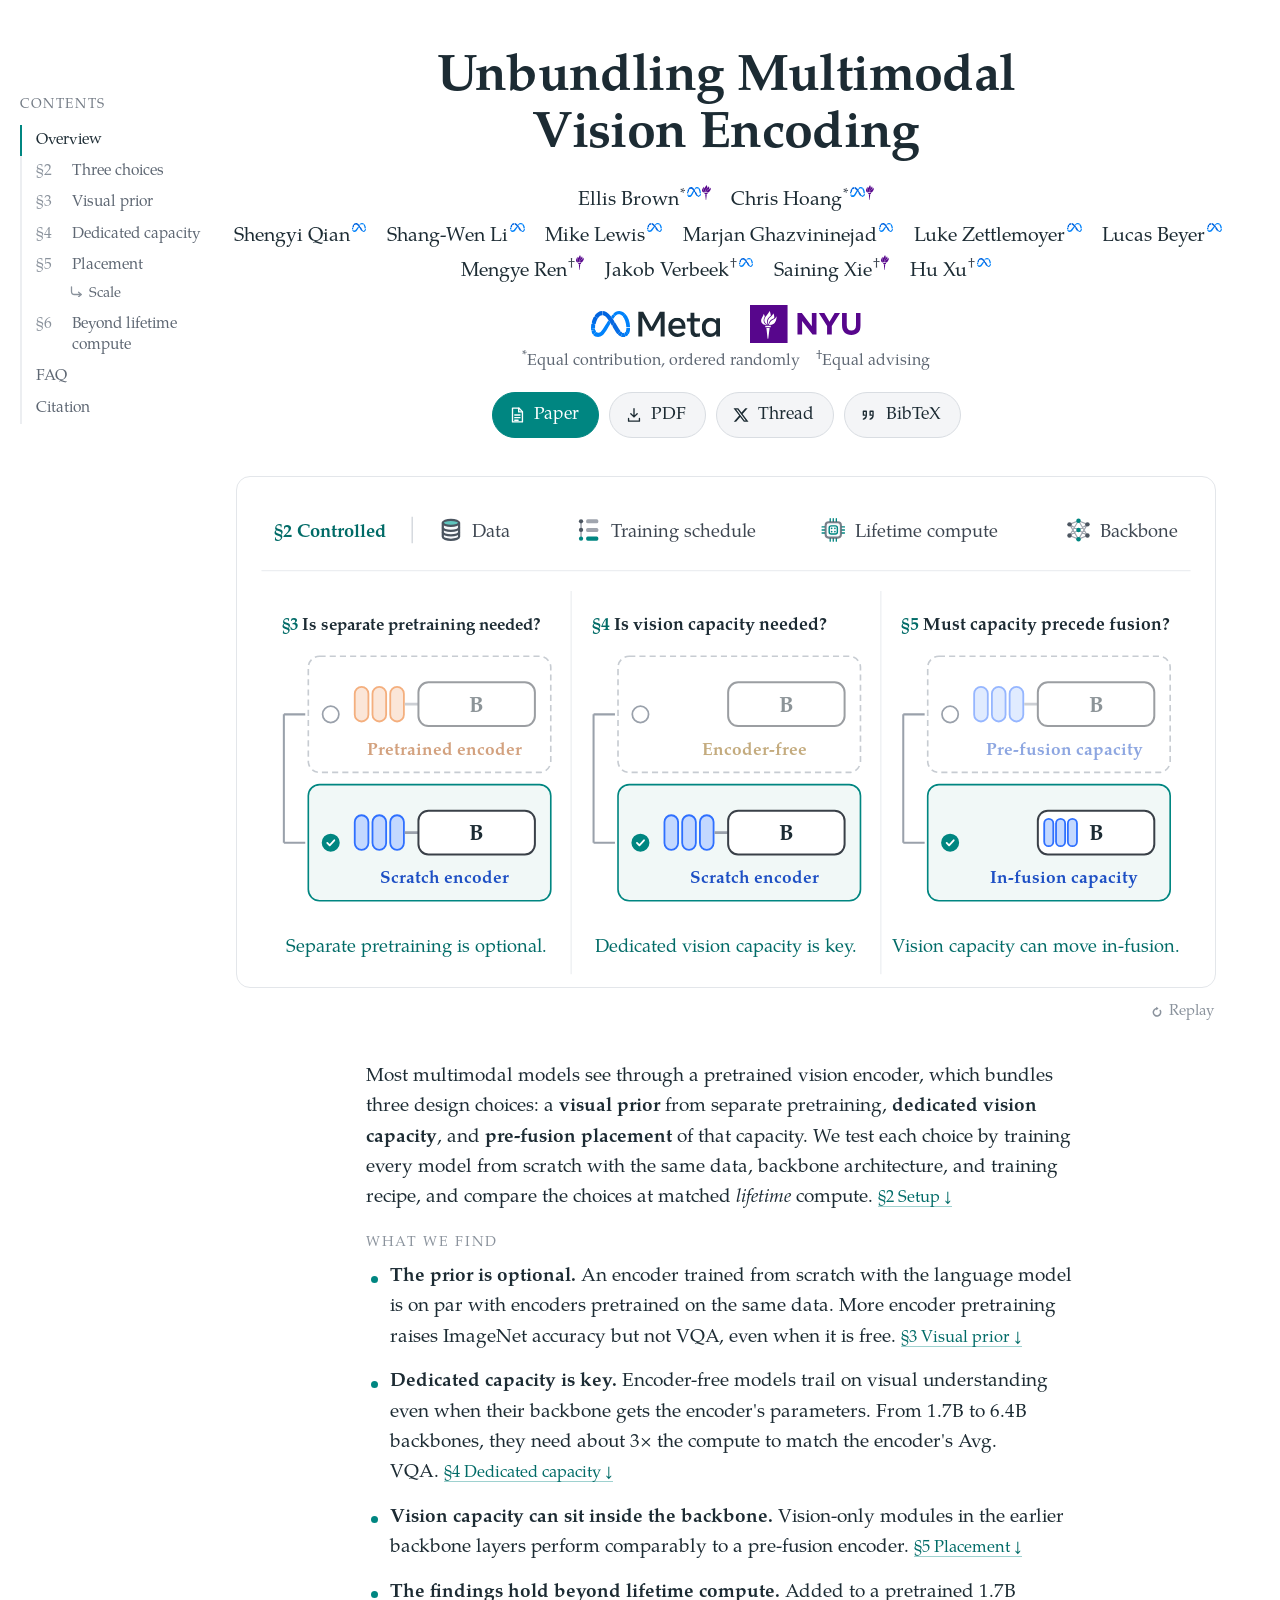
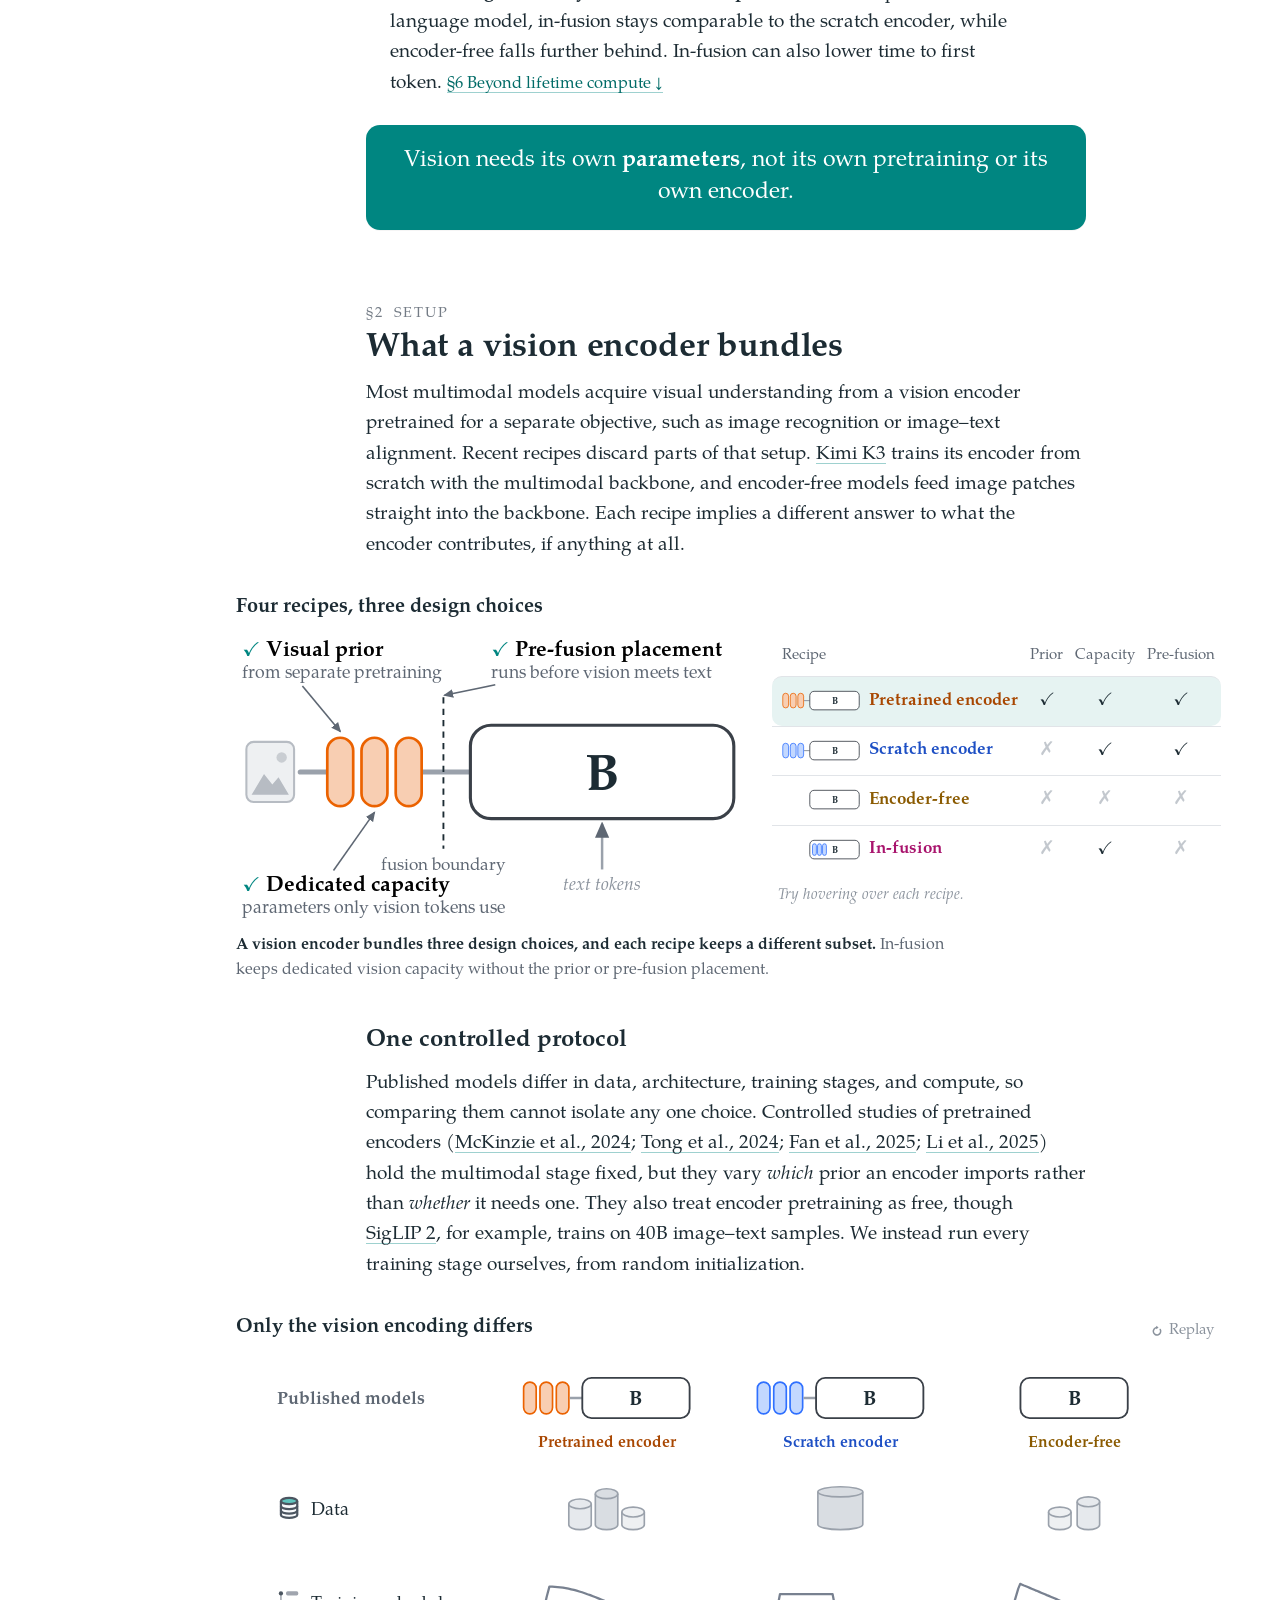
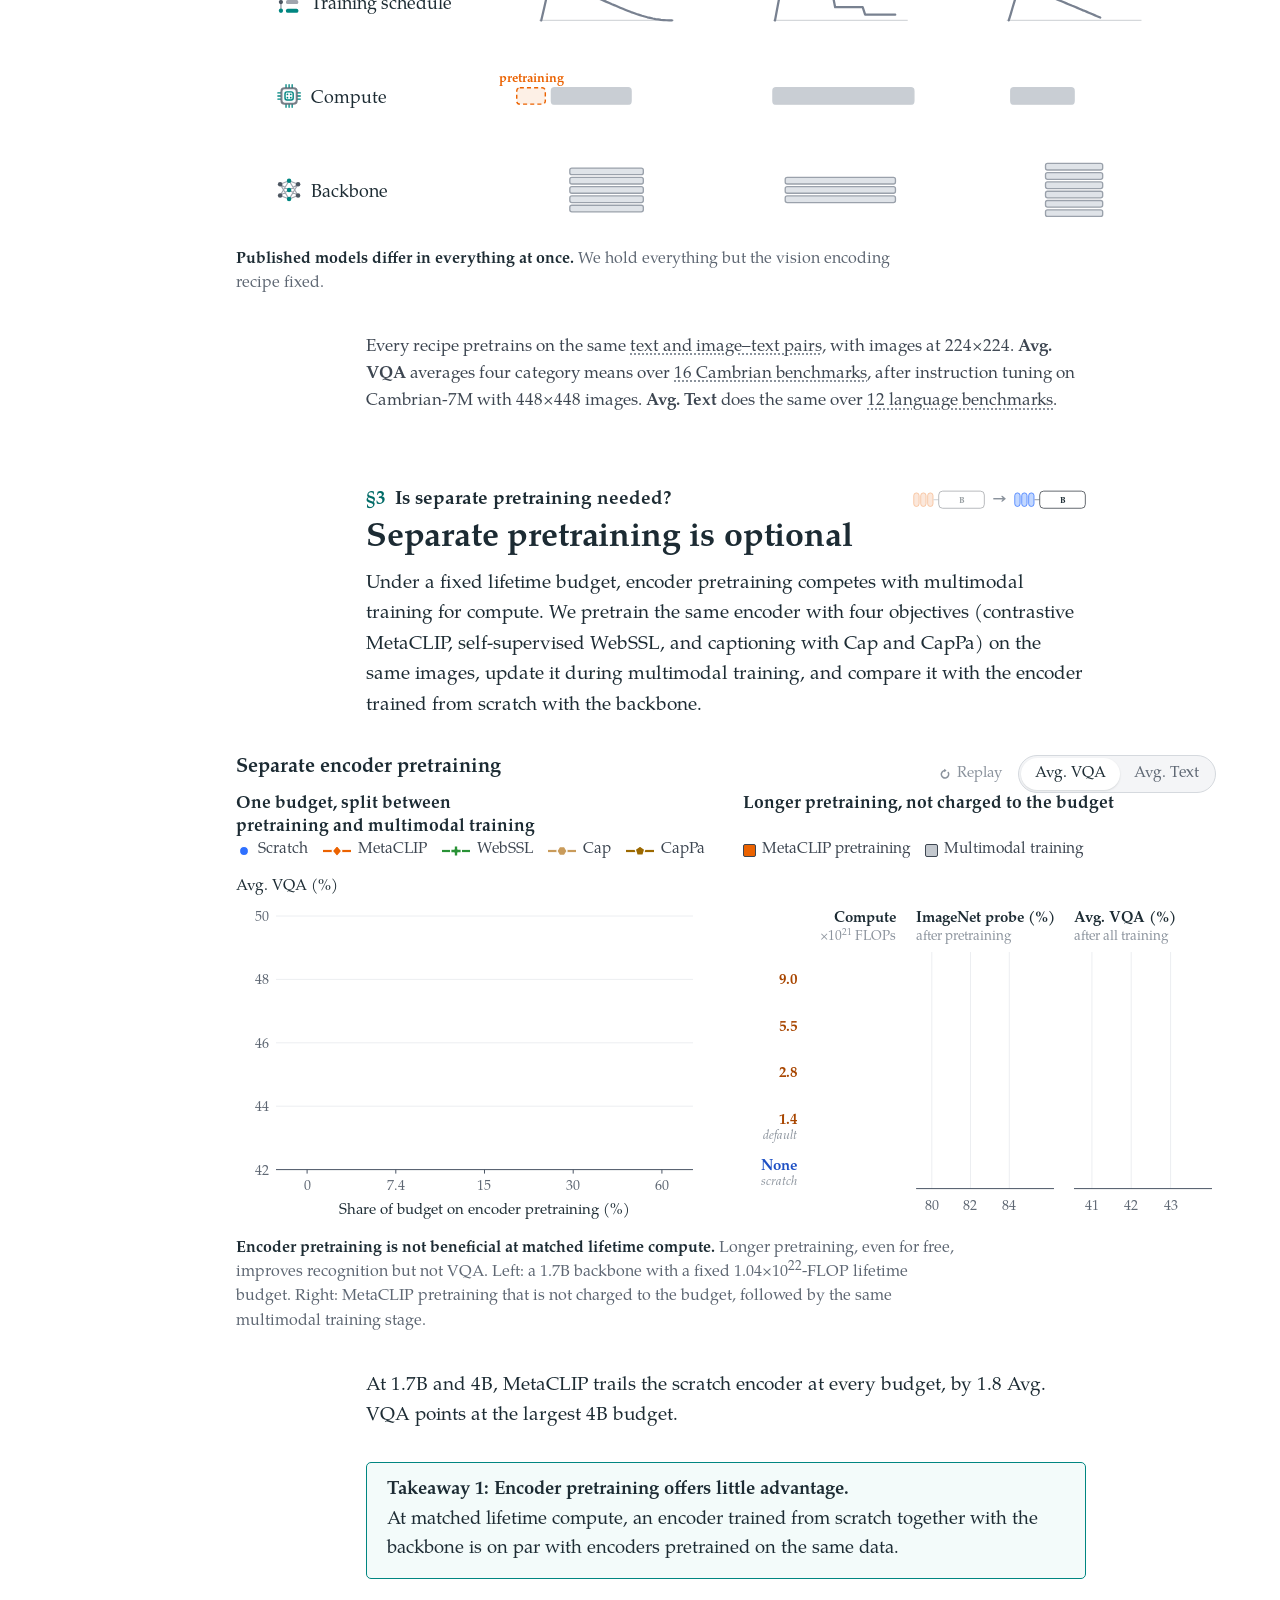
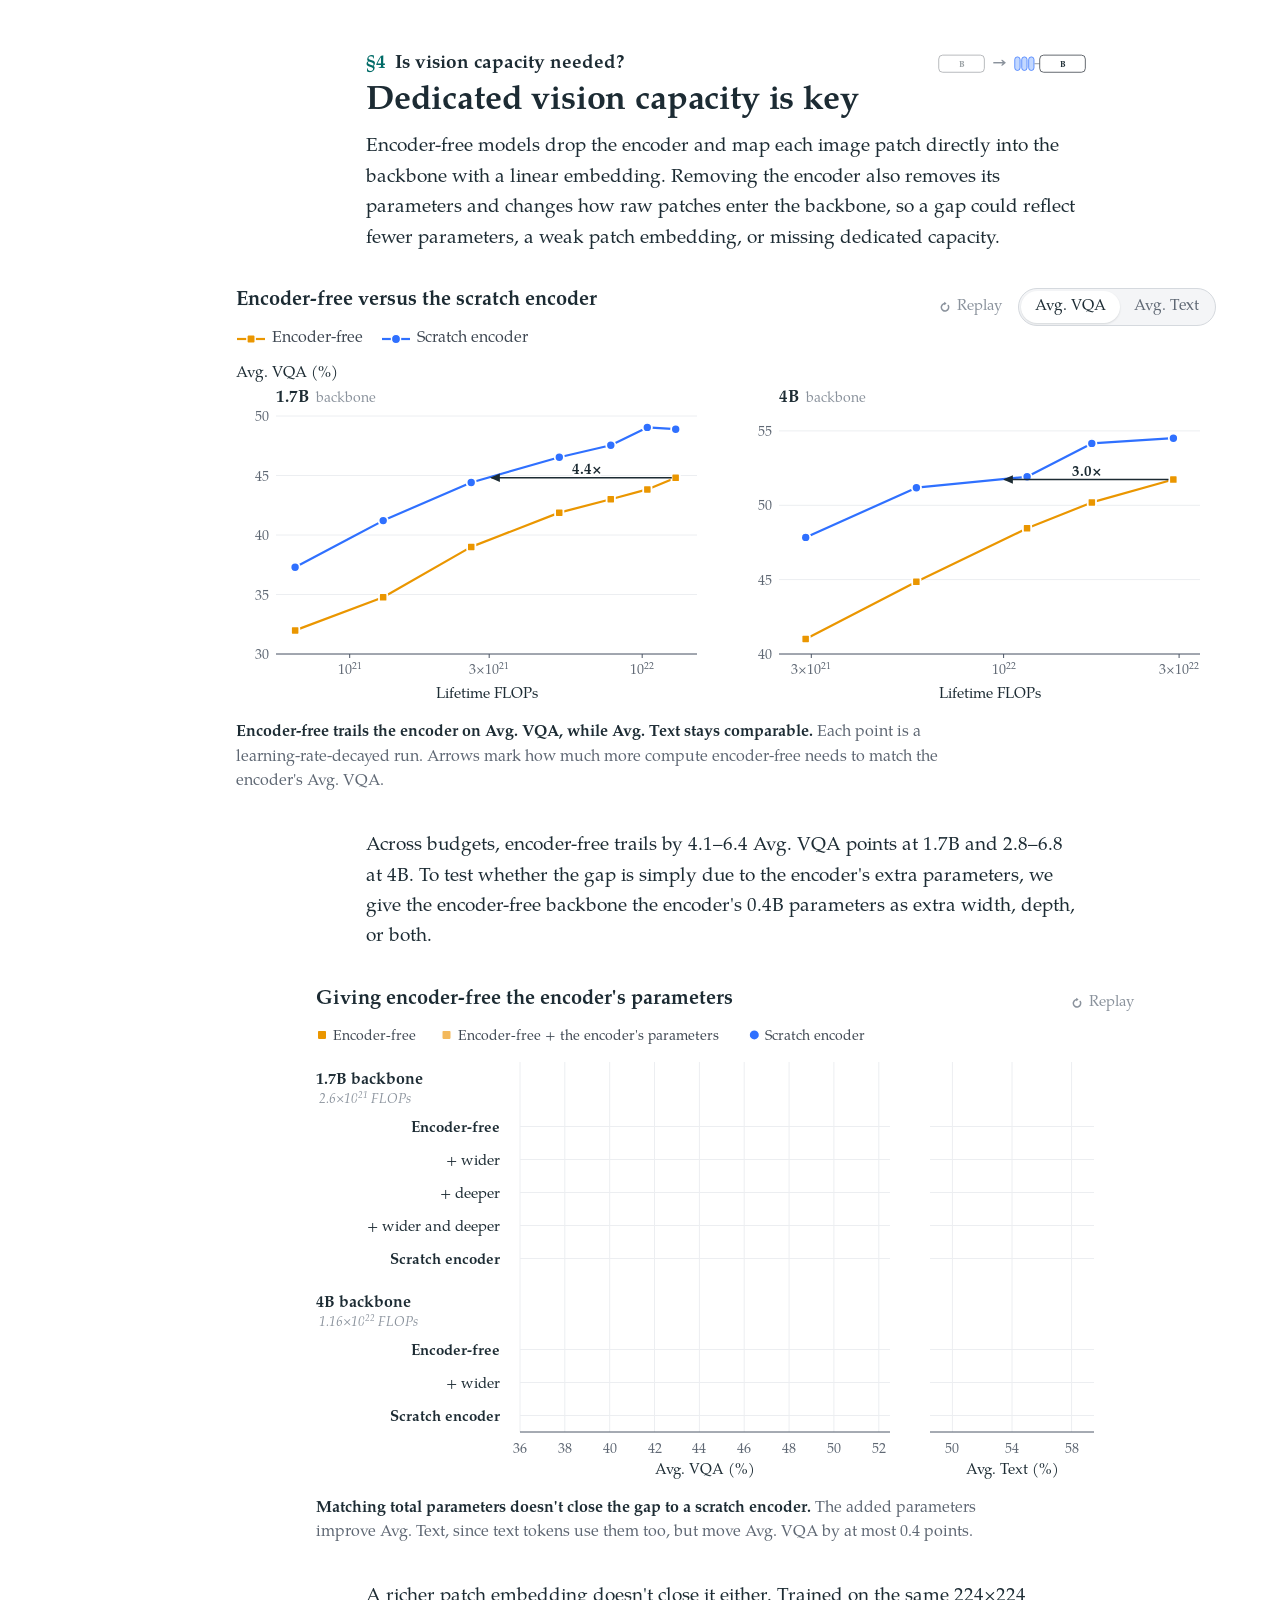
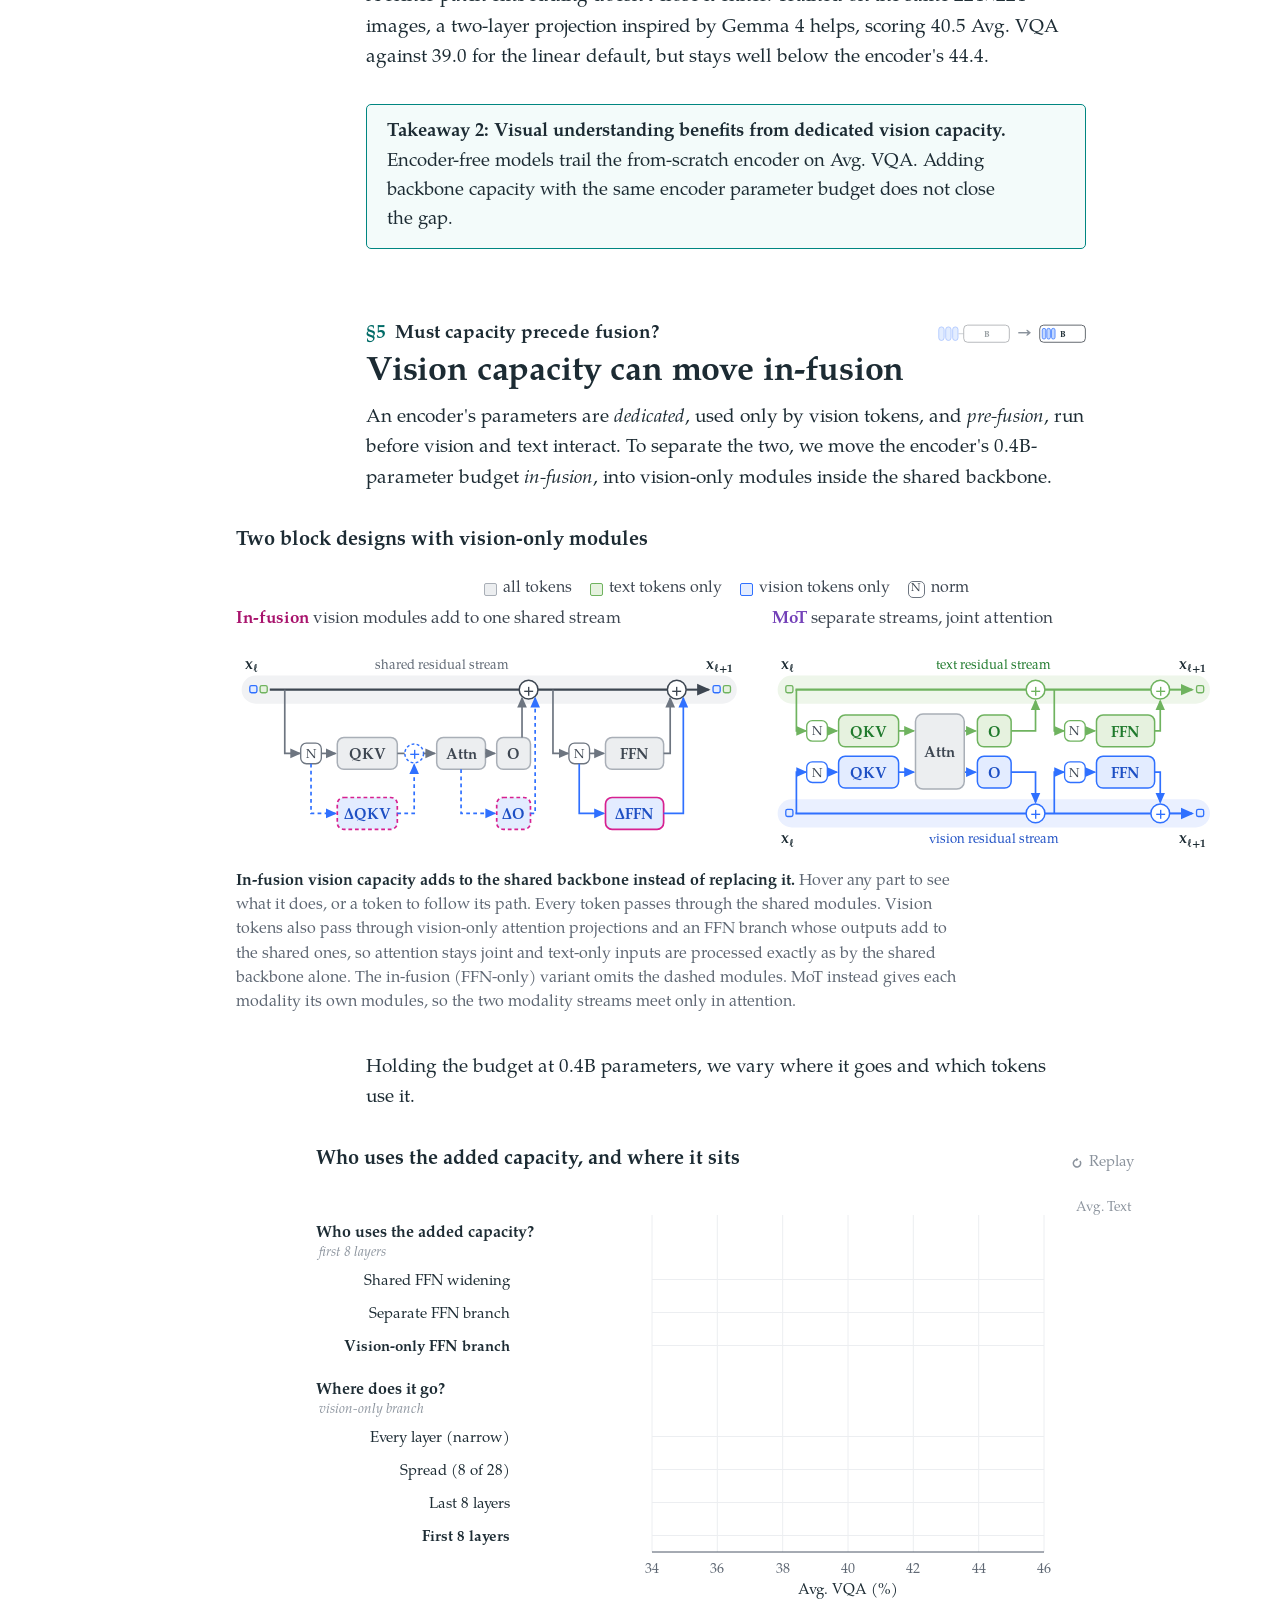
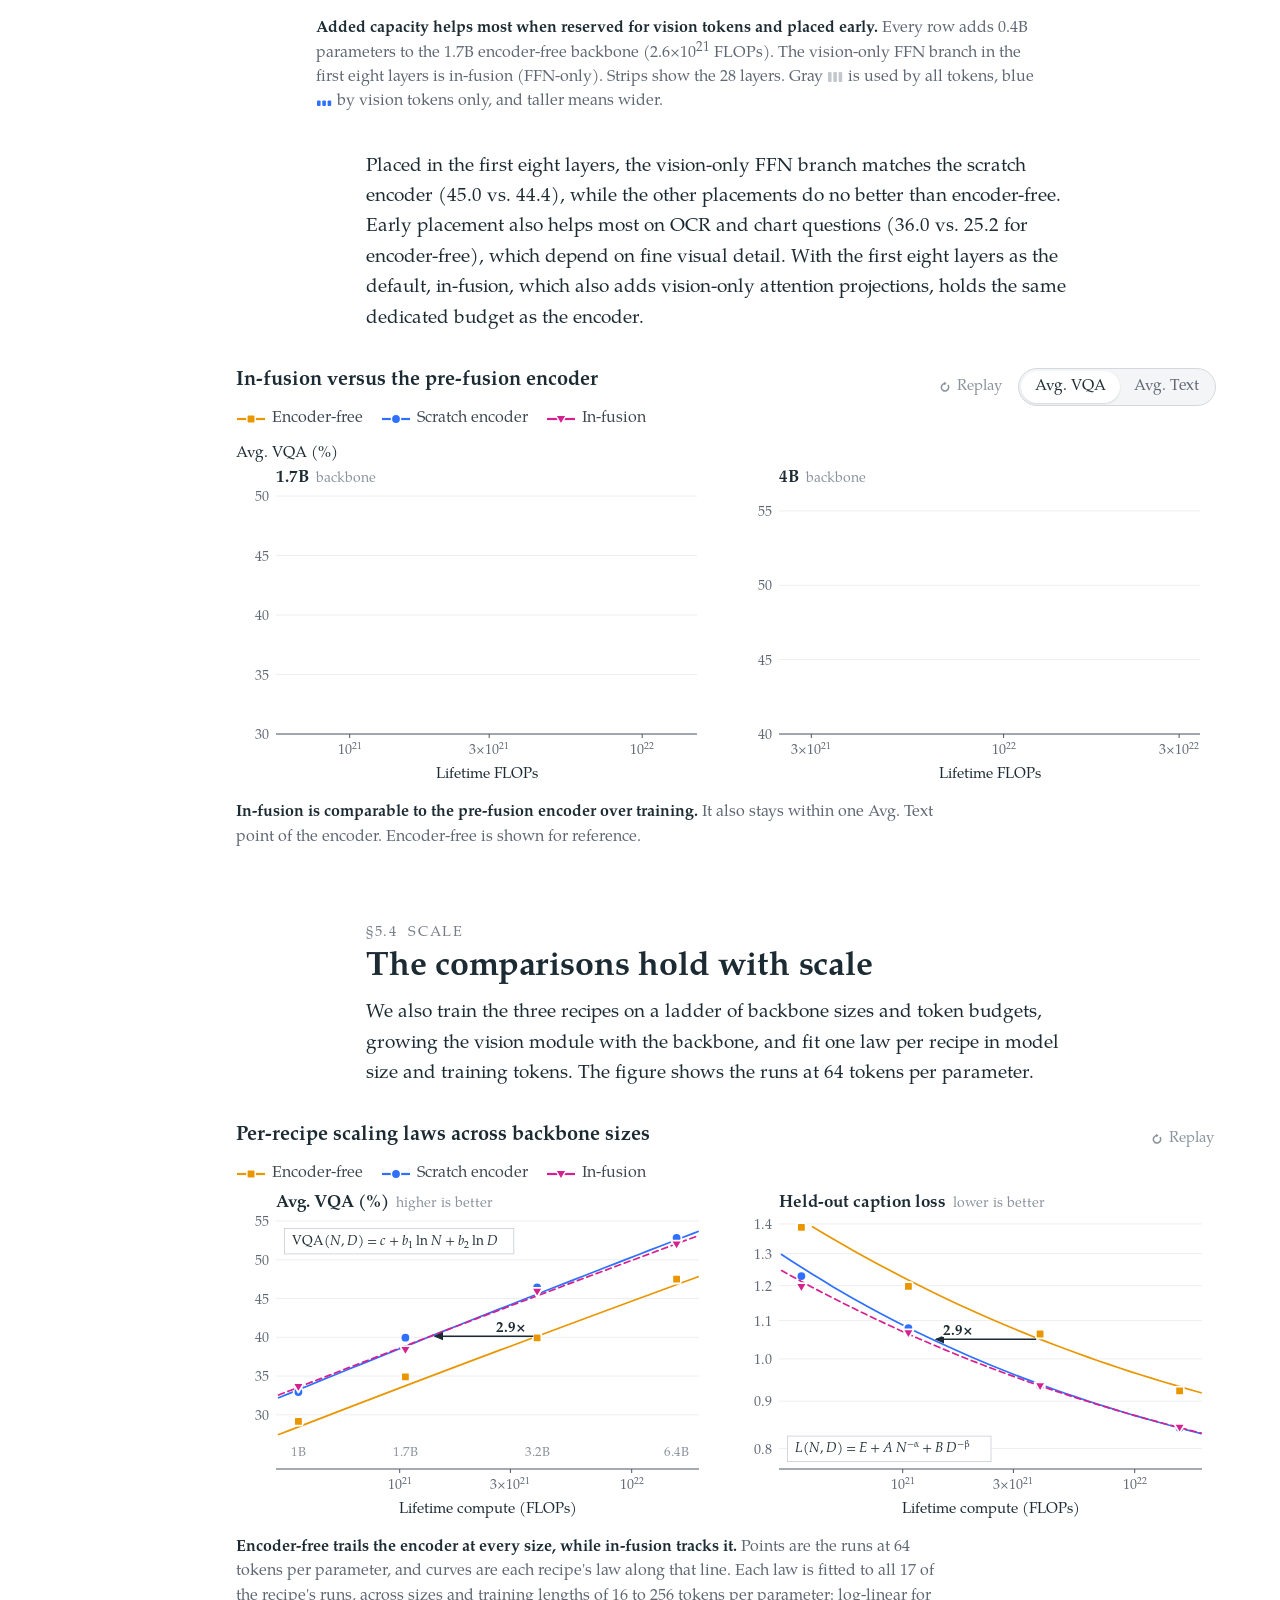
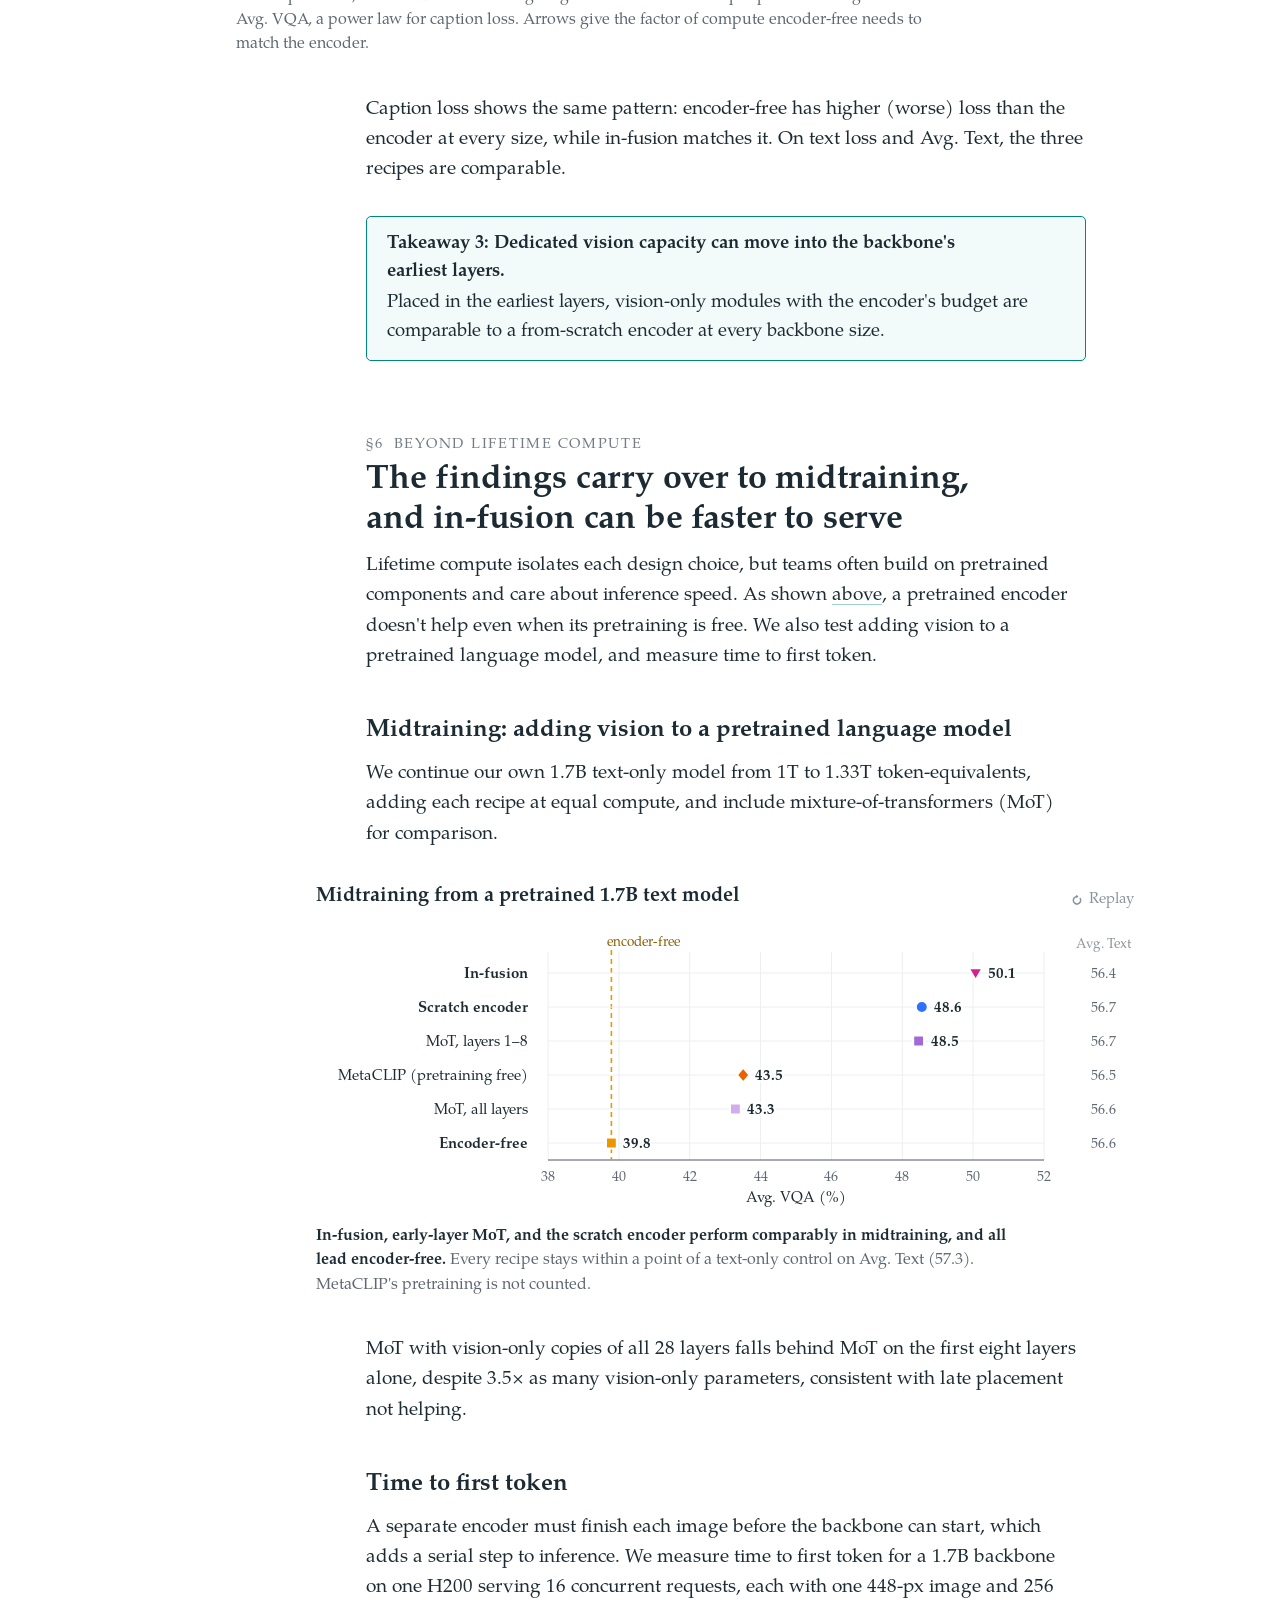
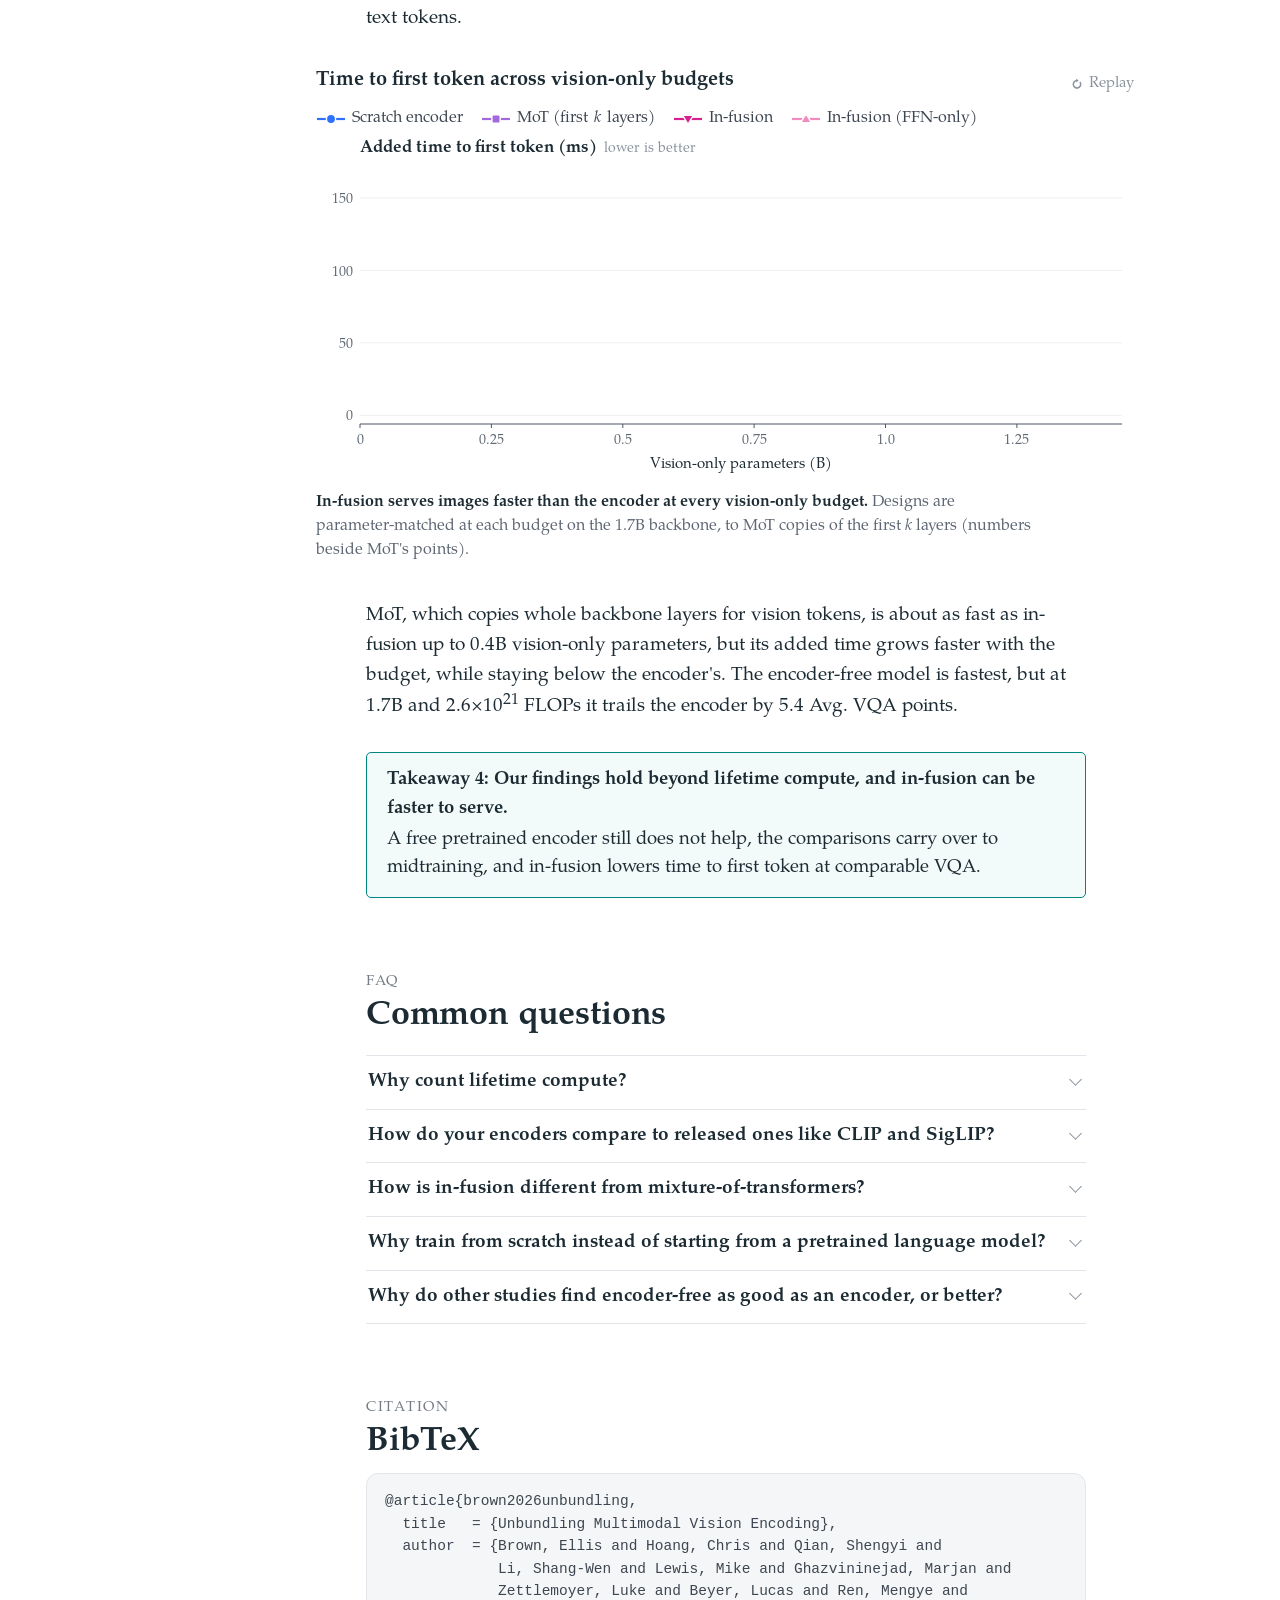
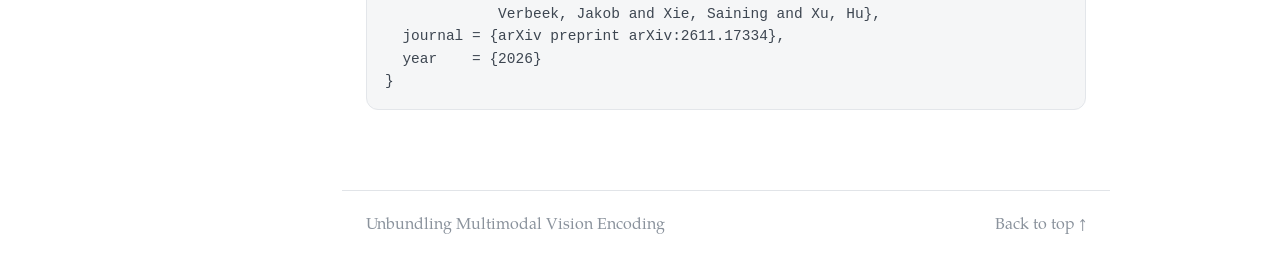
==== commit a20a3b0b: "Paper and PDF buttons (arXiv 2611.17334, hosted arXiv v1 PDF); overview restructure, contents menu, " ====
--- a/index.html
+++ b/index.html
@@ -79,13 +79,13 @@
   <p class="notes"><span><sup>*</sup>Equal contribution, ordered randomly</span> <span><sup>†</sup>Equal advising</span></p>
 
   <nav class="buttons" aria-label="Paper links">
-    <a class="btn primary" href="#" data-todo="arxiv">
+    <a class="btn primary" href="https://arxiv.org/abs/2611.17334">
       <svg viewBox="0 0 24 24" aria-hidden="true"><path d="M6 2.75h8.5L19.25 7.5v13.75H6z" fill="none" stroke="currentColor" stroke-width="1.8" stroke-linejoin="round"/><path d="M14.25 2.75V7.75h5M9 12h7M9 15.5h7M9 19h4.5" fill="none" stroke="currentColor" stroke-width="1.8" stroke-linecap="round"/></svg>
       Paper</a>
-    <a class="btn" href="#" data-todo="pdf">
+    <a class="btn" href="static/pdf/unbundling.pdf">
       <svg viewBox="0 0 24 24" aria-hidden="true"><path d="M12 3.5v11m0 0-4.25-4.25M12 14.5l4.25-4.25M4.75 16.5v3.75h14.5V16.5" fill="none" stroke="currentColor" stroke-width="1.8" stroke-linecap="round" stroke-linejoin="round"/></svg>
       PDF</a>
-    <a class="btn" href="#" data-todo="thread">
+    <a class="btn" href="#" data-todo="thread"><!-- TODO: X thread URL once posted; points to this page until then -->
       <svg viewBox="0 0 24 24" aria-hidden="true"><path d="M17.75 3h3.07l-6.71 7.67L22 21h-6.18l-4.84-6.33L5.44 21H2.37l7.18-8.2L2 3h6.34l4.37 5.78zm-1.08 16.18h1.7L7.4 4.73H5.58z" fill="currentColor"/></svg>
       Thread</a>
     <a class="btn" href="#citation">
@@ -94,9 +94,10 @@
   </nav>
 </header>
 
-<!-- contents: a sticky tab bar below the side list's breakpoint -->
+<!-- contents: below the side list's breakpoint, a sticky bar names the current section and opens the full list -->
 <nav class="tabs" aria-label="Sections">
-  <ol>
+  <button class="tabs-btn" type="button" aria-expanded="false" aria-controls="tabs-list"><svg viewBox="0 0 16 16" aria-hidden="true"><path d="M2 4h12M2 8h12M2 12h12" stroke="currentColor" stroke-width="1.6" stroke-linecap="round"/></svg><span class="tabs-label">Contents</span><span class="tabs-cur">Overview</span><svg class="tabs-chev" viewBox="0 0 12 12" aria-hidden="true"><path d="M3 4.5l3 3 3-3" fill="none" stroke="currentColor" stroke-width="1.5" stroke-linecap="round" stroke-linejoin="round"/></svg></button>
+  <ol id="tabs-list">
     <li><a href="#top">Overview</a></li>
     <li><a href="#setup"><span class="sec">§2</span>Three choices</a></li>
     <li><a href="#prior"><span class="sec">§3</span>Visual prior</a></li>
@@ -117,17 +118,18 @@
 
 <!-- ===================================================================== summary -->
 <section class="summary" aria-label="Summary">
+  <p>Most multimodal models see through a pretrained vision encoder, which bundles three design choices: a <b>visual prior</b> from separate pretraining, <b>dedicated vision capacity</b>, and <b>pre-fusion placement</b> of that capacity. We test each choice by training every model from scratch with the same data, backbone architecture, and training recipe, and compare the choices at matched <em>lifetime</em> compute. <a class="jump" href="#setup">§2&nbsp;Setup&nbsp;↓</a></p>
+  <p class="sum-head">What we find</p>
   <ul>
-    <li>Most multimodal models see through a pretrained vision encoder, which bundles three design choices: a <b>visual prior</b> from separate pretraining, <b>dedicated vision capacity</b>, and <b>pre-fusion placement</b> of that capacity. We test each one by training every model from scratch on common data and comparing recipes at matched <em>lifetime</em> compute. <a class="jump" href="#setup">§2&nbsp;Setup&nbsp;↓</a></li>
     <li><b>The prior is optional.</b> An encoder trained from scratch with the language model is on par with encoders pretrained on the same data. More encoder pretraining raises ImageNet accuracy but not VQA, even when it is free. <a class="jump" href="#prior">§3&nbsp;Visual prior&nbsp;↓</a></li>
     <li><b>Dedicated capacity is key.</b> Encoder-free models trail on visual understanding even when their backbone gets the encoder's parameters. From 1.7B to 6.4B backbones, they need about 3× the compute to match the encoder's Avg. VQA. <a class="jump" href="#capacity">§4&nbsp;Dedicated capacity&nbsp;↓</a></li>
-    <li><b>That capacity can sit inside the backbone.</b> Vision-only modules in the first backbone layers perform comparably to a pre-fusion encoder and can lower time to first token. <a class="jump" href="#placement">§5&nbsp;Placement&nbsp;↓</a></li>
+    <li><b>Vision capacity can sit inside the backbone.</b> Vision-only modules in the earlier backbone layers perform comparably to a pre-fusion encoder. <a class="jump" href="#placement">§5&nbsp;Placement&nbsp;↓</a></li>
+    <li><b>The findings hold beyond lifetime compute.</b> Added to a pretrained 1.7B language model, in-fusion stays comparable to the scratch encoder, while encoder-free falls further behind. In-fusion can also lower time to first token. <a class="jump" href="#practical">§6&nbsp;Beyond lifetime compute&nbsp;↓</a></li>
   </ul>
 </section>
 
 <aside class="key" aria-label="Key message">
-  <p>Of the three choices a vision encoder bundles, only <b>dedicated vision capacity</b> keeps its advantage.</p>
-  <p class="key-2">In short, vision needs its own parameters, not its own pretraining or its own encoder.</p>
+  <p>Vision needs its own <b>parameters</b>, not its own pretraining or its own encoder.</p>
 </aside>
 
 <!-- Video:
@@ -138,7 +140,7 @@
 <section id="setup">
   <p class="kicker"><span><span class="sec">§2</span>Setup</span></p>
   <h2>What a vision encoder bundles</h2>
-  <p>Most multimodal models acquire visual understanding from a vision encoder pretrained for a separate objective, such as image recognition or image–text alignment. Recent recipes discard parts of that setup. Kimi K3 trains its encoder from scratch with the multimodal backbone, and encoder-free models feed image patches straight into the backbone. Each recipe implies a different answer to what the encoder contributes, if anything at all.</p>
+  <p>Most multimodal models acquire visual understanding from a vision encoder pretrained for a separate objective, such as image recognition or image–text alignment. Recent recipes discard parts of that setup. <a href="https://arxiv.org/abs/2607.24653">Kimi K3</a> trains its encoder from scratch with the multimodal backbone, and encoder-free models feed image patches straight into the backbone. Each recipe implies a different answer to what the encoder contributes, if anything at all.</p>
 
   <figure class="viz wide bundle-fig">
     <div class="vh"><div>
@@ -146,6 +148,7 @@
     </div></div>
     <div class="bundle-grid">
       <div id="bundle" class="bundle"></div>
+      <div class="recipes-col">
       <table id="recipes" class="recipes">
         <thead><tr><th>Recipe</th><th>Prior</th><th>Capacity</th><th>Pre-fusion</th></tr></thead>
         <tbody>
@@ -155,12 +158,14 @@
           <tr data-recipe="infusion" tabindex="0"><td><span class="g" data-glyph="infusion" data-h="22"></span><span class="c-inf">In-fusion</span></td><td class="n">✗</td><td class="y">✓</td><td class="n">✗</td></tr>
         </tbody>
       </table>
-    </div>
-    <figcaption><b>A vision encoder bundles three design choices, and each recipe keeps a different subset.</b> Hover a recipe to see which. In-fusion keeps dedicated vision capacity without the prior or pre-fusion placement.</figcaption>
+      <p class="hint"><span class="hint-hover">Try hovering over each recipe.</span><span class="hint-tap">Try tapping each recipe.</span></p>
+      </div>
+    </div>
+    <figcaption><b>A vision encoder bundles three design choices, and each recipe keeps a different subset.</b> In-fusion keeps dedicated vision capacity without the prior or pre-fusion placement.</figcaption>
   </figure>
 
   <h3>One controlled protocol</h3>
-  <p>Published models differ in data, architecture, training stages, and compute, so comparing them cannot isolate any one choice. Controlled studies of pretrained encoders hold the multimodal stage fixed, but they vary <em>which</em> prior an encoder imports rather than <em>whether</em> it needs one. They also treat encoder pretraining as free, though SigLIP&nbsp;2, for example, trains on 40B image–text samples. We instead run every training stage ourselves, from random initialization.</p>
+  <p>Published models differ in data, architecture, training stages, and compute, so comparing them cannot isolate any one choice. Controlled studies of pretrained encoders (<a href="https://arxiv.org/abs/2403.09611">McKinzie et&nbsp;al., 2024</a>; <a href="https://arxiv.org/abs/2406.16860">Tong et&nbsp;al., 2024</a>; <a href="https://arxiv.org/abs/2504.01017">Fan et&nbsp;al., 2025</a>; <a href="https://arxiv.org/abs/2505.04601">Li et&nbsp;al., 2025</a>) hold the multimodal stage fixed, but they vary <em>which</em> prior an encoder imports rather than <em>whether</em> it needs one. They also treat encoder pretraining as free, though <a href="https://arxiv.org/abs/2502.14786">SigLIP&nbsp;2</a>, for example, trains on 40B image–text samples. We instead run every training stage ourselves, from random initialization.</p>
 
   <figure class="viz wide" id="fig-protocol">
     <div class="vh">
@@ -170,7 +175,7 @@
       <div class="vh-tools"><button class="replay" type="button"><svg viewBox="0 0 12 12" aria-hidden="true"><path d="M9.2 4.45A3.7 3.7 0 1 1 6 2.6" fill="none" stroke="currentColor" stroke-width="1.5" stroke-linecap="round"/><path d="M7.6 2.6L5.2 0.85v3.5z" fill="currentColor"/></svg>Replay</button></div>
     </div>
     <svg class="anim" viewBox="0 84 960 470" role="img" aria-label="Published models differ in data, training schedule, compute and backbone all at once, so no comparison between them is clean. We fix each to one common setting. Data: text from Nemotron-CC v2 and v2.1 and image–text pairs from MetaCLIP 1.2 (English subset). Training schedule: warmup–stable–decay (Hu et al., 2024; Wen et al., 2025; Hägele et al., 2024); budgets up to 2.9×10^22 FLOPs; one peak learning rate per backbone size. Lifetime compute: every training stage counts, including encoder pretraining, and recipes are compared at matched lifetime compute. Backbone: a dense decoder-only Transformer trained from scratch, following the Qwen3 1.7B and 4B configurations; encoders are 27-layer, 0.4B ViTs. Only the vision encoding differs: pretrained encoder, scratch encoder, encoder-free, and in-fusion."><g></g></svg>
-    <figcaption><b>Published models differ in everything at once.</b> We hold everything but the vision encoding fixed.</figcaption>
+    <figcaption><b>Published models differ in everything at once.</b> We hold everything but the vision encoding recipe fixed.</figcaption>
   </figure>
   <p class="metrics">Every recipe pretrains on the same <button type="button" class="bench" data-bench="data" aria-expanded="false">text and image–text pairs</button>, with images at 224×224. <b>Avg. VQA</b> averages four category means over <button type="button" class="bench" data-bench="vqa" aria-expanded="false">16 Cambrian benchmarks</button>, after instruction tuning on Cambrian-7M with 448×448 images. <b>Avg. Text</b> does the same over <button type="button" class="bench" data-bench="text" aria-expanded="false">12 language benchmarks</button>.</p>
   <!-- Training-data examples for the hover on "text and image–text pairs" (main.js dataNode): MetaCLIP 1.2 images as
@@ -258,7 +263,7 @@
     <figcaption><b>Encoder-free trails the encoder on Avg. VQA, while Avg. Text stays comparable.</b> Each point is a learning-rate-decayed run. Arrows mark how much more compute encoder-free needs to match the encoder's Avg. VQA.</figcaption>
   </figure>
 
-  <p>Across budgets, encoder-free trails by 4.1–6.4 Avg. VQA points at 1.7B and 2.8–6.8 at 4B. To test whether the gap is just the encoder's extra parameters, we give the encoder-free backbone the encoder's 0.4B parameters as extra width, depth, or both.</p>
+  <p>Across budgets, encoder-free trails by 4.1–6.4 Avg. VQA points at 1.7B and 2.8–6.8 at 4B. To test whether the gap is simply due to the encoder's extra parameters, we give the encoder-free backbone the encoder's 0.4B parameters as extra width, depth, or both.</p>
 
   <figure class="viz wide narrowish">
     <div class="vh">
@@ -309,10 +314,10 @@
       <div class="vh-tools"><button class="replay" type="button"><svg viewBox="0 0 12 12" aria-hidden="true"><path d="M9.2 4.45A3.7 3.7 0 1 1 6 2.6" fill="none" stroke="currentColor" stroke-width="1.5" stroke-linecap="round"/><path d="M7.6 2.6L5.2 0.85v3.5z" fill="currentColor"/></svg>Replay</button></div>
     </div>
     <div class="chart" data-chart="capDesign" data-build></div>
-    <figcaption><b>Added capacity helps most when reserved for vision tokens and placed early.</b> Every row adds 0.4B parameters to the 1.7B encoder-free backbone (2.6×10<sup>21</sup> FLOPs). The vision-only FFN branch in the first eight layers is in-fusion (FFN-only). Strips show the 28 layers. Gray is used by all tokens, blue by vision tokens only, and taller means wider.</figcaption>
-  </figure>
-
-  <p>Placed in the first eight layers, the vision-only FFN branch matches the scratch encoder (45.0 vs. 44.4), while the other placements do no better than encoder-free. Early placement also helps most on OCR and chart questions (36.0 vs. 25.2 for encoder-free), which depend on fine visual detail. With the first eight layers as the default, in-fusion, which also adds vision-only attention projections, holds the same dedicated budget as the encoder on the other side of fusion.</p>
+    <figcaption><b>Added capacity helps most when reserved for vision tokens and placed early.</b> Every row adds 0.4B parameters to the 1.7B encoder-free backbone (2.6×10<sup>21</sup> FLOPs). The vision-only FFN branch in the first eight layers is in-fusion (FFN-only). Strips show the 28 layers. Gray <span class="strip-key" data-strip-key="shared"></span> is used by all tokens, blue <span class="strip-key" data-strip-key="vis"></span> by vision tokens only, and taller means wider.</figcaption>
+  </figure>
+
+  <p>Placed in the first eight layers, the vision-only FFN branch matches the scratch encoder (45.0 vs. 44.4), while the other placements do no better than encoder-free. Early placement also helps most on OCR and chart questions (36.0 vs. 25.2 for encoder-free), which depend on fine visual detail. With the first eight layers as the default, in-fusion, which also adds vision-only attention projections, holds the same dedicated budget as the encoder.</p>
 
   <figure class="viz wide" id="fig-inf" data-metric="vqa">
     <div class="vh">
@@ -352,7 +357,7 @@
       <span class="li"><span data-key="infusion"></span>In-fusion</span>
     </div>
     <div class="chart" data-chart="ladder" data-build></div>
-    <figcaption><b>Encoder-free trails the encoder at every size, while in-fusion tracks it.</b> Points are runs and curves are each recipe's fitted law. Arrows give the factor of compute encoder-free needs to match the encoder.</figcaption>
+    <figcaption><b>Encoder-free trails the encoder at every size, while in-fusion tracks it.</b> Points are the runs at 64 tokens per parameter, and curves are each recipe's law along that line. Each law is fitted to all 17 of the recipe's runs, across sizes and training lengths of 16 to 256 tokens per parameter: log-linear for Avg. VQA, a power law for caption loss. Arrows give the factor of compute encoder-free needs to match the encoder.</figcaption>
   </figure>
 
   <p>Caption loss shows the same pattern: encoder-free has higher (worse) loss than the encoder at every size, while in-fusion matches it. On text loss and Avg. Text, the three recipes are comparable.</p>
@@ -363,7 +368,7 @@
 <!-- ===================================================================== practical -->
 <section id="practical">
   <p class="kicker"><span><span class="sec">§6</span>Beyond lifetime compute</span></p>
-  <h2>The findings carry over, and <span class="nw">in-fusion</span> can be faster to serve</h2>
+  <h2>The findings carry over to midtraining, and <span class="nw">in-fusion</span> can be faster to serve</h2>
   <p>Lifetime compute isolates each design choice, but teams often build on pretrained components and care about inference speed. As shown <a href="#prior">above</a>, a pretrained encoder doesn't help even when its pretraining is free. We also test adding vision to a pretrained language model, and measure time to first token.</p>
 
   <h3>Midtraining: adding vision to a pretrained language model</h3>
@@ -418,27 +423,29 @@
       <p>A pretrained encoder brings compute and data of its own that comparisons usually leave out. SigLIP&nbsp;2, for example, trains on 40B image–text samples. Counting only the multimodal stage lets a recipe look better just because it spent more in total. Lifetime compute counts every stage that produces the final model: encoder pretraining, any text-only training, and multimodal training. That is the question a team with a fixed budget faces: if a recipe spends 15% of its budget pretraining the encoder, that 15% is not spent on multimodal training. We compare recipes at matched lifetime compute, with budgets from 6.5×10<sup>20</sup> to 2.9×10<sup>22</sup> FLOPs. The findings don't rest on this accounting alone: a pretrained encoder doesn't help <a href="#prior">even when its pretraining is free</a>.</p>
     </details>
     <!-- encoder shape: §2's protocol figure and the paper's App. A (MoonViT-V2; So400m shape, Alabdulmohsin et al.); same
-         images: §3; four objectives: §3; ImageNet 80.4% and 84.4%: Fig. 7 (data.js freePretraining); 43.5: Fig. 7;
+         images: §3; four objectives: §3; ImageNet 80.4% and 84.4%: Fig. 7 (data.js freePretraining), full-data probe with the DINOv2 linear evaluation (paper, sec:appx:probe);
+         84.3%: Oquab et al. 2023 (DINOv2) Table 4, linear val, CLIP ViT-L/14 at 224 px; 87.5%: Fan et al. 2025 (Web-SSL)
+         Table 3, IN1k linear probe at 224 px, SigLIP2 ViT-SO400M;
          released encoders: the paper's limitations -->
     <details>
       <summary>How do your encoders compare to released ones like CLIP and SigLIP?</summary>
-      <p>They have the size of a common released encoder but see much less data. Every encoder is a 27-layer, 0.4B-parameter ViT, about the size of SigLIP's So400m, and pretrained encoders see only our own training images, so every recipe learns from the same data. Pretrained four different ways, these encoders are on par with an encoder trained from scratch with the backbone at matched lifetime compute. Our MetaCLIP encoder reaches 80.4% ImageNet linear-probe accuracy after its default pretraining (1.4×10<sup>21</sup> FLOPs) and 84.4% after 9.0×10<sup>21</sup> FLOPs, yet after the same multimodal training every version stays below the scratch encoder's 43.5 Avg. VQA. Released encoders like SigLIP&nbsp;2 train on far more data, so our results don't rule out a benefit from the new data they bring.</p>
+      <p>They have the size of a common released encoder but see much less data. Every encoder is a 27-layer, 0.4B-parameter ViT, about the size of SigLIP's So400m, and pretrained encoders see only our own training images, so every recipe learns from the same data. Pretrained four different ways, these encoders are on par with an encoder trained from scratch with the backbone at matched lifetime compute. Our MetaCLIP encoder reaches 80.4% ImageNet linear-probe accuracy after its default pretraining (1.4×10<sup>21</sup> FLOPs) and 84.4% after 9.0×10<sup>21</sup> FLOPs. With the DINOv2 linear-probe protocol we use, OpenAI's CLIP ViT-L/14 (0.3B parameters) scores 84.3% (<a href="https://arxiv.org/abs/2304.07193">Oquab et&nbsp;al.</a>) and SigLIP&nbsp;2's So400m scores 87.5% (<a href="https://arxiv.org/abs/2504.01017">Fan et&nbsp;al.</a>), both at 224&nbsp;px. Released encoders like SigLIP&nbsp;2 train on far more data, so our results don't rule out a benefit from the new data they bring.</p>
     </details>
     <!-- design: §5 and Fig. 4; 48.5, 50.1, 43.3: Fig. 8 (data.js midtraining); 3.5×: §6 text; 100, 37, 64 ms: Fig. 9 (data.js ttft; MoT at k = 28, in-fusion and the encoder at the 0.4B budget, k = 8) -->
     <details>
       <summary>How is in-fusion different from mixture-of-transformers?</summary>
-      <p>Mixture-of-transformers (MoT) gives each modality its own modules, so the two streams meet only in attention. In-fusion keeps every token on the shared weights and adds zero-initialized vision-only weights on top, sized to the encoder's 0.4B-parameter budget, in the first eight layers only. Added to a pretrained 1.7B language model, MoT copies of the first eight layers come close to in-fusion (48.5 vs. 50.1 Avg. VQA). Copying every layer scores 43.3 with 3.5× the vision-only parameters, and it adds 100&nbsp;ms to the time to first token, against 37&nbsp;ms for in-fusion and 64&nbsp;ms for the encoder at 0.4B.</p>
+      <p>Mixture-of-transformers (MoT) gives each modality its own modules, so the two streams meet only in attention. In-fusion processes every token with the shared weights and adds zero-initialized vision-only weights on top, sized to the encoder's 0.4B-parameter budget, in the first eight layers only. Added to a pretrained 1.7B language model, MoT copies of the first eight layers come close to in-fusion (48.5 vs. 50.1 Avg. VQA). Copying every layer scores 43.3 with 3.5× the vision-only parameters, and it adds 100&nbsp;ms to the time to first token, compared to 37&nbsp;ms for in-fusion and 64&nbsp;ms for the encoder at 0.4B.</p>
     </details>
     <!-- 1T to 1.33T: §6 text; 50.1, 48.6, 39.8: Fig. 8 (data.js midtraining) -->
     <details>
       <summary>Why train from scratch instead of starting from a pretrained language model?</summary>
-      <p>Training every stage ourselves lets us change one design choice at a time on common data and charge each recipe for all of its compute. We also test the common setup: we continue our own 1.7B text-only model from 1T to 1.33T token-equivalents, adding each recipe at equal compute. There, in-fusion (50.1 Avg. VQA) and the scratch encoder (48.6) stay comparable, and both lead encoder-free (39.8).</p>
+      <p>Training every stage ourselves lets us change one design choice at a time on common data and charge each recipe for all of its compute. We also test the midtraining setup, where we continue our own 1.7B text-only model from 1T to 1.33T token-equivalents, adding each recipe at equal compute. There, in-fusion (50.1 Avg. VQA) and the scratch encoder (48.6) stay comparable, and both lead encoder-free (39.8).</p>
     </details>
     <!-- Beyond-LM and Tuna-2 change all three choices; Shukor et al.: the paper's §4 and App. D.4 (reduced encoder
          learning rate; averaged loss within 0.05 nats up to 1.7B, caption loss up to 0.24 nats) -->
     <details>
       <summary>Why do other studies find encoder-free as good as an encoder, or better?</summary>
-      <p>Most compare a pretrained encoder with an encoder-free model, as <a href="https://arxiv.org/abs/2603.03276">Tong et&nbsp;al.</a> and <a href="https://arxiv.org/abs/2604.24763">Tuna-2</a> do. That removes separate pretraining, dedicated capacity, and pre-fusion placement at once, so it can't show which choice matters. <a href="https://arxiv.org/abs/2504.07951">Shukor et&nbsp;al.</a> train both designs from scratch, as we do, and find that encoder-free matches or slightly beats the encoder, mainly at smaller sizes. Two choices in their setup work against the encoder. They train it at a reduced learning rate, which in our runs removes most or all of its lead. And they fit scaling laws to validation loss averaged over text, interleaved, and caption data, which barely responds to the encoder: in our runs that average separates the encoder and encoder-free by at most 0.05 nats up to 1.7B, while held-out caption loss separates them by up to 0.24 nats and tracks Avg. VQA.</p>
+      <p>Most compare a pretrained encoder with an encoder-free model, as <a href="https://arxiv.org/abs/2603.03276">Tong et&nbsp;al.</a> and <a href="https://arxiv.org/abs/2604.24763">Tuna-2</a> do in their unified models, which also generate images. That removes separate pretraining, dedicated capacity, and pre-fusion placement at once, so it can't show which choice matters. <a href="https://arxiv.org/abs/2504.07951">Shukor et&nbsp;al.</a> train both designs from scratch, as we do, and find that encoder-free matches or slightly beats the encoder, mainly at smaller sizes. Two choices in their setup work against the encoder. They train it at a reduced learning rate, which in our runs removes most or all of its lead. And they fit scaling laws to validation loss averaged over text, interleaved, and caption data, which is less sensitive to visual processing design choices. In our experiments, using this averaged validation loss separates the encoder and encoder-free by at most 0.05 nats up to 1.7B, while held-out caption loss separates them by up to 0.24 nats and tracks Avg. VQA.</p>
     </details>
   </div>
 </section>
@@ -455,7 +462,7 @@
              Li, Shang-Wen and Lewis, Mike and Ghazvininejad, Marjan and
              Zettlemoyer, Luke and Beyer, Lucas and Ren, Mengye and
              Verbeek, Jakob and Xie, Saining and Xu, Hu},
-  journal = {arXiv preprint arXiv:2611.XXXXX},
+  journal = {arXiv preprint arXiv:2611.17334},
   year    = {2026}
 }</pre>
   </div>
--- a/static/css/style.css
+++ b/static/css/style.css
@@ -127,6 +127,9 @@
 
 /* ------------------------------------------------------------------ summary + key message */
 .summary { margin: 34px 0 0; }
+.summary > p { margin: 0 0 18px; text-wrap: pretty; }
+/* the findings follow the setup under their own small heading */
+.summary .sum-head { margin: 0 0 8px; font-size: 14px; letter-spacing: .12em; text-transform: uppercase; color: var(--faint); }
 .summary ul { list-style: none; padding: 0; margin: 0; }
 .summary li { position: relative; padding-left: 24px; margin: 0 0 14px; text-wrap: pretty; }
 .summary li::before { content: ""; position: absolute; left: 5px; top: .72em; width: 7px; height: 7px; border-radius: 50%; background: var(--accent); }
@@ -139,7 +142,8 @@
 }
 .key p { margin: 0; }
 .key b { font-weight: 700; }
-.key .key-2 { font-style: italic; margin-top: 4px; opacity: .93; }
+/* the placement caption's key: inline copies of the strips' gray layers and blue modules */
+.strip-key svg { display: inline-block; vertical-align: -1px; margin: 0 1px; }
 
 /* ------------------------------------------------------------------ sections */
 section { margin-top: 72px; }
@@ -236,6 +240,17 @@
 /* ------------------------------------------------------------------ bundle diagram + recipe table */
 .bundle-grid { display: grid; grid-template-columns: 1.15fr 1fr; gap: 26px; align-items: center; }
 .bundle-grid > * { min-width: 0; }
+/* the recipe table needs about 420 px beside the diagram; in a narrower figure (beside the side list, or on tablets) the
+   two stack, with the diagram kept to a readable size */
+.bundle-fig { container-type: inline-size; }
+@container (max-width: 939px) {
+  .bundle-grid { grid-template-columns: 1fr; }
+  .bundle { width: 100%; max-width: 540px; margin: 0 auto; }
+  .recipes-col { width: 100%; max-width: 640px; margin: 0 auto; }
+}
+.recipes-col .hint { margin: 10px 0 0 6px; font-size: 15px; font-style: italic; color: var(--faint); }
+.hint-tap { display: none; }
+@media (hover: none) and (pointer: coarse) { .hint-hover { display: none; } .hint-tap { display: inline; } }
 .bundle svg { width: 100%; height: auto; display: block; overflow: visible; }
 .b-call { transition: opacity .45s; }
 .b-call.dropped { opacity: .38; }
@@ -328,26 +343,39 @@
 .ex-next { font: inherit; font-size: 13.5px; color: var(--muted); background: none; border: 0; padding: 2px 0 0; cursor: pointer; text-decoration: underline dotted; text-underline-offset: 3px; }
 .ex-next:hover { color: var(--ink); }
 
-/* ------------------------------------------------------------------ contents: side list on wide screens, tab bar below */
+/* ------------------------------------------------------------------ contents: side list on wide screens, menu below */
 .toc .sec, .tabs .sec { color: var(--faint); font-variant-numeric: tabular-nums; margin-right: .45em; }
 .toc a.on .sec, .tabs a.on .sec { color: var(--accent-d); }
 .toc { display: none; }
+/* below the side list's breakpoint: a sticky bar names the current section; its button opens every section, so none is cut off */
 .tabs { position: sticky; top: 0; z-index: 20; background: rgba(255, 255, 255, .96); backdrop-filter: blur(6px); border-bottom: 1px solid var(--rule); margin: 0 -24px; padding: 0 24px; }
-.tabs ol { list-style: none; margin: 0; padding: 0; display: flex; gap: 22px; overflow-x: auto; scrollbar-width: none; -webkit-mask-image: linear-gradient(90deg, #000 88%, transparent); mask-image: linear-gradient(90deg, #000 88%, transparent); }
-.tabs ol::-webkit-scrollbar { display: none; }
-/* the right-edge fade hints at more tabs, so it goes once the bar is scrolled to its end (main.js sets .at-end) */
-.tabs ol.at-end { -webkit-mask-image: none; mask-image: none; }
-.tabs li { flex: none; }
-.tabs a { display: block; white-space: nowrap; padding: 12px 0 10px; border-bottom: 2px solid transparent; font-size: 16px; color: var(--ink-2); }
+.tabs-btn { display: flex; align-items: center; gap: 9px; width: 100%; height: 47px; padding: 0; border: 0; background: none; font: inherit; font-size: 16px; color: var(--ink); cursor: pointer; text-align: left; }
+.tabs-btn > svg { width: 16px; height: 16px; flex: none; color: var(--muted); }
+.tabs-label { color: var(--faint); flex: none; }
+.tabs-label::after { content: ""; display: inline-block; width: 1px; height: 15px; background: var(--rule); margin-left: 9px; vertical-align: -2px; }
+.tabs-cur { flex: 1; min-width: 0; overflow: hidden; text-overflow: ellipsis; white-space: nowrap; }
+.tabs-cur .sec { margin-right: .45em; }
+.tabs-btn .tabs-chev { width: 12px; height: 12px; transition: transform .15s; }
+.tabs.open .tabs-chev { transform: rotate(180deg); }
+.tabs-btn:focus-visible { outline: 2px solid var(--accent); outline-offset: -2px; }
+/* the list drops over the page, so opening it moves nothing */
+.tabs ol { display: none; position: absolute; left: 0; right: 0; top: 100%; max-height: calc(100vh - 60px); overflow-y: auto; list-style: none; margin: 0; padding: 6px 24px 12px; border-top: 1px solid var(--rule); border-bottom: 1px solid var(--rule); background: #fff; box-shadow: 0 12px 20px -12px rgba(0, 0, 0, .22); }
+.tabs.open ol { display: block; }
+.tabs a { display: block; padding: 8px 0 8px 12px; border-left: 2px solid transparent; font-size: 16.5px; color: var(--ink-2); }
 .tabs a:hover { color: var(--ink); }
-.tabs a.on { color: var(--ink); border-bottom-color: var(--accent); }
+.tabs a.on { color: var(--ink); border-left-color: var(--accent); }
 :root { --tabs-h: 48px; }
-@media (min-width: 1320px) {
-  :root { --wide: min(980px, calc(100vw - 460px)); --tabs-h: 0px; }
+/* The side list needs 236 px left of the wide figures. Up to about 1450 px the page shifts right by --side (0 to 232 px)
+   to make that room, and wide figures narrow to what is left, so the list fits from 1080 px up. */
+@media (min-width: 1080px) {
+  :root { --side: clamp(0px, calc(1452px - 100vw), 232px); --wide: min(980px, calc(100vw - var(--side) - 40px)); --tabs-h: 0px; }
+  body { padding-left: var(--side); }
+  .wide.narrowish { width: min(820px, var(--wide)); }
+  .authors { width: min(1000px, calc(var(--wide) + 20px)); }
   .tabs { display: none; }
   .toc {
     display: block; position: fixed; top: 96px; width: 196px;
-    left: max(20px, calc(50% - var(--wide) / 2 - 232px)); font-size: 15.5px; line-height: 1.38;
+    left: max(20px, calc((100vw + var(--side) - var(--wide)) / 2 - 232px)); font-size: 15.5px; line-height: 1.38;
   }
   .toc .toc-label { font-size: 13.5px; letter-spacing: .12em; text-transform: uppercase; color: #737b85; margin: 0 0 10px; }
   .toc ol { list-style: none; margin: 0; padding: 0; border-left: 2px solid var(--rule-2); }
@@ -381,6 +409,7 @@
   body { font-size: 17.5px; }
   .page { padding: 0 18px; }
   .tabs { margin: 0 -18px; padding: 0 18px; }
+  .tabs ol { padding: 6px 18px 12px; }
   .hero { padding-top: 40px; }
   .authors { font-size: 16.5px; }
   .notes { font-size: 15px; }
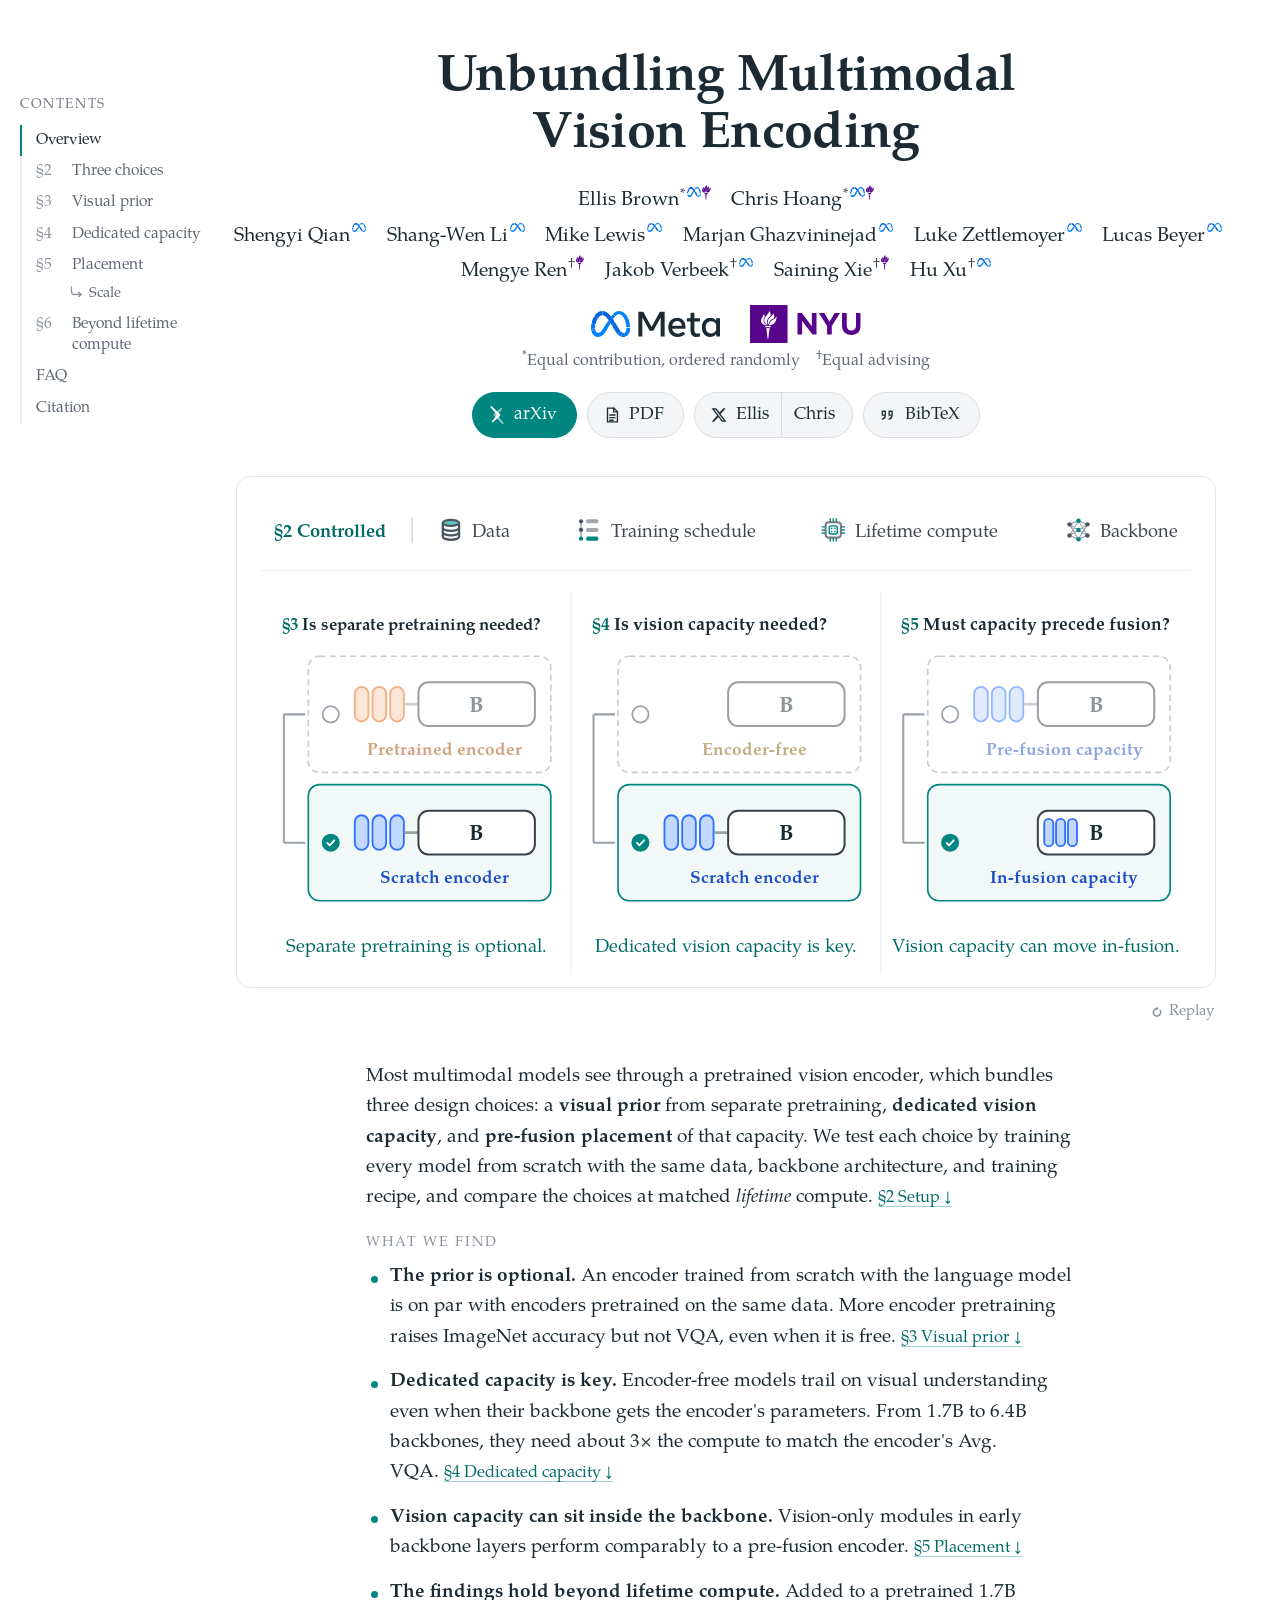
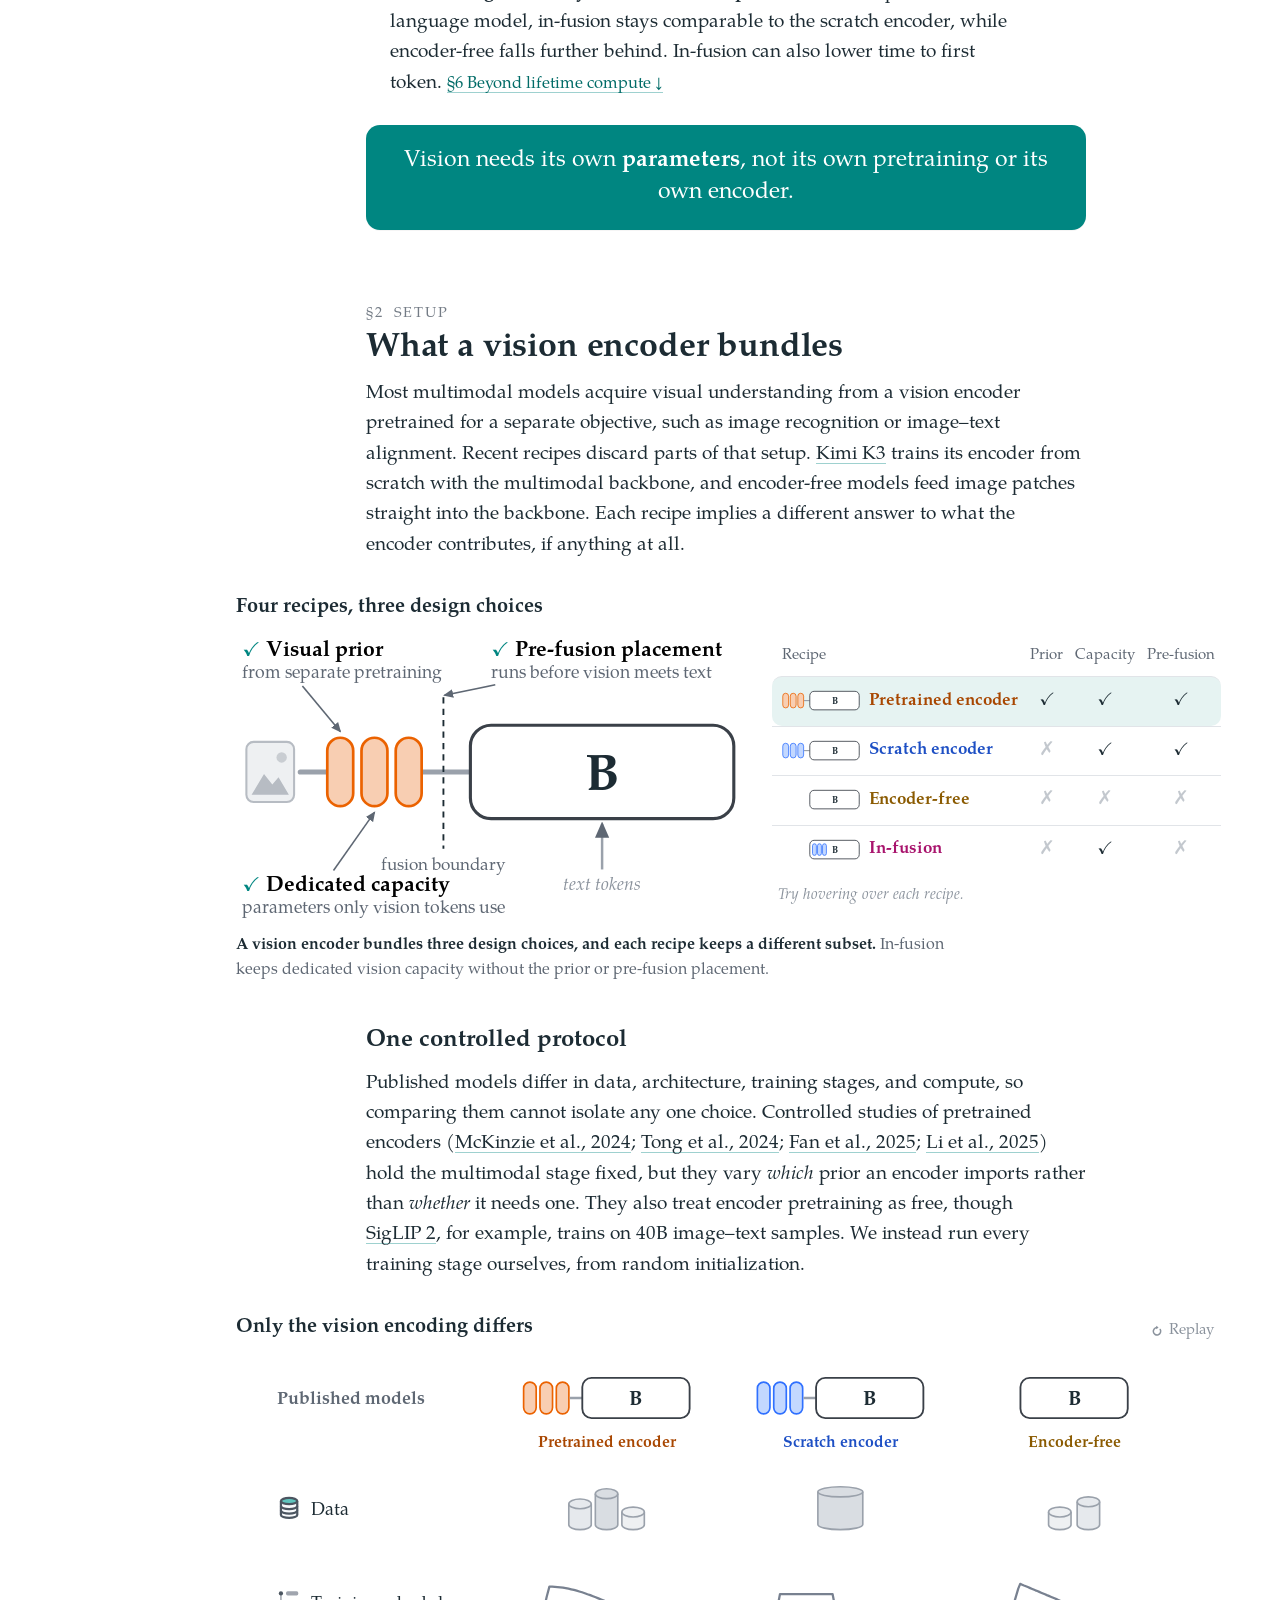
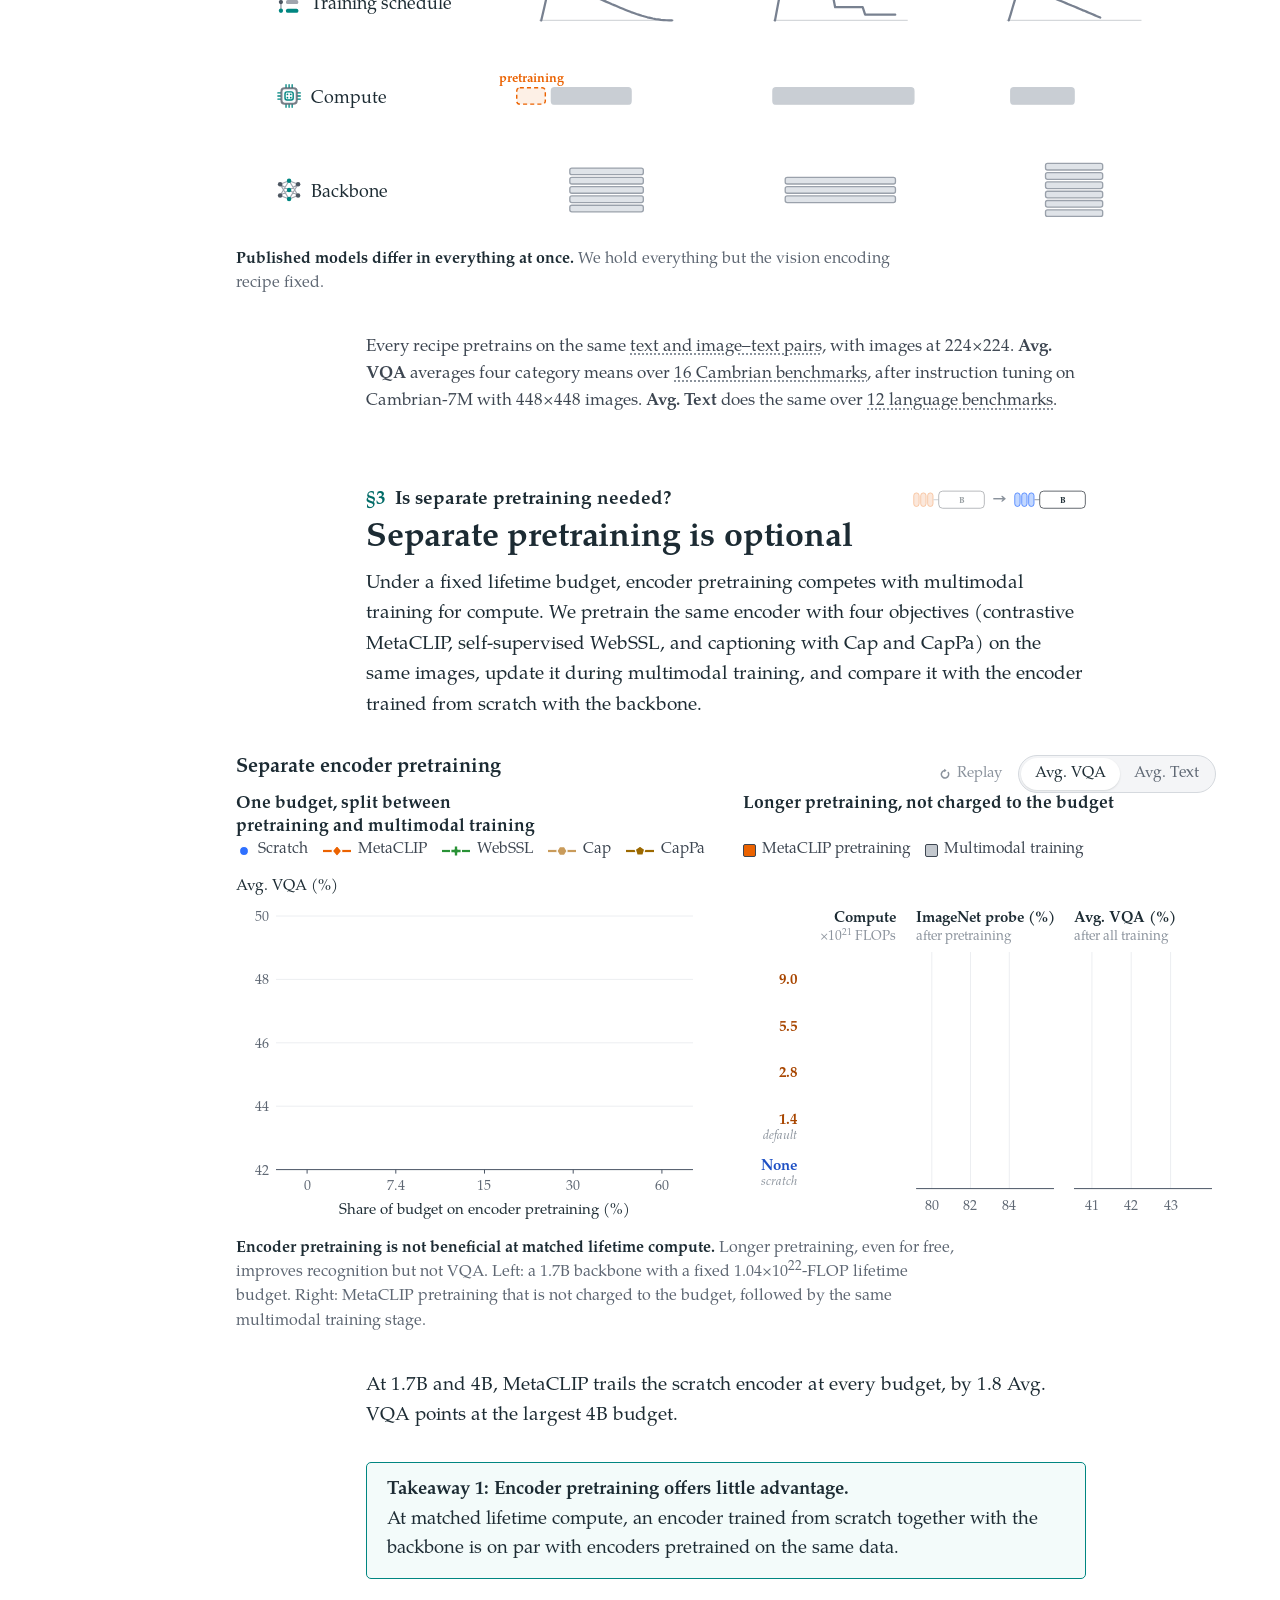
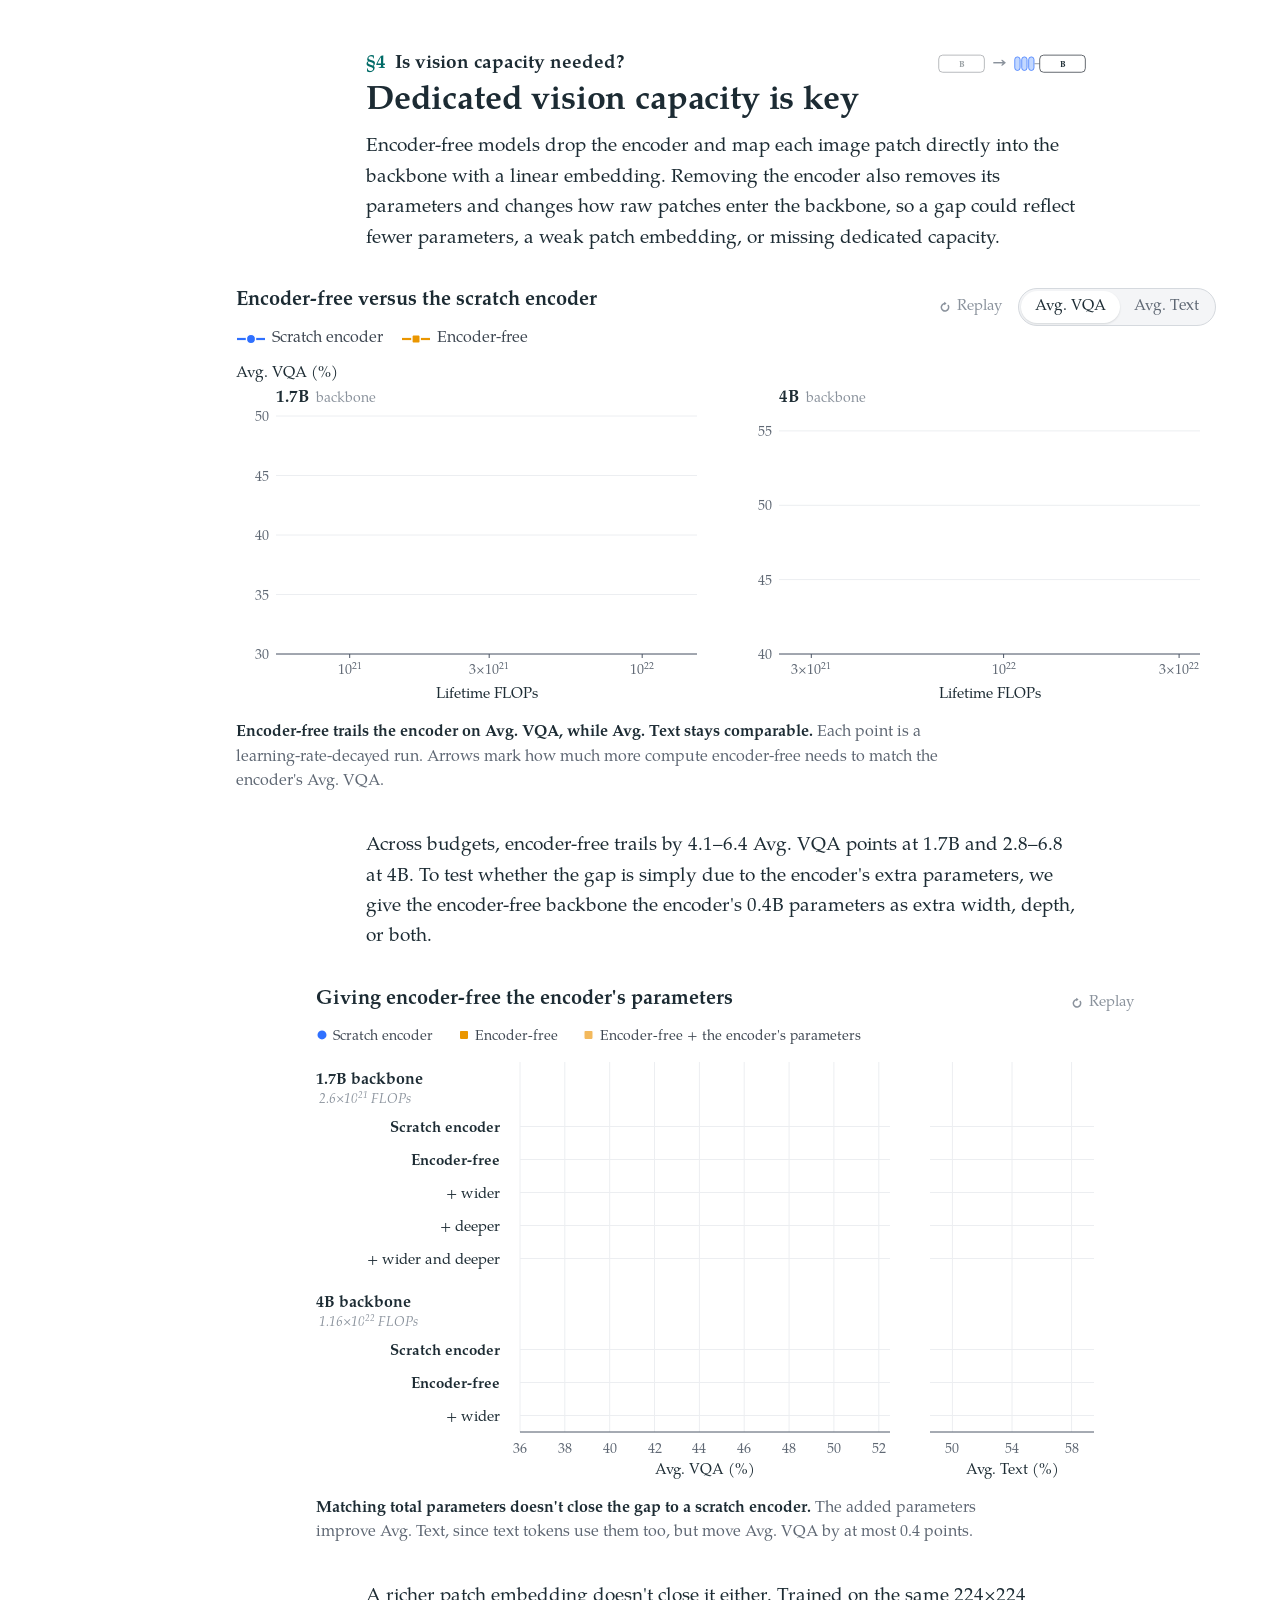
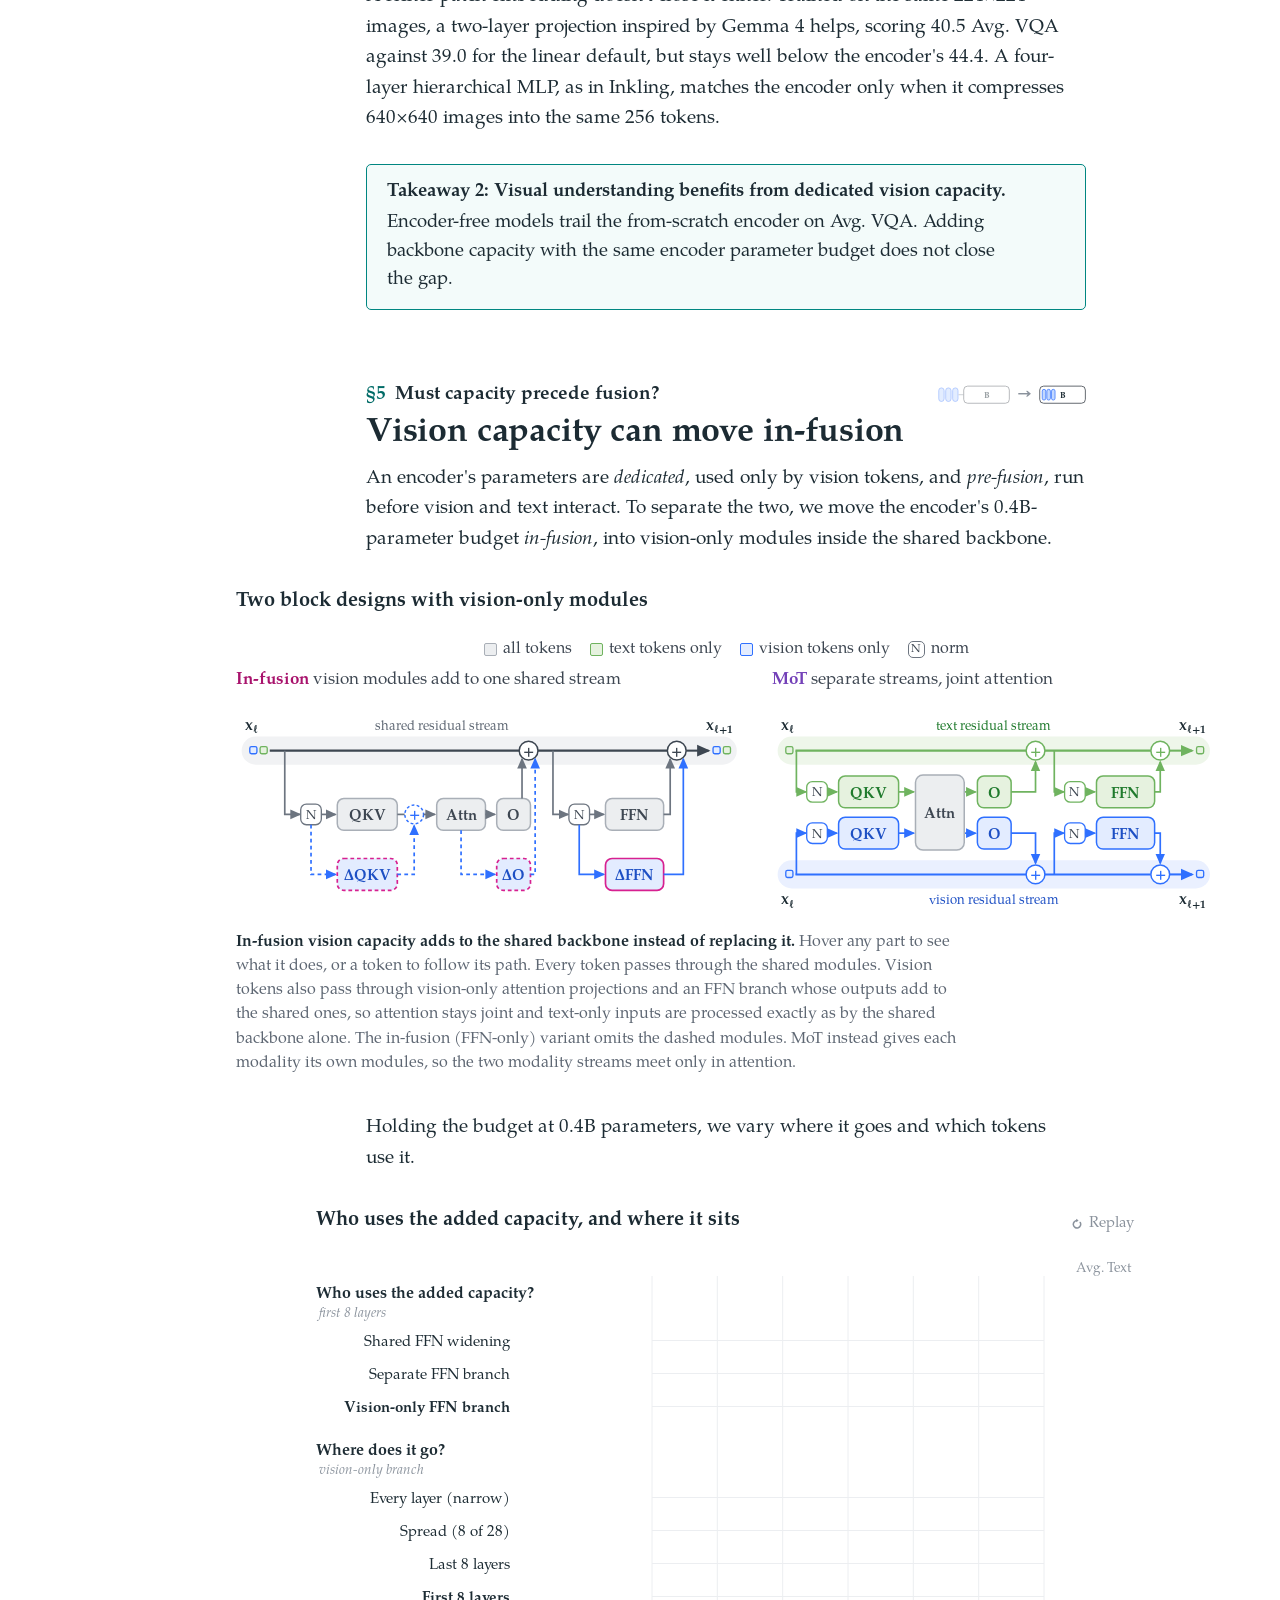
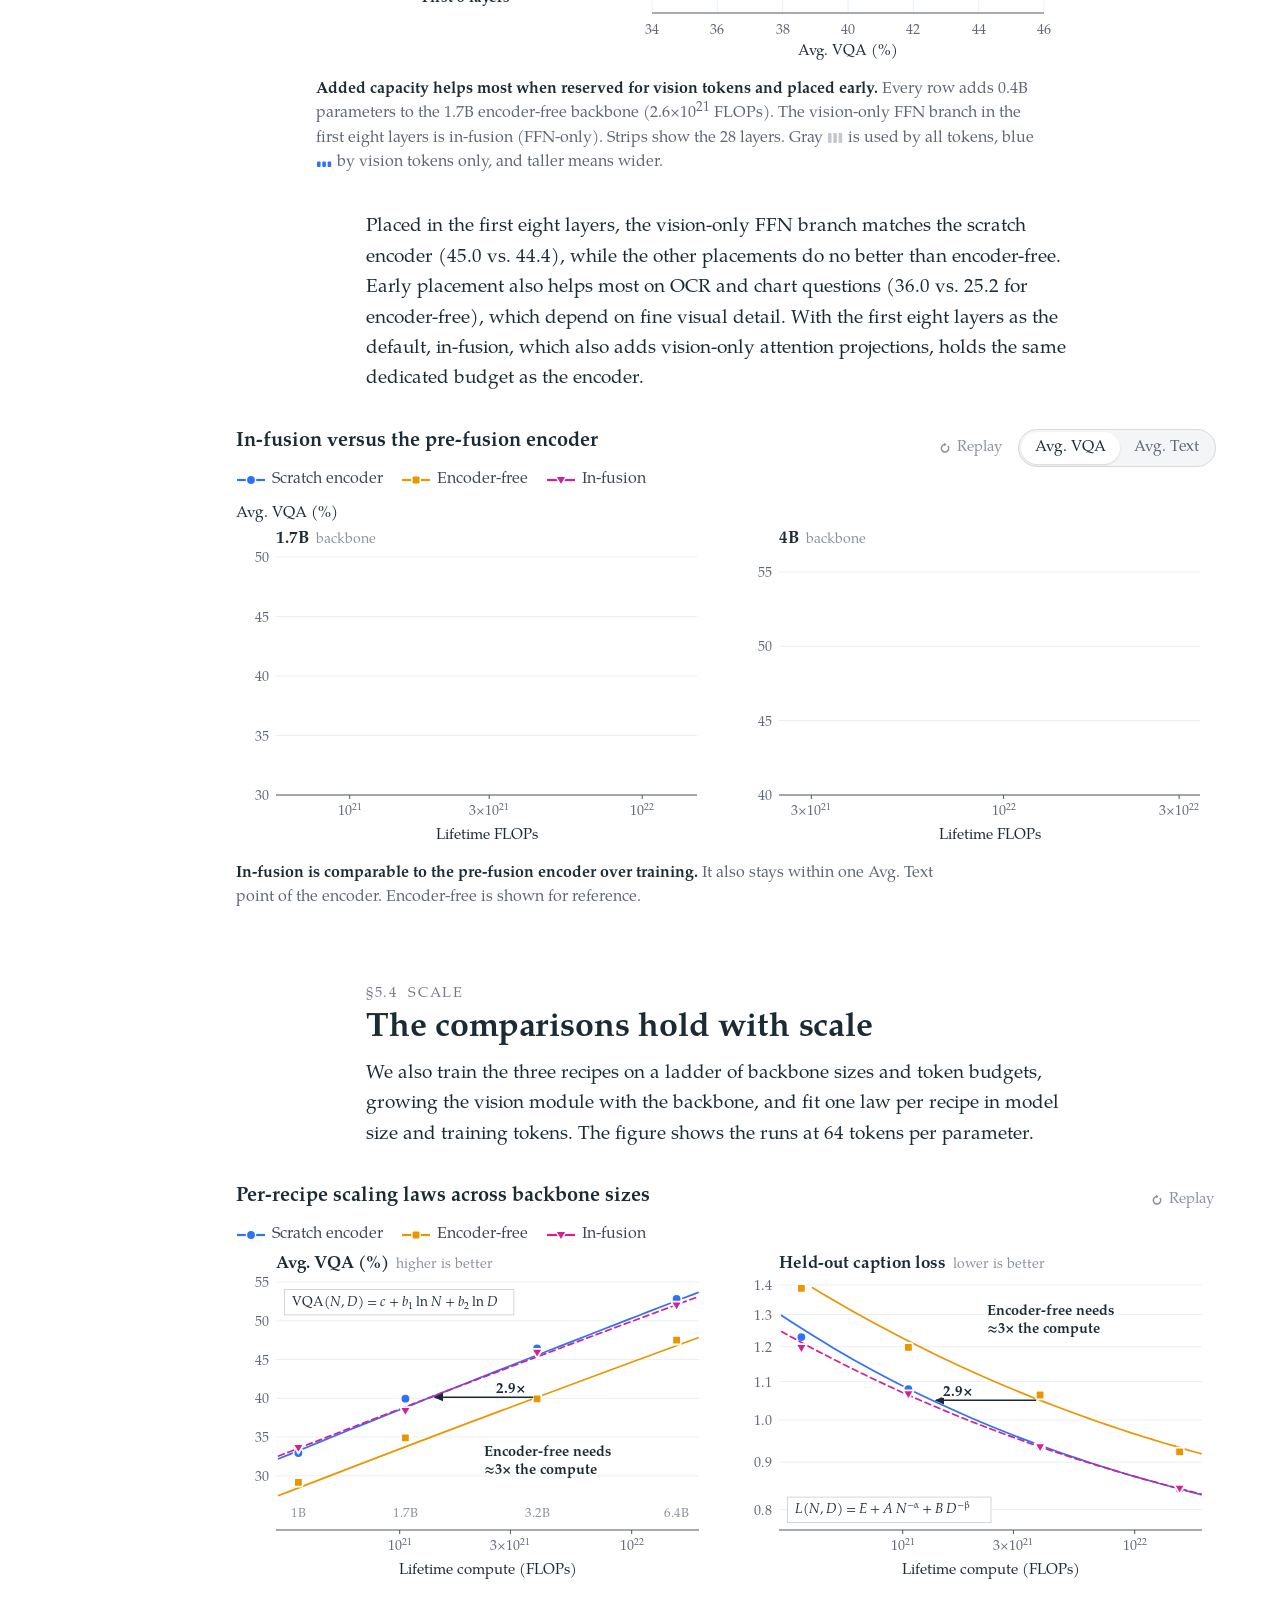
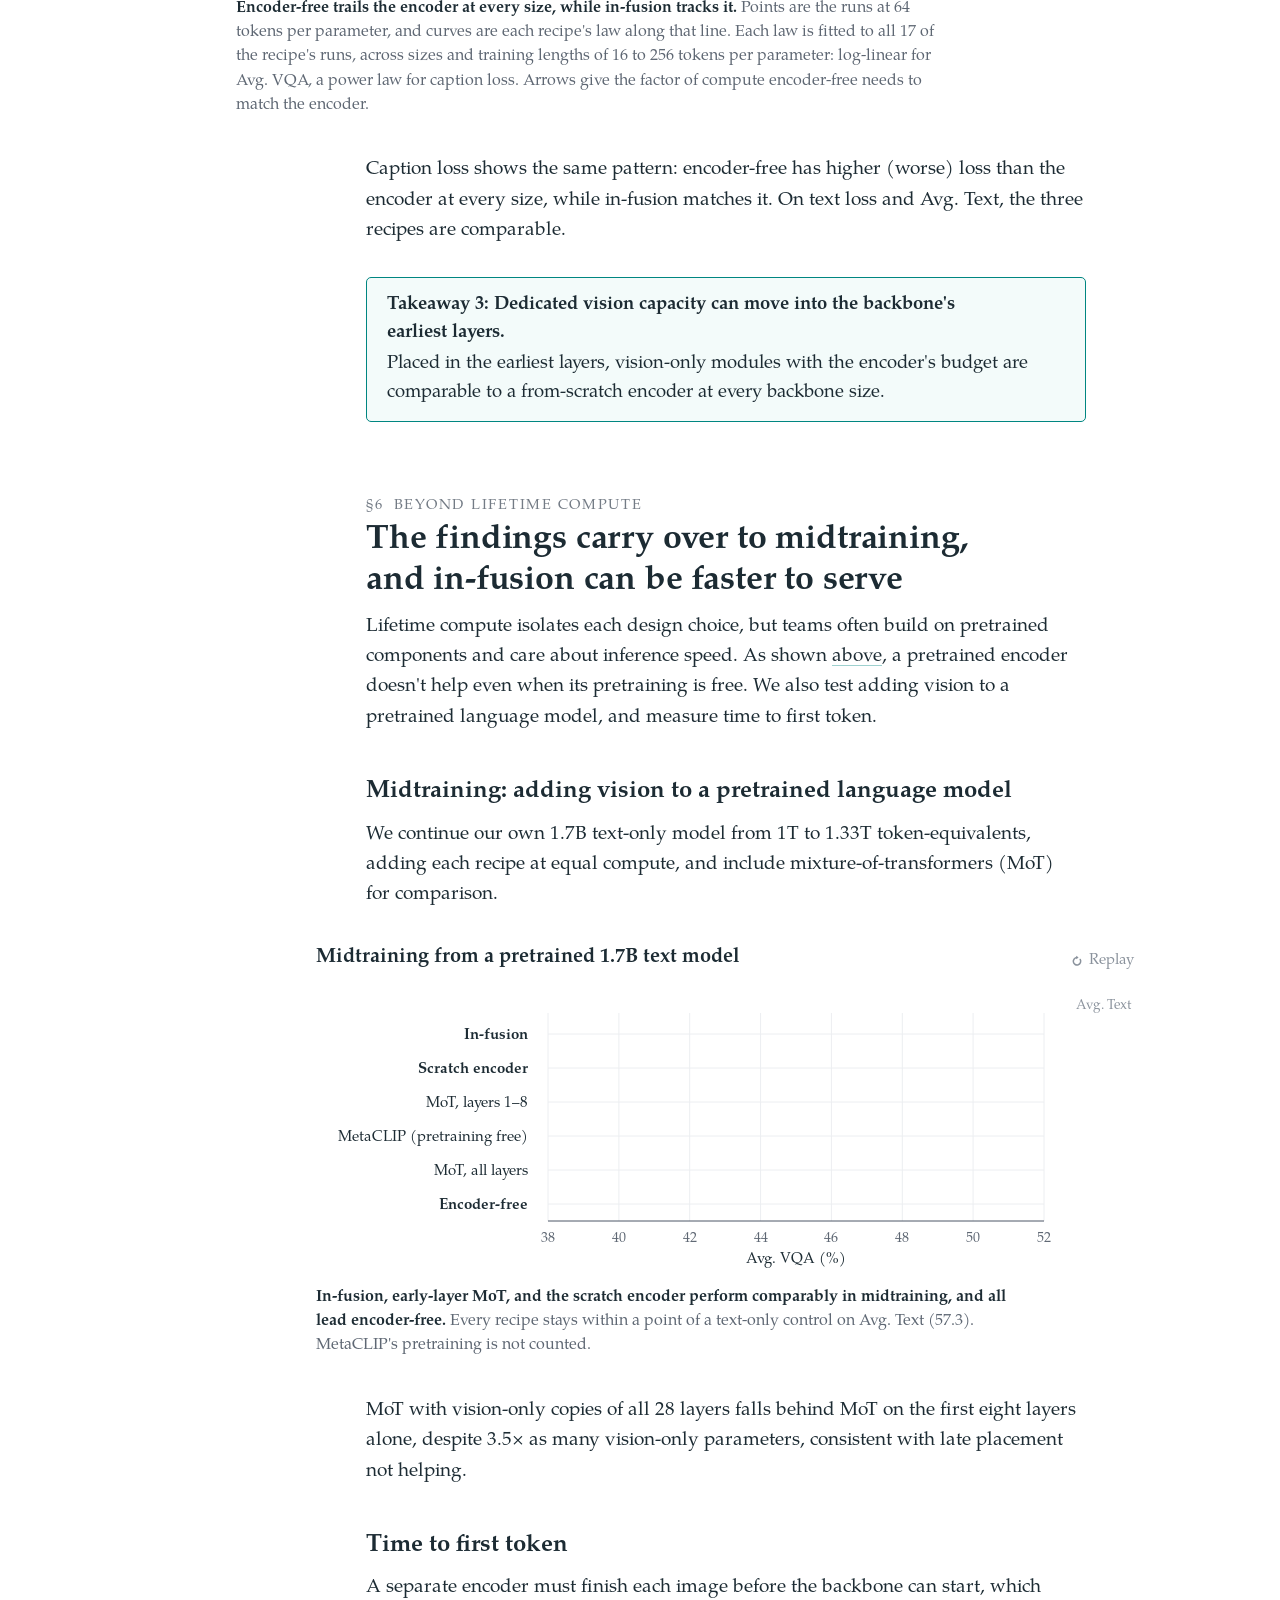
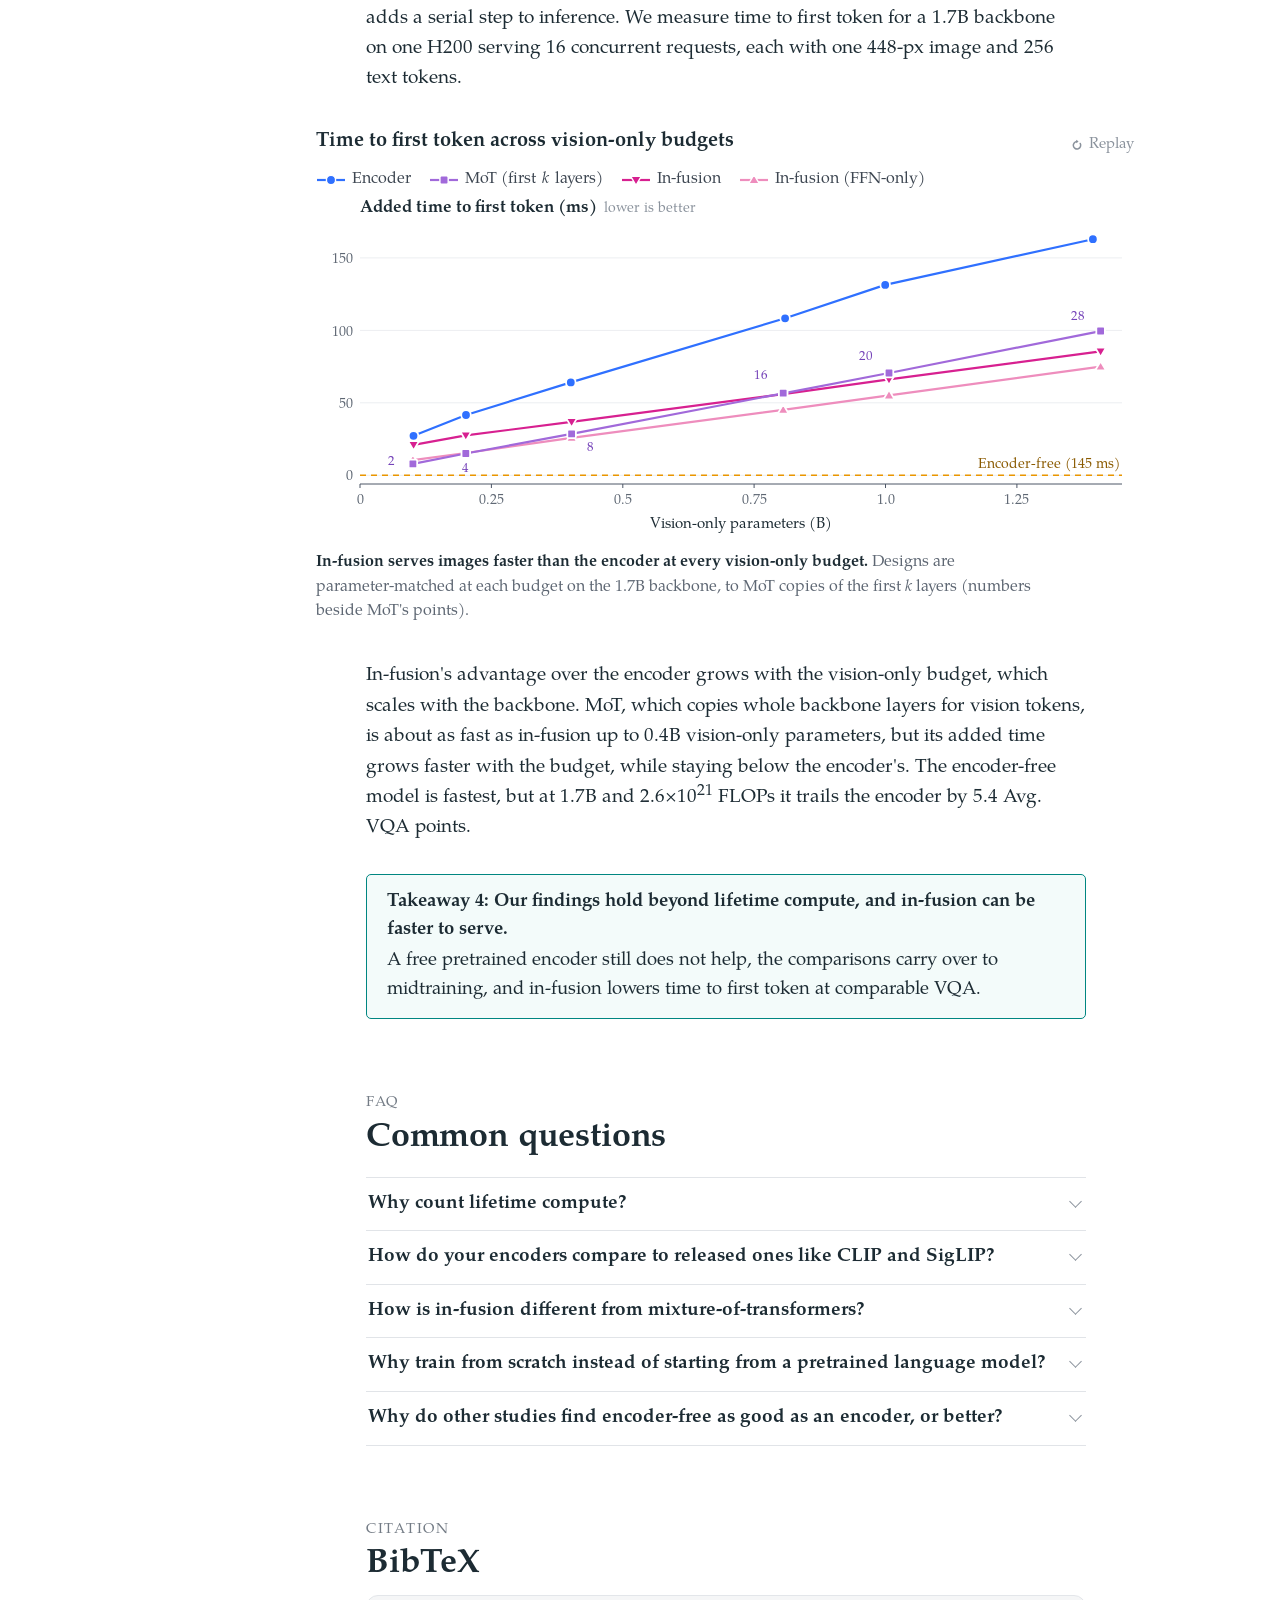
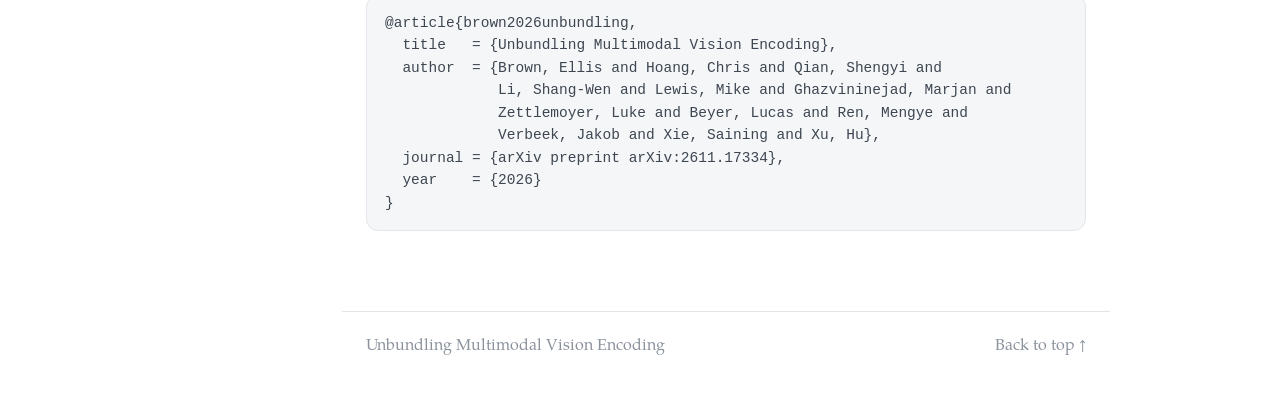
==== commit d982ec15: "arXiv button with the arXiv logo and links to both threads; site follows the final paper - Buttons: " ====
--- a/index.html
+++ b/index.html
@@ -79,15 +79,20 @@
   <p class="notes"><span><sup>*</sup>Equal contribution, ordered randomly</span> <span><sup>†</sup>Equal advising</span></p>
 
   <nav class="buttons" aria-label="Paper links">
+    <!-- arXiv's official small logomark (info.arxiv.org/brand/logos.html) in a single color, the button's, with its gray strokes
+         lighter than its red one as in the original -->
     <a class="btn primary" href="https://arxiv.org/abs/2611.17334">
+      <svg viewBox="0 0 17.732 24.269" aria-hidden="true"><g transform="translate(-566.984 -271.548)" fill="currentColor"><path d="M573.549,280.916l2.266,2.738,6.674-7.84c.353-.47.52-.717.353-1.117a1.218,1.218,0,0,0-1.061-.748h0a.953.953,0,0,0-.712.262Z" opacity=".55"/><path d="M579.525,282.225l-10.606-10.174a1.413,1.413,0,0,0-.834-.5,1.09,1.09,0,0,0-1.027.66c-.167.4-.047.681.319,1.206l8.44,10.242h0l-6.282,7.716a1.336,1.336,0,0,0-.323,1.3,1.114,1.114,0,0,0,1.04.69A.992.992,0,0,0,571,293l8.519-7.92A1.924,1.924,0,0,0,579.525,282.225Z"/><path d="M584.32,293.912l-8.525-10.275,0,0L573.53,280.9l-1.389,1.254a2.063,2.063,0,0,0,0,2.965l10.812,10.419a.925.925,0,0,0,.742.282,1.039,1.039,0,0,0,.953-.667A1.261,1.261,0,0,0,584.32,293.912Z" opacity=".55"/></g></svg>
+      arXiv</a>
+    <a class="btn" href="static/pdf/unbundling.pdf">
       <svg viewBox="0 0 24 24" aria-hidden="true"><path d="M6 2.75h8.5L19.25 7.5v13.75H6z" fill="none" stroke="currentColor" stroke-width="1.8" stroke-linejoin="round"/><path d="M14.25 2.75V7.75h5M9 12h7M9 15.5h7M9 19h4.5" fill="none" stroke="currentColor" stroke-width="1.8" stroke-linecap="round"/></svg>
-      Paper</a>
-    <a class="btn" href="static/pdf/unbundling.pdf">
-      <svg viewBox="0 0 24 24" aria-hidden="true"><path d="M12 3.5v11m0 0-4.25-4.25M12 14.5l4.25-4.25M4.75 16.5v3.75h14.5V16.5" fill="none" stroke="currentColor" stroke-width="1.8" stroke-linecap="round" stroke-linejoin="round"/></svg>
       PDF</a>
-    <a class="btn" href="#" data-todo="thread"><!-- TODO: X thread URL once posted; points to this page until then -->
+    <!-- the two co-leads' threads on X: one pill, split into a link for each -->
+    <span class="btn split" role="group" aria-label="Threads on X">
       <svg viewBox="0 0 24 24" aria-hidden="true"><path d="M17.75 3h3.07l-6.71 7.67L22 21h-6.18l-4.84-6.33L5.44 21H2.37l7.18-8.2L2 3h6.34l4.37 5.78zm-1.08 16.18h1.7L7.4 4.73H5.58z" fill="currentColor"/></svg>
-      Thread</a>
+      <a href="https://x.com/_ellisbrown/status/2121335477244428419" title="Ellis's thread on X" aria-label="Ellis Brown's thread on X">Ellis</a>
+      <a href="https://x.com/choang333/status/2121335484236386574" title="Chris's thread on X" aria-label="Chris Hoang's thread on X">Chris</a>
+    </span>
     <a class="btn" href="#citation">
       <svg viewBox="0 0 24 24" aria-hidden="true"><path d="M4.5 17.5c2.6-.6 3.9-2.4 3.9-5.3V7H4.5v5.2h2.1M13.5 17.5c2.6-.6 3.9-2.4 3.9-5.3V7h-3.9v5.2h2.1" fill="none" stroke="currentColor" stroke-width="1.8" stroke-linejoin="round" stroke-linecap="round"/></svg>
       BibTeX</a>
@@ -123,7 +128,7 @@
   <ul>
     <li><b>The prior is optional.</b> An encoder trained from scratch with the language model is on par with encoders pretrained on the same data. More encoder pretraining raises ImageNet accuracy but not VQA, even when it is free. <a class="jump" href="#prior">§3&nbsp;Visual prior&nbsp;↓</a></li>
     <li><b>Dedicated capacity is key.</b> Encoder-free models trail on visual understanding even when their backbone gets the encoder's parameters. From 1.7B to 6.4B backbones, they need about 3× the compute to match the encoder's Avg. VQA. <a class="jump" href="#capacity">§4&nbsp;Dedicated capacity&nbsp;↓</a></li>
-    <li><b>Vision capacity can sit inside the backbone.</b> Vision-only modules in the earlier backbone layers perform comparably to a pre-fusion encoder. <a class="jump" href="#placement">§5&nbsp;Placement&nbsp;↓</a></li>
+    <li><b>Vision capacity can sit inside the backbone.</b> Vision-only modules in early backbone layers perform comparably to a pre-fusion encoder. <a class="jump" href="#placement">§5&nbsp;Placement&nbsp;↓</a></li>
     <li><b>The findings hold beyond lifetime compute.</b> Added to a pretrained 1.7B language model, in-fusion stays comparable to the scratch encoder, while encoder-free falls further behind. In-fusion can also lower time to first token. <a class="jump" href="#practical">§6&nbsp;Beyond lifetime compute&nbsp;↓</a></li>
   </ul>
 </section>
@@ -174,7 +179,7 @@
       </div>
       <div class="vh-tools"><button class="replay" type="button"><svg viewBox="0 0 12 12" aria-hidden="true"><path d="M9.2 4.45A3.7 3.7 0 1 1 6 2.6" fill="none" stroke="currentColor" stroke-width="1.5" stroke-linecap="round"/><path d="M7.6 2.6L5.2 0.85v3.5z" fill="currentColor"/></svg>Replay</button></div>
     </div>
-    <svg class="anim" viewBox="0 84 960 470" role="img" aria-label="Published models differ in data, training schedule, compute and backbone all at once, so no comparison between them is clean. We fix each to one common setting. Data: text from Nemotron-CC v2 and v2.1 and image–text pairs from MetaCLIP 1.2 (English subset). Training schedule: warmup–stable–decay (Hu et al., 2024; Wen et al., 2025; Hägele et al., 2024); budgets up to 2.9×10^22 FLOPs; one peak learning rate per backbone size. Lifetime compute: every training stage counts, including encoder pretraining, and recipes are compared at matched lifetime compute. Backbone: a dense decoder-only Transformer trained from scratch, following the Qwen3 1.7B and 4B configurations; encoders are 27-layer, 0.4B ViTs. Only the vision encoding differs: pretrained encoder, scratch encoder, encoder-free, and in-fusion."><g></g></svg>
+    <svg class="anim" viewBox="0 84 960 470" role="img" aria-label="Published models differ in data, training schedule, compute and backbone all at once, so no comparison between them is clean. We fix each to one common setting. Data: text from Nemotron-CC v2 and v2.1 and image–text pairs from MetaCLIP 1.2 (English subset). Training schedule: warmup–stable–decay (Hu et al., 2024; Wen et al., 2025; Hägele et al., 2024); budgets up to 2.9×10^22 FLOPs; one peak learning rate per backbone size. Lifetime compute: all training before instruction tuning counts, encoder pretraining too, and recipes are compared at matched lifetime compute. Backbone: a dense decoder-only Transformer trained from scratch, following the Qwen3 1.7B and 4B configurations; encoders are 27-layer, 0.4B ViTs. Only the vision encoding differs: pretrained encoder, scratch encoder, encoder-free, and in-fusion."><g></g></svg>
     <figcaption><b>Published models differ in everything at once.</b> We hold everything but the vision encoding recipe fixed.</figcaption>
   </figure>
   <p class="metrics">Every recipe pretrains on the same <button type="button" class="bench" data-bench="data" aria-expanded="false">text and image–text pairs</button>, with images at 224×224. <b>Avg. VQA</b> averages four category means over <button type="button" class="bench" data-bench="vqa" aria-expanded="false">16 Cambrian benchmarks</button>, after instruction tuning on Cambrian-7M with 448×448 images. <b>Avg. Text</b> does the same over <button type="button" class="bench" data-bench="text" aria-expanded="false">12 language benchmarks</button>.</p>
@@ -255,8 +260,8 @@
       <div class="vh-tools"><button class="replay" type="button"><svg viewBox="0 0 12 12" aria-hidden="true"><path d="M9.2 4.45A3.7 3.7 0 1 1 6 2.6" fill="none" stroke="currentColor" stroke-width="1.5" stroke-linecap="round"/><path d="M7.6 2.6L5.2 0.85v3.5z" fill="currentColor"/></svg>Replay</button><div class="seg" data-for="fig-ef" role="group" aria-label="Metric"><button data-metric="vqa" aria-pressed="true">Avg. VQA</button><button data-metric="text" aria-pressed="false">Avg. Text</button></div></div>
     </div>
     <div class="legend">
+      <span class="li"><span data-key="scratch"></span>Scratch encoder</span>
       <span class="li"><span data-key="encoderFree"></span>Encoder-free</span>
-      <span class="li"><span data-key="scratch"></span>Scratch encoder</span>
     </div>
     <div class="ytitle" data-ytitle-for="trajEF">Avg. VQA (%)</div>
     <div class="chart" data-chart="trajEF" data-build></div>
@@ -276,7 +281,7 @@
     <figcaption><b>Matching total parameters doesn't close the gap to a scratch encoder.</b> The added parameters improve Avg. Text, since text tokens use them too, but move Avg. VQA by at most 0.4 points.</figcaption>
   </figure>
 
-  <p>A richer patch embedding doesn't close it either. Trained on the same 224×224 images, a two-layer projection inspired by Gemma&nbsp;4 helps, scoring 40.5 Avg. VQA against 39.0 for the linear default, but stays well below the encoder's 44.4.</p>
+  <p>A richer patch embedding doesn't close it either. Trained on the same 224×224 images, a two-layer projection inspired by Gemma&nbsp;4 helps, scoring 40.5 Avg. VQA against 39.0 for the linear default, but stays well below the encoder's 44.4. A four-layer hierarchical MLP, as in Inkling, matches the encoder only when it compresses 640×640 images into the same 256 tokens.</p>
 
   <aside class="takeaway"><b>Takeaway 2: Visual understanding benefits from dedicated vision capacity.</b> Encoder-free models trail the from-scratch encoder on Avg. VQA. Adding backbone capacity with the same encoder parameter budget does not close the gap.</aside>
 </section>
@@ -327,8 +332,8 @@
       <div class="vh-tools"><button class="replay" type="button"><svg viewBox="0 0 12 12" aria-hidden="true"><path d="M9.2 4.45A3.7 3.7 0 1 1 6 2.6" fill="none" stroke="currentColor" stroke-width="1.5" stroke-linecap="round"/><path d="M7.6 2.6L5.2 0.85v3.5z" fill="currentColor"/></svg>Replay</button><div class="seg" data-for="fig-inf" role="group" aria-label="Metric"><button data-metric="vqa" aria-pressed="true">Avg. VQA</button><button data-metric="text" aria-pressed="false">Avg. Text</button></div></div>
     </div>
     <div class="legend">
+      <span class="li"><span data-key="scratch"></span>Scratch encoder</span>
       <span class="li"><span data-key="encoderFree"></span>Encoder-free</span>
-      <span class="li"><span data-key="scratch"></span>Scratch encoder</span>
       <span class="li"><span data-key="infusion"></span>In-fusion</span>
     </div>
     <div class="ytitle" data-ytitle-for="trajInf">Avg. VQA (%)</div>
@@ -352,8 +357,8 @@
       <div class="vh-tools"><button class="replay" type="button"><svg viewBox="0 0 12 12" aria-hidden="true"><path d="M9.2 4.45A3.7 3.7 0 1 1 6 2.6" fill="none" stroke="currentColor" stroke-width="1.5" stroke-linecap="round"/><path d="M7.6 2.6L5.2 0.85v3.5z" fill="currentColor"/></svg>Replay</button></div>
     </div>
     <div class="legend">
+      <span class="li"><span data-key="scratch"></span>Scratch encoder</span>
       <span class="li"><span data-key="encoderFree"></span>Encoder-free</span>
-      <span class="li"><span data-key="scratch"></span>Scratch encoder</span>
       <span class="li"><span data-key="infusion"></span>In-fusion</span>
     </div>
     <div class="chart" data-chart="ladder" data-build></div>
@@ -395,7 +400,7 @@
       <div class="vh-tools"><button class="replay" type="button"><svg viewBox="0 0 12 12" aria-hidden="true"><path d="M9.2 4.45A3.7 3.7 0 1 1 6 2.6" fill="none" stroke="currentColor" stroke-width="1.5" stroke-linecap="round"/><path d="M7.6 2.6L5.2 0.85v3.5z" fill="currentColor"/></svg>Replay</button></div>
     </div>
     <div class="legend">
-      <span class="li"><span data-key="scratch"></span>Scratch encoder</span>
+      <span class="li"><span data-key="scratch"></span>Encoder</span>
       <span class="li"><span data-key="motEarly"></span>MoT (first <i>k</i> layers)</span>
       <span class="li"><span data-key="infusion"></span>In-fusion</span>
       <span class="li"><span data-key="infusionFFN"></span>In-fusion (FFN-only)</span>
@@ -403,7 +408,7 @@
     <div class="chart" data-chart="ttft" data-build></div>
     <figcaption><b>In-fusion serves images faster than the encoder at every vision-only budget.</b> Designs are parameter-matched at each budget on the 1.7B backbone, to MoT copies of the first <i>k</i> layers (numbers beside MoT's points).</figcaption>
   </figure>
-  <p>MoT, which copies whole backbone layers for vision tokens, is about as fast as in-fusion up to 0.4B vision-only parameters, but its added time grows faster with the budget, while staying below the encoder's. The encoder-free model is fastest, but at 1.7B and 2.6×10<sup>21</sup> FLOPs it trails the encoder by 5.4 Avg. VQA points.</p>
+  <p>In-fusion's advantage over the encoder grows with the vision-only budget, which scales with the backbone. MoT, which copies whole backbone layers for vision tokens, is about as fast as in-fusion up to 0.4B vision-only parameters, but its added time grows faster with the budget, while staying below the encoder's. The encoder-free model is fastest, but at 1.7B and 2.6×10<sup>21</sup> FLOPs it trails the encoder by 5.4 Avg. VQA points.</p>
 
   <aside class="takeaway"><b>Takeaway 4: Our findings hold beyond lifetime compute, and in-fusion can be faster to serve.</b> A free pretrained encoder still does not help, the comparisons carry over to midtraining, and in-fusion lowers time to first token at comparable VQA.</aside>
 </section>
@@ -420,7 +425,7 @@
          protocol figure; free pretraining: Fig. 2 right panel and §6 -->
     <details>
       <summary>Why count lifetime compute?</summary>
-      <p>A pretrained encoder brings compute and data of its own that comparisons usually leave out. SigLIP&nbsp;2, for example, trains on 40B image–text samples. Counting only the multimodal stage lets a recipe look better just because it spent more in total. Lifetime compute counts every stage that produces the final model: encoder pretraining, any text-only training, and multimodal training. That is the question a team with a fixed budget faces: if a recipe spends 15% of its budget pretraining the encoder, that 15% is not spent on multimodal training. We compare recipes at matched lifetime compute, with budgets from 6.5×10<sup>20</sup> to 2.9×10<sup>22</sup> FLOPs. The findings don't rest on this accounting alone: a pretrained encoder doesn't help <a href="#prior">even when its pretraining is free</a>.</p>
+      <p>A pretrained encoder brings compute and data of its own that comparisons usually leave out. SigLIP&nbsp;2, for example, trains on 40B image–text samples. Counting only the multimodal stage lets a recipe look better just because it spent more in total. Lifetime compute counts every stage that produces the final model: encoder pretraining, any text-only training, and multimodal training. That is the question a team with a fixed budget faces: if a recipe spends 15% of its budget pretraining the encoder, that 15% is not spent on multimodal training. We compare recipes at matched lifetime compute, with budgets from 6.5×10<sup>20</sup> to 2.9×10<sup>22</sup> FLOPs. Instruction tuning, a fixed step applied to every checkpoint to measure VQA, is not counted. The findings don't rest on this accounting alone: a pretrained encoder doesn't help <a href="#prior">even when its pretraining is free</a>.</p>
     </details>
     <!-- encoder shape: §2's protocol figure and the paper's App. A (MoonViT-V2; So400m shape, Alabdulmohsin et al.); same
          images: §3; four objectives: §3; ImageNet 80.4% and 84.4%: Fig. 7 (data.js freePretraining), full-data probe with the DINOv2 linear evaluation (paper, sec:appx:probe);
--- a/static/css/style.css
+++ b/static/css/style.css
@@ -102,6 +102,13 @@
 .btn:hover { background: #eceef1; border-color: #c9ced4; }
 .btn.primary { background: var(--accent); border-color: var(--accent); color: #fff; }
 .btn.primary:hover { background: var(--accent-d); border-color: var(--accent-d); }
+/* the threads: one pill split into a link for each, with its own hover, and a hairline between the two */
+.btn.split { padding: 0 0 0 15px; gap: 0; overflow: hidden; }
+.btn.split:hover { background: #f4f5f7; border-color: #d9dde2; }
+.btn.split a { align-self: stretch; display: flex; align-items: center; padding: 8px 12px 8px 8px; background-image: none; transition: background .15s; }
+.btn.split a + a { padding: 8px 17px 8px 12px; border-left: 1px solid #d9dde2; }
+.btn.split a:hover { background: #eceef1; }
+.btn.split a:focus-visible { outline: 2px solid var(--accent); outline-offset: -3px; }
 
 /* ------------------------------------------------------------------ teaser: the three questions, answered in turn */
 .teaser { margin: 34px 0 0; }
@@ -415,6 +422,9 @@
   .notes { font-size: 15px; }
   .buttons { display: grid; grid-template-columns: repeat(2, minmax(0, 148px)); justify-content: center; gap: 9px; }
   .btn { justify-content: center; font-size: 16.5px; }
+  .btn.split { padding-left: 12px; }
+  .btn.split a { padding: 8px 9px 8px 7px; }
+  .btn.split a + a { padding: 8px 13px 8px 9px; }
   h2 { font-size: 28px; }
   .kicker { font-size: 13.5px; }
   .kicker.kq { font-size: 17px; }
